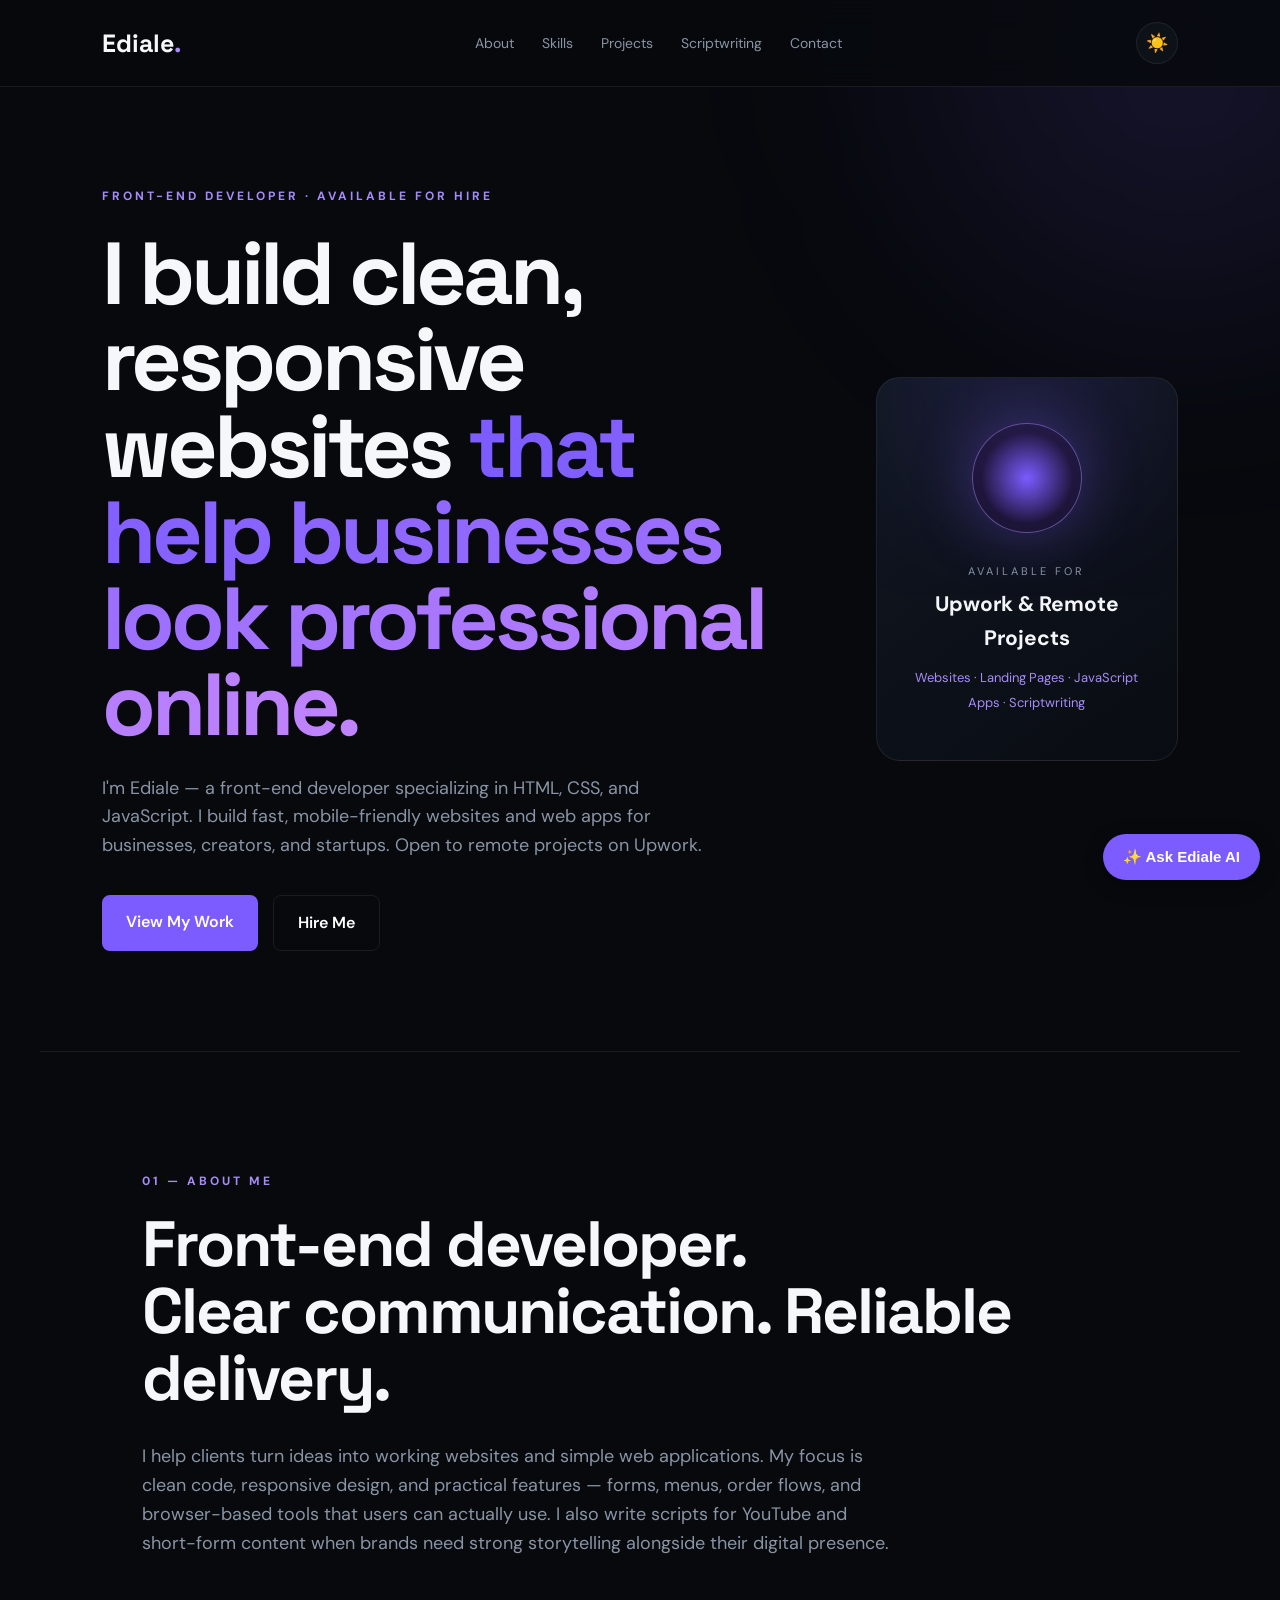
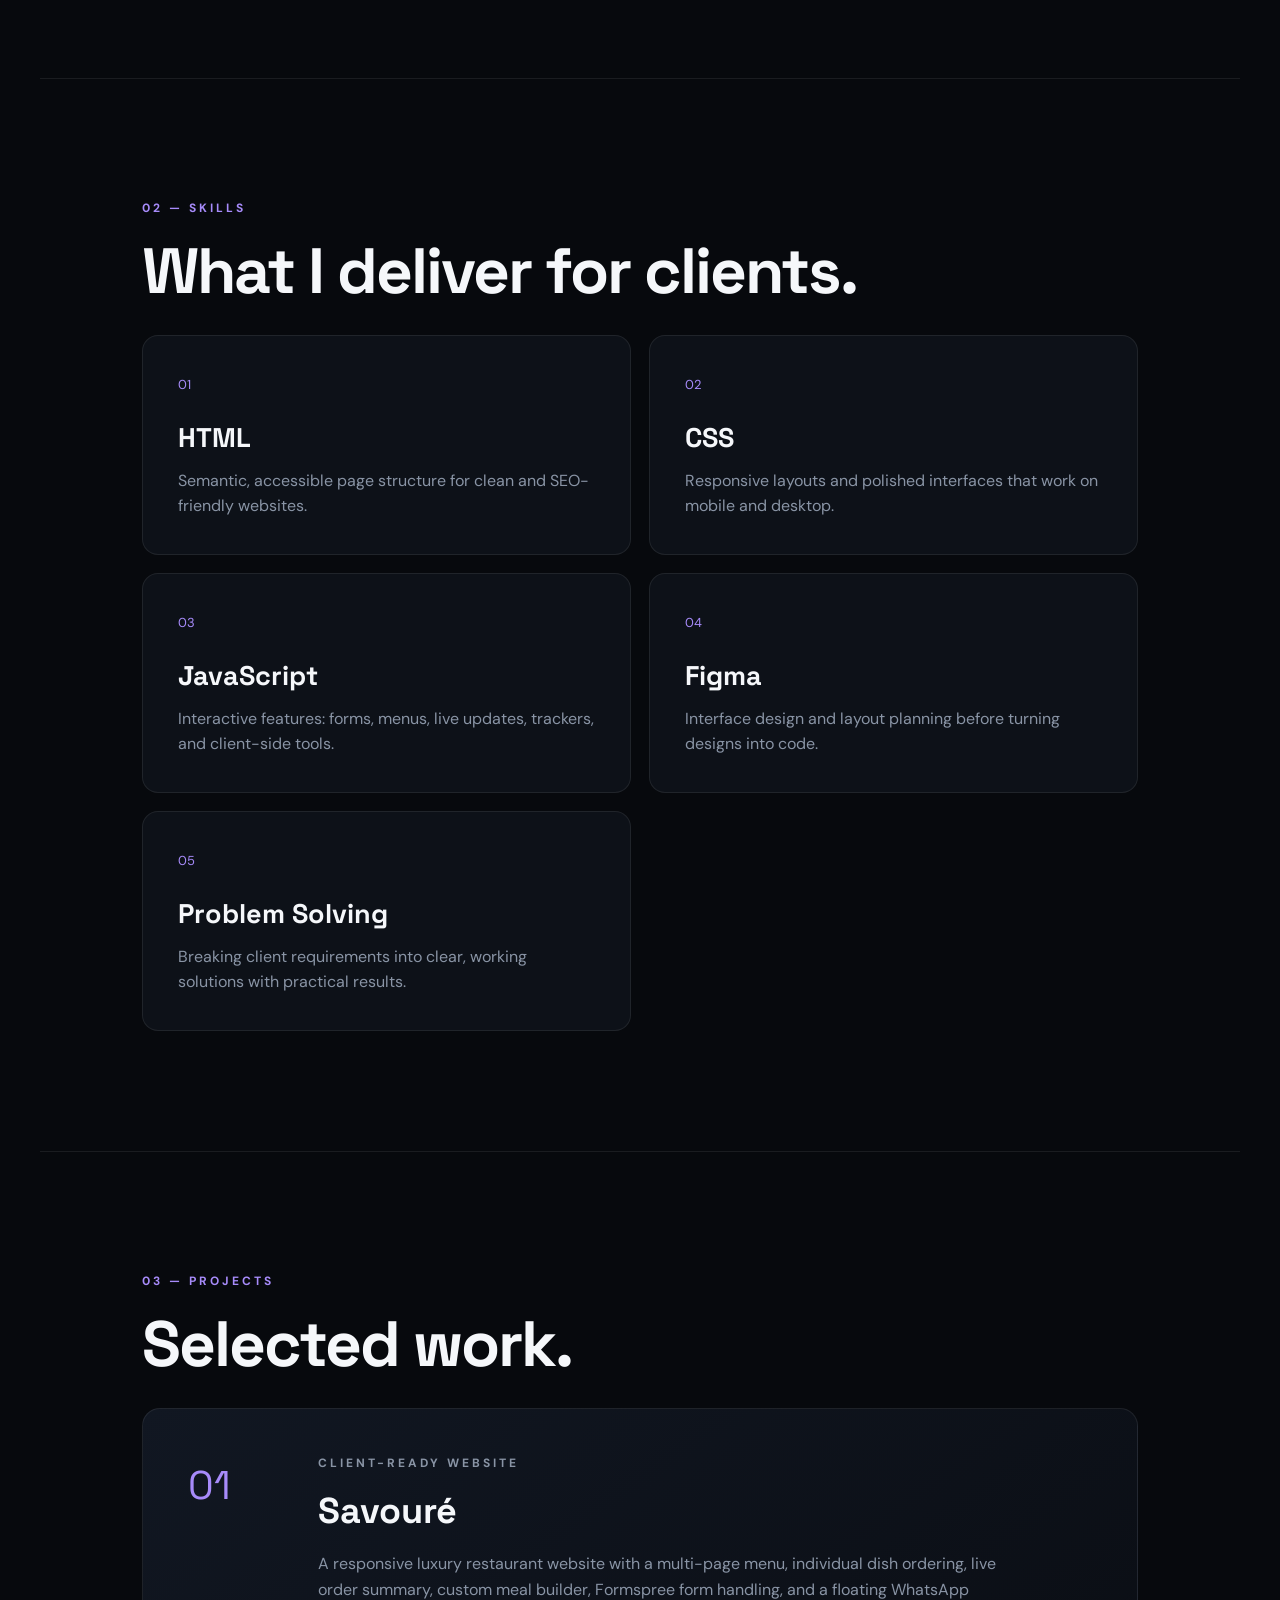
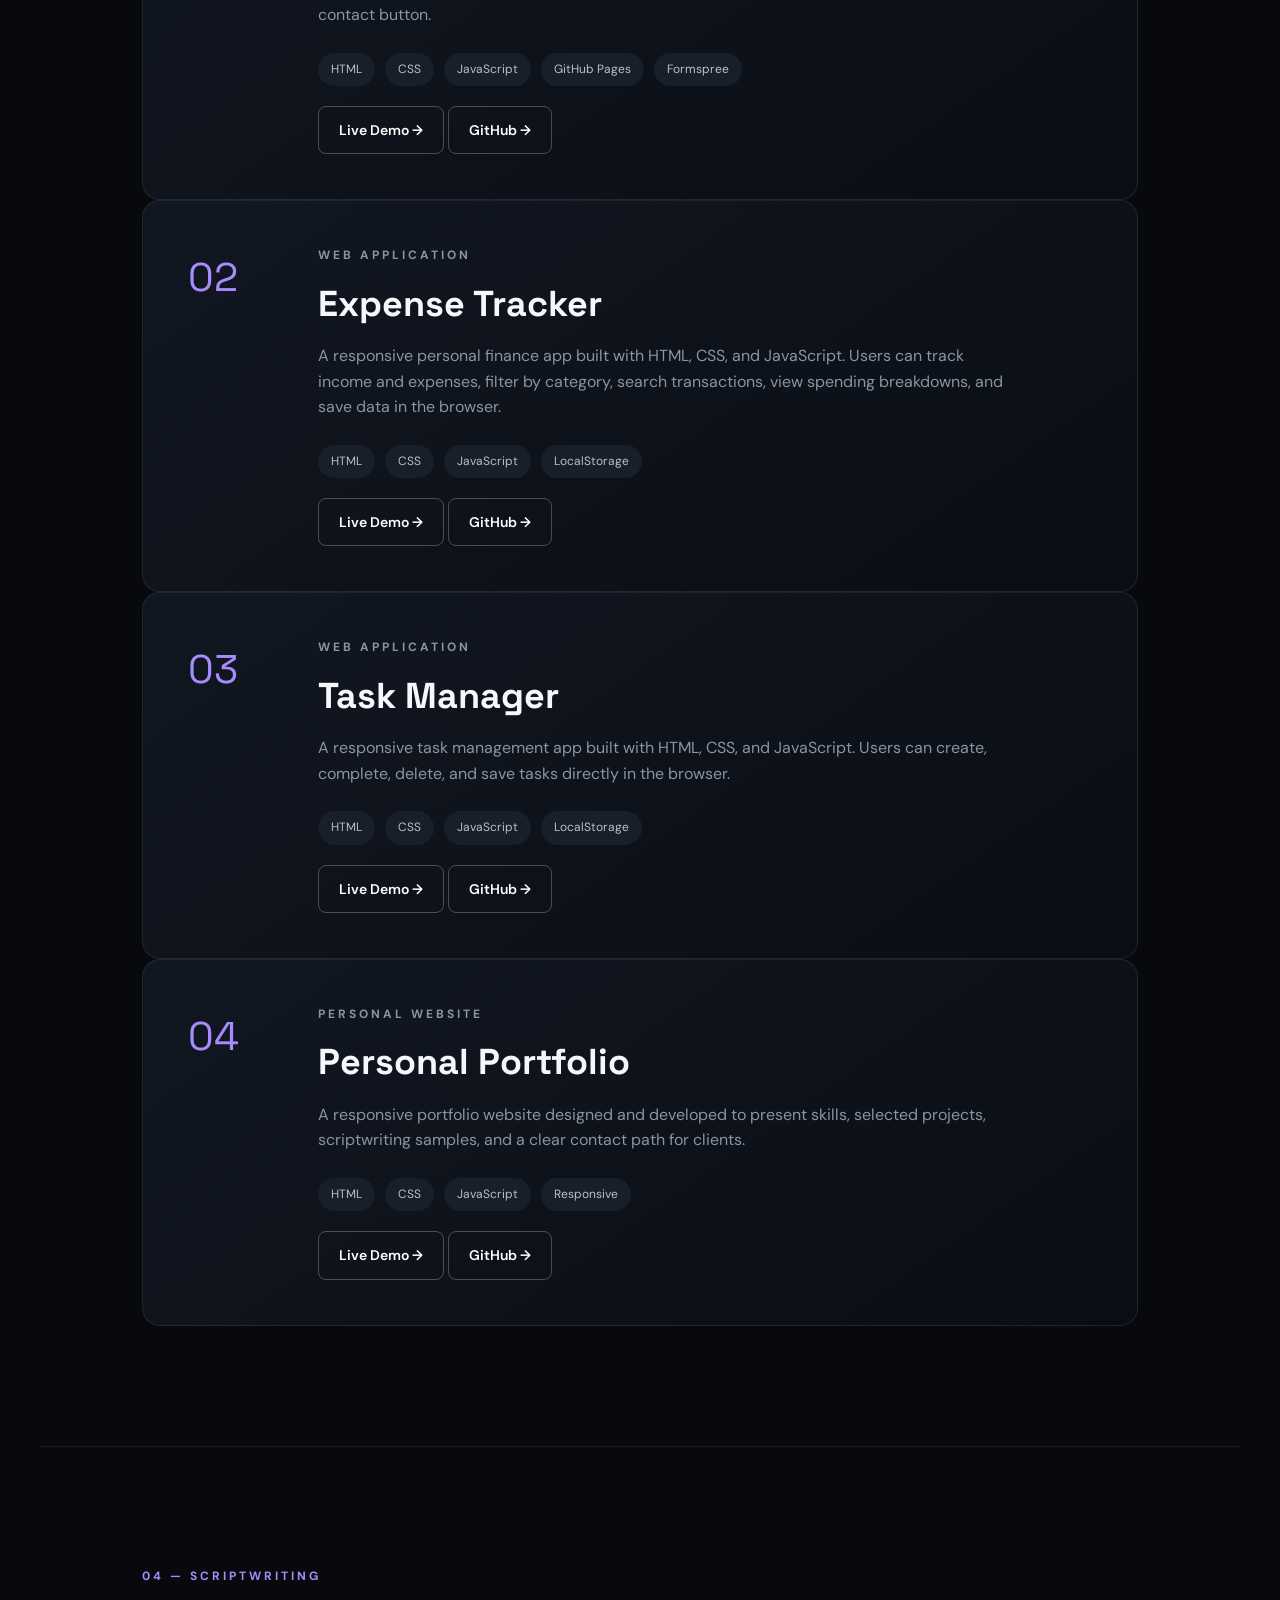
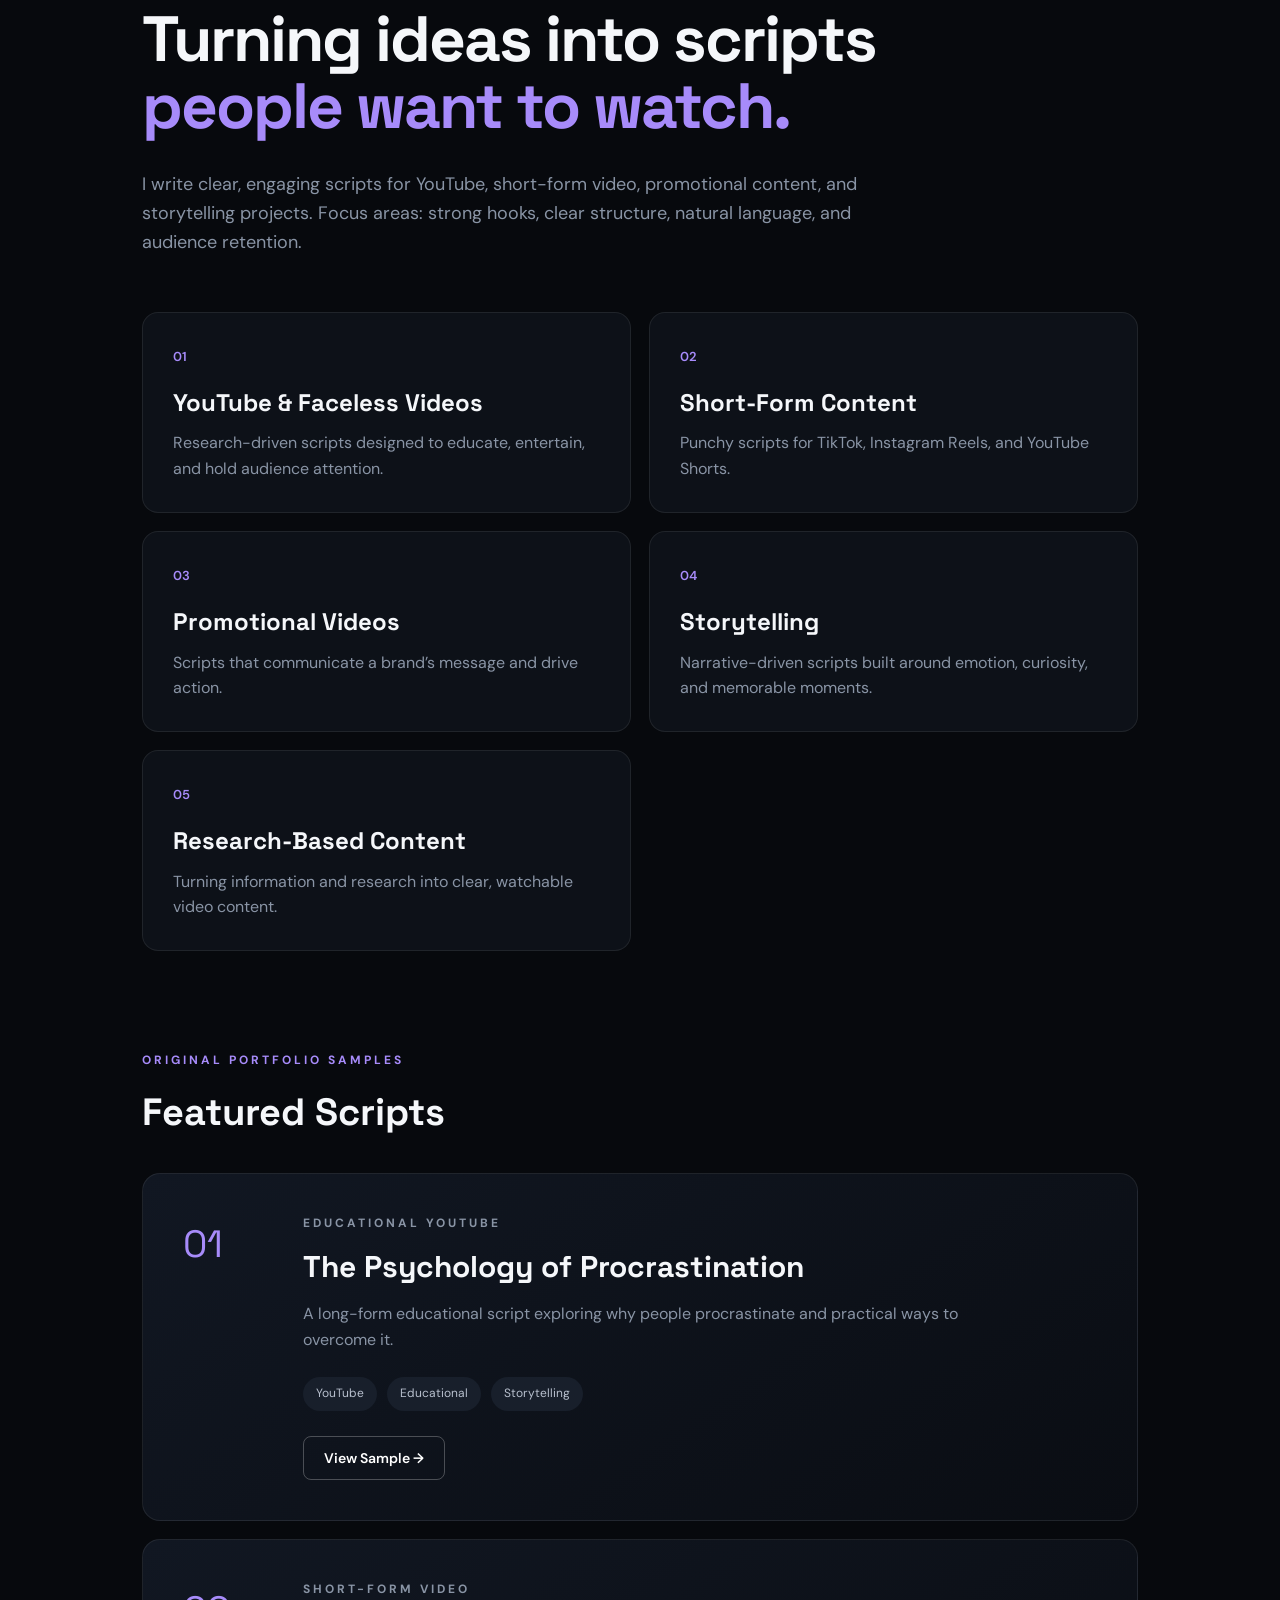
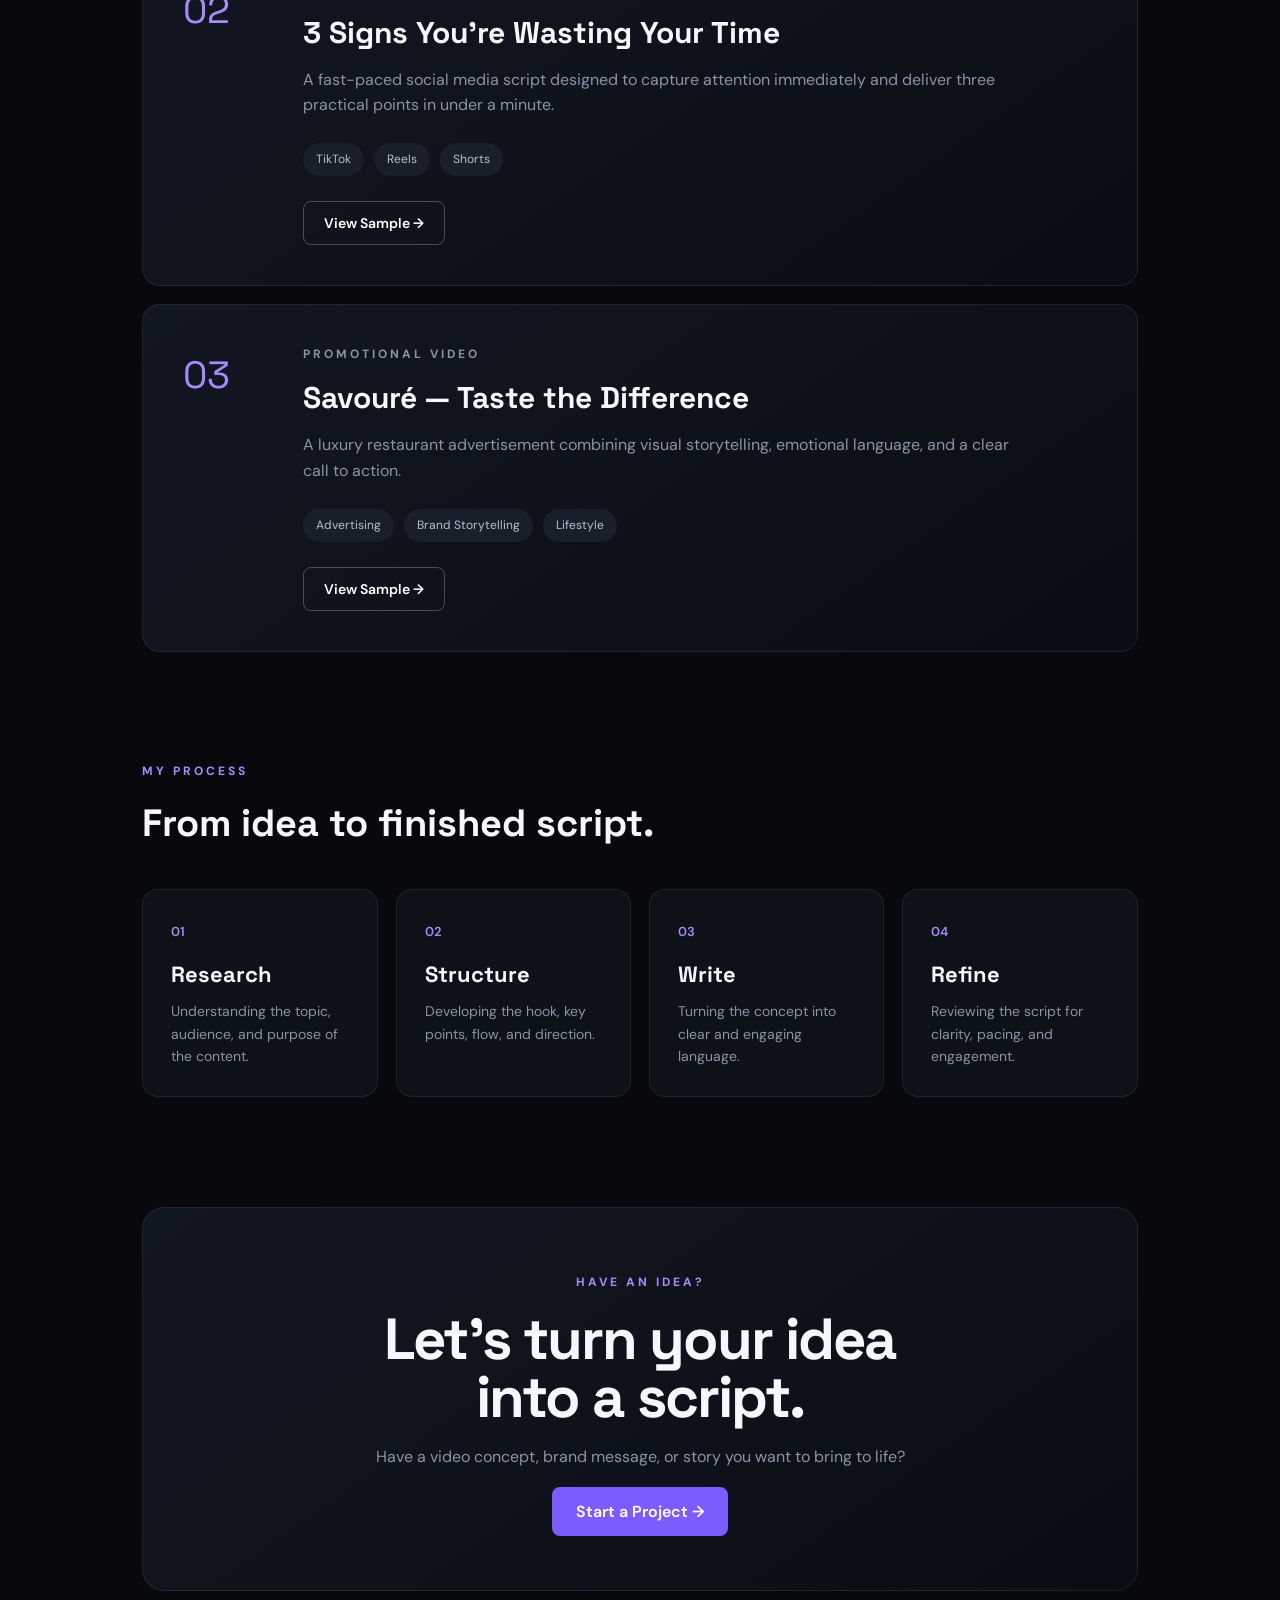
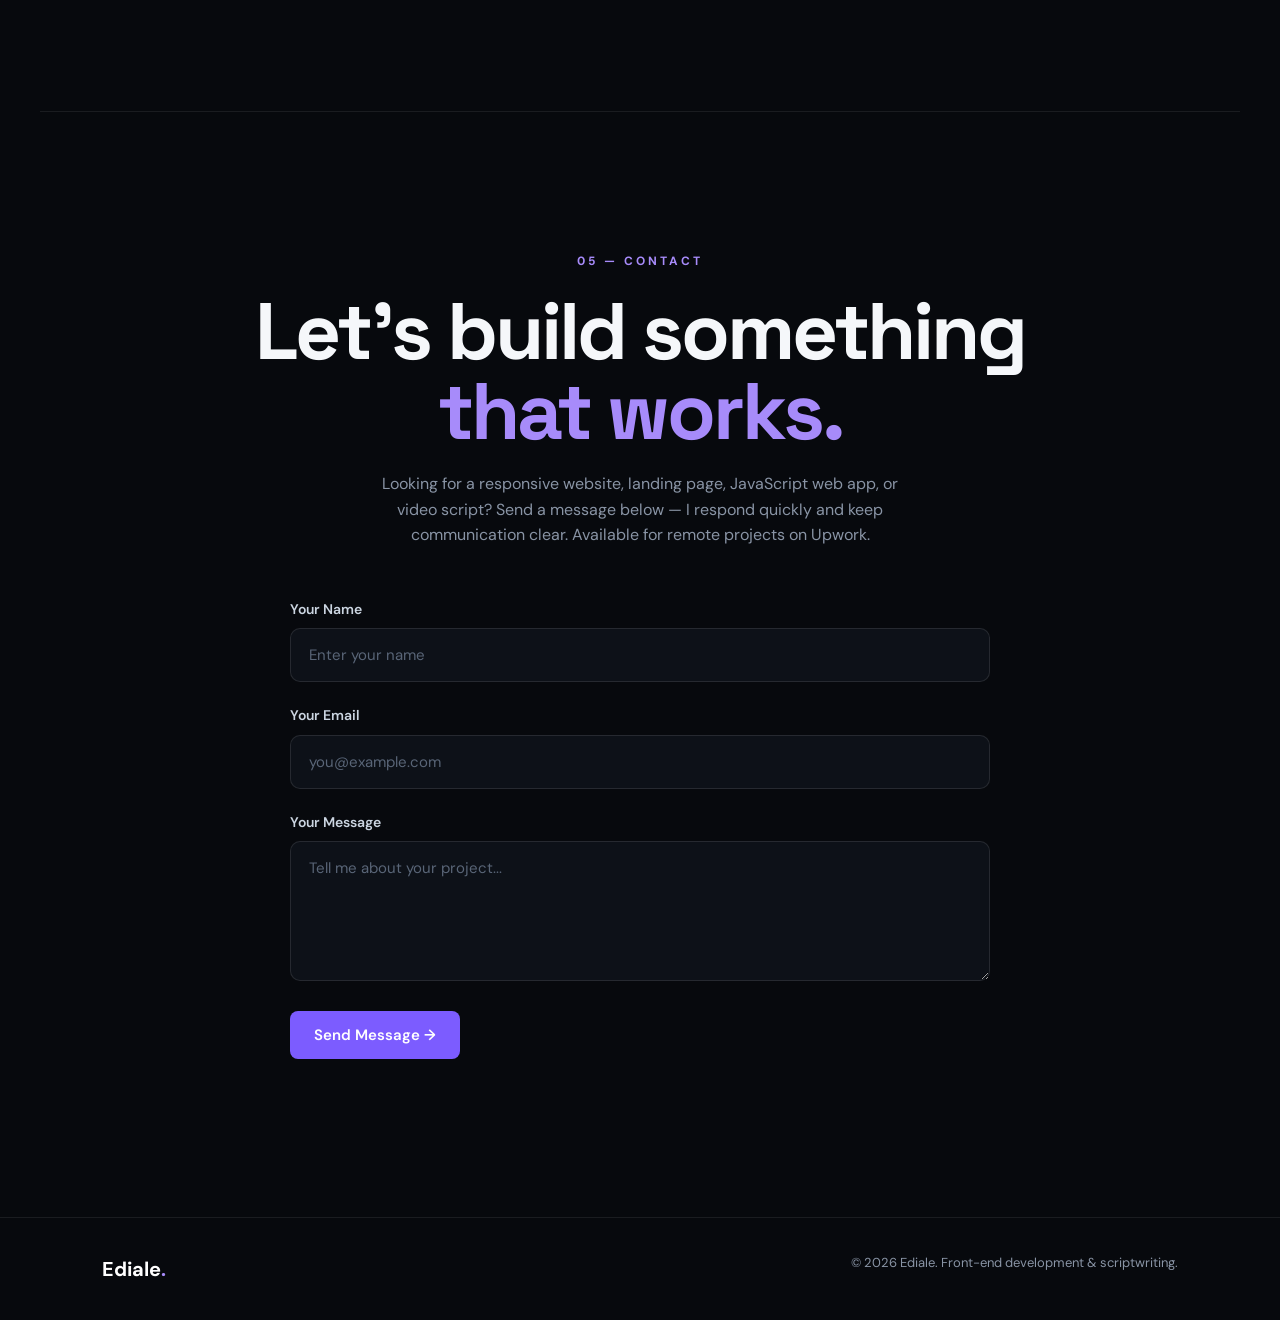
==== index.html @ 6a1cd7c6 "Update index.html" ====
<!DOCTYPE html>
<html lang="en">
<head>
  <meta charset="UTF-8">
  <meta name="viewport" content="width=device-width, initial-scale=1.0">
  <title>Ediale | Front-End Developer — Websites & JavaScript Apps</title>
  <meta name="description" content="Front-end developer building responsive websites and JavaScript web apps. Available for remote projects on Upwork. Also offers scriptwriting for YouTube and short-form content.">
  <link rel="stylesheet" href="style.css">
</head>
<body>

<nav class="navbar">
  <div class="logo">
    Ediale<span>.</span>
  </div>

  <div class="nav-links" id="nav-links">
    <a href="#about">About</a>
    <a href="#skills">Skills</a>
    <a href="#projects">Projects</a>
    <a href="#scriptwriting">Scriptwriting</a>
    <a href="#contact">Contact</a>
  </div>

  <div class="nav-actions">
    <button id="theme-toggle" aria-label="Toggle light and dark mode">
      ☀️
    </button>

    <button
      class="menu-toggle"
      id="menu-toggle"
      aria-label="Open navigation menu"
      aria-expanded="false"
    >
      ☰
    </button>
  </div>
</nav>

<!-- ================= HERO ================= -->
<header class="hero">
  <div class="hero-content">
    <p class="eyebrow">
      FRONT-END DEVELOPER · AVAILABLE FOR HIRE
    </p>

    <h1>
      I build clean, responsive websites
      <span>that help businesses look professional online.</span>
    </h1>

    <p class="hero-text">
      I'm Ediale — a front-end developer specializing in HTML, CSS, and JavaScript.
      I build fast, mobile-friendly websites and web apps for businesses, creators,
      and startups. Open to remote projects on Upwork.
    </p>

    <div class="buttons">
      <a href="#projects" class="primary-btn">
        View My Work
      </a>
      <a href="#contact" class="secondary-btn">
        Hire Me
      </a>
    </div>
  </div>

  <div class="hero-card">
    <div class="circle"></div>
    <p>AVAILABLE FOR</p>
    <h3>Upwork & Remote Projects</h3>
    <span>
      Websites · Landing Pages · JavaScript Apps · Scriptwriting
    </span>
  </div>
</header>

<!-- ================= ABOUT ================= -->
<section id="about" class="section">
  <p class="label">
    01 — ABOUT ME
  </p>

  <h2>
    Front-end developer.<br>
    Clear communication. Reliable delivery.
  </h2>

  <p class="description">
    I help clients turn ideas into working websites and simple web applications.
    My focus is clean code, responsive design, and practical features — forms,
    menus, order flows, and browser-based tools that users can actually use.
    I also write scripts for YouTube and short-form content when brands need
    strong storytelling alongside their digital presence.
  </p>
</section>

<!-- ================= SKILLS ================= -->
<section id="skills" class="section">
  <p class="label">
    02 — SKILLS
  </p>

  <h2>
    What I deliver for clients.
  </h2>

  <div class="skills">

    <div class="skill">
      <span>01</span>
      <h3>HTML</h3>
      <p>
        Semantic, accessible page structure for clean and SEO-friendly websites.
      </p>
    </div>

    <div class="skill">
      <span>02</span>
      <h3>CSS</h3>
      <p>
        Responsive layouts and polished interfaces that work on mobile and desktop.
      </p>
    </div>

    <div class="skill">
      <span>03</span>
      <h3>JavaScript</h3>
      <p>
        Interactive features: forms, menus, live updates, trackers, and client-side tools.
      </p>
    </div>

    <div class="skill">
      <span>04</span>
      <h3>Figma</h3>
      <p>
        Interface design and layout planning before turning designs into code.
      </p>
    </div>

    <div class="skill">
      <span>05</span>
      <h3>Problem Solving</h3>
      <p>
        Breaking client requirements into clear, working solutions with practical results.
      </p>
    </div>

  </div>
</section>

<!-- ================= PROJECTS ================= -->
<section id="projects" class="section">
  <p class="label">
    03 — PROJECTS
  </p>

  <h2>
    Selected work.
  </h2>

  <!-- PROJECT 01 — Savouré (strongest client-style project first) -->
  <div class="project">
    <div class="project-number">
      01
    </div>

    <div>
      <p class="project-label">
        CLIENT-READY WEBSITE
      </p>

      <h3>
        Savouré
      </h3>

      <p>
        A responsive luxury restaurant website with a multi-page menu,
        individual dish ordering, live order summary, custom meal builder,
        Formspree form handling, and a floating WhatsApp contact button.
      </p>

      <div class="tags">
        <span>HTML</span>
        <span>CSS</span>
        <span>JavaScript</span>
        <span>GitHub Pages</span>
        <span>Formspree</span>
      </div>

      <a
        href="https://eddysparkle.github.io/savoure-restaurant/"
        target="_blank"
        rel="noopener noreferrer"
        class="project-link"
      >
        Live Demo →
      </a>

      <a
        href="https://github.com/eddysparkle/savoure-restaurant"
        target="_blank"
        rel="noopener noreferrer"
        class="project-link"
      >
        GitHub →
      </a>
    </div>
  </div>

  <!-- PROJECT 02 -->
  <div class="project">
    <div class="project-number">
      02
    </div>

    <div>
      <p class="project-label">
        WEB APPLICATION
      </p>

      <h3>
        Expense Tracker
      </h3>

      <p>
        A responsive personal finance app built with HTML, CSS, and JavaScript.
        Users can track income and expenses, filter by category, search
        transactions, view spending breakdowns, and save data in the browser.
      </p>

      <div class="tags">
        <span>HTML</span>
        <span>CSS</span>
        <span>JavaScript</span>
        <span>LocalStorage</span>
      </div>

      <a
        href="https://eddysparkle.github.io/Expense--Tracker/"
        target="_blank"
        rel="noopener noreferrer"
        class="project-link"
      >
        Live Demo →
      </a>

      <a
        href="https://github.com/eddysparkle/Expense--Tracker"
        target="_blank"
        rel="noopener noreferrer"
        class="project-link"
      >
        GitHub →
      </a>
    </div>
  </div>

  <!-- PROJECT 03 -->
  <div class="project">
    <div class="project-number">
      03
    </div>

    <div>
      <p class="project-label">
        WEB APPLICATION
      </p>

      <h3>
        Task Manager
      </h3>

      <p>
        A responsive task management app built with HTML, CSS, and JavaScript.
        Users can create, complete, delete, and save tasks directly in the browser.
      </p>

      <div class="tags">
        <span>HTML</span>
        <span>CSS</span>
        <span>JavaScript</span>
        <span>LocalStorage</span>
      </div>

      <a
        href="https://eddysparkle.github.io/ediale-task-manager/"
        target="_blank"
        rel="noopener noreferrer"
        class="project-link"
      >
        Live Demo →
      </a>

      <a
        href="https://github.com/eddysparkle/ediale-task-manager"
        target="_blank"
        rel="noopener noreferrer"
        class="project-link"
      >
        GitHub →
      </a>
    </div>
  </div>

  <!-- PROJECT 04 -->
  <div class="project">
    <div class="project-number">
      04
    </div>

    <div>
      <p class="project-label">
        PERSONAL WEBSITE
      </p>

      <h3>
        Personal Portfolio
      </h3>

      <p>
        A responsive portfolio website designed and developed to present
        skills, selected projects, scriptwriting samples, and a clear
        contact path for clients.
      </p>

      <div class="tags">
        <span>HTML</span>
        <span>CSS</span>
        <span>JavaScript</span>
        <span>Responsive</span>
      </div>

      <a
        href="https://eddysparkle.github.io/Ediale-Portfolio/"
        target="_blank"
        rel="noopener noreferrer"
        class="project-link"
      >
        Live Demo →
      </a>

      <a
        href="https://github.com/eddysparkle/Ediale-Portfolio"
        target="_blank"
        rel="noopener noreferrer"
        class="project-link"
      >
        GitHub →
      </a>
    </div>
  </div>

</section>

<!-- ================= SCRIPTWRITING ================= -->
<section id="scriptwriting" class="section scriptwriting-section">
  <p class="label">
    04 — SCRIPTWRITING
  </p>

  <h2>
    Turning ideas into scripts<br>
    <span class="script-heading-accent">people want to watch.</span>
  </h2>

  <p class="description">
    I write clear, engaging scripts for YouTube, short-form video,
    promotional content, and storytelling projects. Focus areas:
    strong hooks, clear structure, natural language, and audience retention.
  </p>

  <div class="script-services">

    <div class="script-service">
      <span>01</span>
      <h3>YouTube & Faceless Videos</h3>
      <p>
        Research-driven scripts designed to educate, entertain,
        and hold audience attention.
      </p>
    </div>

    <div class="script-service">
      <span>02</span>
      <h3>Short-Form Content</h3>
      <p>
        Punchy scripts for TikTok, Instagram Reels, and YouTube Shorts.
      </p>
    </div>

    <div class="script-service">
      <span>03</span>
      <h3>Promotional Videos</h3>
      <p>
        Scripts that communicate a brand’s message and drive action.
      </p>
    </div>

    <div class="script-service">
      <span>04</span>
      <h3>Storytelling</h3>
      <p>
        Narrative-driven scripts built around emotion, curiosity,
        and memorable moments.
      </p>
    </div>

    <div class="script-service">
      <span>05</span>
      <h3>Research-Based Content</h3>
      <p>
        Turning information and research into clear, watchable video content.
      </p>
    </div>

  </div>

  <div class="script-samples">
    <p class="project-label">
      ORIGINAL PORTFOLIO SAMPLES
    </p>

    <h3 class="samples-heading">
      Featured Scripts
    </h3>

    <!-- SAMPLE 01 -->
    <article class="script-sample">
      <div class="script-sample-number">01</div>
      <div class="script-sample-content">
        <p class="project-label">EDUCATIONAL YOUTUBE</p>
        <h3>The Psychology of Procrastination</h3>
        <p>
          A long-form educational script exploring why people procrastinate
          and practical ways to overcome it.
        </p>
        <div class="tags">
          <span>YouTube</span>
          <span>Educational</span>
          <span>Storytelling</span>
        </div>
        <button
          class="script-view-btn"
          type="button"
          onclick="toggleScript('script-one')"
        >
          View Sample →
        </button>
      </div>
    </article>

    <div id="script-one" class="script-full">
      <div class="script-full-header">
        <div>
          <p class="project-label">ORIGINAL PORTFOLIO SAMPLE</p>
          <h3>The Psychology of Procrastination</h3>
        </div>
        <button
          type="button"
          class="script-close"
          onclick="toggleScript('script-one')"
          aria-label="Close script"
        >
          ×
        </button>
      </div>

      <div class="script-text">
        <p><strong>[HOOK — 0:00–0:30]</strong></p>
        <p>You sit down to work.</p>
        <p>You open your laptop.</p>
        <p>You tell yourself, "I'll start in five minutes."</p>
        <p>Five minutes becomes thirty.</p>
        <p>Then you check your phone.</p>
        <p>You watch one video.</p>
        <p>Then another.</p>
        <p>And suddenly, two hours have disappeared.</p>
        <p>The strange part?</p>
        <p>You actually wanted to get the work done.</p>
        <p>So why didn't you?</p>
        <p>
          The answer may have less to do with laziness—and much more
          to do with how your brain responds to discomfort.
        </p>

        <p><strong>[INTRODUCTION — 0:30–1:10]</strong></p>
        <p>
          Procrastination is something almost everyone experiences.
          We postpone an important task, even when we know delaying it
          will make things worse.
        </p>
        <p>
          We tell ourselves we'll start tomorrow. But tomorrow comes,
          and somehow, the task gets pushed back again.
        </p>
        <p>
          But procrastination isn't simply about poor time management.
          In many situations, it's about emotion.
        </p>

        <p><strong>[SECTION 1 — WHY WE PROCRASTINATE]</strong></p>
        <p>Imagine you have an important project to complete.</p>
        <p>The project isn't necessarily difficult. But it feels overwhelming.</p>
        <p>
          Maybe you don't know exactly where to begin.
          Maybe you're afraid the final result won't be good enough.
          Or maybe the task is simply boring.
        </p>
        <p>
          Your brain recognizes that discomfort and presents you with
          an easier alternative.
        </p>
        <p>
          Your phone. Social media. A television show.
          Anything that gives you an immediate feeling of comfort.
        </p>
        <p>
          The easier activity provides an immediate reward, while the
          important task offers a reward somewhere in the future.
        </p>
        <p>
          And the human brain often prefers the reward it can have right now.
        </p>

        <p><strong>[SECTION 2 — THE FIVE-MINUTE TRICK]</strong></p>
        <p>
          Instead of telling yourself, "I need to finish this entire
          project today," tell yourself, "I'll work on it for five minutes."
        </p>
        <p>
          The goal isn't necessarily to finish the task.
          The goal is to overcome the resistance to starting.
        </p>
        <p>
          Once you've started, continuing often becomes easier because
          the psychological barrier has already been broken.
        </p>
        <p>Small progress creates momentum.</p>

        <p><strong>[SECTION 3 — MAKE DISTRACTION HARDER]</strong></p>
        <p>
          If distractions are always within reach, you'll constantly
          have to rely on willpower to resist them.
        </p>
        <p>
          So instead of asking, "How can I become more disciplined?"
          ask, "How can I make distraction more difficult?"
        </p>
        <p>
          Put your phone somewhere you can't easily reach it.
          Close unnecessary browser tabs.
          Turn off notifications.
        </p>
        <p>
          Make the behavior you want easier—and the behavior you don't
          want harder.
        </p>

        <p><strong>[ENDING]</strong></p>
        <p>
          The next time you catch yourself procrastinating, don't
          immediately call yourself lazy.
        </p>
        <p>Instead, ask yourself: "What exactly am I avoiding?"</p>
        <p>
          You don't need to feel ready.
          You just need to begin.
        </p>
        <p>
          Because sometimes, the hardest part of getting something done...
          is simply beginning.
        </p>
      </div>
    </div>

    <!-- SAMPLE 02 -->
    <article class="script-sample">
      <div class="script-sample-number">02</div>
      <div class="script-sample-content">
        <p class="project-label">SHORT-FORM VIDEO</p>
        <h3>3 Signs You're Wasting Your Time</h3>
        <p>
          A fast-paced social media script designed to capture attention
          immediately and deliver three practical points in under a minute.
        </p>
        <div class="tags">
          <span>TikTok</span>
          <span>Reels</span>
          <span>Shorts</span>
        </div>
        <button
          class="script-view-btn"
          type="button"
          onclick="toggleScript('script-two')"
        >
          View Sample →
        </button>
      </div>
    </article>

    <div id="script-two" class="script-full">
      <div class="script-full-header">
        <div>
          <p class="project-label">ORIGINAL PORTFOLIO SAMPLE</p>
          <h3>3 Signs You're Wasting Your Time</h3>
        </div>
        <button
          type="button"
          class="script-close"
          onclick="toggleScript('script-two')"
          aria-label="Close script"
        >
          ×
        </button>
      </div>

      <div class="script-text">
        <p><strong>[HOOK — 0:00–0:05]</strong></p>
        <p>You might be wasting hours every day without realizing it.</p>
        <p>And the scary part?</p>
        <p>It doesn't always look like you're doing nothing.</p>

        <p><strong>[POINT 1 — 0:05–0:18]</strong></p>
        <p>Number one: You're constantly switching between tasks.</p>
        <p>
          You start working on something, check your phone,
          answer a message, open another tab, then return to
          the original task.
        </p>
        <p>
          Instead of trying to do five things at once,
          give one task your full attention.
        </p>

        <p><strong>[POINT 2 — 0:18–0:32]</strong></p>
        <p>Number two: You're consuming more than you're creating.</p>
        <p>
          You're watching tutorials. Saving posts. Reading advice.
          Planning.
        </p>
        <p>
          But you're not actually doing the thing you want
          to get better at.
        </p>
        <p>
          Learning is useful—but eventually, you have to put
          the information into practice.
        </p>

        <p><strong>[POINT 3 — 0:32–0:46]</strong></p>
        <p>Number three: You're waiting for motivation.</p>
        <p>
          You keep telling yourself you'll start when you feel ready.
          But motivation isn't guaranteed to show up.
        </p>
        <p>
          Sometimes, you have to start first.
          Action creates momentum.
        </p>

        <p><strong>[CTA — 0:46–0:55]</strong></p>
        <p>So here's your challenge:</p>
        <p>
          Put your phone away. Pick one important task.
          And work on it for just 20 minutes.
        </p>
        <p>
          You might be surprised by how much you can accomplish
          when you stop switching and start focusing.
        </p>
      </div>
    </div>

    <!-- SAMPLE 03 -->
    <article class="script-sample">
      <div class="script-sample-number">03</div>
      <div class="script-sample-content">
        <p class="project-label">PROMOTIONAL VIDEO</p>
        <h3>Savouré — Taste the Difference</h3>
        <p>
          A luxury restaurant advertisement combining visual storytelling,
          emotional language, and a clear call to action.
        </p>
        <div class="tags">
          <span>Advertising</span>
          <span>Brand Storytelling</span>
          <span>Lifestyle</span>
        </div>
        <button
          class="script-view-btn"
          type="button"
          onclick="toggleScript('script-three')"
        >
          View Sample →
        </button>
      </div>
    </article>

    <div id="script-three" class="script-full">
      <div class="script-full-header">
        <div>
          <p class="project-label">ORIGINAL PORTFOLIO SAMPLE</p>
          <h3>Savouré — Taste the Difference</h3>
        </div>
        <button
          type="button"
          class="script-close"
          onclick="toggleScript('script-three')"
          aria-label="Close script"
        >
          ×
        </button>
      </div>

      <div class="script-text">
        <p><strong>[OPENING — 0:00–0:08]</strong></p>
        <p>
          <strong>VISUAL:</strong> Dubai skyline at sunset.
          Slow transition into an elegant restaurant interior.
        </p>
        <p><strong>VOICEOVER:</strong></p>
        <p>Some evenings are meant to be remembered.</p>
        <p>
          Not simply because of where you went...
          but because of how the moment made you feel.
        </p>

        <p><strong>[SCENE 2 — 0:08–0:22]</strong></p>
        <p>
          <strong>VISUAL:</strong> Close-up shots of beautifully
          plated African-fusion dishes.
        </p>
        <p><strong>VOICEOVER:</strong></p>
        <p>
          At Savouré, familiar African flavors meet contemporary
          culinary artistry.
        </p>
        <p>
          Every plate is carefully created to bring together
          tradition, creativity and unforgettable taste.
        </p>

        <p><strong>[SCENE 3 — 0:22–0:38]</strong></p>
        <p>
          <strong>VISUAL:</strong> A couple entering the restaurant.
          Soft lighting. A waiter welcoming them to their table.
        </p>
        <p><strong>VOICEOVER:</strong></p>
        <p>
          Whether it's an intimate dinner for two...
          a celebration with friends...
          or simply an evening when you want to experience
          something extraordinary...
        </p>
        <p>
          Savouré gives you a reason to slow down and enjoy the moment.
        </p>

        <p><strong>[SCENE 4 — 0:38–0:55]</strong></p>
        <p>
          <strong>VISUAL:</strong> Chef preparing a dish.
          Cut to beautifully presented food arriving at the table.
        </p>
        <p><strong>VOICEOVER:</strong></p>
        <p>
          From the first aroma...
          to the first bite...
          every detail is designed to turn dinner into an experience.
        </p>
        <p>
          Because exceptional food shouldn't just satisfy your appetite.
          It should create a memory.
        </p>

        <p><strong>[CALL TO ACTION — 0:55–1:05]</strong></p>
        <p>
          <strong>VISUAL:</strong> Couple enjoying dinner.
          Camera slowly pulls back to reveal the restaurant.
        </p>
        <p><strong>VOICEOVER:</strong></p>
        <p>Savouré.</p>
        <p>Where African flavors meet modern luxury.</p>
        <p>
          Reserve your table and discover your next unforgettable evening.
        </p>
      </div>
    </div>
  </div>

  <div class="script-process">
    <p class="project-label">MY PROCESS</p>
    <h3 class="samples-heading">From idea to finished script.</h3>

    <div class="process-grid">
      <div class="process-step">
        <span>01</span>
        <h3>Research</h3>
        <p>Understanding the topic, audience, and purpose of the content.</p>
      </div>
      <div class="process-step">
        <span>02</span>
        <h3>Structure</h3>
        <p>Developing the hook, key points, flow, and direction.</p>
      </div>
      <div class="process-step">
        <span>03</span>
        <h3>Write</h3>
        <p>Turning the concept into clear and engaging language.</p>
      </div>
      <div class="process-step">
        <span>04</span>
        <h3>Refine</h3>
        <p>Reviewing the script for clarity, pacing, and engagement.</p>
      </div>
    </div>
  </div>

  <div class="script-cta">
    <p class="project-label">HAVE AN IDEA?</p>
    <h3>
      Let's turn your idea<br>
      into a script.
    </h3>
    <p>
      Have a video concept, brand message, or story you want to bring to life?
    </p>
    <a href="#contact" class="primary-btn">
      Start a Project →
    </a>
  </div>
</section>

<!-- ================= CONTACT ================= -->
<section id="contact" class="contact">
  <p class="label">
    05 — CONTACT
  </p>

  <h2>
    Let's build something<br>
    <span>that works.</span>
  </h2>

  <p>
    Looking for a responsive website, landing page, JavaScript web app,
    or video script? Send a message below — I respond quickly and keep
    communication clear. Available for remote projects on Upwork.
  </p>

  <form
    id="contact-form"
    action="https://formspree.io/f/xvzqappg"
    method="POST"
  >
    <div class="form-group">
      <label for="name">Your Name</label>
      <input
        type="text"
        id="name"
        name="name"
        placeholder="Enter your name"
        required
      >
    </div>

    <div class="form-group">
      <label for="email">Your Email</label>
      <input
        type="email"
        id="email"
        name="email"
        placeholder="you@example.com"
        required
      >
    </div>

    <div class="form-group">
      <label for="message">Your Message</label>
      <textarea
        id="message"
        name="message"
        rows="5"
        placeholder="Tell me about your project..."
        required
      ></textarea>
    </div>

    <button type="submit" class="primary-btn">
      Send Message →
    </button>

    <p id="form-message"></p>
  </form>
</section>

<!-- ================= FOOTER ================= -->
<footer>
  <strong>
    Ediale<span>.</span>
  </strong>
  <p>
    © 2026 Ediale. Front-end development & scriptwriting.
  </p>
</footer>

<script src="script.js"></script>
<script>
function toggleScript(id) {
  const script = document.getElementById(id);

  if (script.classList.contains("open")) {
    script.classList.remove("open");
  } else {
    document.querySelectorAll(".script-full.open").forEach(function (item) {
      item.classList.remove("open");
    });

    script.classList.add("open");

    setTimeout(function () {
      script.scrollIntoView({
        behavior: "smooth",
        block: "start"
      });
    }, 100);
  }
}
</script>




  

  <!-- Ediale AI Portfolio Chatbot -->
<style>
  #ediale-chat-button {
    position: fixed;
    right: 20px;
    bottom: 20px;
    z-index: 9999;
    border: none;
    border-radius: 50px;
    padding: 14px 20px;
    background: #7c5cff;
    color: white;
    font-size: 15px;
    font-weight: bold;
    cursor: pointer;
    box-shadow: 0 5px 20px #0005;
  }

  #ediale-chat-box {
    display: none;
    position: fixed;
    right: 20px;
    bottom: 85px;
    width: min(350px, calc(100vw - 40px));
    height: 440px;
    max-height: calc(100vh - 120px);
    z-index: 9999;
    background: #10131c;
    color: #f5f5f7;
    border: 1px solid #343044;
    border-radius: 16px;
    overflow: hidden;
    box-shadow: 0 10px 35px #0008;
    font-family: Arial, sans-serif;
  }

  #ediale-chat-header {
    background: #7c5cff;
    padding: 16px;
    font-weight: bold;
    display: flex;
    justify-content: space-between;
    align-items: center;
  }

  #ediale-chat-close {
    background: transparent;
    border: none;
    color: white;
    font-size: 22px;
    cursor: pointer;
  }

  #ediale-chat-messages {
    height: calc(100% - 125px);
    overflow-y: auto;
    padding: 14px;
  }

  .ediale-chat-message {
    padding: 10px 12px;
    margin-bottom: 10px;
    border-radius: 12px;
    line-height: 1.5;
    font-size: 14px;
    overflow-wrap: anywhere;
    white-space: pre-wrap;
  }

  .ediale-chat-bot {
    background: #202431;
    margin-right: 20px;
  }

  .ediale-chat-user {
    background: #4935a5;
    margin-left: 20px;
  }

  #ediale-chat-form {
    display: flex;
    gap: 8px;
    padding: 10px;
    border-top: 1px solid #343044;
  }

  #ediale-chat-input {
    min-width: 0;
    flex: 1;
    padding: 11px;
    border-radius: 8px;
    border: 1px solid #454052;
    background: #1b1e29;
    color: white;
    font-size: 14px;
  }

  #ediale-chat-form button {
    border: none;
    border-radius: 8px;
    background: #7c5cff;
    color: white;
    padding: 10px 13px;
    cursor: pointer;
  }
</style>

<button id="ediale-chat-button" type="button">
  ✨ Ask Ediale AI
</button>

<section id="ediale-chat-box" aria-label="Ediale AI Portfolio Assistant">
  <div id="ediale-chat-header">
    <span>Ediale AI Assistant</span>
    <button id="ediale-chat-close" type="button" aria-label="Close chat">×</button>
  </div>

  <div id="ediale-chat-messages" aria-live="polite">
    <div class="ediale-chat-message ediale-chat-bot">Hi! 👋 I'm Ediale's AI portfolio assistant. Ask me about his skills, projects, or website development services.</div>
  </div>

  <form id="ediale-chat-form">
    <input
      id="ediale-chat-input"
      type="text"
      placeholder="Ask me something..."
      maxlength="1000"
      aria-label="Your message"
      required
    >
    <button type="submit">Send</button>
  </form>
</section>

<script>
(() => {
  const WORKER_URL =
    "https://ediale-portfolio-ai.edialeeghonghon.workers.dev";

  const chatButton = document.getElementById("ediale-chat-button");
  const chatBox = document.getElementById("ediale-chat-box");
  const closeButton = document.getElementById("ediale-chat-close");
  const chatForm = document.getElementById("ediale-chat-form");
  const chatInput = document.getElementById("ediale-chat-input");
  const messages = document.getElementById("ediale-chat-messages");

  chatButton.addEventListener("click", () => {
    chatBox.style.display = "block";
    chatButton.style.display = "none";
    chatInput.focus();
  });

  closeButton.addEventListener("click", () => {
    chatBox.style.display = "none";
    chatButton.style.display = "block";
  });

  function addMessage(text, sender) {
    const message = document.createElement("div");
    message.className =
      "ediale-chat-message ediale-chat-" + sender;
    message.textContent = text;
    messages.appendChild(message);
    messages.scrollTop = messages.scrollHeight;
    return message;
  }

  chatForm.addEventListener





</body>
</html>
---- style.css ----
@import url('https://fonts.googleapis.com/css2?family=DM+Sans:wght@400;500;600;700&family=Space+Grotesk:wght@400;500;600;700&display=swap');

:root {
  --bg: #07090d;
  --surface: #0d1118;
  --surface-light: #131a24;
  --text: #f5f7fa;
  --muted: #8994a5;
  --accent: #7c5cff;
  --accent-light: #a78bfa;
  --border: rgba(255,255,255,0.08);
}

* {
  margin: 0;
  padding: 0;
  box-sizing: border-box;
}

html {
  scroll-behavior: smooth;
}

body {
  background: var(--bg);
  color: var(--text);
  font-family: 'DM Sans', sans-serif;
  line-height: 1.6;
  overflow-x: hidden;
}

body::before {
  content: "";
  position: fixed;
  width: 500px;
  height: 500px;
  background: rgba(124, 92, 255, 0.12);
  filter: blur(120px);
  border-radius: 50%;
  top: -200px;
  right: -150px;
  pointer-events: none;
}

/* NAVIGATION */

.navbar {
  width: 100%;
  padding: 22px 8%;
  display: flex;
  justify-content: space-between;
  align-items: center;
  border-bottom: 1px solid var(--border);
  background: rgba(7, 9, 13, 0.8);
  backdrop-filter: blur(15px);
  position: sticky;
  top: 0;
  z-index: 100;
}

.logo {
  font-family: 'Space Grotesk', sans-serif;
  font-size: 25px;
  font-weight: 700;
}

.logo span,
footer span {
  color: var(--accent-light);
}

.nav-links {
  display: flex;
  gap: 28px;
}

.nav-links a {
  color: var(--muted);
  text-decoration: none;
  font-size: 14px;
  transition: 0.3s;
}

.nav-links a:hover {
  color: white;
}

/* HERO */

.hero {
  min-height: 90vh;
  padding: 100px 8%;
  display: grid;
  grid-template-columns: 1.4fr 0.6fr;
  gap: 70px;
  align-items: center;
  position: relative;
}

.hero-content {
  max-width: 780px;
}

.eyebrow,
.label,
.project-label {
  color: var(--accent-light);
  font-size: 12px;
  font-weight: 700;
  letter-spacing: 3px;
}

.hero h1 {
  font-family: 'Space Grotesk', sans-serif;
  font-size: clamp(48px, 7vw, 88px);
  line-height: 0.98;
  letter-spacing: -4px;
  margin: 25px 0;
}

.hero h1 span {
  background: linear-gradient(90deg, #7c5cff, #c084fc);
  -webkit-background-clip: text;
  color: transparent;
}

.hero-text {
  max-width: 620px;
  color: var(--muted);
  font-size: 18px;
  margin-bottom: 35px;
}

.buttons {
  display: flex;
  gap: 15px;
  flex-wrap: wrap;
}

.primary-btn,
.secondary-btn {
  padding: 14px 24px;
  border-radius: 8px;
  text-decoration: none;
  font-weight: 600;
  transition: 0.3s;
}

.primary-btn {
  background: var(--accent);
  color: white;
}

.primary-btn:hover {
  transform: translateY(-3px);
  box-shadow: 0 15px 35px rgba(124,92,255,0.3);
}

.secondary-btn {
  border: 1px solid var(--border);
  color: white;
}

.secondary-btn:hover {
  background: var(--surface-light);
}

/* HERO CARD */

.hero-card {
  background: linear-gradient(145deg, #111722, #090c12);
  border: 1px solid var(--border);
  border-radius: 24px;
  padding: 45px 30px;
  text-align: center;
  position: relative;
  overflow: hidden;
}

.hero-card::before {
  content: "";
  position: absolute;
  width: 200px;
  height: 200px;
  background: var(--accent);
  opacity: 0.15;
  filter: blur(70px);
  top: -80px;
  left: 50%;
  transform: translateX(-50%);
}

.circle {
  width: 110px;
  height: 110px;
  margin: 0 auto 30px;
  border-radius: 50%;
  border: 1px solid rgba(167,139,250,0.5);
  background: radial-gradient(circle, #7c5cff, #19122f 60%);
  box-shadow: 0 0 60px rgba(124,92,255,0.35);
}

.hero-card p {
  color: var(--muted);
  font-size: 11px;
  letter-spacing: 3px;
}

.hero-card h3 {
  font-size: 21px;
  margin: 8px 0;
}

.hero-card span {
  color: var(--accent-light);
  font-size: 13px;
}

/* SECTIONS */

.section {
  max-width: 1200px;
  margin: auto;
  padding: 120px 8%;
  border-top: 1px solid var(--border);
}

.section h2 {
  font-family: 'Space Grotesk', sans-serif;
  font-size: clamp(38px, 5vw, 65px);
  line-height: 1.05;
  letter-spacing: -2px;
  margin: 20px 0 30px;
}

.description {
  max-width: 750px;
  color: var(--muted);
  font-size: 18px;
}

/* SKILLS */

.skills {
  display: grid;
  grid-template-columns: repeat(2, 1fr);
  gap: 18px;
}

.skill {
  padding: 35px;
  background: var(--surface);
  border: 1px solid var(--border);
  border-radius: 16px;
  transition: 0.3s;
}

.skill:hover {
  transform: translateY(-7px);
  border-color: rgba(124,92,255,0.5);
}

.skill span {
  color: var(--accent-light);
  font-size: 13px;
}

.skill h3 {
  font-family: 'Space Grotesk', sans-serif;
  font-size: 27px;
  margin: 20px 0 8px;
}

.skill p {
  color: var(--muted);
}

/* PROJECT */

.project {
  display: grid;
  grid-template-columns: 100px 1fr;
  gap: 30px;
  padding: 45px;
  background: linear-gradient(145deg, #111722, #0a0d13);
  border: 1px solid var(--border);
  border-radius: 18px;
}

.project-number {
  font-family: 'Space Grotesk', sans-serif;
  font-size: 40px;
  color: var(--accent-light);
}

.project h3 {
  font-family: 'Space Grotesk', sans-serif;
  font-size: 36px;
  margin: 10px 0;
}

.project p {
  color: var(--muted);
  max-width: 700px;
}

.tags {
  display: flex;
  gap: 10px;
  margin-top: 25px;
  flex-wrap: wrap;
}

.tags span {
  padding: 7px 13px;
  border-radius: 20px;
  background: #181f2b;
  color: #b8c0ce;
  font-size: 12px;
}

/* CONTACT */

.contact {
  max-width: 1200px;
  margin: auto;
  padding: 140px 8%;
  text-align: center;
  border-top: 1px solid var(--border);
}

.contact h2 {
  font-family: 'Space Grotesk', sans-serif;
  font-size: clamp(45px, 7vw, 80px);
  line-height: 1;
  letter-spacing: -3px;
  margin: 20px 0;
}

.contact h2 span {
  color: var(--accent-light);
}

.contact > p:not(.label) {
  color: var(--muted);
  max-width: 550px;
  margin: 0 auto 30px;
}

.email {
  color: white;
  font-size: 20px;
  text-decoration: none;
  border-bottom: 1px solid var(--accent);
  padding-bottom: 5px;
}

/* FOOTER */

footer {
  padding: 35px 8%;
  border-top: 1px solid var(--border);
  display: flex;
  justify-content: space-between;
  color: var(--muted);
  font-size: 13px;
}

footer strong {
  color: white;
  font-size: 20px;
}

/* MOBILE */

@media (max-width: 800px) {

  .navbar {
    padding: 18px 5%;
  }

  .nav-links {
    gap: 12px;
  }

  .nav-links a {
    font-size: 12px;
  }

  .hero {
    grid-template-columns: 1fr;
    padding: 80px 5%;
  }

  .hero h1 {
    font-size: 52px;
    letter-spacing: -2px;
  }

  .hero-card {
    max-width: 400px;
  }

  .section {
    padding: 90px 5%;
  }

  .skills {
    grid-template-columns: 1fr;
  }

  .project {
    grid-template-columns: 1fr;
    padding: 30px;
  }

  .project h3 {
    font-size: 30px;
  }

  .contact {
    padding: 100px 5%;
  }

  footer {
    padding: 30px 5%;
    flex-direction: column;
    gap: 10px;
  }
}/* SCROLL REVEAL */

.section,
.project,
.skill,
.contact {
  opacity: 0;
  transform: translateY(40px);
  transition: opacity 0.8s ease, transform 0.8s ease;
}

.section.show,
.project.show,
.skill.show,
.contact.show {
  opacity: 1;
  transform: translateY(0);
}
#theme-toggle {
  border: 1px solid var(--border);
  background: var(--surface);
  color: var(--text);
  width: 42px;
  height: 42px;
  border-radius: 50%;
  cursor: pointer;
  font-size: 18px;
  margin: 0;
  transition: 0.3s;
}

#theme-toggle:hover {
  transform: rotate(15deg);
}

body.light-mode {
  --bg: #f5f7fb;
  --surface: #ffffff;
  --surface-light: #eef1f7;
  --text: #111827;
  --muted: #5f6b7a;
  --border: rgba(0, 0, 0, 0.1);
}

body.light-mode .navbar {
  background: rgba(245, 247, 251, 0.85);
}

body.light-mode .hero-card,
body.light-mode .project {
  background: #ffffff;
}

body.light-mode .skill {
  background: #ffffff;
}
/* CONTACT FORM */

#contact-form {
  max-width: 700px;
  margin: 50px auto 0;
  text-align: left;
}

.form-group {
  margin-bottom: 22px;
}

.form-group label {
  display: block;
  margin-bottom: 8px;
  color: #cbd5e1;
  font-size: 14px;
  font-weight: 600;
}

.form-group input,
.form-group textarea {
  width: 100%;
  padding: 16px 18px;
  background: #0d1118;
  color: #f5f7fa;
  border: 1px solid rgba(255,255,255,0.1);
  border-radius: 10px;
  outline: none;
  font-family: inherit;
  font-size: 15px;
  transition: 0.3s;
}

.form-group input::placeholder,
.form-group textarea::placeholder {
  color: #596577;
}

.form-group input:focus,
.form-group textarea:focus {
  border-color: #7c5cff;
  box-shadow: 0 0 0 3px rgba(124,92,255,0.12);
}

.form-group textarea {
  resize: vertical;
  min-height: 140px;
}

#contact-form .primary-btn {
  border: none;
  cursor: pointer;
  font-family: inherit;
  font-size: 15px;
}

#form-message {
  margin-top: 18px;
  font-size: 14px;
  font-weight: 600;
}

#projects .project-link {
  display: inline-block;
  margin-top: 20px;
  padding: 12px 20px;
  border: 1px solid rgba(255, 255, 255, 0.25);
  border-radius: 8px;
  color: #ffffff !important;
  background: transparent;
  text-decoration: none !important;
  font-size: 14px;
  font-weight: 600;
  cursor: pointer;
  transition: all 0.3s ease;
}

#projects .project-link:visited {
  color: #ffffff !important;
}

#projects .project-link:hover {
  background: #ffffff;
  color: #000000 !important;
  border-color: #ffffff;
}


/* =========================================
SCRIPTWRITING SECTION
========================================= */

.scriptwriting-section {
position: relative;
}

.script-heading-accent {
color: var(--accent-light);
}

.script-services {
display: grid;
grid-template-columns: repeat(2, 1fr);
gap: 18px;
margin-top: 55px;
}

.script-service {
padding: 30px;
background: var(--surface);
border: 1px solid var(--border);
border-radius: 16px;
transition: 0.3s ease;
}

.script-service:hover {
transform: translateY(-6px);
border-color: rgba(124, 92, 255, 0.5);
}

.script-service span {
color: var(--accent-light);
font-size: 13px;
font-weight: 600;
}

.script-service h3 {
font-family: 'Space Grotesk', sans-serif;
font-size: 24px;
margin: 16px 0 8px;
}

.script-service p {
color: var(--muted);
}

/* FEATURED SAMPLES */

.script-samples {
margin-top: 100px;
}

.samples-heading {
font-family: 'Space Grotesk', sans-serif;
font-size: 38px;
margin: 12px 0 30px;
}

.script-sample {
display: grid;
grid-template-columns: 90px 1fr;
gap: 30px;
padding: 40px;
margin-top: 18px;
background: linear-gradient(145deg, #111722, #0a0d13);
border: 1px solid var(--border);
border-radius: 18px;
transition: 0.3s ease;
}

.script-sample:hover {
border-color: rgba(124, 92, 255, 0.45);
transform: translateY(-4px);
}

.script-sample-number {
font-family: 'Space Grotesk', sans-serif;
font-size: 38px;
color: var(--accent-light);
}

.script-sample-content h3 {
font-family: 'Space Grotesk', sans-serif;
font-size: 30px;
margin: 10px 0;
}

.script-sample-content p {
color: var(--muted);
max-width: 720px;
}

/* SCRIPT BUTTON */

.script-view-btn {
display: inline-block;
margin-top: 25px;
padding: 12px 20px;
border: 1px solid rgba(255, 255, 255, 0.25);
border-radius: 8px;
color: #ffffff;
background: transparent;
font-family: inherit;
font-size: 14px;
font-weight: 600;
cursor: pointer;
transition: all 0.3s ease;
}

.script-view-btn:hover {
background: #ffffff;
color: #000000;
border-color: #ffffff;
}

/* FULL SCRIPT PANEL */

.script-full {
display: none;
margin-top: 18px;
padding: 40px;
background: var(--surface);
border: 1px solid rgba(124, 92, 255, 0.35);
border-radius: 18px;
}

.script-full.open {
display: block;
animation: scriptReveal 0.45s ease;
}

@keyframes scriptReveal {

from {
opacity: 0;
transform: translateY(-12px);
}

to {
opacity: 1;
transform: translateY(0);
}

}

.script-full-header {
display: flex;
justify-content: space-between;
align-items: flex-start;
gap: 25px;
padding-bottom: 25px;
border-bottom: 1px solid var(--border);
}

.script-full-header h3 {
font-family: 'Space Grotesk', sans-serif;
font-size: 32px;
margin-top: 8px;
}

.script-close {
width: 42px;
height: 42px;
flex-shrink: 0;
border: 1px solid var(--border);
border-radius: 50%;
background: transparent;
color: var(--text);
font-size: 25px;
line-height: 1;
cursor: pointer;
transition: 0.3s ease;
}

.script-close:hover {
background: var(--surface-light);
transform: rotate(90deg);
}

.script-text {
max-width: 780px;
margin-top: 30px;
}

.script-text p {
color: var(--muted);
margin-bottom: 18px;
}

.script-text strong {
color: var(--accent-light);
}

/* WRITING PROCESS */

.script-process {
margin-top: 110px;
}

.process-grid {
display: grid;
grid-template-columns: repeat(4, 1fr);
gap: 18px;
margin-top: 35px;
}

.process-step {
padding: 28px;
background: var(--surface);
border: 1px solid var(--border);
border-radius: 16px;
}

.process-step > span {
color: var(--accent-light);
font-size: 13px;
font-weight: 600;
}

.process-step h3 {
font-family: 'Space Grotesk', sans-serif;
font-size: 22px;
margin: 14px 0 8px;
}

.process-step p {
color: var(--muted);
font-size: 14px;
}

/* SCRIPT CTA */

.script-cta {
margin-top: 110px;
padding: 65px 45px;
text-align: center;
background: linear-gradient(145deg, #111722, #0a0d13);
border: 1px solid var(--border);
border-radius: 22px;
}

.script-cta h3 {
font-family: 'Space Grotesk', sans-serif;
font-size: clamp(38px, 5vw, 58px);
line-height: 1;
letter-spacing: -2px;
margin: 18px 0;
}

.script-cta p:not(.project-label) {
color: var(--muted);
max-width: 550px;
margin: 0 auto 30px;
}

/* LIGHT MODE */

body.light-mode .script-sample,
body.light-mode .script-cta {
background: #ffffff;
}

body.light-mode .script-full {
background: #ffffff;
}

body.light-mode .script-view-btn {
color: #111827;
border-color: rgba(0, 0, 0, 0.2);
}

body.light-mode .script-view-btn:hover {
background: #111827;
color: #ffffff;
}

body.light-mode .form-group label {
color: #374151;
}

body.light-mode .form-group input,
body.light-mode .form-group textarea {
background: #ffffff;
color: #111827;
border-color: rgba(0, 0, 0, 0.15);
}

/* MOBILE SCRIPTWRITING */

@media (max-width: 800px) {

.script-services {
grid-template-columns: 1fr;
}

.script-sample {
grid-template-columns: 1fr;
padding: 30px;
}

.script-sample-number {
font-size: 32px;
}

.script-sample-content h3 {
font-size: 27px;
}

.script-full {
padding: 28px;
}

.script-full-header h3 {
font-size: 26px;
}

.process-grid {
grid-template-columns: 1fr;
}

.script-cta {
padding: 50px 25px;
}

}

/* CLEAN NAVIGATION */

.nav-actions {
  display: flex;
  align-items: center;
  gap: 10px;
}

.menu-toggle {
  display: none;
  border: 1px solid var(--border);
  background: var(--surface);
  color: var(--text);
  width: 42px;
  height: 42px;
  border-radius: 50%;
  cursor: pointer;
  font-size: 22px;
  line-height: 1;
}

/* MOBILE NAVIGATION */

@media (max-width: 800px) {

  .navbar {
    position: sticky;
    padding: 16px 5%;
  }

  .nav-actions {
    margin-left: auto;
  }

  .menu-toggle {
    display: flex;
    align-items: center;
    justify-content: center;
  }

  .nav-links {
    position: absolute;
    top: 100%;
    left: 5%;
    right: 5%;

    display: flex;
    flex-direction: column;
    gap: 0;

    background: var(--surface);
    border: 1px solid var(--border);
    border-radius: 14px;

    padding: 8px;

    opacity: 0;
    visibility: hidden;
    transform: translateY(-10px);

    transition: 0.25s ease;
  }

  .nav-links.active {
    opacity: 1;
    visibility: visible;
    transform: translateY(0);
  }

  .nav-links a {
    padding: 14px 16px;
    font-size: 14px;
    border-radius: 9px;
    color: var(--text);
  }

  .nav-links a:hover {
    background: var(--surface-light);
  }

}














/* Fix: make all sections visible */
.section,
.project,
.skill,
.contact,
.scriptwriting-section {
  opacity: 1 !important;
  transform: none !important;
  visibility: visible !important;
}
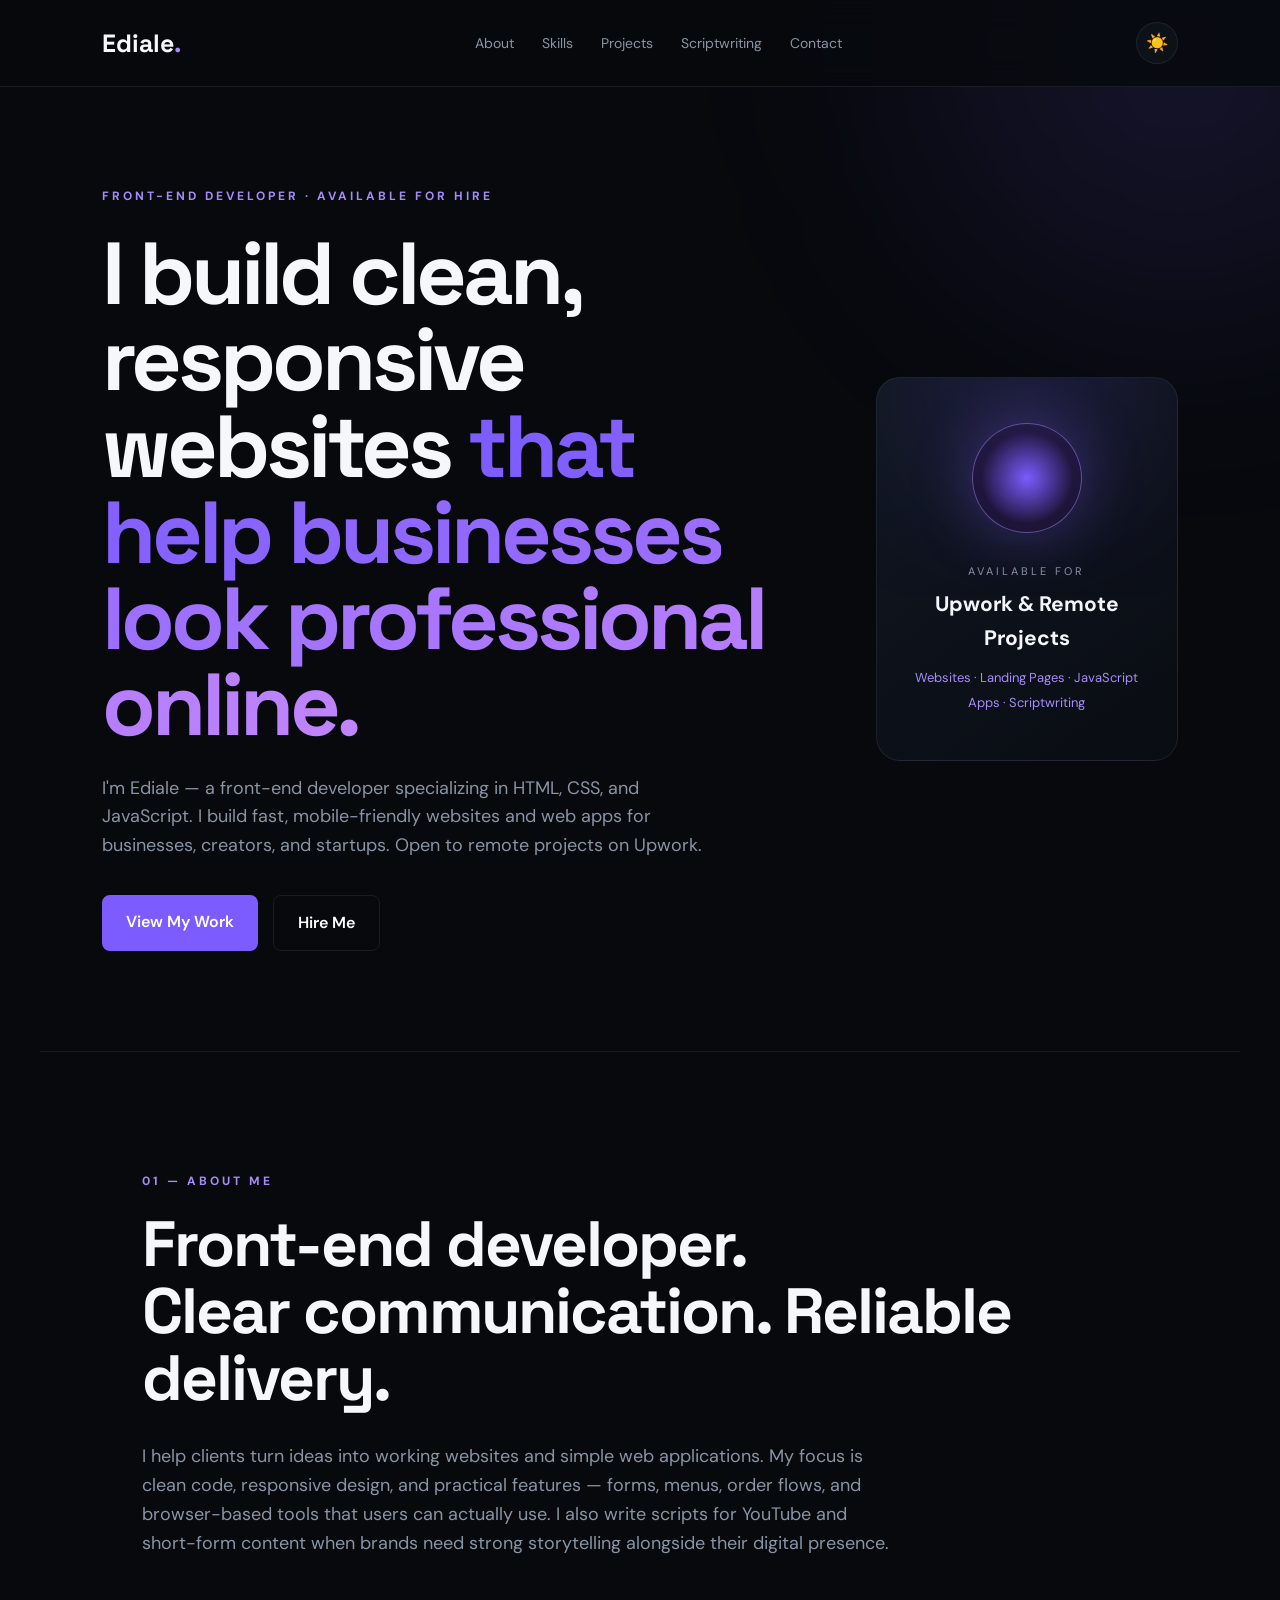
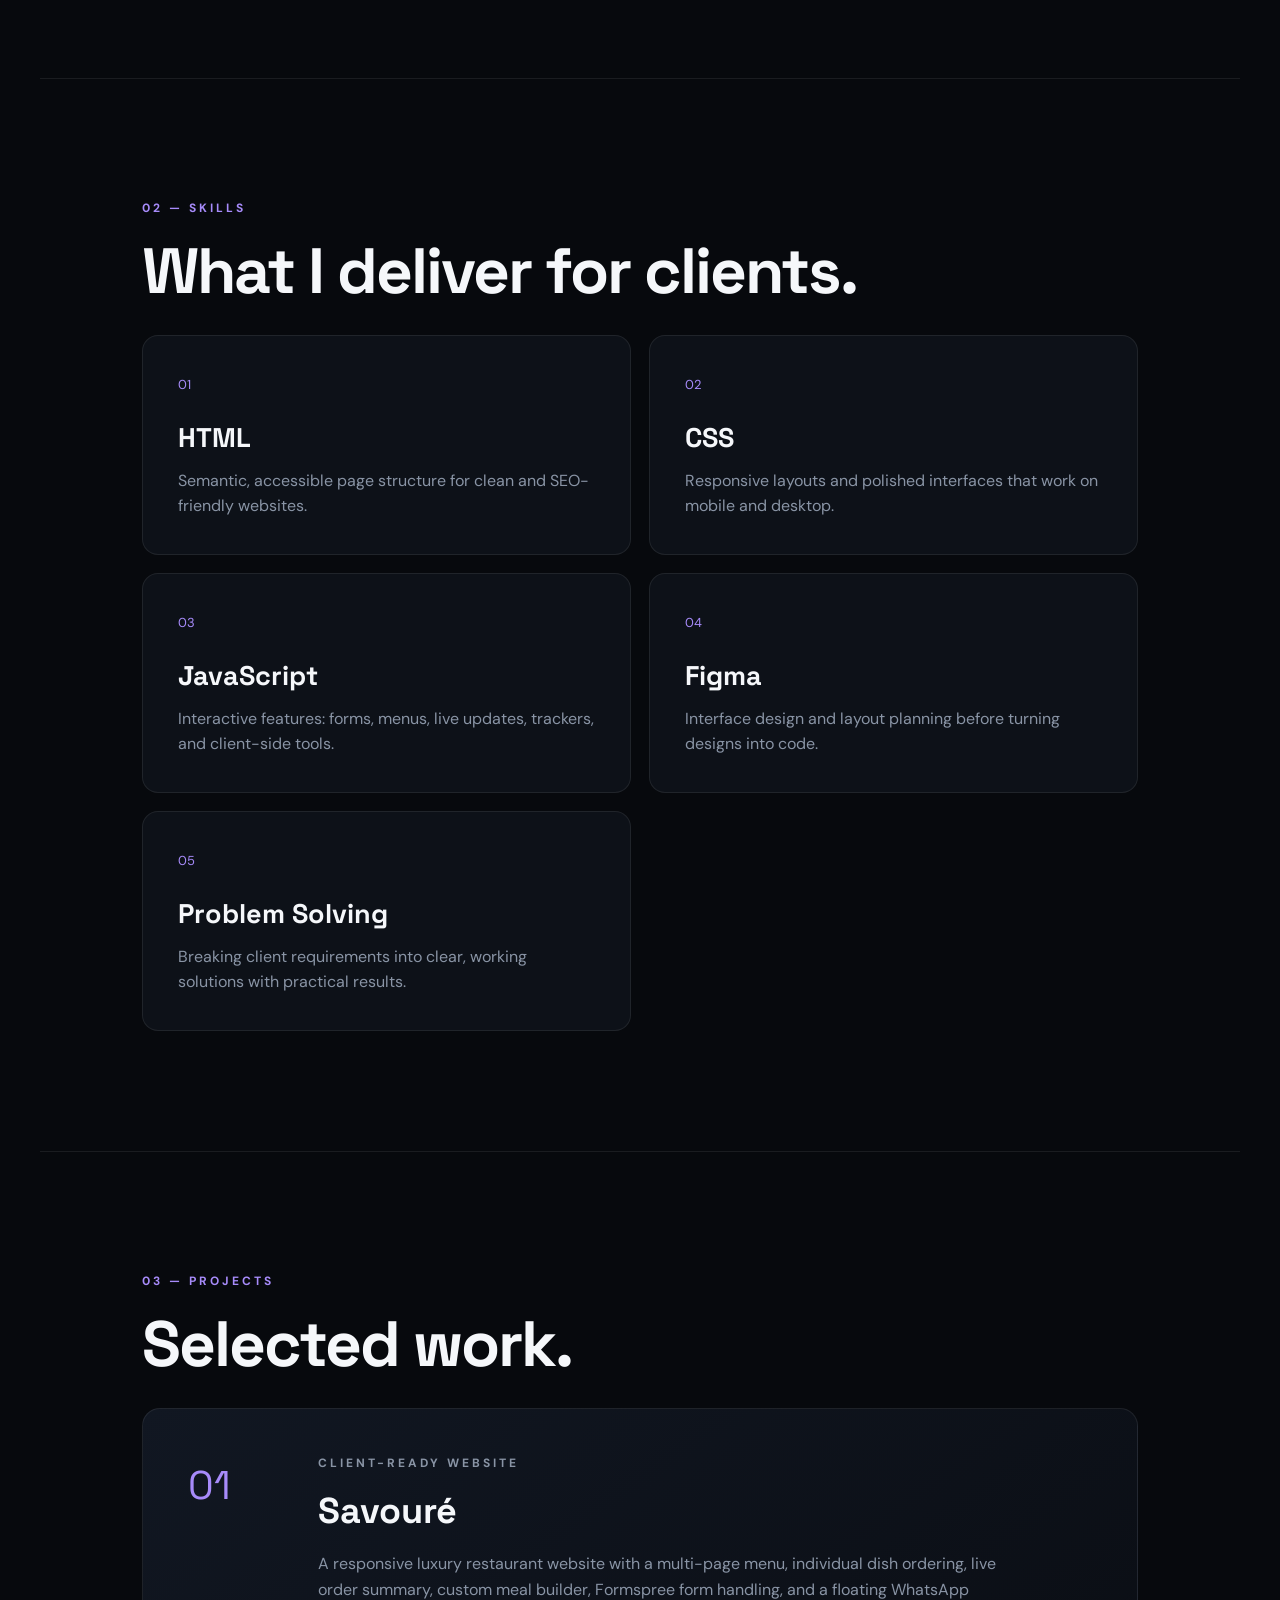
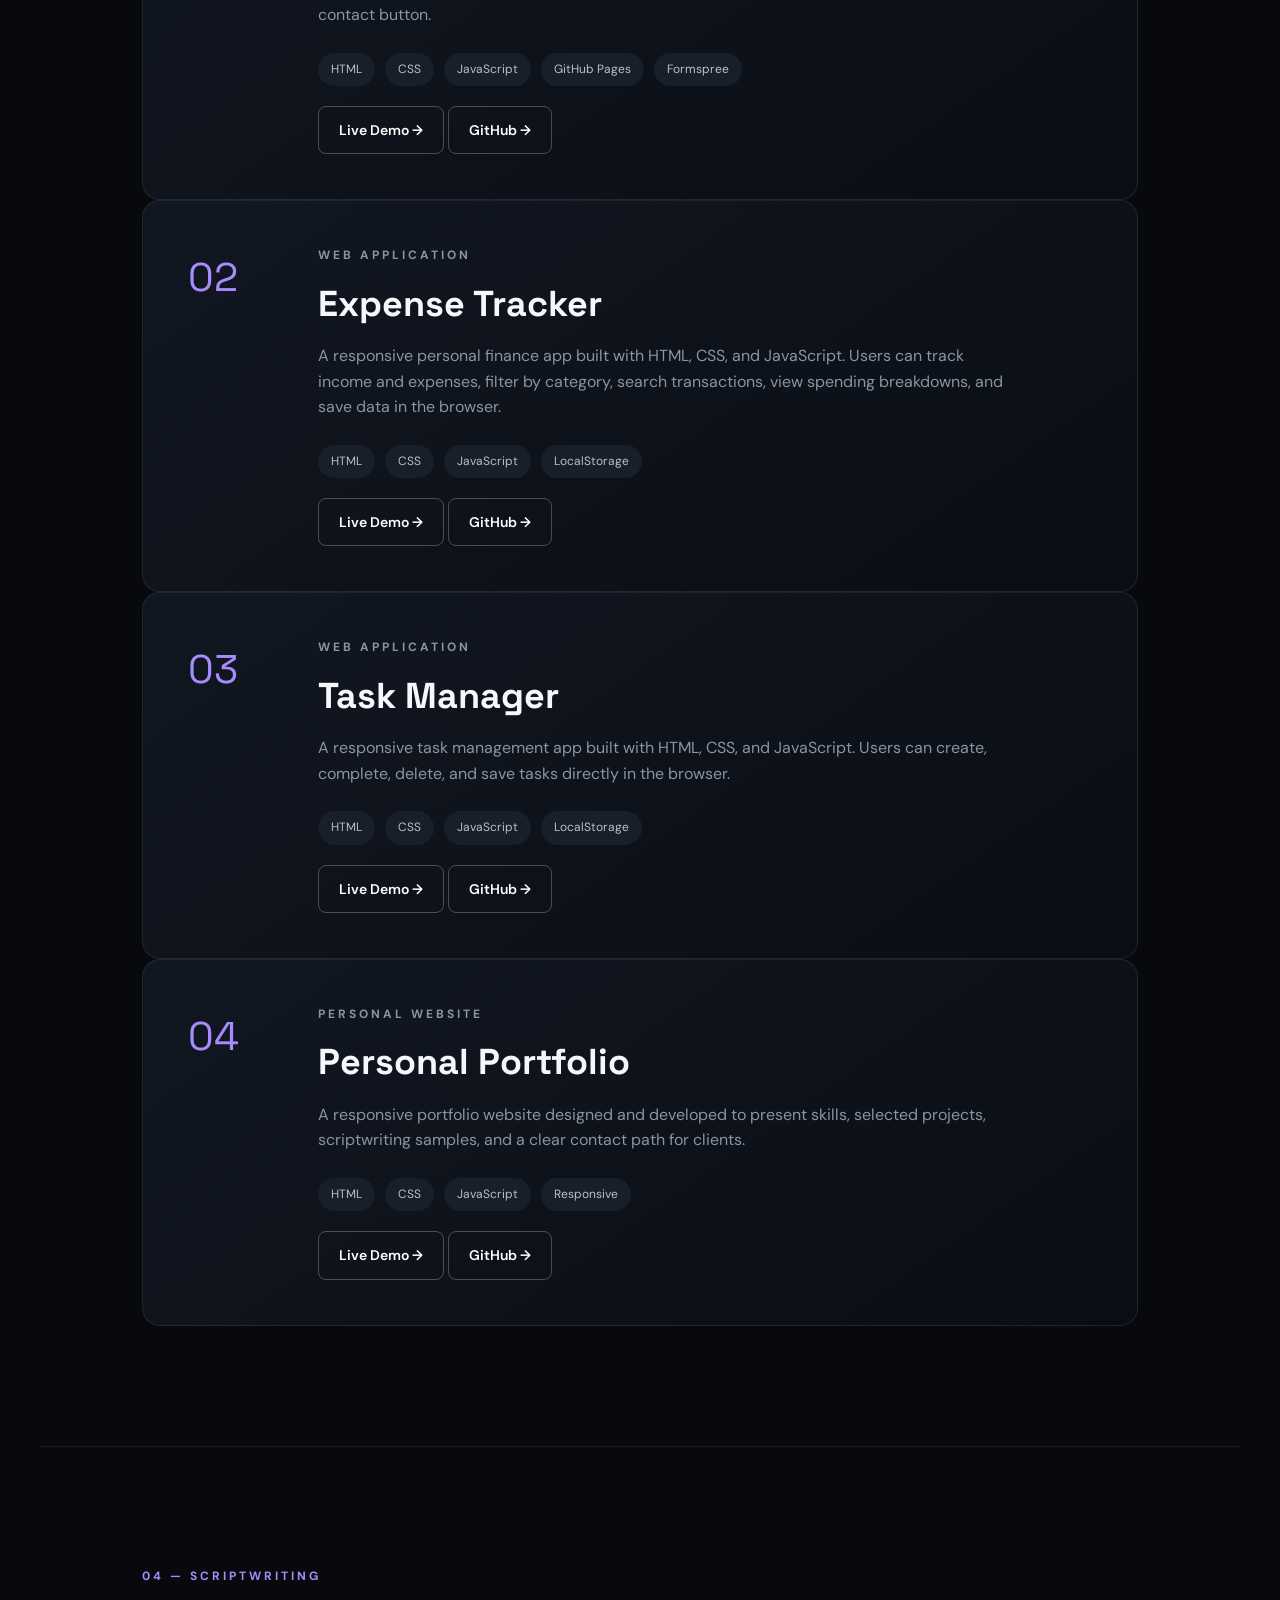
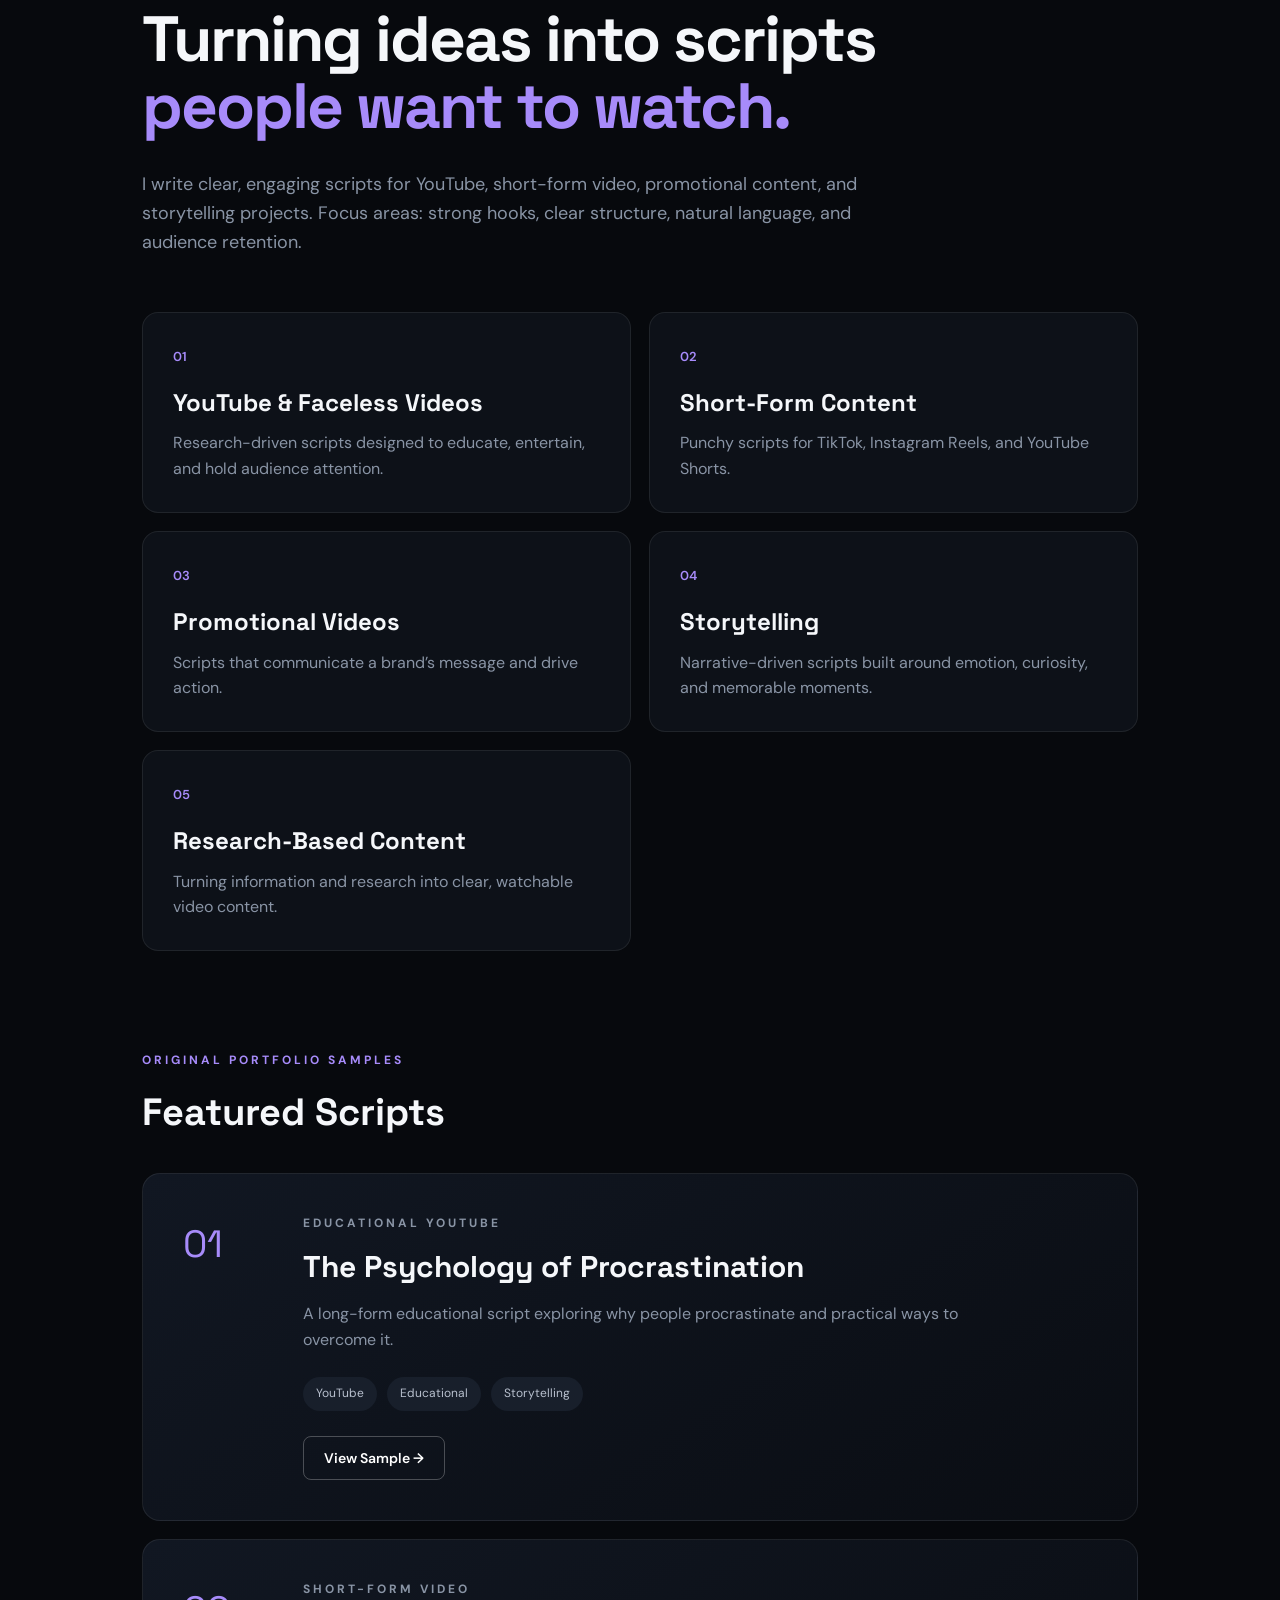
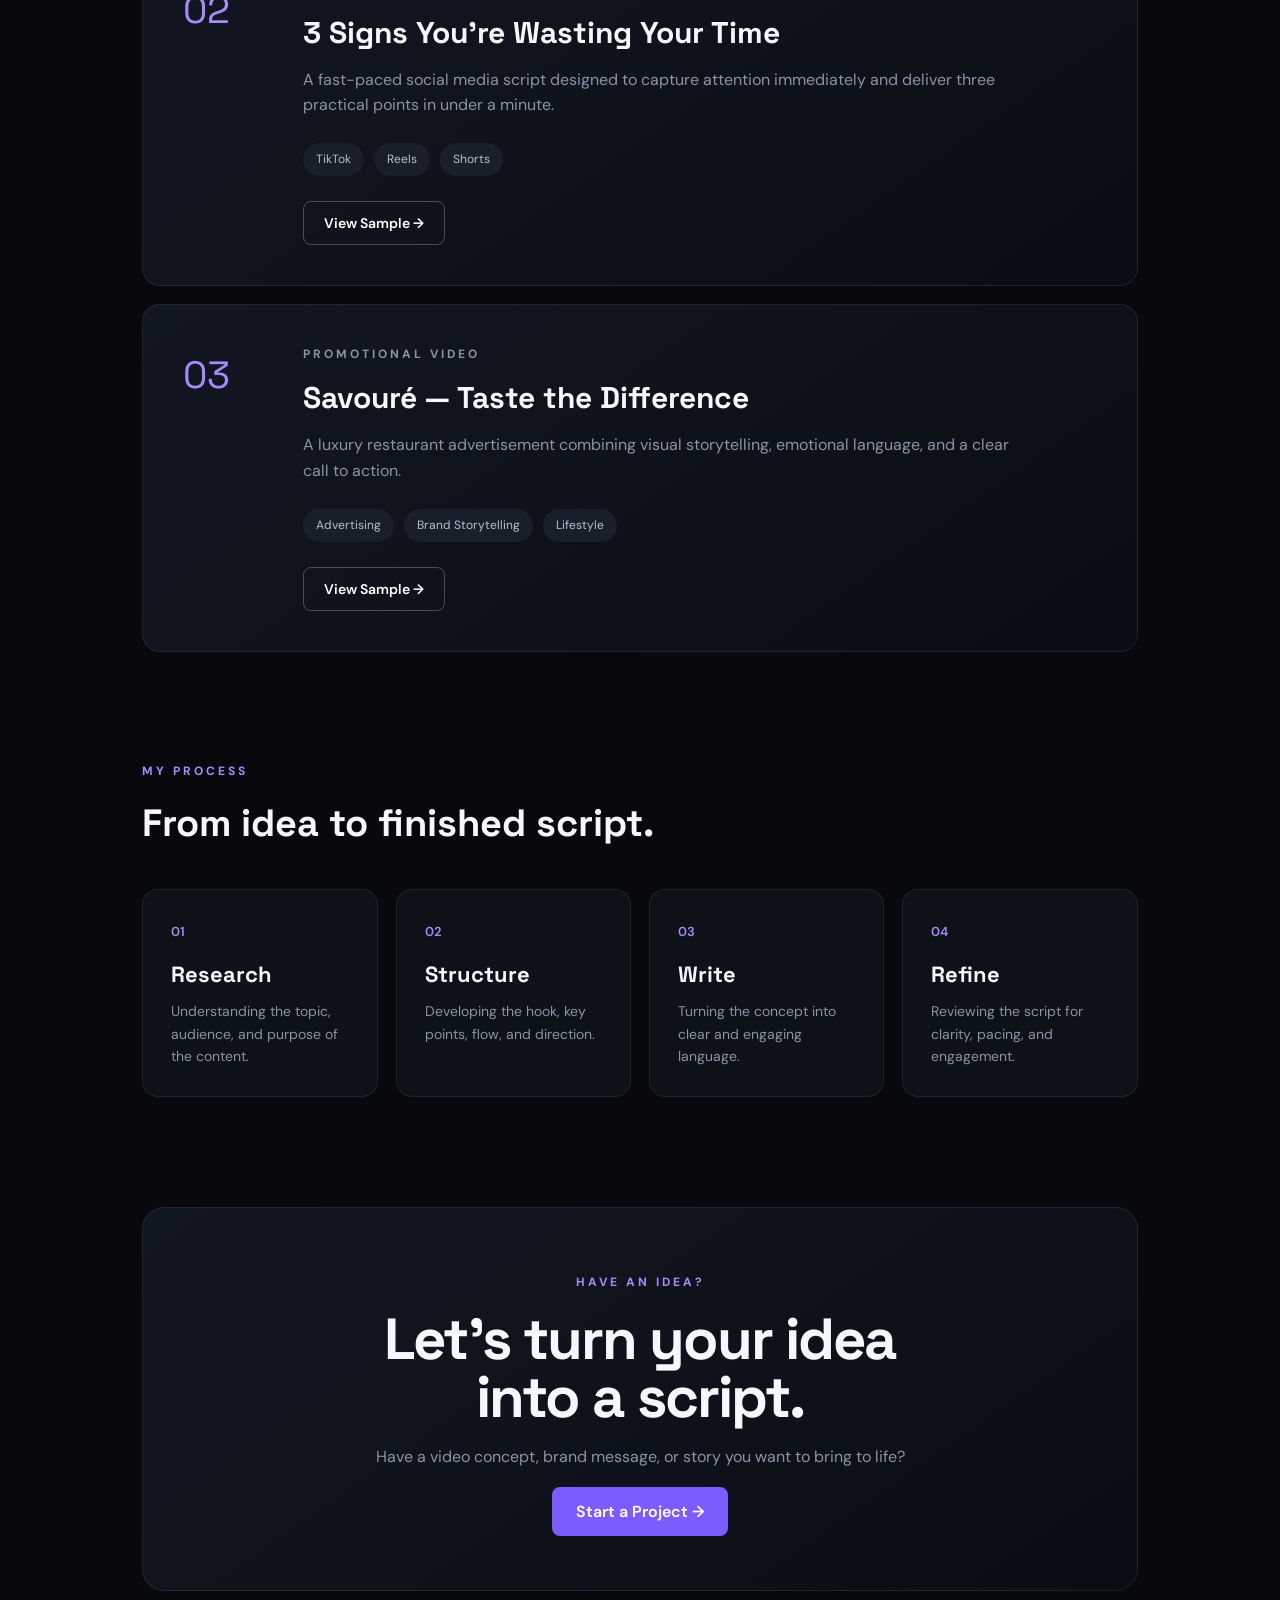
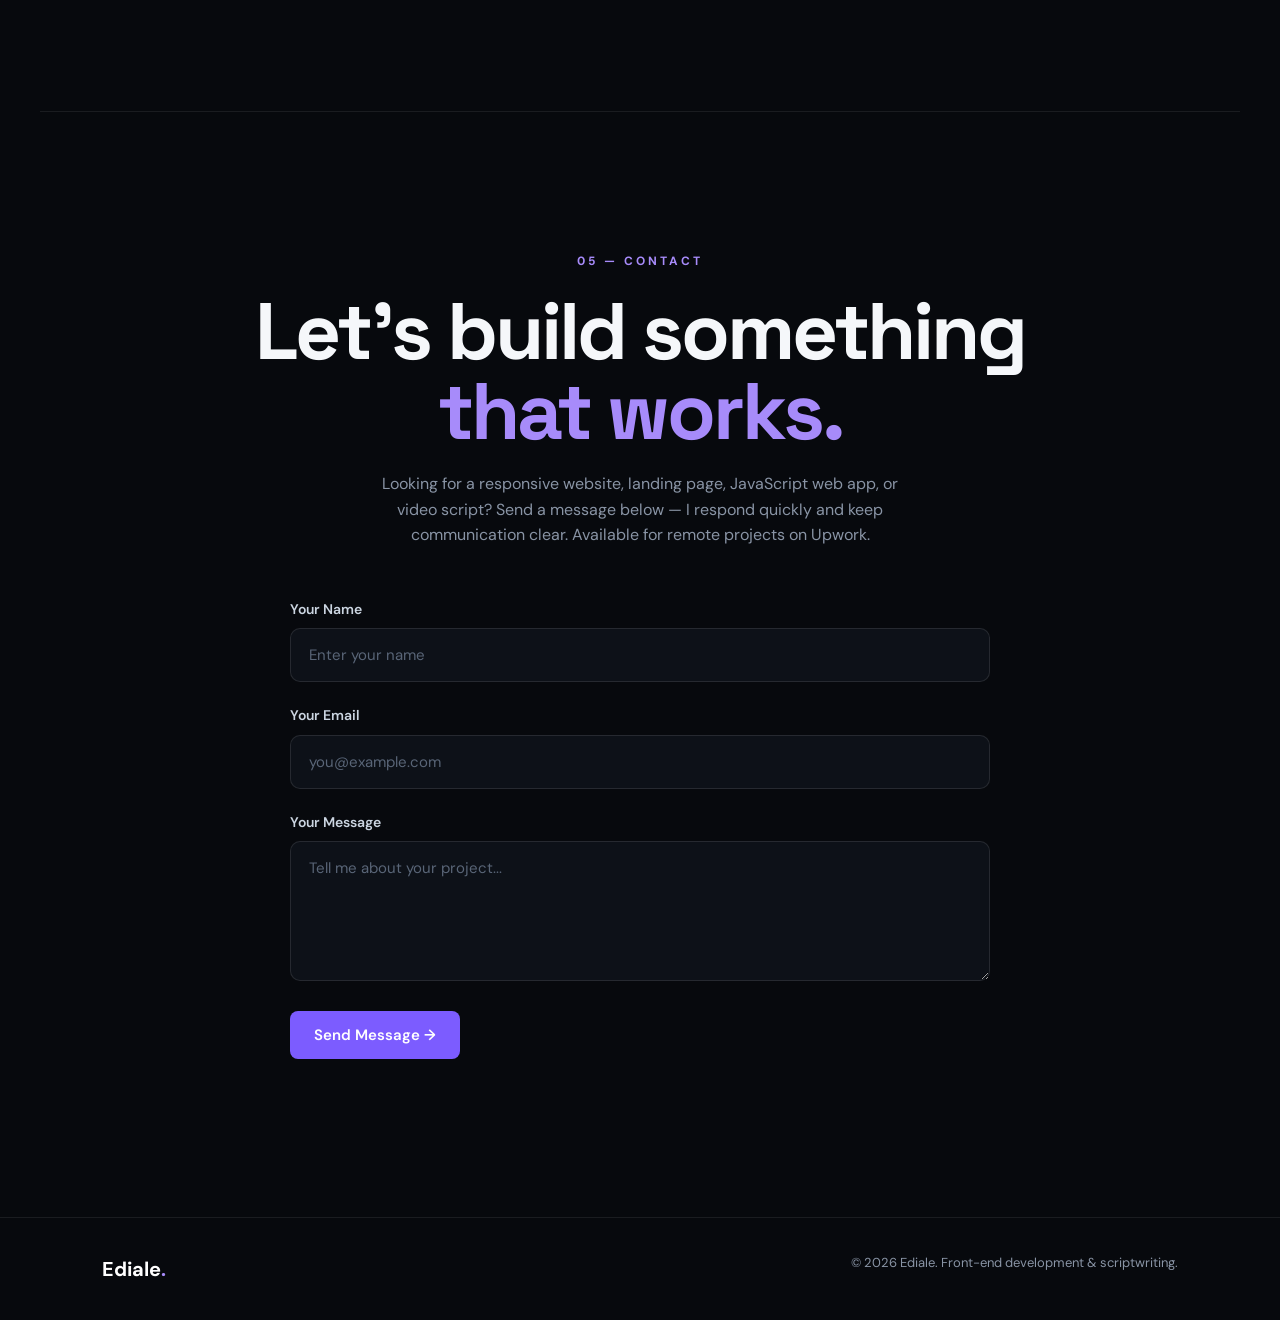
==== commit 9dafe957: "Update index.html" ====
--- a/index.html
+++ b/index.html
@@ -936,177 +936,8 @@
   
 
   <!-- Ediale AI Portfolio Chatbot -->
-<style>
-  #ediale-chat-button {
-    position: fixed;
-    right: 20px;
-    bottom: 20px;
-    z-index: 9999;
-    border: none;
-    border-radius: 50px;
-    padding: 14px 20px;
-    background: #7c5cff;
-    color: white;
-    font-size: 15px;
-    font-weight: bold;
-    cursor: pointer;
-    box-shadow: 0 5px 20px #0005;
-  }
-
-  #ediale-chat-box {
-    display: none;
-    position: fixed;
-    right: 20px;
-    bottom: 85px;
-    width: min(350px, calc(100vw - 40px));
-    height: 440px;
-    max-height: calc(100vh - 120px);
-    z-index: 9999;
-    background: #10131c;
-    color: #f5f5f7;
-    border: 1px solid #343044;
-    border-radius: 16px;
-    overflow: hidden;
-    box-shadow: 0 10px 35px #0008;
-    font-family: Arial, sans-serif;
-  }
-
-  #ediale-chat-header {
-    background: #7c5cff;
-    padding: 16px;
-    font-weight: bold;
-    display: flex;
-    justify-content: space-between;
-    align-items: center;
-  }
-
-  #ediale-chat-close {
-    background: transparent;
-    border: none;
-    color: white;
-    font-size: 22px;
-    cursor: pointer;
-  }
-
-  #ediale-chat-messages {
-    height: calc(100% - 125px);
-    overflow-y: auto;
-    padding: 14px;
-  }
-
-  .ediale-chat-message {
-    padding: 10px 12px;
-    margin-bottom: 10px;
-    border-radius: 12px;
-    line-height: 1.5;
-    font-size: 14px;
-    overflow-wrap: anywhere;
-    white-space: pre-wrap;
-  }
-
-  .ediale-chat-bot {
-    background: #202431;
-    margin-right: 20px;
-  }
-
-  .ediale-chat-user {
-    background: #4935a5;
-    margin-left: 20px;
-  }
-
-  #ediale-chat-form {
-    display: flex;
-    gap: 8px;
-    padding: 10px;
-    border-top: 1px solid #343044;
-  }
-
-  #ediale-chat-input {
-    min-width: 0;
-    flex: 1;
-    padding: 11px;
-    border-radius: 8px;
-    border: 1px solid #454052;
-    background: #1b1e29;
-    color: white;
-    font-size: 14px;
-  }
-
-  #ediale-chat-form button {
-    border: none;
-    border-radius: 8px;
-    background: #7c5cff;
-    color: white;
-    padding: 10px 13px;
-    cursor: pointer;
-  }
-</style>
-
-<button id="ediale-chat-button" type="button">
-  ✨ Ask Ediale AI
-</button>
-
-<section id="ediale-chat-box" aria-label="Ediale AI Portfolio Assistant">
-  <div id="ediale-chat-header">
-    <span>Ediale AI Assistant</span>
-    <button id="ediale-chat-close" type="button" aria-label="Close chat">×</button>
-  </div>
-
-  <div id="ediale-chat-messages" aria-live="polite">
-    <div class="ediale-chat-message ediale-chat-bot">Hi! 👋 I'm Ediale's AI portfolio assistant. Ask me about his skills, projects, or website development services.</div>
-  </div>
-
-  <form id="ediale-chat-form">
-    <input
-      id="ediale-chat-input"
-      type="text"
-      placeholder="Ask me something..."
-      maxlength="1000"
-      aria-label="Your message"
-      required
-    >
-    <button type="submit">Send</button>
-  </form>
-</section>
-
-<script>
-(() => {
-  const WORKER_URL =
-    "https://ediale-portfolio-ai.edialeeghonghon.workers.dev";
-
-  const chatButton = document.getElementById("ediale-chat-button");
-  const chatBox = document.getElementById("ediale-chat-box");
-  const closeButton = document.getElementById("ediale-chat-close");
-  const chatForm = document.getElementById("ediale-chat-form");
-  const chatInput = document.getElementById("ediale-chat-input");
-  const messages = document.getElementById("ediale-chat-messages");
-
-  chatButton.addEventListener("click", () => {
-    chatBox.style.display = "block";
-    chatButton.style.display = "none";
-    chatInput.focus();
-  });
-
-  closeButton.addEventListener("click", () => {
-    chatBox.style.display = "none";
-    chatButton.style.display = "block";
-  });
-
-  function addMessage(text, sender) {
-    const message = document.createElement("div");
-    message.className =
-      "ediale-chat-message ediale-chat-" + sender;
-    message.textContent = text;
-    messages.appendChild(message);
-    messages.scrollTop = messages.scrollHeight;
-    return message;
-  }
-
-  chatForm.addEventListener
-
-
-
-
-
-</body>
-</html>
+
+
+
+
+      
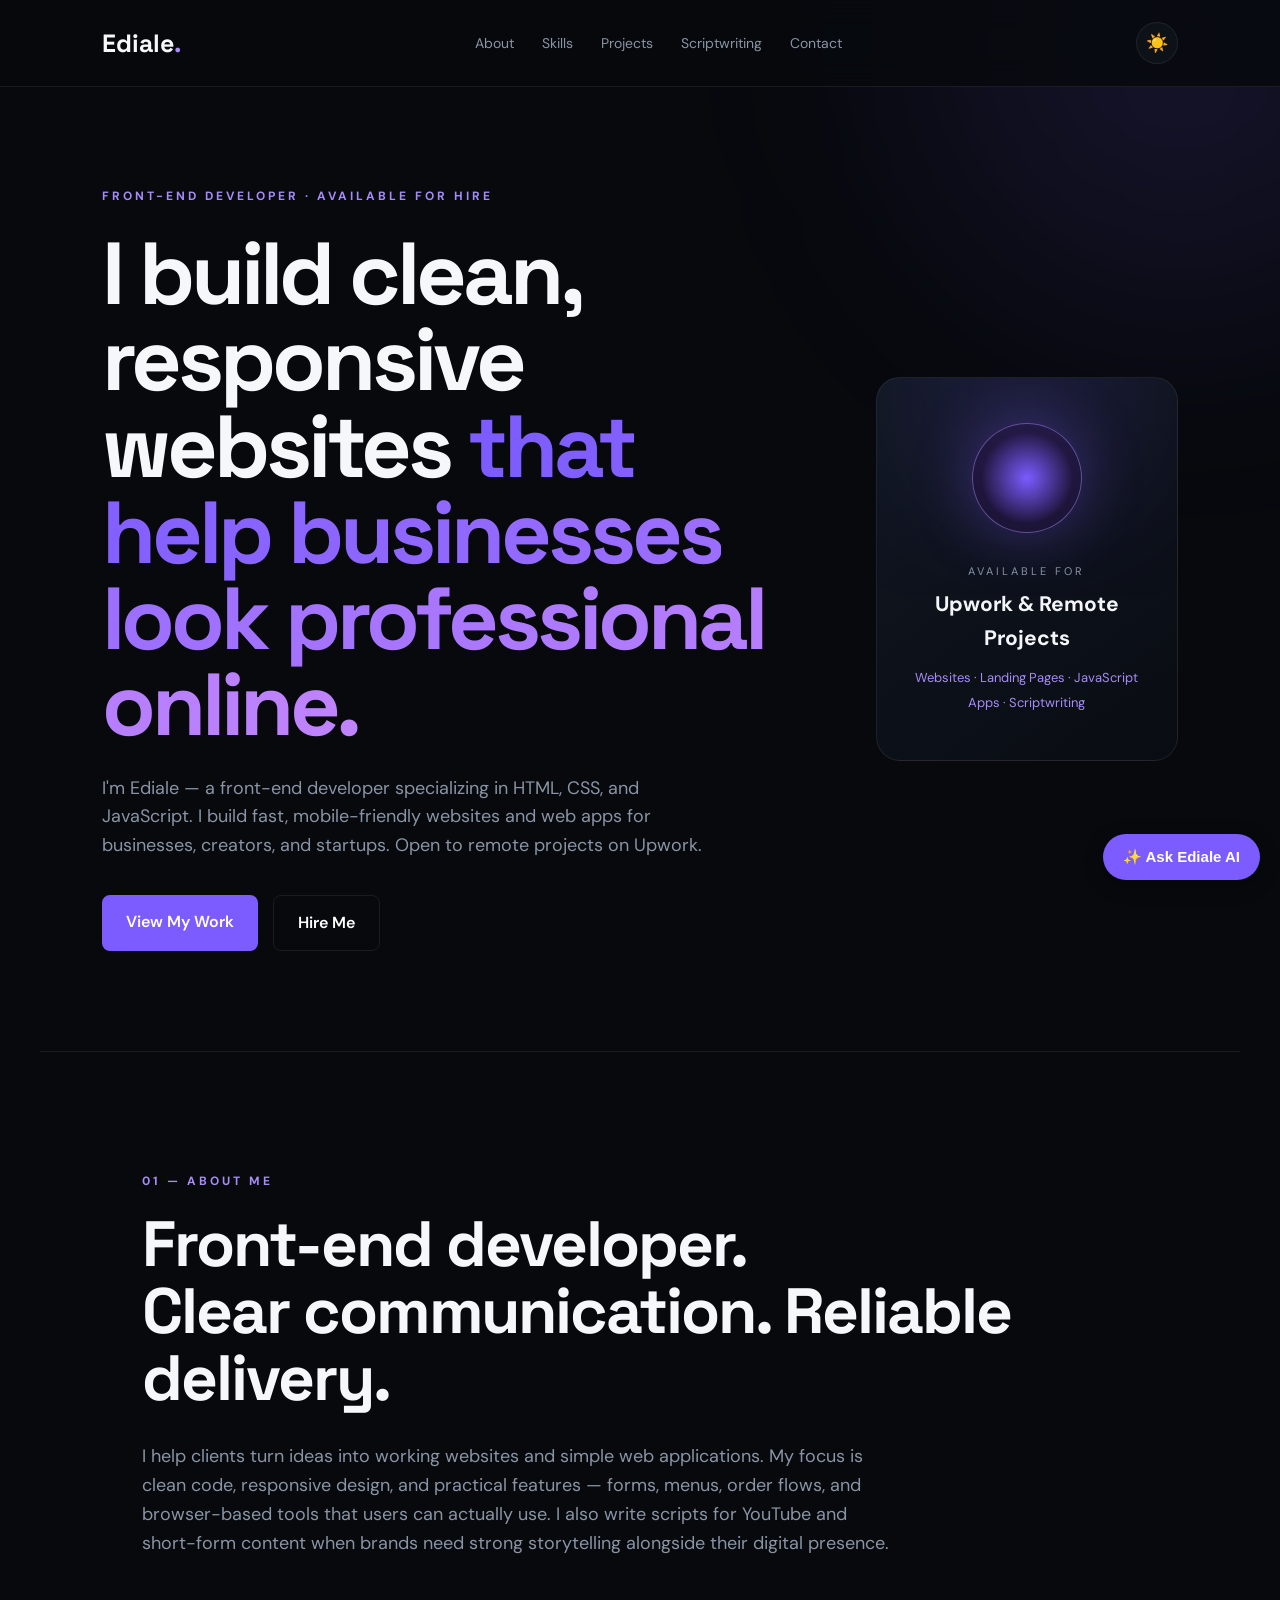
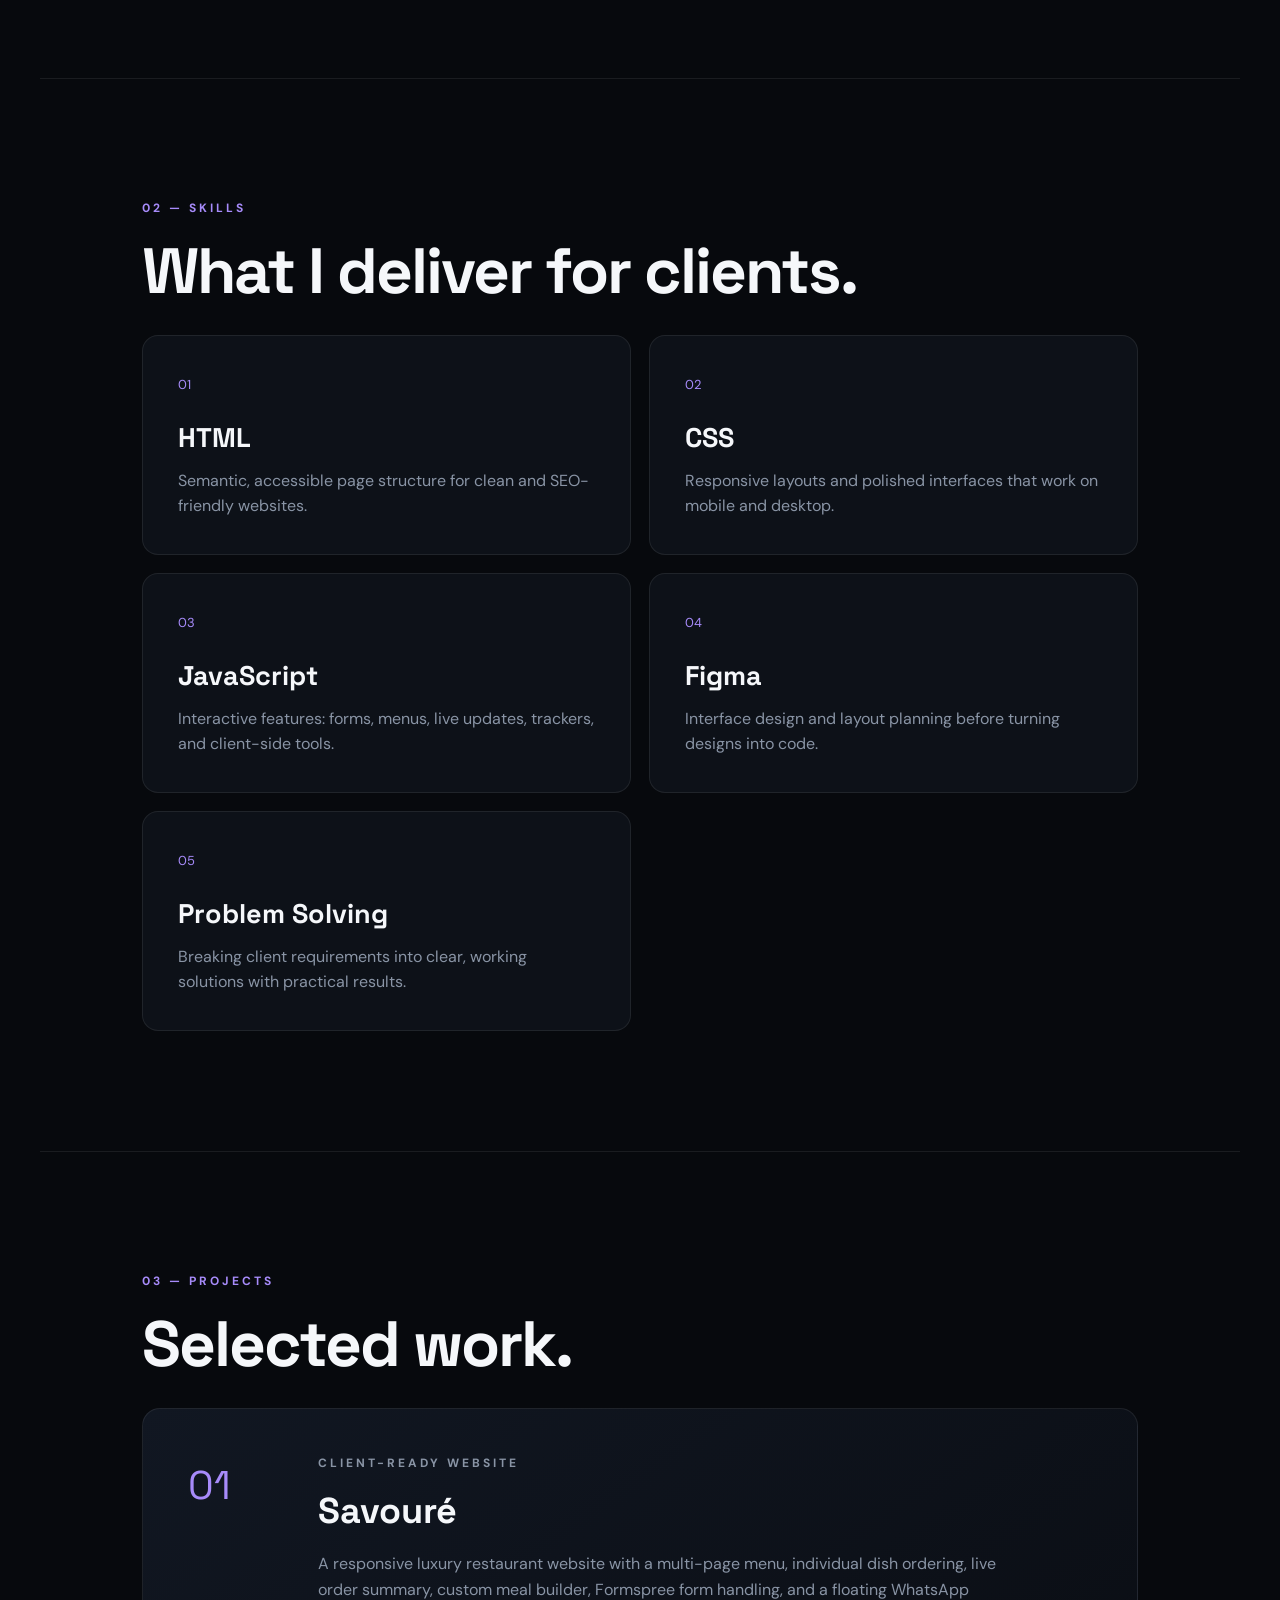
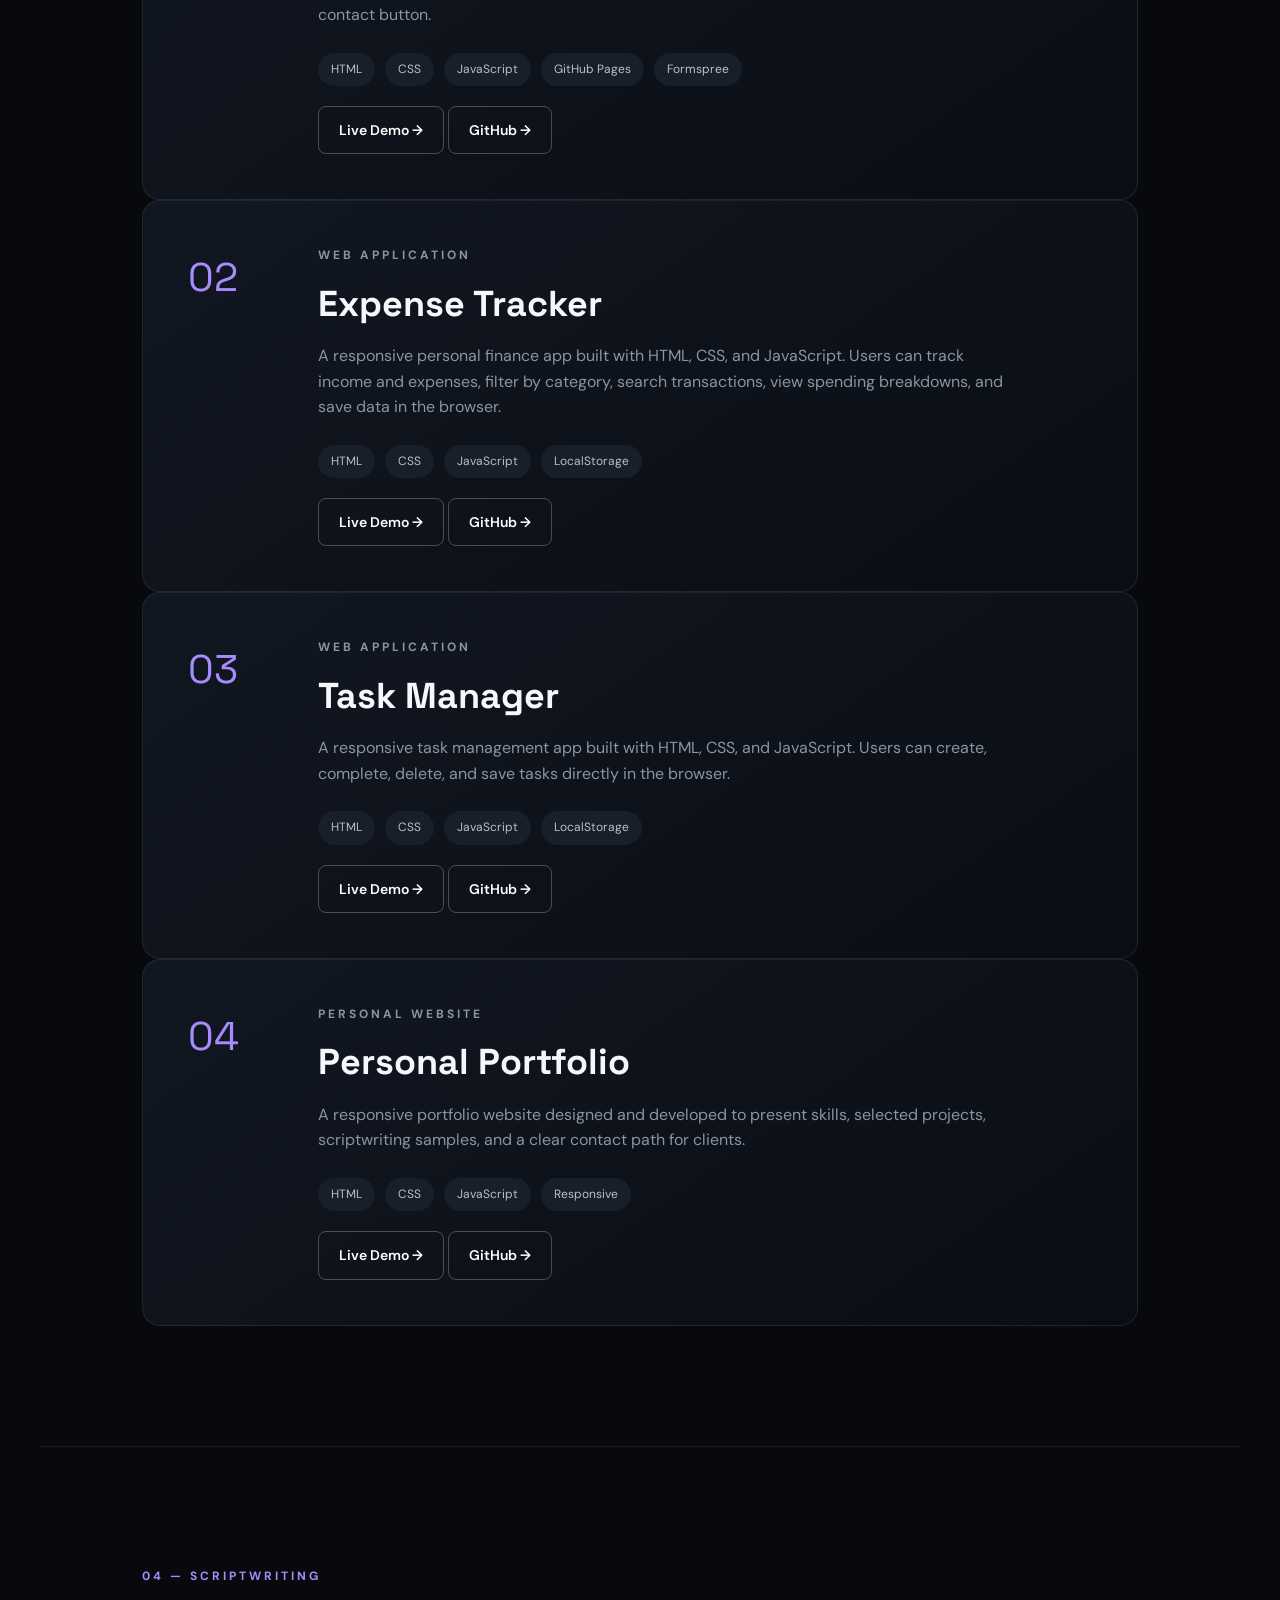
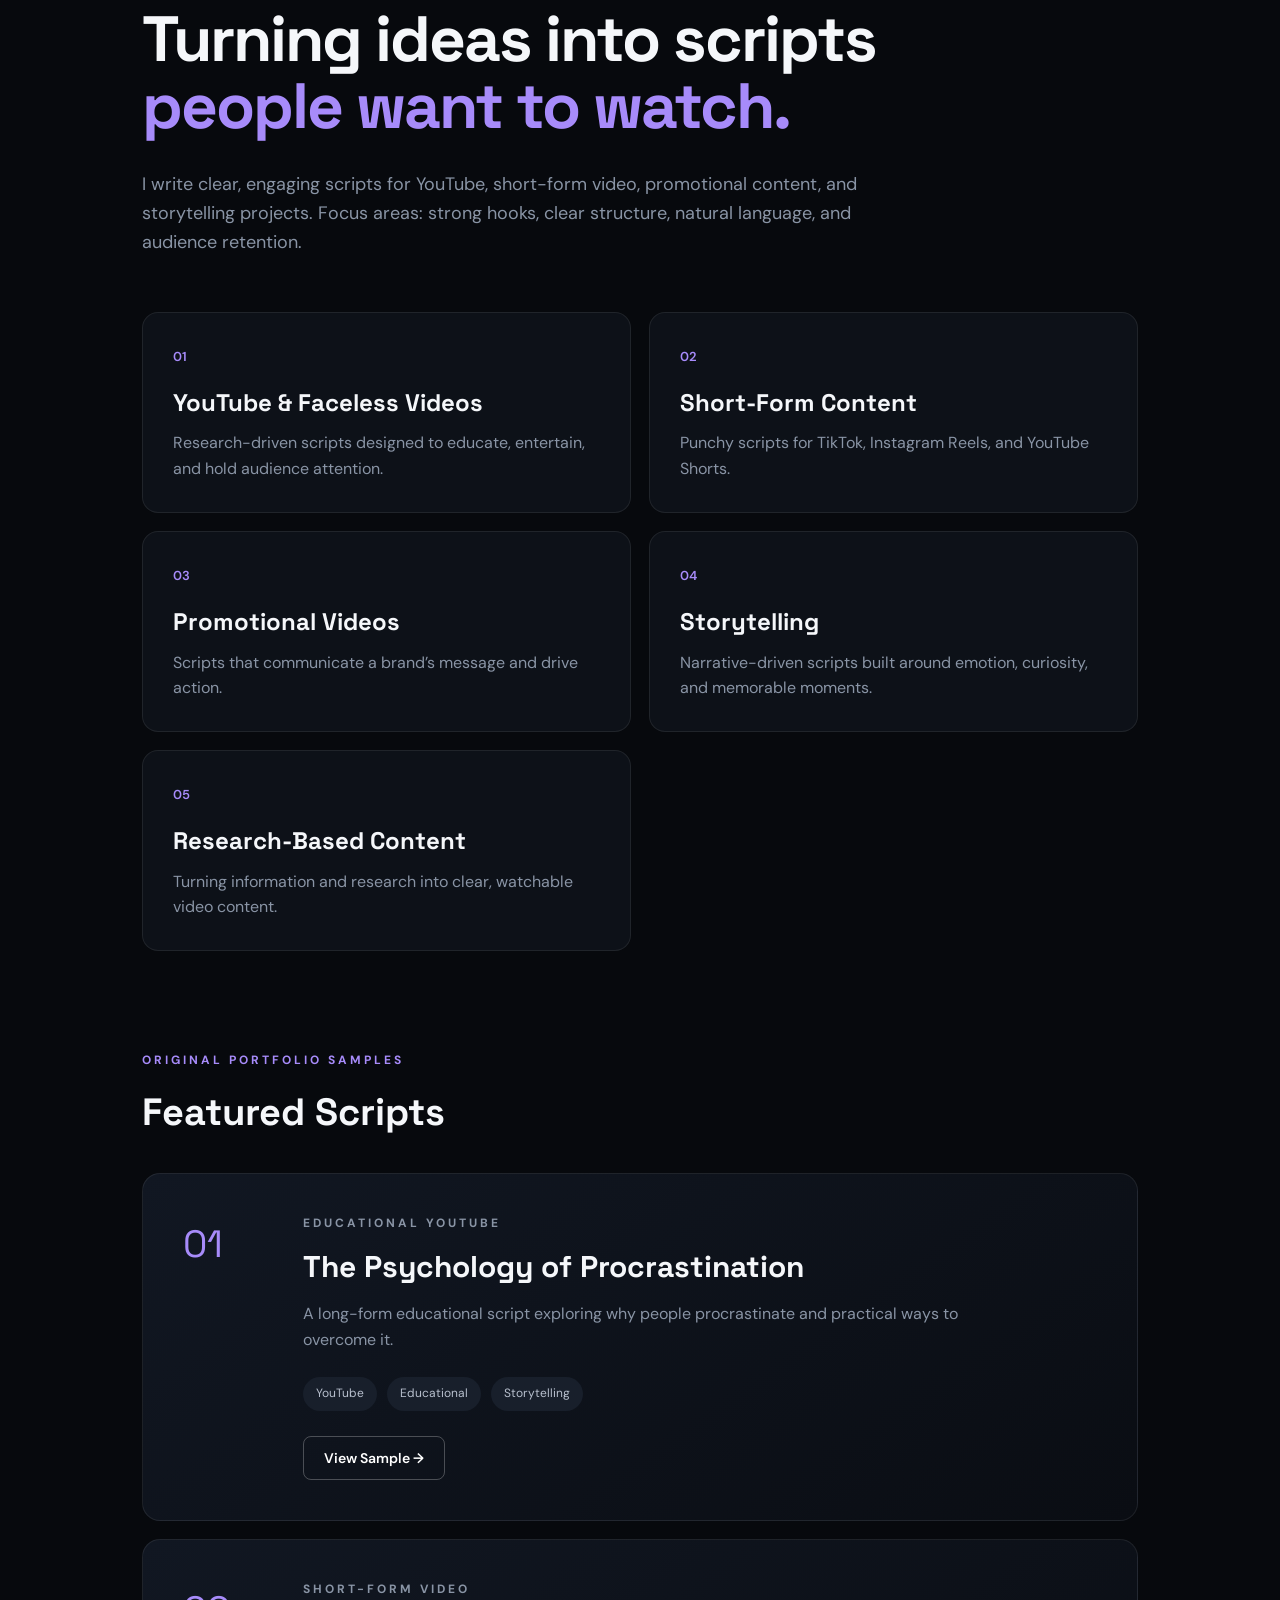
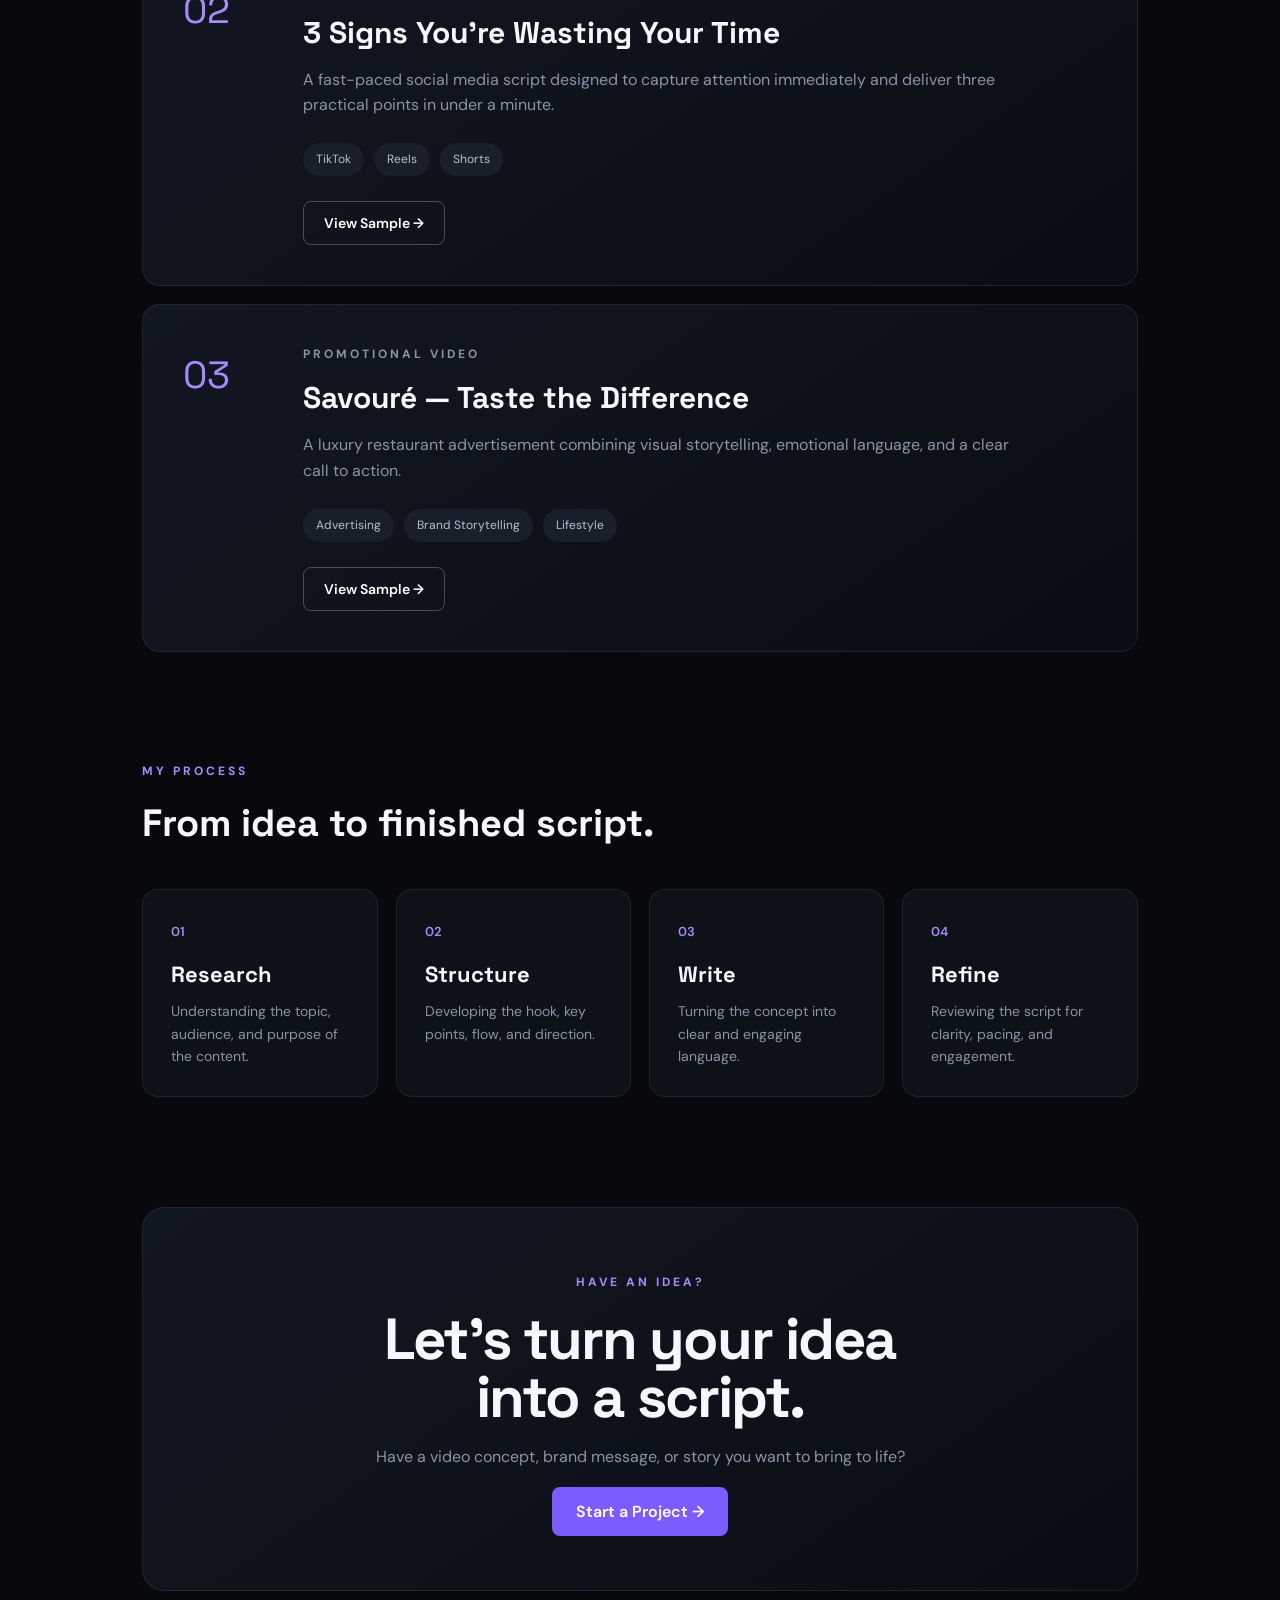
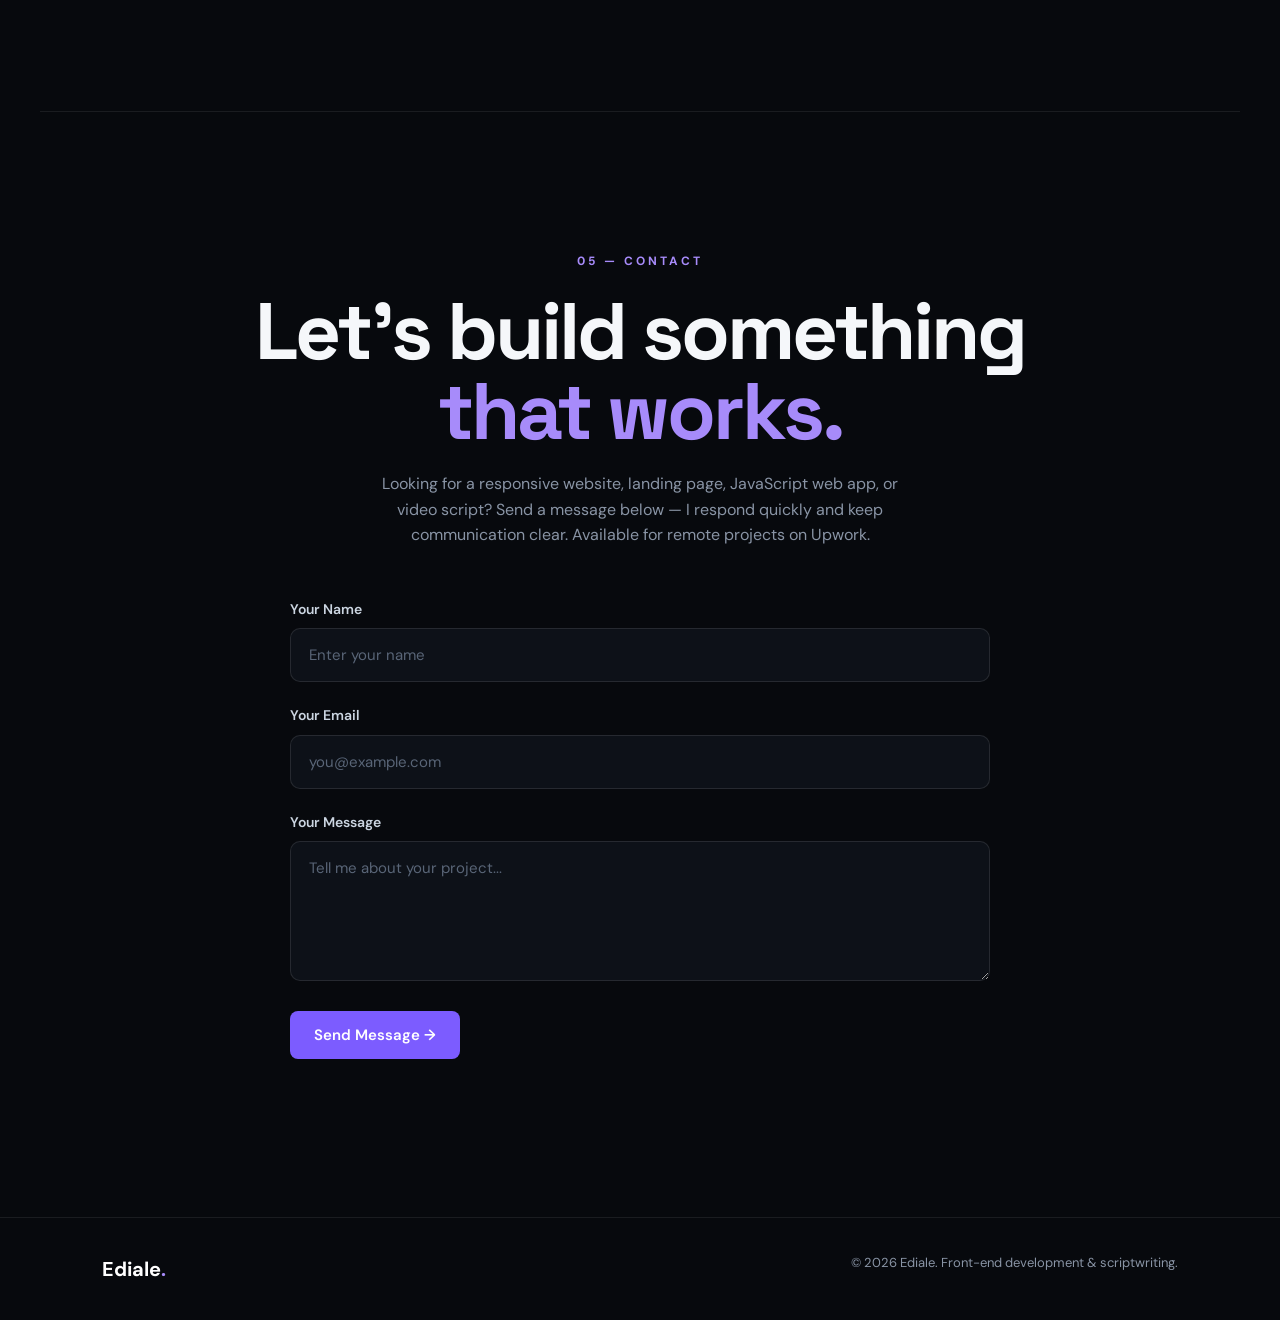
==== commit e14199d0: "Update index.html" ====
--- a/index.html
+++ b/index.html
@@ -935,7 +935,328 @@
 
   
 
-  <!-- Ediale AI Portfolio Chatbot -->
+<!-- ================= EDIALE AI CHATBOT ================= -->
+
+<style>
+  #ediale-chat-button {
+    position: fixed;
+    right: 20px;
+    bottom: 20px;
+    z-index: 99999;
+    border: none;
+    border-radius: 50px;
+    padding: 14px 20px;
+    background: #7c5cff;
+    color: white;
+    font-size: 15px;
+    font-weight: bold;
+    cursor: pointer;
+    box-shadow: 0 5px 20px #0005;
+    -webkit-tap-highlight-color: transparent;
+  }
+
+  #ediale-chat-button:active {
+    transform: scale(0.97);
+  }
+
+  #ediale-chat-box {
+    display: none;
+    position: fixed;
+    right: 20px;
+    bottom: 85px;
+    width: 350px;
+    max-width: calc(100vw - 40px);
+    height: 440px;
+    max-height: calc(100vh - 120px);
+    z-index: 99999;
+    background: #10131c;
+    color: #f5f5f7;
+    border: 1px solid #343044;
+    border-radius: 16px;
+    overflow: hidden;
+    box-shadow: 0 10px 35px #0008;
+    font-family: Arial, sans-serif;
+    box-sizing: border-box;
+  }
+
+  #ediale-chat-box * {
+    box-sizing: border-box;
+  }
+
+  #ediale-chat-header {
+    height: 58px;
+    background: #7c5cff;
+    padding: 14px;
+    font-weight: bold;
+    display: flex;
+    justify-content: space-between;
+    align-items: center;
+  }
+
+  #ediale-chat-close {
+    background: transparent;
+    border: none;
+    color: white;
+    font-size: 26px;
+    cursor: pointer;
+    padding: 0 5px;
+  }
+
+  #ediale-chat-messages {
+    height: calc(100% - 125px);
+    overflow-y: auto;
+    padding: 14px;
+  }
+
+  .ediale-chat-message {
+    padding: 10px 12px;
+    margin-bottom: 10px;
+    border-radius: 12px;
+    line-height: 1.5;
+    font-size: 14px;
+    overflow-wrap: anywhere;
+    white-space: pre-wrap;
+  }
+
+  .ediale-chat-bot {
+    background: #202431;
+    margin-right: 15px;
+  }
+
+  .ediale-chat-user {
+    background: #4935a5;
+    margin-left: 15px;
+  }
+
+  #ediale-chat-form {
+    height: 67px;
+    display: flex;
+    align-items: center;
+    gap: 8px;
+    padding: 10px;
+    border-top: 1px solid #343044;
+  }
+
+  #ediale-chat-input {
+    min-width: 0;
+    width: 100%;
+    flex: 1;
+    padding: 11px;
+    border-radius: 8px;
+    border: 1px solid #454052;
+    background: #1b1e29;
+    color: white;
+    font-size: 14px;
+  }
+
+  #ediale-chat-input:focus {
+    outline: 2px solid #7c5cff;
+  }
+
+  #ediale-chat-form button {
+    border: none;
+    border-radius: 8px;
+    background: #7c5cff;
+    color: white;
+    padding: 11px 13px;
+    cursor: pointer;
+    font-size: 14px;
+  }
+
+  #ediale-chat-form button:disabled {
+    opacity: 0.6;
+    cursor: not-allowed;
+  }
+
+  @media (max-width: 480px) {
+    #ediale-chat-button {
+      right: 14px;
+      bottom: 14px;
+    }
+
+    #ediale-chat-box {
+      right: 10px;
+      bottom: 75px;
+      width: calc(100vw - 20px);
+      max-width: 400px;
+      height: 440px;
+      max-height: calc(100dvh - 100px);
+    }
+  }
+</style>
+
+<button
+  id="ediale-chat-button"
+  type="button"
+  aria-label="Open Ediale AI assistant"
+  aria-expanded="false"
+>
+  ✨ Ask Ediale AI
+</button>
+
+<section
+  id="ediale-chat-box"
+  aria-label="Ediale AI Portfolio Assistant"
+>
+  <div id="ediale-chat-header">
+    <span>Ediale AI Assistant</span>
+
+    <button
+      id="ediale-chat-close"
+      type="button"
+      aria-label="Close chat"
+    >
+      ×
+    </button>
+  </div>
+
+  <div id="ediale-chat-messages" aria-live="polite">
+    <div class="ediale-chat-message ediale-chat-bot">
+      Hi! 👋 Welcome to Ediale's portfolio.
+
+      Ask me about his projects, frontend development skills, or website services.
+    </div>
+  </div>
+
+  <form id="ediale-chat-form">
+    <input
+      id="ediale-chat-input"
+      type="text"
+      placeholder="Ask me something..."
+      maxlength="1000"
+      aria-label="Your message"
+      autocomplete="off"
+      required
+    >
+
+    <button id="ediale-chat-send" type="submit">
+      Send
+    </button>
+  </form>
+</section>
+
+<script>
+(() => {
+  "use strict";
+
+  const WORKER_URL =
+    "https://ediale-portfolio-ai.edialeeghonghon.workers.dev";
+
+  const chatButton = document.getElementById("ediale-chat-button");
+  const chatBox = document.getElementById("ediale-chat-box");
+  const closeButton = document.getElementById("ediale-chat-close");
+  const chatForm = document.getElementById("ediale-chat-form");
+  const chatInput = document.getElementById("ediale-chat-input");
+  const sendButton = document.getElementById("ediale-chat-send");
+  const messages = document.getElementById("ediale-chat-messages");
+
+  if (
+    !chatButton ||
+    !chatBox ||
+    !closeButton ||
+    !chatForm ||
+    !chatInput ||
+    !sendButton ||
+    !messages
+  ) {
+    console.error("Ediale chatbot: Required HTML elements are missing.");
+    return;
+  }
+
+  // Open the chat window.
+  chatButton.addEventListener("click", () => {
+    chatBox.style.display = "block";
+    chatButton.style.display = "none";
+    chatButton.setAttribute("aria-expanded", "true");
+
+    setTimeout(() => chatInput.focus(), 100);
+  });
+
+  // Close the chat window.
+  closeButton.addEventListener("click", () => {
+    chatBox.style.display = "none";
+    chatButton.style.display = "block";
+    chatButton.setAttribute("aria-expanded", "false");
+  });
+
+  // Display a message safely.
+  function addMessage(text, sender) {
+    const message = document.createElement("div");
+
+    message.className =
+      "ediale-chat-message ediale-chat-" + sender;
+
+    message.textContent = text;
+
+    messages.appendChild(message);
+    messages.scrollTop = messages.scrollHeight;
+
+    return message;
+  }
+
+  // Send a question to the Cloudflare AI Worker.
+  chatForm.addEventListener("submit", async (event) => {
+    event.preventDefault();
+
+    const message = chatInput.value.trim();
+
+    if (!message) {
+      return;
+    }
+
+    addMessage(message, "user");
+
+    chatInput.value = "";
+    chatInput.disabled = true;
+    sendButton.disabled = true;
+
+    const loadingMessage = addMessage(
+      "Thinking...",
+      "bot"
+    );
+
+    try {
+      const response = await fetch(WORKER_URL, {
+        method: "POST",
+
+        headers: {
+          "Content-Type": "application/json"
+        },
+
+        body: JSON.stringify({
+          message: message
+        })
+      });
+
+      const data = await response.json();
+
+      if (!response.ok) {
+        throw new Error(
+          data.error || "The AI service returned an error."
+        );
+      }
+
+      loadingMessage.textContent =
+        data.reply ||
+        "Sorry, I couldn't generate a response. Please try again.";
+
+    } catch (error) {
+      console.error("Ediale chatbot error:", error);
+
+      loadingMessage.textContent =
+        "Sorry, I couldn't connect to the AI assistant. Please try again shortly.";
+    } finally {
+      chatInput.disabled = false;
+      sendButton.disabled = false;
+      chatInput.focus();
+    }
+  });
+
+})();
+</script>
+
+</body>
+</html>
 
 
 
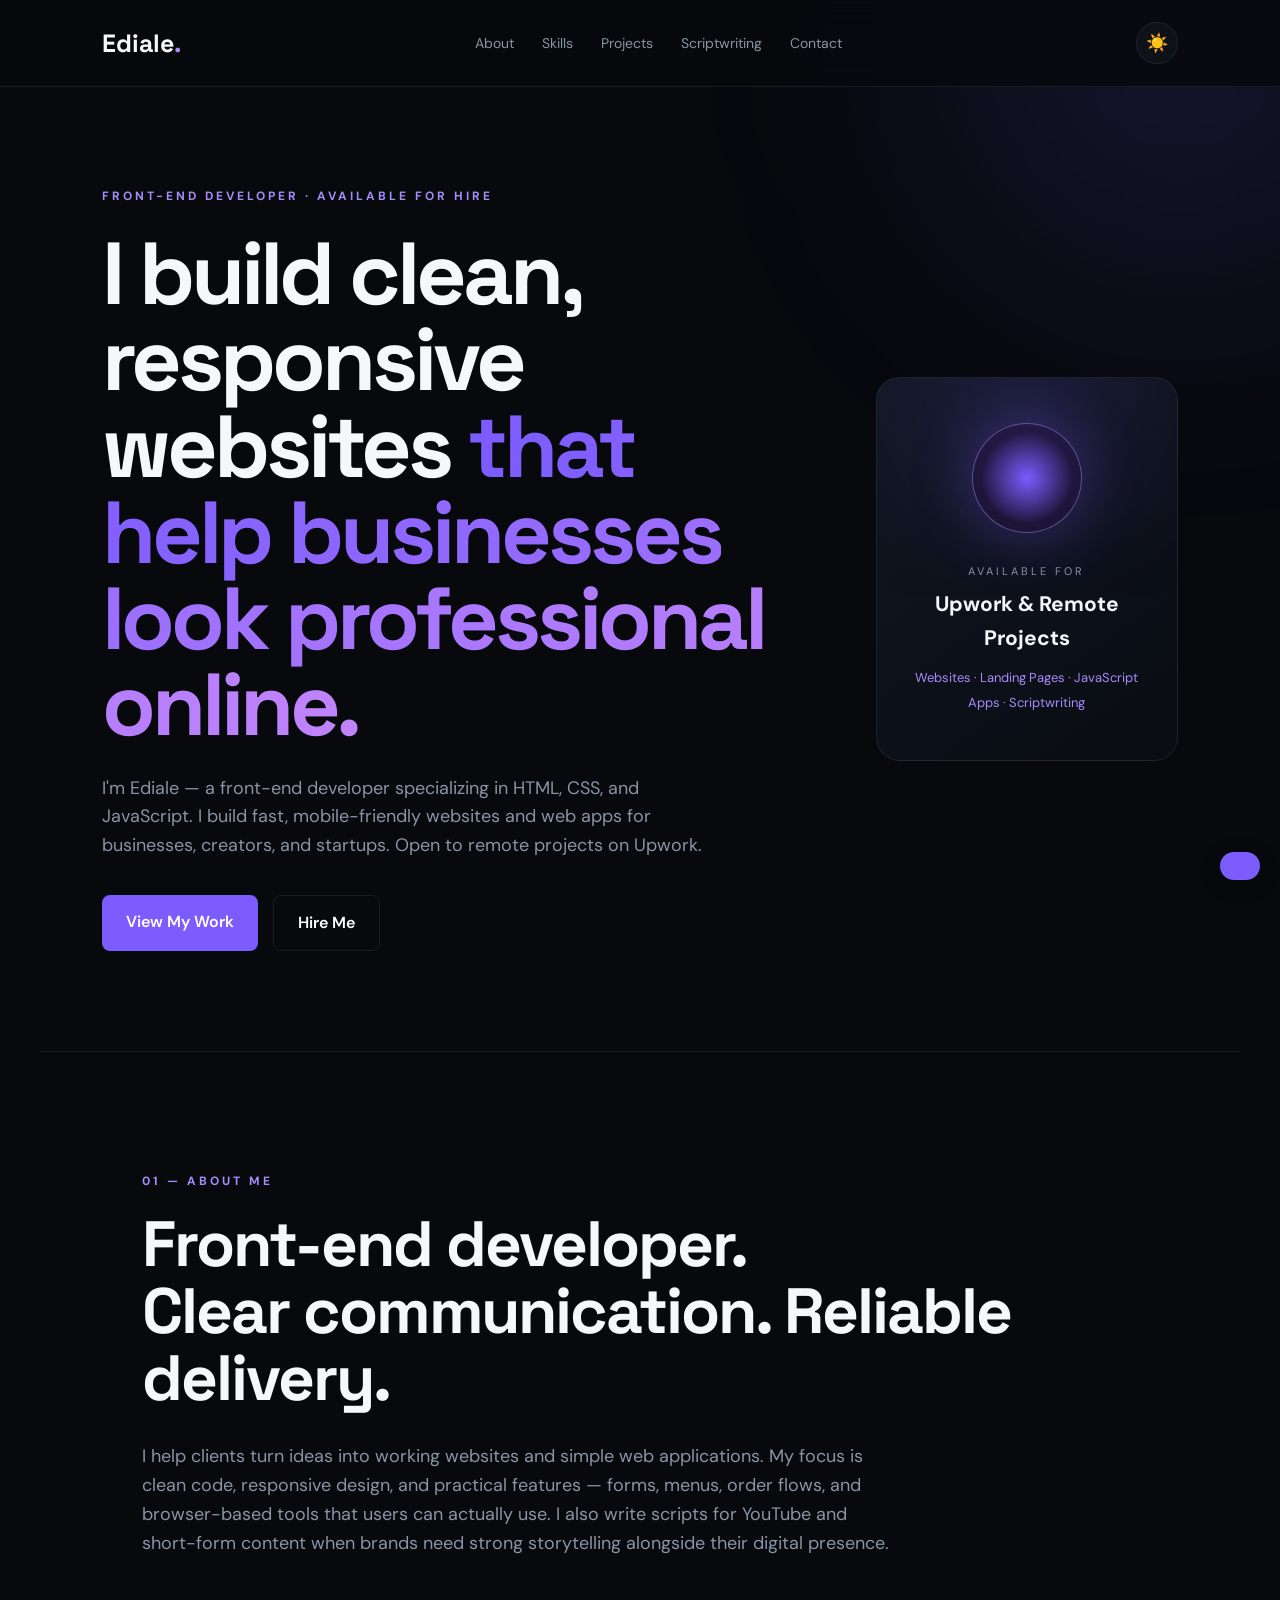
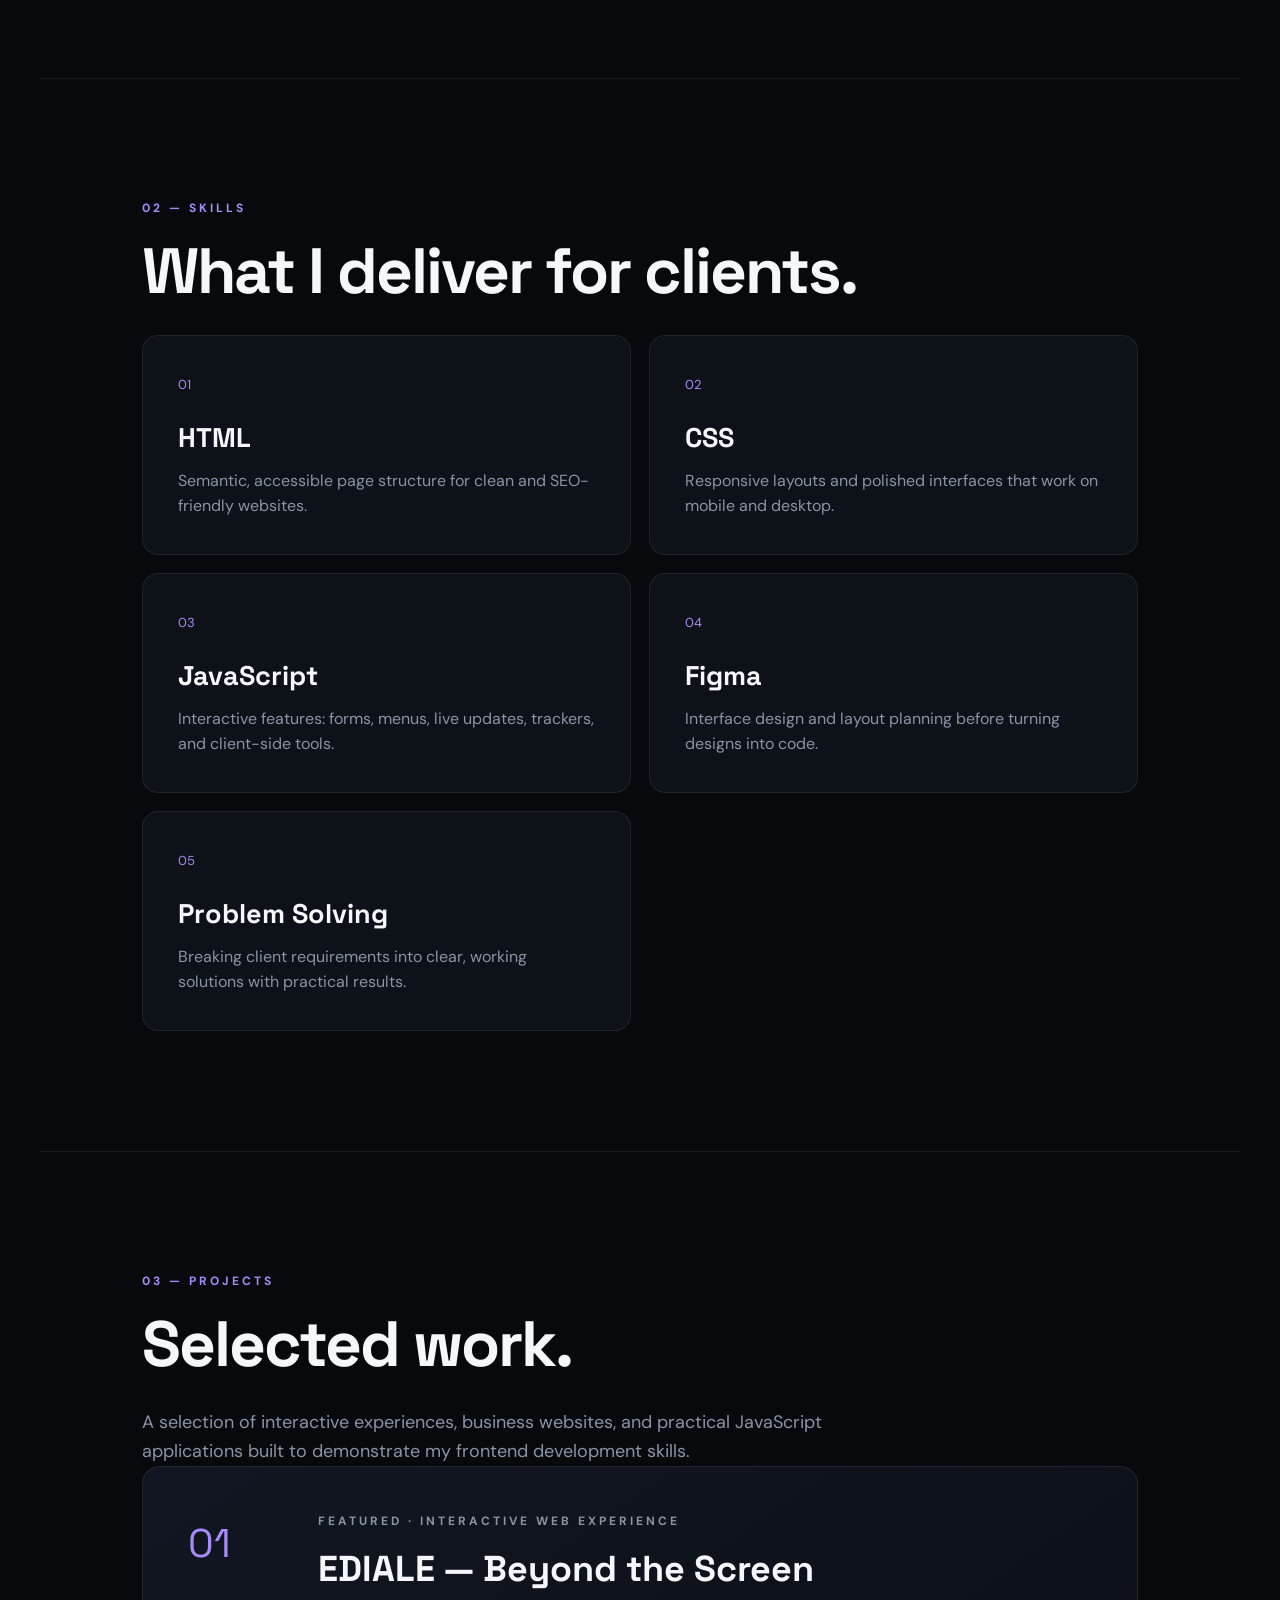
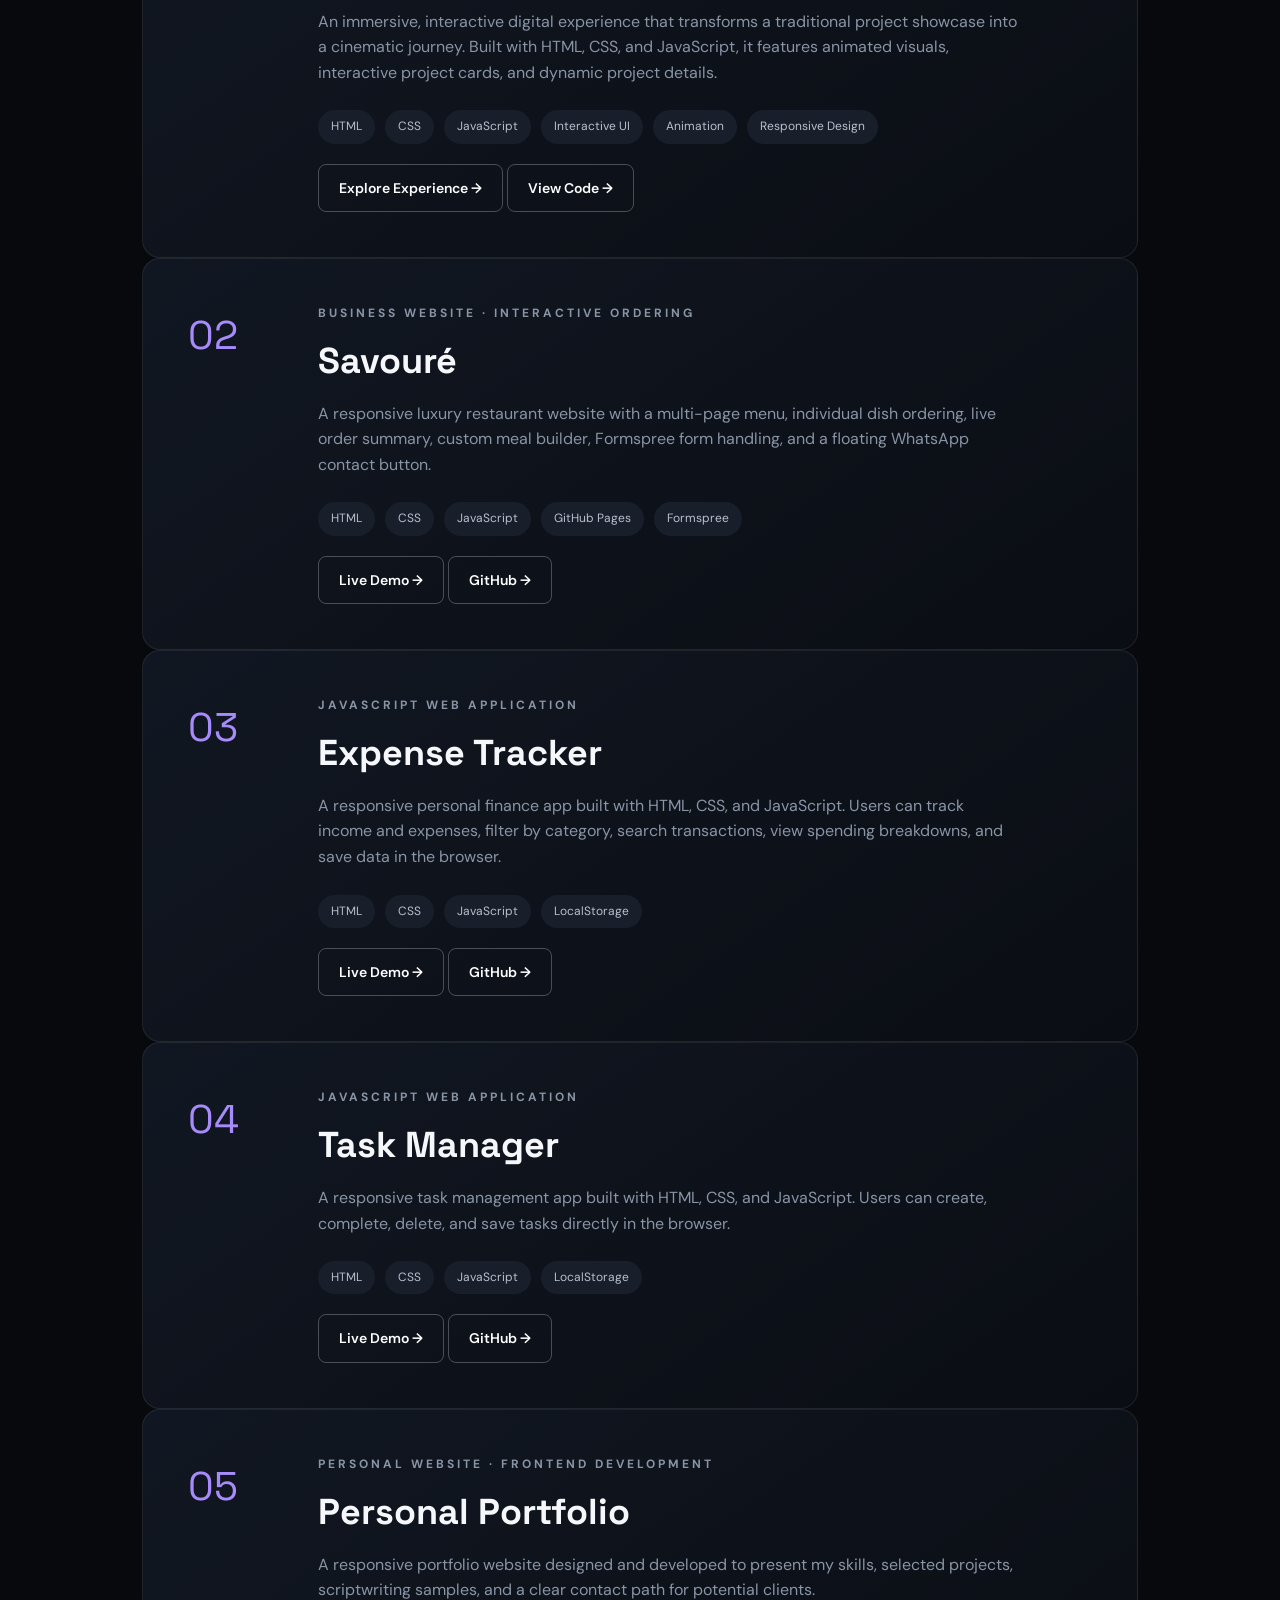
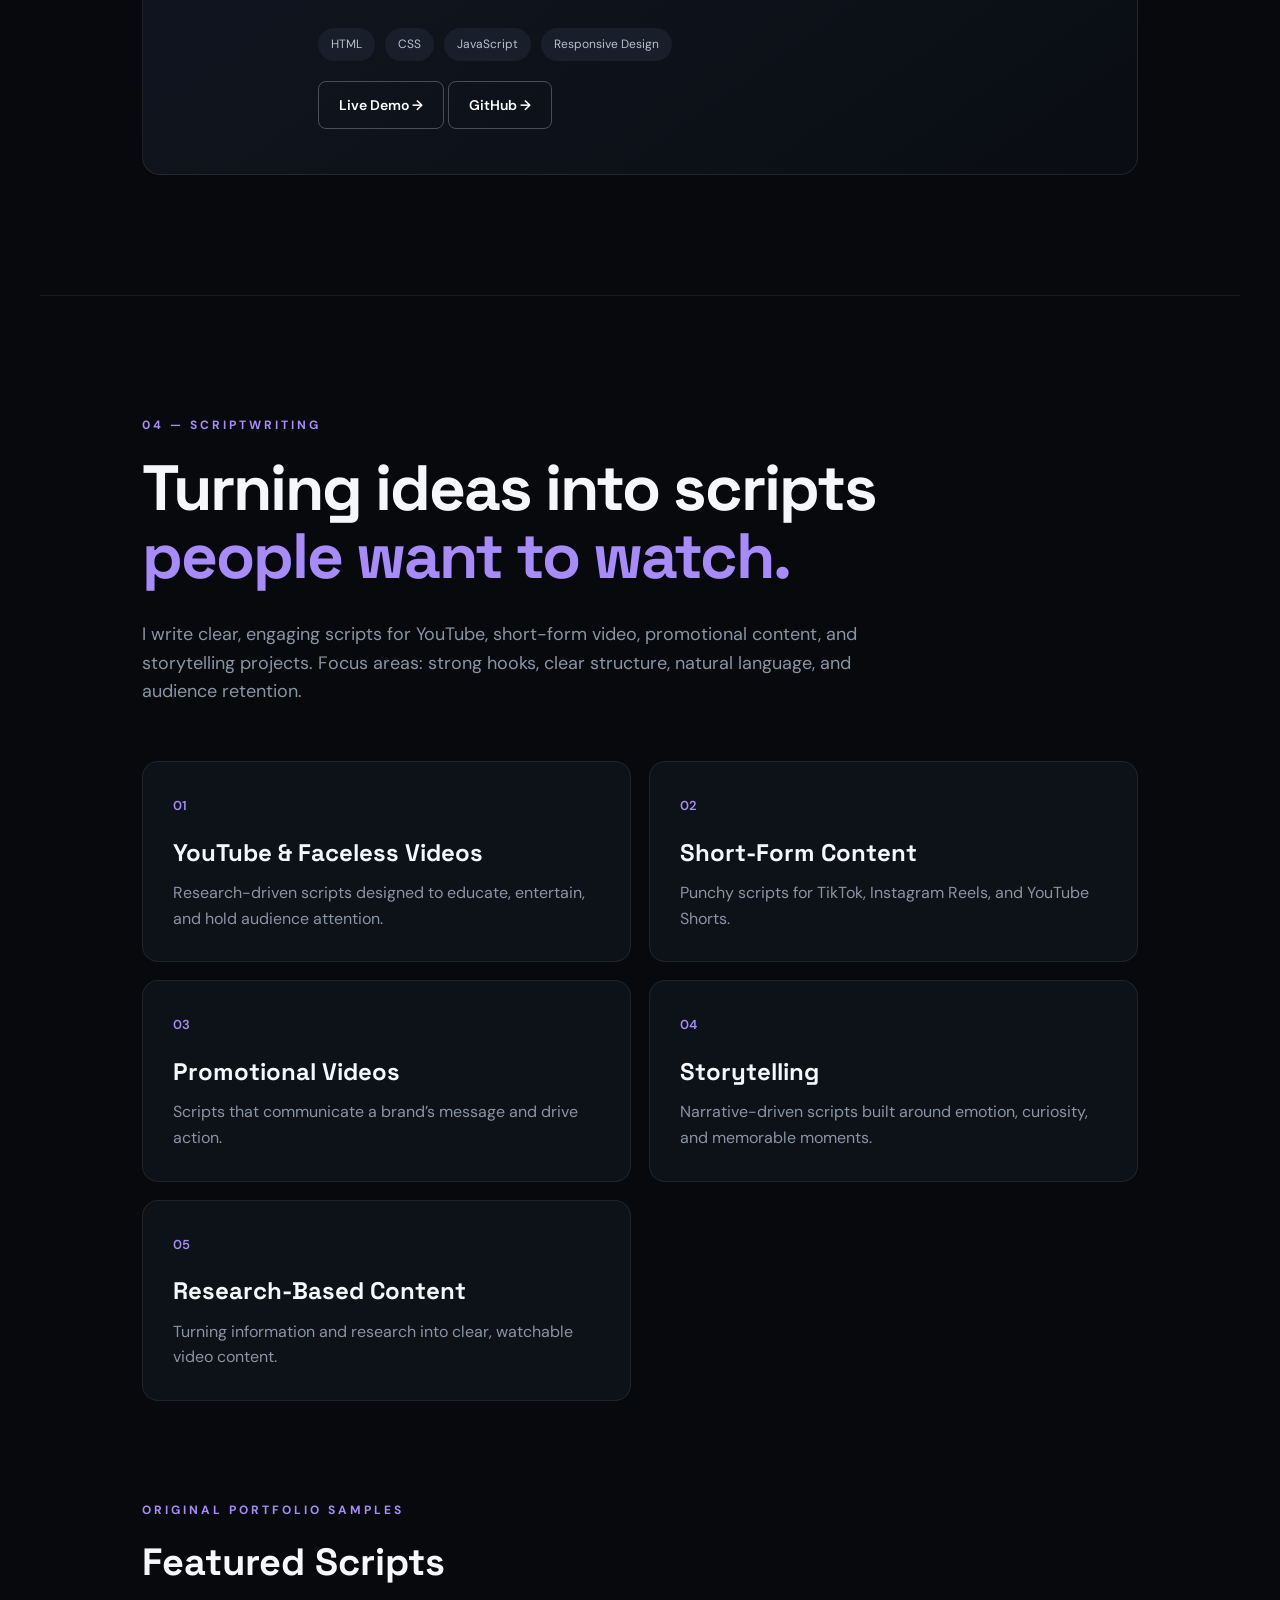
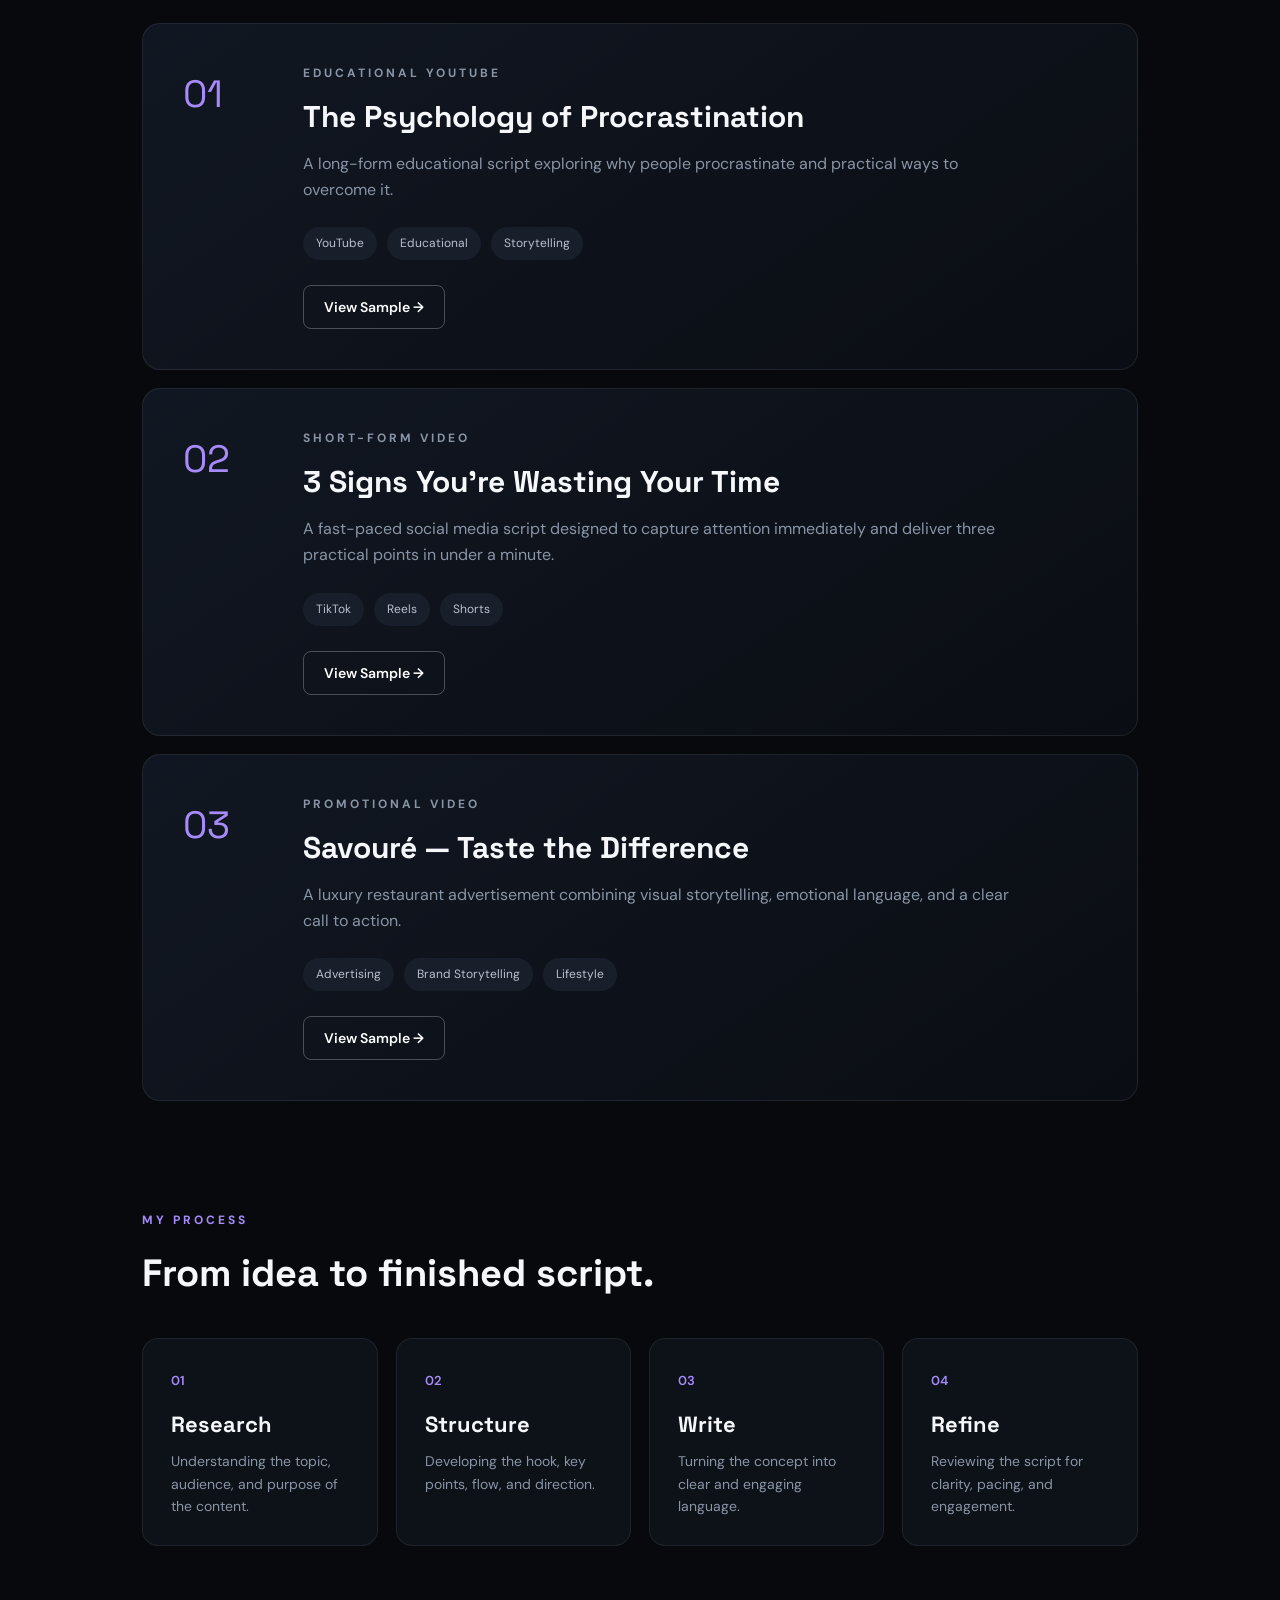
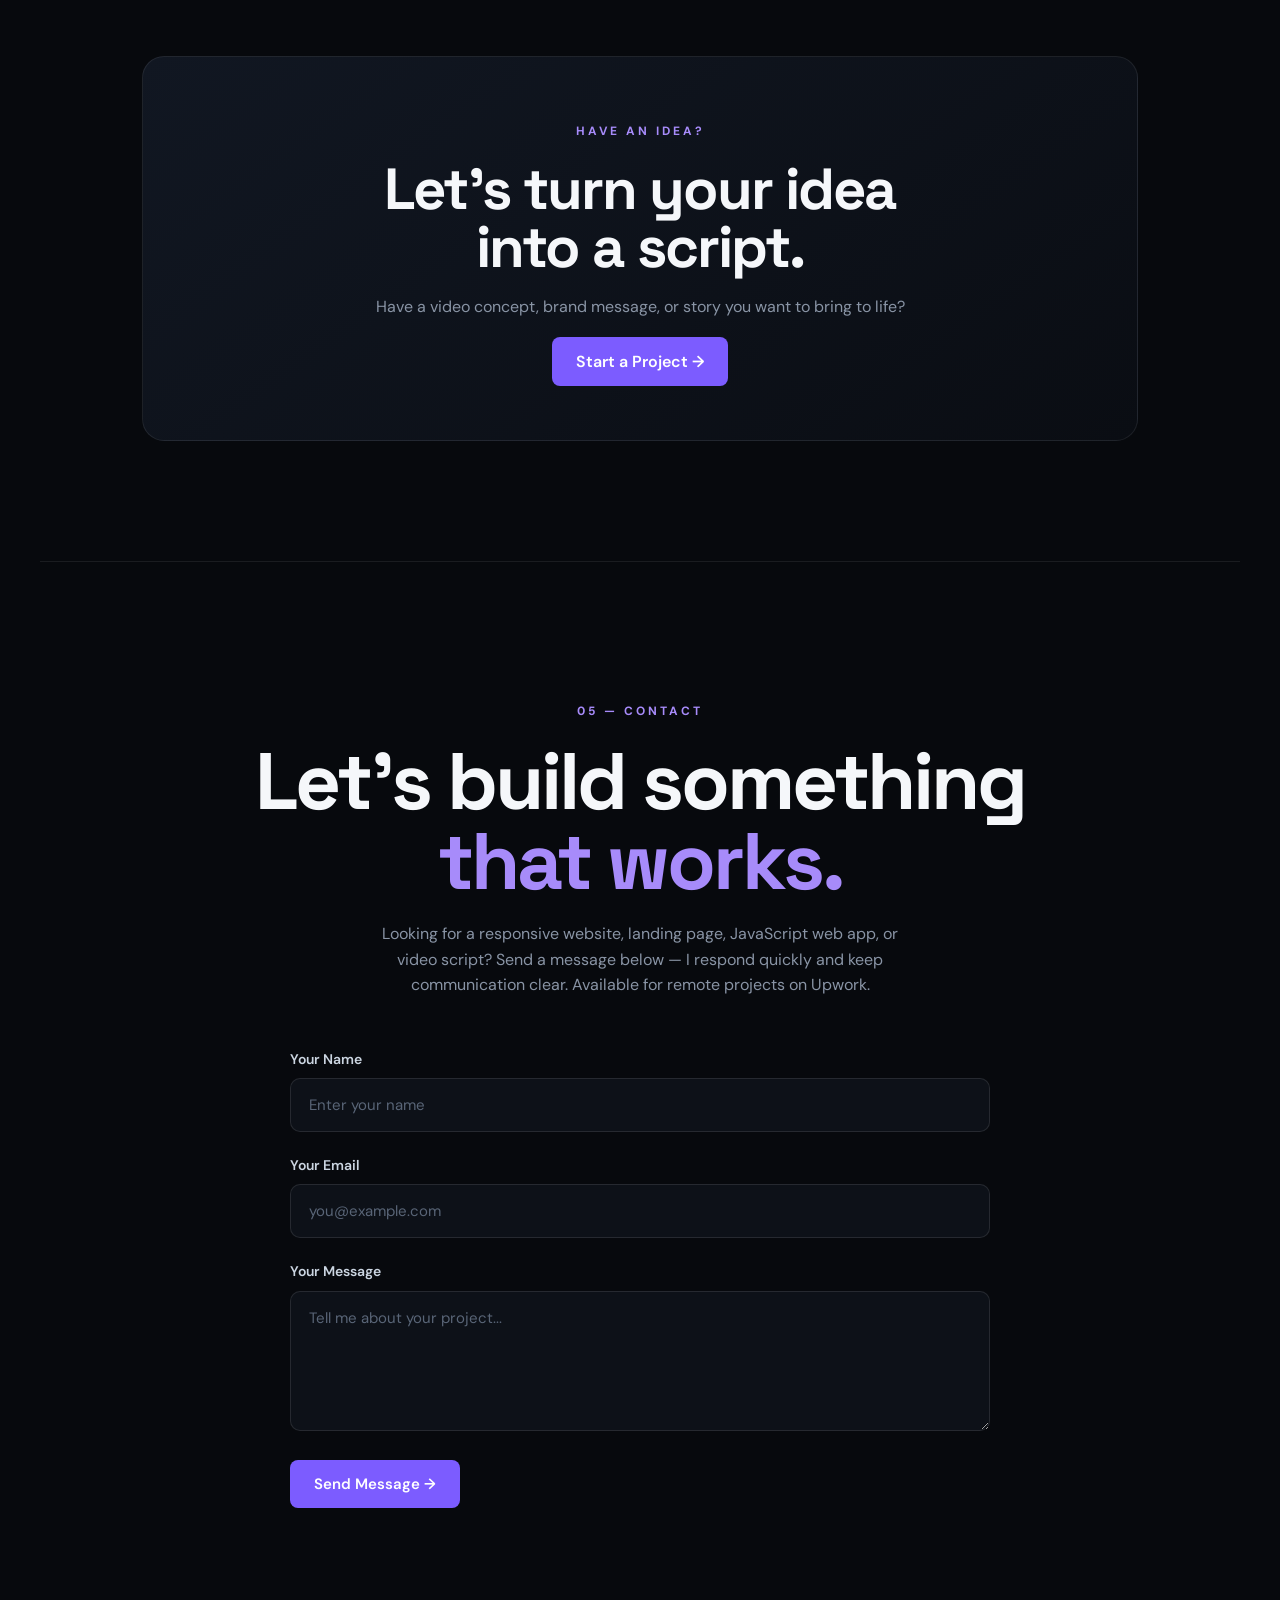
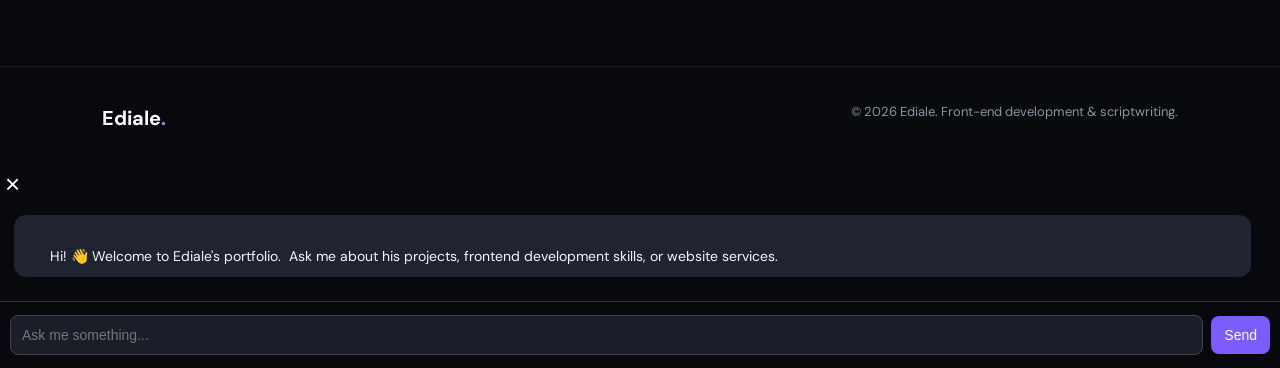
==== commit c4b7d5fe: "Update index.html" ====
--- a/index.html
+++ b/index.html
@@ -1,72 +1,58 @@
-<!DOCTYPE html>
-<html lang="en">
+<!DOCTYPE html><html lang="en">
 <head>
   <meta charset="UTF-8">
   <meta name="viewport" content="width=device-width, initial-scale=1.0">
   <title>Ediale | Front-End Developer — Websites & JavaScript Apps</title>
-  <meta name="description" content="Front-end developer building responsive websites and JavaScript web apps. Available for remote projects on Upwork. Also offers scriptwriting for YouTube and short-form content.">
+  <meta name="description" content="Front-end developer building responsive websites and JavaScript web apps. Explore EDIALE — Beyond the Screen, Savouré, and interactive web applications. Available for remote projects.">
   <link rel="stylesheet" href="style.css">
 </head>
-<body>
-
-<nav class="navbar">
+<body><nav class="navbar">
   <div class="logo">
     Ediale<span>.</span>
-  </div>
-
-  <div class="nav-links" id="nav-links">
+  </div>  <div class="nav-links" id="nav-links">
     <a href="#about">About</a>
     <a href="#skills">Skills</a>
     <a href="#projects">Projects</a>
     <a href="#scriptwriting">Scriptwriting</a>
     <a href="#contact">Contact</a>
-  </div>
-
-  <div class="nav-actions">
+  </div>  <div class="nav-actions">
     <button id="theme-toggle" aria-label="Toggle light and dark mode">
       ☀️
-    </button>
-
-    <button
-      class="menu-toggle"
-      id="menu-toggle"
-      aria-label="Open navigation menu"
-      aria-expanded="false"
-    >
-      ☰
-    </button>
-  </div>
-</nav>
-
-<!-- ================= HERO ================= -->
-<header class="hero">
+    </button><button
+  class="menu-toggle"
+  id="menu-toggle"
+  aria-label="Open navigation menu"
+  aria-expanded="false"
+>
+  ☰
+</button>
+
+  </div>
+</nav><!-- ================= HERO ================= --><header class="hero">
   <div class="hero-content">
     <p class="eyebrow">
       FRONT-END DEVELOPER · AVAILABLE FOR HIRE
-    </p>
-
-    <h1>
-      I build clean, responsive websites
-      <span>that help businesses look professional online.</span>
-    </h1>
-
-    <p class="hero-text">
-      I'm Ediale — a front-end developer specializing in HTML, CSS, and JavaScript.
-      I build fast, mobile-friendly websites and web apps for businesses, creators,
-      and startups. Open to remote projects on Upwork.
-    </p>
-
-    <div class="buttons">
-      <a href="#projects" class="primary-btn">
-        View My Work
-      </a>
-      <a href="#contact" class="secondary-btn">
-        Hire Me
-      </a>
-    </div>
-  </div>
-
-  <div class="hero-card">
+    </p><h1>
+  I build clean, responsive websites
+  <span>that help businesses look professional online.</span>
+</h1>
+
+<p class="hero-text">
+  I'm Ediale — a front-end developer specializing in HTML, CSS, and JavaScript.
+  I build fast, mobile-friendly websites and web apps for businesses, creators,
+  and startups. Open to remote projects on Upwork.
+</p>
+
+<div class="buttons">
+  <a href="#projects" class="primary-btn">
+    View My Work
+  </a>
+  <a href="#contact" class="secondary-btn">
+    Hire Me
+  </a>
+</div>
+
+  </div>  <div class="hero-card">
     <div class="circle"></div>
     <p>AVAILABLE FOR</p>
     <h3>Upwork & Remote Projects</h3>
@@ -74,751 +60,743 @@
       Websites · Landing Pages · JavaScript Apps · Scriptwriting
     </span>
   </div>
-</header>
-
-<!-- ================= ABOUT ================= -->
-<section id="about" class="section">
+</header><!-- ================= ABOUT ================= --><section id="about" class="section">
   <p class="label">
     01 — ABOUT ME
-  </p>
-
-  <h2>
+  </p>  <h2>
     Front-end developer.<br>
     Clear communication. Reliable delivery.
-  </h2>
-
-  <p class="description">
+  </h2>  <p class="description">
     I help clients turn ideas into working websites and simple web applications.
     My focus is clean code, responsive design, and practical features — forms,
     menus, order flows, and browser-based tools that users can actually use.
     I also write scripts for YouTube and short-form content when brands need
     strong storytelling alongside their digital presence.
   </p>
-</section>
-
-<!-- ================= SKILLS ================= -->
-<section id="skills" class="section">
+</section><!-- ================= SKILLS ================= --><section id="skills" class="section">
   <p class="label">
     02 — SKILLS
-  </p>
-
-  <h2>
+  </p>  <h2>
     What I deliver for clients.
-  </h2>
-
-  <div class="skills">
-
-    <div class="skill">
-      <span>01</span>
-      <h3>HTML</h3>
-      <p>
-        Semantic, accessible page structure for clean and SEO-friendly websites.
-      </p>
-    </div>
-
-    <div class="skill">
-      <span>02</span>
-      <h3>CSS</h3>
-      <p>
-        Responsive layouts and polished interfaces that work on mobile and desktop.
-      </p>
-    </div>
-
-    <div class="skill">
-      <span>03</span>
-      <h3>JavaScript</h3>
-      <p>
-        Interactive features: forms, menus, live updates, trackers, and client-side tools.
-      </p>
-    </div>
-
-    <div class="skill">
-      <span>04</span>
-      <h3>Figma</h3>
-      <p>
-        Interface design and layout planning before turning designs into code.
-      </p>
-    </div>
-
-    <div class="skill">
-      <span>05</span>
-      <h3>Problem Solving</h3>
-      <p>
-        Breaking client requirements into clear, working solutions with practical results.
-      </p>
-    </div>
-
-  </div>
-</section>
-
-<!-- ================= PROJECTS ================= -->
-<section id="projects" class="section">
+  </h2>  <div class="skills"><div class="skill">
+  <span>01</span>
+  <h3>HTML</h3>
+  <p>
+    Semantic, accessible page structure for clean and SEO-friendly websites.
+  </p>
+</div>
+
+<div class="skill">
+  <span>02</span>
+  <h3>CSS</h3>
+  <p>
+    Responsive layouts and polished interfaces that work on mobile and desktop.
+  </p>
+</div>
+
+<div class="skill">
+  <span>03</span>
+  <h3>JavaScript</h3>
+  <p>
+    Interactive features: forms, menus, live updates, trackers, and client-side tools.
+  </p>
+</div>
+
+<div class="skill">
+  <span>04</span>
+  <h3>Figma</h3>
+  <p>
+    Interface design and layout planning before turning designs into code.
+  </p>
+</div>
+
+<div class="skill">
+  <span>05</span>
+  <h3>Problem Solving</h3>
+  <p>
+    Breaking client requirements into clear, working solutions with practical results.
+  </p>
+</div>
+
+  </div>
+</section><!-- ================= PROJECTS ================= --><section id="projects" class="section">
   <p class="label">
     03 — PROJECTS
-  </p>
-
-  <h2>
+  </p>  <h2>
     Selected work.
-  </h2>
-
-  <!-- PROJECT 01 — Savouré (strongest client-style project first) -->
-  <div class="project">
+  </h2>  <p class="description">
+    A selection of interactive experiences, business websites, and practical
+    JavaScript applications built to demonstrate my frontend development skills.
+  </p>  <!-- PROJECT 01 — EDIALE: BEYOND THE SCREEN -->  <div class="project">
     <div class="project-number">
       01
-    </div>
-
-    <div>
-      <p class="project-label">
-        CLIENT-READY WEBSITE
-      </p>
-
-      <h3>
-        Savouré
-      </h3>
-
-      <p>
-        A responsive luxury restaurant website with a multi-page menu,
-        individual dish ordering, live order summary, custom meal builder,
-        Formspree form handling, and a floating WhatsApp contact button.
-      </p>
-
-      <div class="tags">
-        <span>HTML</span>
-        <span>CSS</span>
-        <span>JavaScript</span>
-        <span>GitHub Pages</span>
-        <span>Formspree</span>
-      </div>
-
-      <a
-        href="https://eddysparkle.github.io/savoure-restaurant/"
-        target="_blank"
-        rel="noopener noreferrer"
-        class="project-link"
-      >
-        Live Demo →
-      </a>
-
-      <a
-        href="https://github.com/eddysparkle/savoure-restaurant"
-        target="_blank"
-        rel="noopener noreferrer"
-        class="project-link"
-      >
-        GitHub →
-      </a>
-    </div>
-  </div>
-
-  <!-- PROJECT 02 -->
-  <div class="project">
+    </div><div>
+  <p class="project-label">
+    FEATURED · INTERACTIVE WEB EXPERIENCE
+  </p>
+
+  <h3>
+    EDIALE — Beyond the Screen
+  </h3>
+
+  <p>
+    An immersive, interactive digital experience that transforms a
+    traditional project showcase into a cinematic journey. Built with
+    HTML, CSS, and JavaScript, it features animated visuals, interactive
+    project cards, and dynamic project details.
+  </p>
+
+  <div class="tags">
+    <span>HTML</span>
+    <span>CSS</span>
+    <span>JavaScript</span>
+    <span>Interactive UI</span>
+    <span>Animation</span>
+    <span>Responsive Design</span>
+  </div>
+
+  <a
+    href="https://eddysparkle.github.io/ediale-beyond-the-screen/"
+    target="_blank"
+    rel="noopener noreferrer"
+    class="project-link"
+  >
+    Explore Experience →
+  </a>
+
+  <a
+    href="https://github.com/eddysparkle/ediale-beyond-the-screen"
+    target="_blank"
+    rel="noopener noreferrer"
+    class="project-link"
+  >
+    View Code →
+  </a>
+</div>
+
+  </div>  <!-- PROJECT 02 — SAVOURÉ -->  <div class="project">
     <div class="project-number">
       02
-    </div>
-
-    <div>
-      <p class="project-label">
-        WEB APPLICATION
-      </p>
-
-      <h3>
-        Expense Tracker
-      </h3>
-
-      <p>
-        A responsive personal finance app built with HTML, CSS, and JavaScript.
-        Users can track income and expenses, filter by category, search
-        transactions, view spending breakdowns, and save data in the browser.
-      </p>
-
-      <div class="tags">
-        <span>HTML</span>
-        <span>CSS</span>
-        <span>JavaScript</span>
-        <span>LocalStorage</span>
-      </div>
-
-      <a
-        href="https://eddysparkle.github.io/Expense--Tracker/"
-        target="_blank"
-        rel="noopener noreferrer"
-        class="project-link"
-      >
-        Live Demo →
-      </a>
-
-      <a
-        href="https://github.com/eddysparkle/Expense--Tracker"
-        target="_blank"
-        rel="noopener noreferrer"
-        class="project-link"
-      >
-        GitHub →
-      </a>
-    </div>
-  </div>
-
-  <!-- PROJECT 03 -->
-  <div class="project">
+    </div><div>
+  <p class="project-label">
+    BUSINESS WEBSITE · INTERACTIVE ORDERING
+  </p>
+
+  <h3>
+    Savouré
+  </h3>
+
+  <p>
+    A responsive luxury restaurant website with a multi-page menu,
+    individual dish ordering, live order summary, custom meal builder,
+    Formspree form handling, and a floating WhatsApp contact button.
+  </p>
+
+  <div class="tags">
+    <span>HTML</span>
+    <span>CSS</span>
+    <span>JavaScript</span>
+    <span>GitHub Pages</span>
+    <span>Formspree</span>
+  </div>
+
+  <a
+    href="https://eddysparkle.github.io/savoure-restaurant/"
+    target="_blank"
+    rel="noopener noreferrer"
+    class="project-link"
+  >
+    Live Demo →
+  </a>
+
+  <a
+    href="https://github.com/eddysparkle/savoure-restaurant"
+    target="_blank"
+    rel="noopener noreferrer"
+    class="project-link"
+  >
+    GitHub →
+  </a>
+</div>
+
+  </div>  <!-- PROJECT 03 — EXPENSE TRACKER -->  <div class="project">
     <div class="project-number">
       03
-    </div>
-
-    <div>
-      <p class="project-label">
-        WEB APPLICATION
-      </p>
-
-      <h3>
-        Task Manager
-      </h3>
-
-      <p>
-        A responsive task management app built with HTML, CSS, and JavaScript.
-        Users can create, complete, delete, and save tasks directly in the browser.
-      </p>
-
-      <div class="tags">
-        <span>HTML</span>
-        <span>CSS</span>
-        <span>JavaScript</span>
-        <span>LocalStorage</span>
-      </div>
-
-      <a
-        href="https://eddysparkle.github.io/ediale-task-manager/"
-        target="_blank"
-        rel="noopener noreferrer"
-        class="project-link"
-      >
-        Live Demo →
-      </a>
-
-      <a
-        href="https://github.com/eddysparkle/ediale-task-manager"
-        target="_blank"
-        rel="noopener noreferrer"
-        class="project-link"
-      >
-        GitHub →
-      </a>
-    </div>
-  </div>
-
-  <!-- PROJECT 04 -->
-  <div class="project">
+    </div><div>
+  <p class="project-label">
+    JAVASCRIPT WEB APPLICATION
+  </p>
+
+  <h3>
+    Expense Tracker
+  </h3>
+
+  <p>
+    A responsive personal finance app built with HTML, CSS, and JavaScript.
+    Users can track income and expenses, filter by category, search
+    transactions, view spending breakdowns, and save data in the browser.
+  </p>
+
+  <div class="tags">
+    <span>HTML</span>
+    <span>CSS</span>
+    <span>JavaScript</span>
+    <span>LocalStorage</span>
+  </div>
+
+  <a
+    href="https://eddysparkle.github.io/Expense--Tracker/"
+    target="_blank"
+    rel="noopener noreferrer"
+    class="project-link"
+  >
+    Live Demo →
+  </a>
+
+  <a
+    href="https://github.com/eddysparkle/Expense--Tracker"
+    target="_blank"
+    rel="noopener noreferrer"
+    class="project-link"
+  >
+    GitHub →
+  </a>
+</div>
+
+  </div>  <!-- PROJECT 04 — TASK MANAGER -->  <div class="project">
     <div class="project-number">
       04
-    </div>
-
-    <div>
-      <p class="project-label">
-        PERSONAL WEBSITE
-      </p>
-
-      <h3>
-        Personal Portfolio
-      </h3>
-
-      <p>
-        A responsive portfolio website designed and developed to present
-        skills, selected projects, scriptwriting samples, and a clear
-        contact path for clients.
-      </p>
-
-      <div class="tags">
-        <span>HTML</span>
-        <span>CSS</span>
-        <span>JavaScript</span>
-        <span>Responsive</span>
-      </div>
-
-      <a
-        href="https://eddysparkle.github.io/Ediale-Portfolio/"
-        target="_blank"
-        rel="noopener noreferrer"
-        class="project-link"
-      >
-        Live Demo →
-      </a>
-
-      <a
-        href="https://github.com/eddysparkle/Ediale-Portfolio"
-        target="_blank"
-        rel="noopener noreferrer"
-        class="project-link"
-      >
-        GitHub →
-      </a>
-    </div>
-  </div>
-
-</section>
-
-<!-- ================= SCRIPTWRITING ================= -->
-<section id="scriptwriting" class="section scriptwriting-section">
+    </div><div>
+  <p class="project-label">
+    JAVASCRIPT WEB APPLICATION
+  </p>
+
+  <h3>
+    Task Manager
+  </h3>
+
+  <p>
+    A responsive task management app built with HTML, CSS, and JavaScript.
+    Users can create, complete, delete, and save tasks directly in the browser.
+  </p>
+
+  <div class="tags">
+    <span>HTML</span>
+    <span>CSS</span>
+    <span>JavaScript</span>
+    <span>LocalStorage</span>
+  </div>
+
+  <a
+    href="https://eddysparkle.github.io/ediale-task-manager/"
+    target="_blank"
+    rel="noopener noreferrer"
+    class="project-link"
+  >
+    Live Demo →
+  </a>
+
+  <a
+    href="https://github.com/eddysparkle/ediale-task-manager"
+    target="_blank"
+    rel="noopener noreferrer"
+    class="project-link"
+  >
+    GitHub →
+  </a>
+</div>
+
+  </div>  <!-- PROJECT 05 — PERSONAL PORTFOLIO -->  <div class="project">
+    <div class="project-number">
+      05
+    </div><div>
+  <p class="project-label">
+    PERSONAL WEBSITE · FRONTEND DEVELOPMENT
+  </p>
+
+  <h3>
+    Personal Portfolio
+  </h3>
+
+  <p>
+    A responsive portfolio website designed and developed to present
+    my skills, selected projects, scriptwriting samples, and a clear
+    contact path for potential clients.
+  </p>
+
+  <div class="tags">
+    <span>HTML</span>
+    <span>CSS</span>
+    <span>JavaScript</span>
+    <span>Responsive Design</span>
+  </div>
+
+  <a
+    href="https://eddysparkle.github.io/Ediale-Portfolio/"
+    target="_blank"
+    rel="noopener noreferrer"
+    class="project-link"
+  >
+    Live Demo →
+  </a>
+
+  <a
+    href="https://github.com/eddysparkle/Ediale-Portfolio"
+    target="_blank"
+    rel="noopener noreferrer"
+    class="project-link"
+  >
+    GitHub →
+  </a>
+</div>
+
+  </div></section><!-- ================= SCRIPTWRITING ================= --><section id="scriptwriting" class="section scriptwriting-section">
   <p class="label">
     04 — SCRIPTWRITING
-  </p>
-
-  <h2>
+  </p>  <h2>
     Turning ideas into scripts<br>
     <span class="script-heading-accent">people want to watch.</span>
-  </h2>
-
-  <p class="description">
+  </h2>  <p class="description">
     I write clear, engaging scripts for YouTube, short-form video,
     promotional content, and storytelling projects. Focus areas:
     strong hooks, clear structure, natural language, and audience retention.
-  </p>
-
-  <div class="script-services">
-
-    <div class="script-service">
-      <span>01</span>
-      <h3>YouTube & Faceless Videos</h3>
-      <p>
-        Research-driven scripts designed to educate, entertain,
-        and hold audience attention.
-      </p>
-    </div>
-
-    <div class="script-service">
-      <span>02</span>
-      <h3>Short-Form Content</h3>
-      <p>
-        Punchy scripts for TikTok, Instagram Reels, and YouTube Shorts.
-      </p>
-    </div>
-
-    <div class="script-service">
-      <span>03</span>
-      <h3>Promotional Videos</h3>
-      <p>
-        Scripts that communicate a brand’s message and drive action.
-      </p>
-    </div>
-
-    <div class="script-service">
-      <span>04</span>
-      <h3>Storytelling</h3>
-      <p>
-        Narrative-driven scripts built around emotion, curiosity,
-        and memorable moments.
-      </p>
-    </div>
-
-    <div class="script-service">
-      <span>05</span>
-      <h3>Research-Based Content</h3>
-      <p>
-        Turning information and research into clear, watchable video content.
-      </p>
-    </div>
-
-  </div>
-
-  <div class="script-samples">
+  </p>  <div class="script-services"><div class="script-service">
+  <span>01</span>
+  <h3>YouTube & Faceless Videos</h3>
+  <p>
+    Research-driven scripts designed to educate, entertain,
+    and hold audience attention.
+  </p>
+</div>
+
+<div class="script-service">
+  <span>02</span>
+  <h3>Short-Form Content</h3>
+  <p>
+    Punchy scripts for TikTok, Instagram Reels, and YouTube Shorts.
+  </p>
+</div>
+
+<div class="script-service">
+  <span>03</span>
+  <h3>Promotional Videos</h3>
+  <p>
+    Scripts that communicate a brand’s message and drive action.
+  </p>
+</div>
+
+<div class="script-service">
+  <span>04</span>
+  <h3>Storytelling</h3>
+  <p>
+    Narrative-driven scripts built around emotion, curiosity,
+    and memorable moments.
+  </p>
+</div>
+
+<div class="script-service">
+  <span>05</span>
+  <h3>Research-Based Content</h3>
+  <p>
+    Turning information and research into clear, watchable video content.
+  </p>
+</div>
+
+  </div>  <div class="script-samples">
     <p class="project-label">
       ORIGINAL PORTFOLIO SAMPLES
-    </p>
-
-    <h3 class="samples-heading">
-      Featured Scripts
-    </h3>
-
-    <!-- SAMPLE 01 -->
-    <article class="script-sample">
-      <div class="script-sample-number">01</div>
-      <div class="script-sample-content">
-        <p class="project-label">EDUCATIONAL YOUTUBE</p>
-        <h3>The Psychology of Procrastination</h3>
-        <p>
-          A long-form educational script exploring why people procrastinate
-          and practical ways to overcome it.
-        </p>
-        <div class="tags">
-          <span>YouTube</span>
-          <span>Educational</span>
-          <span>Storytelling</span>
-        </div>
-        <button
-          class="script-view-btn"
-          type="button"
-          onclick="toggleScript('script-one')"
-        >
-          View Sample →
-        </button>
-      </div>
-    </article>
-
-    <div id="script-one" class="script-full">
-      <div class="script-full-header">
-        <div>
-          <p class="project-label">ORIGINAL PORTFOLIO SAMPLE</p>
-          <h3>The Psychology of Procrastination</h3>
-        </div>
-        <button
-          type="button"
-          class="script-close"
-          onclick="toggleScript('script-one')"
-          aria-label="Close script"
-        >
-          ×
-        </button>
-      </div>
-
-      <div class="script-text">
-        <p><strong>[HOOK — 0:00–0:30]</strong></p>
-        <p>You sit down to work.</p>
-        <p>You open your laptop.</p>
-        <p>You tell yourself, "I'll start in five minutes."</p>
-        <p>Five minutes becomes thirty.</p>
-        <p>Then you check your phone.</p>
-        <p>You watch one video.</p>
-        <p>Then another.</p>
-        <p>And suddenly, two hours have disappeared.</p>
-        <p>The strange part?</p>
-        <p>You actually wanted to get the work done.</p>
-        <p>So why didn't you?</p>
-        <p>
-          The answer may have less to do with laziness—and much more
-          to do with how your brain responds to discomfort.
-        </p>
-
-        <p><strong>[INTRODUCTION — 0:30–1:10]</strong></p>
-        <p>
-          Procrastination is something almost everyone experiences.
-          We postpone an important task, even when we know delaying it
-          will make things worse.
-        </p>
-        <p>
-          We tell ourselves we'll start tomorrow. But tomorrow comes,
-          and somehow, the task gets pushed back again.
-        </p>
-        <p>
-          But procrastination isn't simply about poor time management.
-          In many situations, it's about emotion.
-        </p>
-
-        <p><strong>[SECTION 1 — WHY WE PROCRASTINATE]</strong></p>
-        <p>Imagine you have an important project to complete.</p>
-        <p>The project isn't necessarily difficult. But it feels overwhelming.</p>
-        <p>
-          Maybe you don't know exactly where to begin.
-          Maybe you're afraid the final result won't be good enough.
-          Or maybe the task is simply boring.
-        </p>
-        <p>
-          Your brain recognizes that discomfort and presents you with
-          an easier alternative.
-        </p>
-        <p>
-          Your phone. Social media. A television show.
-          Anything that gives you an immediate feeling of comfort.
-        </p>
-        <p>
-          The easier activity provides an immediate reward, while the
-          important task offers a reward somewhere in the future.
-        </p>
-        <p>
-          And the human brain often prefers the reward it can have right now.
-        </p>
-
-        <p><strong>[SECTION 2 — THE FIVE-MINUTE TRICK]</strong></p>
-        <p>
-          Instead of telling yourself, "I need to finish this entire
-          project today," tell yourself, "I'll work on it for five minutes."
-        </p>
-        <p>
-          The goal isn't necessarily to finish the task.
-          The goal is to overcome the resistance to starting.
-        </p>
-        <p>
-          Once you've started, continuing often becomes easier because
-          the psychological barrier has already been broken.
-        </p>
-        <p>Small progress creates momentum.</p>
-
-        <p><strong>[SECTION 3 — MAKE DISTRACTION HARDER]</strong></p>
-        <p>
-          If distractions are always within reach, you'll constantly
-          have to rely on willpower to resist them.
-        </p>
-        <p>
-          So instead of asking, "How can I become more disciplined?"
-          ask, "How can I make distraction more difficult?"
-        </p>
-        <p>
-          Put your phone somewhere you can't easily reach it.
-          Close unnecessary browser tabs.
-          Turn off notifications.
-        </p>
-        <p>
-          Make the behavior you want easier—and the behavior you don't
-          want harder.
-        </p>
-
-        <p><strong>[ENDING]</strong></p>
-        <p>
-          The next time you catch yourself procrastinating, don't
-          immediately call yourself lazy.
-        </p>
-        <p>Instead, ask yourself: "What exactly am I avoiding?"</p>
-        <p>
-          You don't need to feel ready.
-          You just need to begin.
-        </p>
-        <p>
-          Because sometimes, the hardest part of getting something done...
-          is simply beginning.
-        </p>
-      </div>
+    </p><h3 class="samples-heading">
+  Featured Scripts
+</h3>
+
+<!-- SAMPLE 01 -->
+<article class="script-sample">
+  <div class="script-sample-number">01</div>
+  <div class="script-sample-content">
+    <p class="project-label">EDUCATIONAL YOUTUBE</p>
+    <h3>The Psychology of Procrastination</h3>
+    <p>
+      A long-form educational script exploring why people procrastinate
+      and practical ways to overcome it.
+    </p>
+    <div class="tags">
+      <span>YouTube</span>
+      <span>Educational</span>
+      <span>Storytelling</span>
     </div>
-
-    <!-- SAMPLE 02 -->
-    <article class="script-sample">
-      <div class="script-sample-number">02</div>
-      <div class="script-sample-content">
-        <p class="project-label">SHORT-FORM VIDEO</p>
-        <h3>3 Signs You're Wasting Your Time</h3>
-        <p>
-          A fast-paced social media script designed to capture attention
-          immediately and deliver three practical points in under a minute.
-        </p>
-        <div class="tags">
-          <span>TikTok</span>
-          <span>Reels</span>
-          <span>Shorts</span>
-        </div>
-        <button
-          class="script-view-btn"
-          type="button"
-          onclick="toggleScript('script-two')"
-        >
-          View Sample →
-        </button>
-      </div>
-    </article>
-
-    <div id="script-two" class="script-full">
-      <div class="script-full-header">
-        <div>
-          <p class="project-label">ORIGINAL PORTFOLIO SAMPLE</p>
-          <h3>3 Signs You're Wasting Your Time</h3>
-        </div>
-        <button
-          type="button"
-          class="script-close"
-          onclick="toggleScript('script-two')"
-          aria-label="Close script"
-        >
-          ×
-        </button>
-      </div>
-
-      <div class="script-text">
-        <p><strong>[HOOK — 0:00–0:05]</strong></p>
-        <p>You might be wasting hours every day without realizing it.</p>
-        <p>And the scary part?</p>
-        <p>It doesn't always look like you're doing nothing.</p>
-
-        <p><strong>[POINT 1 — 0:05–0:18]</strong></p>
-        <p>Number one: You're constantly switching between tasks.</p>
-        <p>
-          You start working on something, check your phone,
-          answer a message, open another tab, then return to
-          the original task.
-        </p>
-        <p>
-          Instead of trying to do five things at once,
-          give one task your full attention.
-        </p>
-
-        <p><strong>[POINT 2 — 0:18–0:32]</strong></p>
-        <p>Number two: You're consuming more than you're creating.</p>
-        <p>
-          You're watching tutorials. Saving posts. Reading advice.
-          Planning.
-        </p>
-        <p>
-          But you're not actually doing the thing you want
-          to get better at.
-        </p>
-        <p>
-          Learning is useful—but eventually, you have to put
-          the information into practice.
-        </p>
-
-        <p><strong>[POINT 3 — 0:32–0:46]</strong></p>
-        <p>Number three: You're waiting for motivation.</p>
-        <p>
-          You keep telling yourself you'll start when you feel ready.
-          But motivation isn't guaranteed to show up.
-        </p>
-        <p>
-          Sometimes, you have to start first.
-          Action creates momentum.
-        </p>
-
-        <p><strong>[CTA — 0:46–0:55]</strong></p>
-        <p>So here's your challenge:</p>
-        <p>
-          Put your phone away. Pick one important task.
-          And work on it for just 20 minutes.
-        </p>
-        <p>
-          You might be surprised by how much you can accomplish
-          when you stop switching and start focusing.
-        </p>
-      </div>
+    <button
+      class="script-view-btn"
+      type="button"
+      onclick="toggleScript('script-one')"
+    >
+      View Sample →
+    </button>
+  </div>
+</article>
+
+<div id="script-one" class="script-full">
+  <div class="script-full-header">
+    <div>
+      <p class="project-label">ORIGINAL PORTFOLIO SAMPLE</p>
+      <h3>The Psychology of Procrastination</h3>
     </div>
-
-    <!-- SAMPLE 03 -->
-    <article class="script-sample">
-      <div class="script-sample-number">03</div>
-      <div class="script-sample-content">
-        <p class="project-label">PROMOTIONAL VIDEO</p>
-        <h3>Savouré — Taste the Difference</h3>
-        <p>
-          A luxury restaurant advertisement combining visual storytelling,
-          emotional language, and a clear call to action.
-        </p>
-        <div class="tags">
-          <span>Advertising</span>
-          <span>Brand Storytelling</span>
-          <span>Lifestyle</span>
-        </div>
-        <button
-          class="script-view-btn"
-          type="button"
-          onclick="toggleScript('script-three')"
-        >
-          View Sample →
-        </button>
-      </div>
-    </article>
-
-    <div id="script-three" class="script-full">
-      <div class="script-full-header">
-        <div>
-          <p class="project-label">ORIGINAL PORTFOLIO SAMPLE</p>
-          <h3>Savouré — Taste the Difference</h3>
-        </div>
-        <button
-          type="button"
-          class="script-close"
-          onclick="toggleScript('script-three')"
-          aria-label="Close script"
-        >
-          ×
-        </button>
-      </div>
-
-      <div class="script-text">
-        <p><strong>[OPENING — 0:00–0:08]</strong></p>
-        <p>
-          <strong>VISUAL:</strong> Dubai skyline at sunset.
-          Slow transition into an elegant restaurant interior.
-        </p>
-        <p><strong>VOICEOVER:</strong></p>
-        <p>Some evenings are meant to be remembered.</p>
-        <p>
-          Not simply because of where you went...
-          but because of how the moment made you feel.
-        </p>
-
-        <p><strong>[SCENE 2 — 0:08–0:22]</strong></p>
-        <p>
-          <strong>VISUAL:</strong> Close-up shots of beautifully
-          plated African-fusion dishes.
-        </p>
-        <p><strong>VOICEOVER:</strong></p>
-        <p>
-          At Savouré, familiar African flavors meet contemporary
-          culinary artistry.
-        </p>
-        <p>
-          Every plate is carefully created to bring together
-          tradition, creativity and unforgettable taste.
-        </p>
-
-        <p><strong>[SCENE 3 — 0:22–0:38]</strong></p>
-        <p>
-          <strong>VISUAL:</strong> A couple entering the restaurant.
-          Soft lighting. A waiter welcoming them to their table.
-        </p>
-        <p><strong>VOICEOVER:</strong></p>
-        <p>
-          Whether it's an intimate dinner for two...
-          a celebration with friends...
-          or simply an evening when you want to experience
-          something extraordinary...
-        </p>
-        <p>
-          Savouré gives you a reason to slow down and enjoy the moment.
-        </p>
-
-        <p><strong>[SCENE 4 — 0:38–0:55]</strong></p>
-        <p>
-          <strong>VISUAL:</strong> Chef preparing a dish.
-          Cut to beautifully presented food arriving at the table.
-        </p>
-        <p><strong>VOICEOVER:</strong></p>
-        <p>
-          From the first aroma...
-          to the first bite...
-          every detail is designed to turn dinner into an experience.
-        </p>
-        <p>
-          Because exceptional food shouldn't just satisfy your appetite.
-          It should create a memory.
-        </p>
-
-        <p><strong>[CALL TO ACTION — 0:55–1:05]</strong></p>
-        <p>
-          <strong>VISUAL:</strong> Couple enjoying dinner.
-          Camera slowly pulls back to reveal the restaurant.
-        </p>
-        <p><strong>VOICEOVER:</strong></p>
-        <p>Savouré.</p>
-        <p>Where African flavors meet modern luxury.</p>
-        <p>
-          Reserve your table and discover your next unforgettable evening.
-        </p>
-      </div>
+    <button
+      type="button"
+      class="script-close"
+      onclick="toggleScript('script-one')"
+      aria-label="Close script"
+    >
+      ×
+    </button>
+  </div>
+
+  <div class="script-text">
+    <p><strong>[HOOK — 0:00–0:30]</strong></p>
+    <p>You sit down to work.</p>
+    <p>You open your laptop.</p>
+    <p>You tell yourself, "I'll start in five minutes."</p>
+    <p>Five minutes becomes thirty.</p>
+    <p>Then you check your phone.</p>
+    <p>You watch one video.</p>
+    <p>Then another.</p>
+    <p>And suddenly, two hours have disappeared.</p>
+    <p>The strange part?</p>
+    <p>You actually wanted to get the work done.</p>
+    <p>So why didn't you?</p>
+    <p>
+      The answer may have less to do with laziness—and much more
+      to do with how your brain responds to discomfort.
+    </p>
+
+    <p><strong>[INTRODUCTION — 0:30–1:10]</strong></p>
+    <p>
+      Procrastination is something almost everyone experiences.
+      We postpone an important task, even when we know delaying it
+      will make things worse.
+    </p>
+    <p>
+      We tell ourselves we'll start tomorrow. But tomorrow comes,
+      and somehow, the task gets pushed back again.
+    </p>
+    <p>
+      But procrastination isn't simply about poor time management.
+      In many situations, it's about emotion.
+    </p>
+
+    <p><strong>[SECTION 1 — WHY WE PROCRASTINATE]</strong></p>
+    <p>Imagine you have an important project to complete.</p>
+    <p>The project isn't necessarily difficult. But it feels overwhelming.</p>
+    <p>
+      Maybe you don't know exactly where to begin.
+      Maybe you're afraid the final result won't be good enough.
+      Or maybe the task is simply boring.
+    </p>
+    <p>
+      Your brain recognizes that discomfort and presents you with
+      an easier alternative.
+    </p>
+    <p>
+      Your phone. Social media. A television show.
+      Anything that gives you an immediate feeling of comfort.
+    </p>
+    <p>
+      The easier activity provides an immediate reward, while the
+      important task offers a reward somewhere in the future.
+    </p>
+    <p>
+      And the human brain often prefers the reward it can have right now.
+    </p>
+
+    <p><strong>[SECTION 2 — THE FIVE-MINUTE TRICK]</strong></p>
+    <p>
+      Instead of telling yourself, "I need to finish this entire
+      project today," tell yourself, "I'll work on it for five minutes."
+    </p>
+    <p>
+      The goal isn't necessarily to finish the task.
+      The goal is to overcome the resistance to starting.
+    </p>
+    <p>
+      Once you've started, continuing often becomes easier because
+      the psychological barrier has already been broken.
+    </p>
+    <p>Small progress creates momentum.</p>
+
+    <p><strong>[SECTION 3 — MAKE DISTRACTION HARDER]</strong></p>
+    <p>
+      If distractions are always within reach, you'll constantly
+      have to rely on willpower to resist them.
+    </p>
+    <p>
+      So instead of asking, "How can I become more disciplined?"
+      ask, "How can I make distraction more difficult?"
+    </p>
+    <p>
+      Put your phone somewhere you can't easily reach it.
+      Close unnecessary browser tabs.
+      Turn off notifications.
+    </p>
+    <p>
+      Make the behavior you want easier—and the behavior you don't
+      want harder.
+    </p>
+
+    <p><strong>[ENDING]</strong></p>
+    <p>
+      The next time you catch yourself procrastinating, don't
+      immediately call yourself lazy.
+    </p>
+    <p>Instead, ask yourself: "What exactly am I avoiding?"</p>
+    <p>
+      You don't need to feel ready.
+      You just need to begin.
+    </p>
+    <p>
+      Because sometimes, the hardest part of getting something done...
+      is simply beginning.
+    </p>
+  </div>
+</div>
+
+<!-- SAMPLE 02 -->
+<article class="script-sample">
+  <div class="script-sample-number">02</div>
+  <div class="script-sample-content">
+    <p class="project-label">SHORT-FORM VIDEO</p>
+    <h3>3 Signs You're Wasting Your Time</h3>
+    <p>
+      A fast-paced social media script designed to capture attention
+      immediately and deliver three practical points in under a minute.
+    </p>
+    <div class="tags">
+      <span>TikTok</span>
+      <span>Reels</span>
+      <span>Shorts</span>
     </div>
-  </div>
-
-  <div class="script-process">
+    <button
+      class="script-view-btn"
+      type="button"
+      onclick="toggleScript('script-two')"
+    >
+      View Sample →
+    </button>
+  </div>
+</article>
+
+<div id="script-two" class="script-full">
+  <div class="script-full-header">
+    <div>
+      <p class="project-label">ORIGINAL PORTFOLIO SAMPLE</p>
+      <h3>3 Signs You're Wasting Your Time</h3>
+    </div>
+    <button
+      type="button"
+      class="script-close"
+      onclick="toggleScript('script-two')"
+      aria-label="Close script"
+    >
+      ×
+    </button>
+  </div>
+
+  <div class="script-text">
+    <p><strong>[HOOK — 0:00–0:05]</strong></p>
+    <p>You might be wasting hours every day without realizing it.</p>
+    <p>And the scary part?</p>
+    <p>It doesn't always look like you're doing nothing.</p>
+
+    <p><strong>[POINT 1 — 0:05–0:18]</strong></p>
+    <p>Number one: You're constantly switching between tasks.</p>
+    <p>
+      You start working on something, check your phone,
+      answer a message, open another tab, then return to
+      the original task.
+    </p>
+    <p>
+      Instead of trying to do five things at once,
+      give one task your full attention.
+    </p>
+
+    <p><strong>[POINT 2 — 0:18–0:32]</strong></p>
+    <p>Number two: You're consuming more than you're creating.</p>
+    <p>
+      You're watching tutorials. Saving posts. Reading advice.
+      Planning.
+    </p>
+    <p>
+      But you're not actually doing the thing you want
+      to get better at.
+    </p>
+    <p>
+      Learning is useful—but eventually, you have to put
+      the information into practice.
+    </p>
+
+    <p><strong>[POINT 3 — 0:32–0:46]</strong></p>
+    <p>Number three: You're waiting for motivation.</p>
+    <p>
+      You keep telling yourself you'll start when you feel ready.
+      But motivation isn't guaranteed to show up.
+    </p>
+    <p>
+      Sometimes, you have to start first.
+      Action creates momentum.
+    </p>
+
+    <p><strong>[CTA — 0:46–0:55]</strong></p>
+    <p>So here's your challenge:</p>
+    <p>
+      Put your phone away. Pick one important task.
+      And work on it for just 20 minutes.
+    </p>
+    <p>
+      You might be surprised by how much you can accomplish
+      when you stop switching and start focusing.
+    </p>
+  </div>
+</div>
+
+<!-- SAMPLE 03 -->
+<article class="script-sample">
+  <div class="script-sample-number">03</div>
+  <div class="script-sample-content">
+    <p class="project-label">PROMOTIONAL VIDEO</p>
+    <h3>Savouré — Taste the Difference</h3>
+    <p>
+      A luxury restaurant advertisement combining visual storytelling,
+      emotional language, and a clear call to action.
+    </p>
+    <div class="tags">
+      <span>Advertising</span>
+      <span>Brand Storytelling</span>
+      <span>Lifestyle</span>
+    </div>
+    <button
+      class="script-view-btn"
+      type="button"
+      onclick="toggleScript('script-three')"
+    >
+      View Sample →
+    </button>
+  </div>
+</article>
+
+<div id="script-three" class="script-full">
+  <div class="script-full-header">
+    <div>
+      <p class="project-label">ORIGINAL PORTFOLIO SAMPLE</p>
+      <h3>Savouré — Taste the Difference</h3>
+    </div>
+    <button
+      type="button"
+      class="script-close"
+      onclick="toggleScript('script-three')"
+      aria-label="Close script"
+    >
+      ×
+    </button>
+  </div>
+
+  <div class="script-text">
+    <p><strong>[OPENING — 0:00–0:08]</strong></p>
+    <p>
+      <strong>VISUAL:</strong> Dubai skyline at sunset.
+      Slow transition into an elegant restaurant interior.
+    </p>
+    <p><strong>VOICEOVER:</strong></p>
+    <p>Some evenings are meant to be remembered.</p>
+    <p>
+      Not simply because of where you went...
+      but because of how the moment made you feel.
+    </p>
+
+    <p><strong>[SCENE 2 — 0:08–0:22]</strong></p>
+    <p>
+      <strong>VISUAL:</strong> Close-up shots of beautifully
+      plated African-fusion dishes.
+    </p>
+    <p><strong>VOICEOVER:</strong></p>
+    <p>
+      At Savouré, familiar African flavors meet contemporary
+      culinary artistry.
+    </p>
+    <p>
+      Every plate is carefully created to bring together
+      tradition, creativity and unforgettable taste.
+    </p>
+
+    <p><strong>[SCENE 3 — 0:22–0:38]</strong></p>
+    <p>
+      <strong>VISUAL:</strong> A couple entering the restaurant.
+      Soft lighting. A waiter welcoming them to their table.
+    </p>
+    <p><strong>VOICEOVER:</strong></p>
+    <p>
+      Whether it's an intimate dinner for two...
+      a celebration with friends...
+      or simply an evening when you want to experience
+      something extraordinary...
+    </p>
+    <p>
+      Savouré gives you a reason to slow down and enjoy the moment.
+    </p>
+
+    <p><strong>[SCENE 4 — 0:38–0:55]</strong></p>
+    <p>
+      <strong>VISUAL:</strong> Chef preparing a dish.
+      Cut to beautifully presented food arriving at the table.
+    </p>
+    <p><strong>VOICEOVER:</strong></p>
+    <p>
+      From the first aroma...
+      to the first bite...
+      every detail is designed to turn dinner into an experience.
+    </p>
+    <p>
+      Because exceptional food shouldn't just satisfy your appetite.
+      It should create a memory.
+    </p>
+
+    <p><strong>[CALL TO ACTION — 0:55–1:05]</strong></p>
+    <p>
+      <strong>VISUAL:</strong> Couple enjoying dinner.
+      Camera slowly pulls back to reveal the restaurant.
+    </p>
+    <p><strong>VOICEOVER:</strong></p>
+    <p>Savouré.</p>
+    <p>Where African flavors meet modern luxury.</p>
+    <p>
+      Reserve your table and discover your next unforgettable evening.
+    </p>
+  </div>
+</div>
+
+  </div>  <div class="script-process">
     <p class="project-label">MY PROCESS</p>
-    <h3 class="samples-heading">From idea to finished script.</h3>
-
-    <div class="process-grid">
-      <div class="process-step">
-        <span>01</span>
-        <h3>Research</h3>
-        <p>Understanding the topic, audience, and purpose of the content.</p>
-      </div>
-      <div class="process-step">
-        <span>02</span>
-        <h3>Structure</h3>
-        <p>Developing the hook, key points, flow, and direction.</p>
-      </div>
-      <div class="process-step">
-        <span>03</span>
-        <h3>Write</h3>
-        <p>Turning the concept into clear and engaging language.</p>
-      </div>
-      <div class="process-step">
-        <span>04</span>
-        <h3>Refine</h3>
-        <p>Reviewing the script for clarity, pacing, and engagement.</p>
-      </div>
-    </div>
-  </div>
-
-  <div class="script-cta">
+    <h3 class="samples-heading">From idea to finished script.</h3><div class="process-grid">
+  <div class="process-step">
+    <span>01</span>
+    <h3>Research</h3>
+    <p>Understanding the topic, audience, and purpose of the content.</p>
+  </div>
+  <div class="process-step">
+    <span>02</span>
+    <h3>Structure</h3>
+    <p>Developing the hook, key points, flow, and direction.</p>
+  </div>
+  <div class="process-step">
+    <span>03</span>
+    <h3>Write</h3>
+    <p>Turning the concept into clear and engaging language.</p>
+  </div>
+  <div class="process-step">
+    <span>04</span>
+    <h3>Refine</h3>
+    <p>Reviewing the script for clarity, pacing, and engagement.</p>
+  </div>
+</div>
+
+  </div>  <div class="script-cta">
     <p class="project-label">HAVE AN IDEA?</p>
     <h3>
       Let's turn your idea<br>
@@ -831,26 +809,17 @@
       Start a Project →
     </a>
   </div>
-</section>
-
-<!-- ================= CONTACT ================= -->
-<section id="contact" class="contact">
+</section><!-- ================= CONTACT ================= --><section id="contact" class="contact">
   <p class="label">
     05 — CONTACT
-  </p>
-
-  <h2>
+  </p>  <h2>
     Let's build something<br>
     <span>that works.</span>
-  </h2>
-
-  <p>
+  </h2>  <p>
     Looking for a responsive website, landing page, JavaScript web app,
     or video script? Send a message below — I respond quickly and keep
     communication clear. Available for remote projects on Upwork.
-  </p>
-
-  <form
+  </p>  <form
     id="contact-form"
     action="https://formspree.io/f/xvzqappg"
     method="POST"
@@ -864,52 +833,47 @@
         placeholder="Enter your name"
         required
       >
-    </div>
-
-    <div class="form-group">
-      <label for="email">Your Email</label>
-      <input
-        type="email"
-        id="email"
-        name="email"
-        placeholder="you@example.com"
-        required
-      >
-    </div>
-
-    <div class="form-group">
-      <label for="message">Your Message</label>
-      <textarea
-        id="message"
-        name="message"
-        rows="5"
-        placeholder="Tell me about your project..."
-        required
-      ></textarea>
-    </div>
-
-    <button type="submit" class="primary-btn">
-      Send Message →
-    </button>
-
-    <p id="form-message"></p>
+    </div><div class="form-group">
+  <label for="email">Your Email</label>
+  <input
+    type="email"
+    id="email"
+    name="email"
+    placeholder="you@example.com"
+    required
+  >
+</div>
+
+<div class="form-group">
+  <label for="message">Your Message</label>
+  <textarea
+    id="message"
+    name="message"
+    rows="5"
+    placeholder="Tell me about your project..."
+    required
+  ></textarea>
+</div>
+
+<button type="submit" class="primary-btn">
+  Send Message →
+</button>
+
+<p id="form-message"></p>
+
   </form>
-</section>
-
-<!-- ================= FOOTER ================= -->
-<footer>
+</section><!-- ================= FOOTER ================= --><footer>
   <strong>
     Ediale<span>.</span>
   </strong>
   <p>
     © 2026 Ediale. Front-end development & scriptwriting.
   </p>
-</footer>
-
-<script src="script.js"></script>
-<script>
+</footer><script src="script.js"></script><script>
 function toggleScript(id) {
   const script = document.getElementById(id);
+
+  if (!script) return;
 
   if (script.classList.contains("open")) {
     script.classList.remove("open");
@@ -928,16 +892,7 @@
     }, 100);
   }
 }
-</script>
-
-
-
-
-  
-
-<!-- ================= EDIALE AI CHATBOT ================= -->
-
-<style>
+</script><!-- ================= EDIALE AI CHATBOT ================= --><style>
   #ediale-chat-button {
     position: fixed;
     right: 20px;
@@ -1083,15 +1038,15 @@
       max-height: calc(100dvh - 100px);
     }
   }
-</style>
-
-<button
-  id="ediale-chat-button"
-  type="button"
-  aria-label="Open Ediale AI assistant"
-  aria-expanded="false"
->
-  ✨ Ask Ediale AI
+</style><button
+id="ediale-chat-button"
+type="button"
+aria-label="Open Ediale AI assistant"
+aria-expanded="false"
+
+«»
+
+✨ Ask Ediale AI
 </button>
 
 <section
@@ -1099,26 +1054,20 @@
   aria-label="Ediale AI Portfolio Assistant"
 >
   <div id="ediale-chat-header">
-    <span>Ediale AI Assistant</span>
-
-    <button
-      id="ediale-chat-close"
-      type="button"
-      aria-label="Close chat"
-    >
-      ×
-    </button>
-  </div>
-
-  <div id="ediale-chat-messages" aria-live="polite">
+    <span>Ediale AI Assistant</span><button
+  id="ediale-chat-close"
+  type="button"
+  aria-label="Close chat"
+>
+  ×
+</button>
+
+  </div>  <div id="ediale-chat-messages" aria-live="polite">
     <div class="ediale-chat-message ediale-chat-bot">
-      Hi! 👋 Welcome to Ediale's portfolio.
-
-      Ask me about his projects, frontend development skills, or website services.
-    </div>
-  </div>
-
-  <form id="ediale-chat-form">
+      Hi! 👋 Welcome to Ediale's portfolio.  Ask me about his projects, frontend development skills, or website services.
+</div>
+
+  </div>  <form id="ediale-chat-form">
     <input
       id="ediale-chat-input"
       type="text"
@@ -1127,15 +1076,12 @@
       aria-label="Your message"
       autocomplete="off"
       required
-    >
-
-    <button id="ediale-chat-send" type="submit">
-      Send
-    </button>
+    ><button id="ediale-chat-send" type="submit">
+  Send
+</button>
+
   </form>
-</section>
-
-<script>
+</section><script>
 (() => {
   "use strict";
 
@@ -1210,19 +1156,14 @@
     chatInput.disabled = true;
     sendButton.disabled = true;
 
-    const loadingMessage = addMessage(
-      "Thinking...",
-      "bot"
-    );
+    const loadingMessage = addMessage("Thinking...", "bot");
 
     try {
       const response = await fetch(WORKER_URL, {
         method: "POST",
-
         headers: {
           "Content-Type": "application/json"
         },
-
         body: JSON.stringify({
           message: message
         })
@@ -1253,12 +1194,5 @@
   });
 
 })();
-</script>
-
-</body>
+</script></body>
 </html>
-
-
-
-
-      
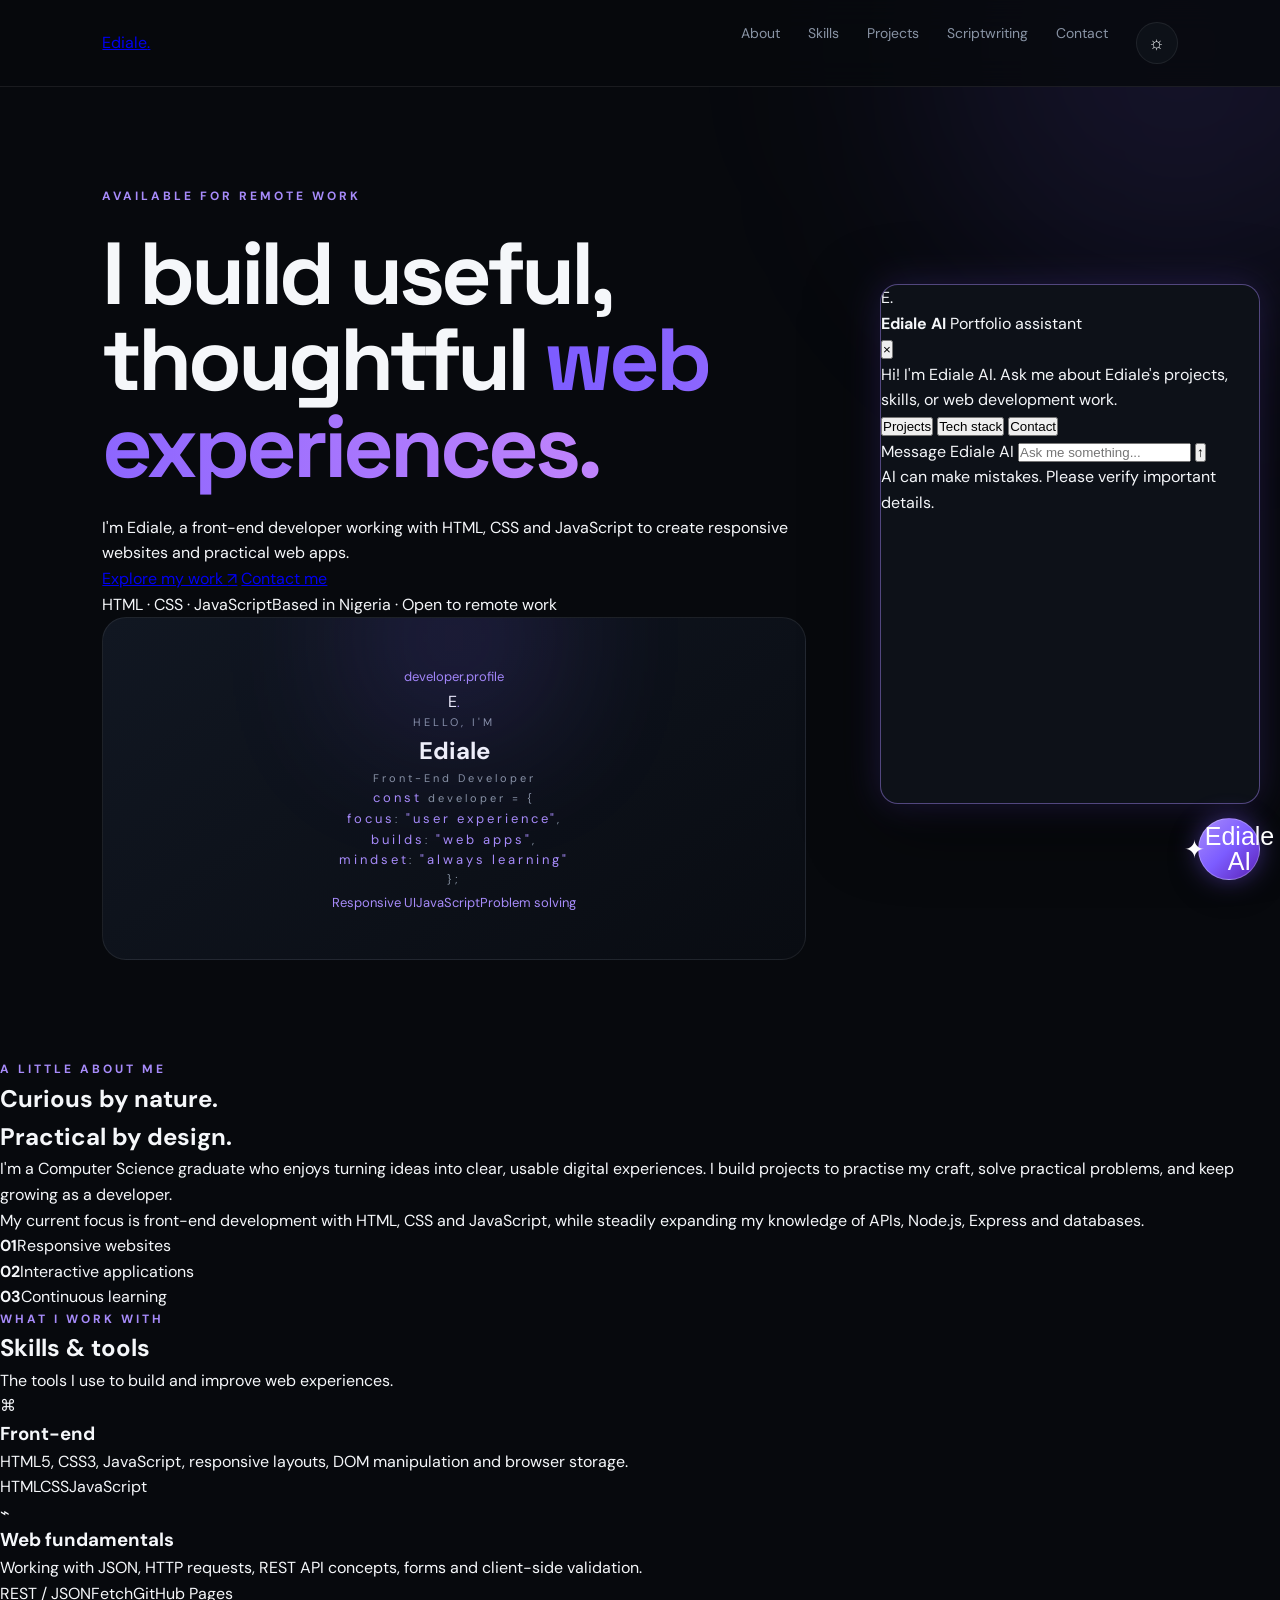
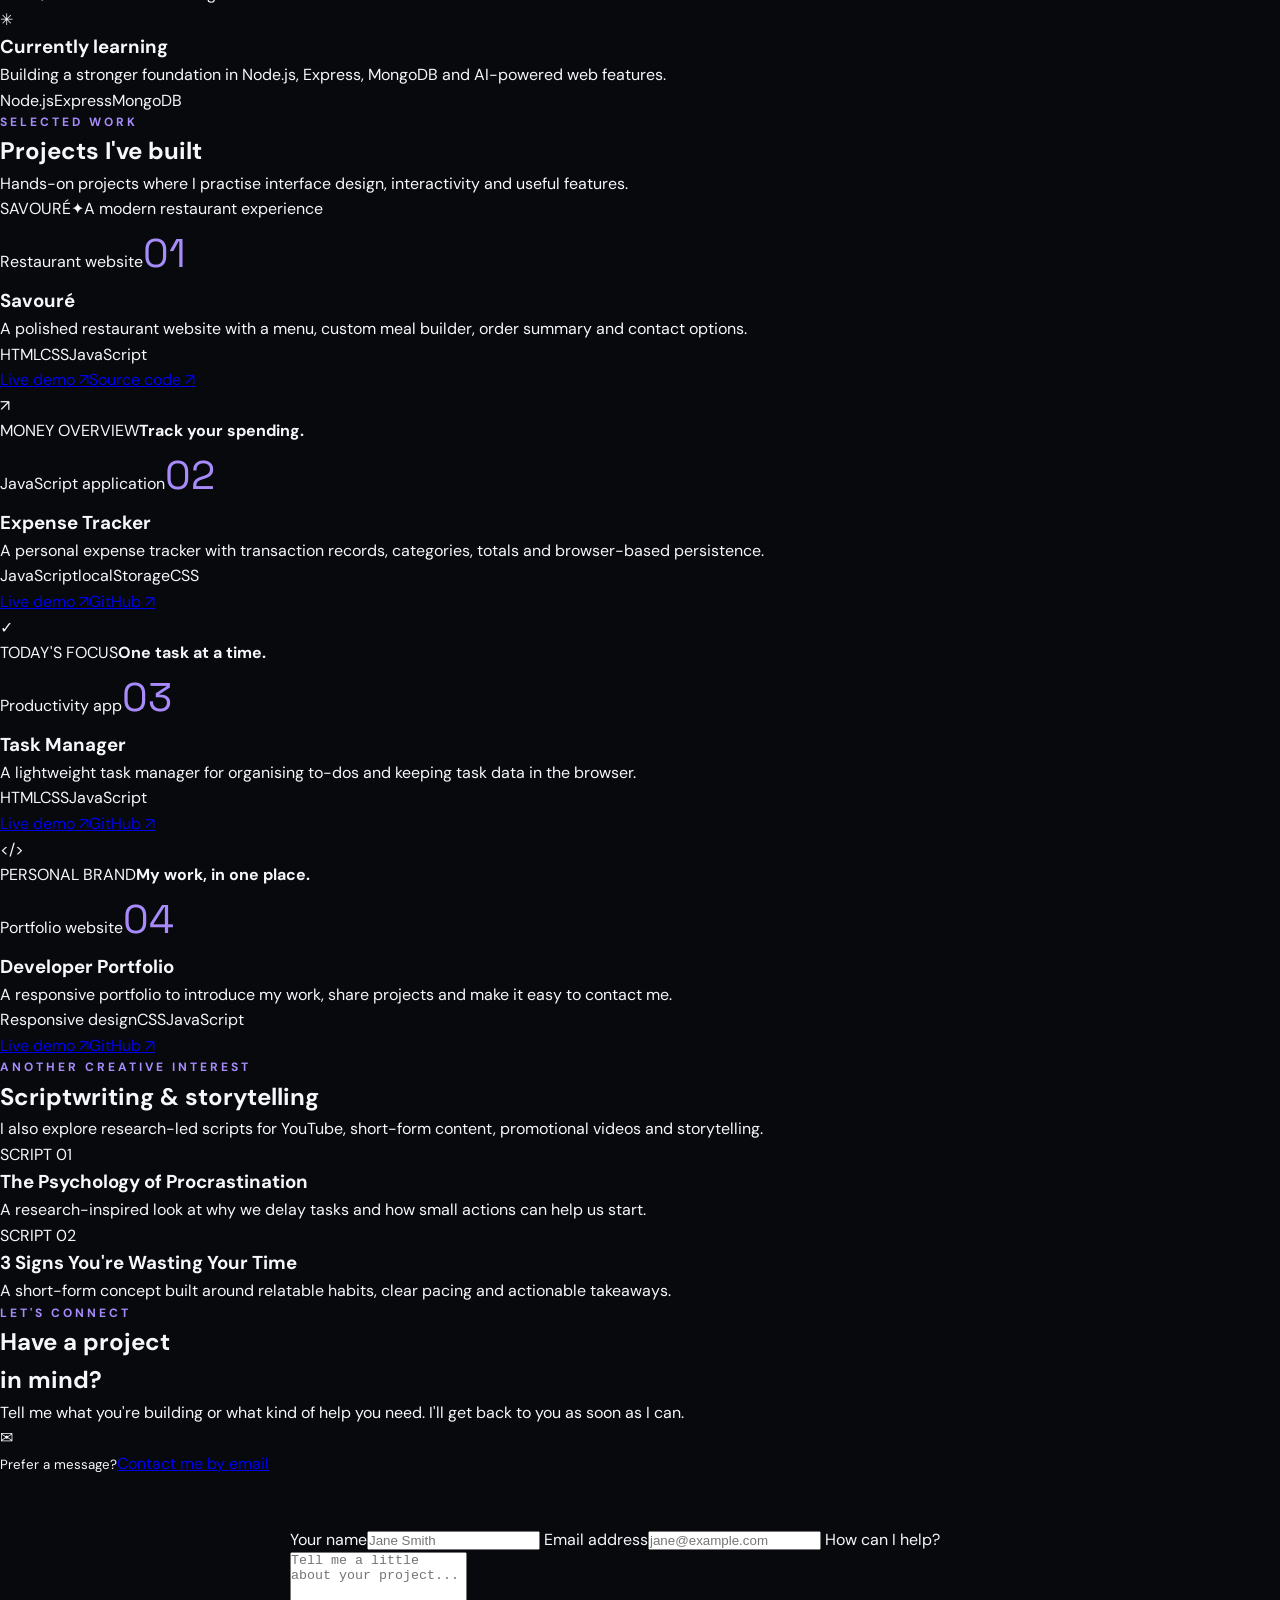
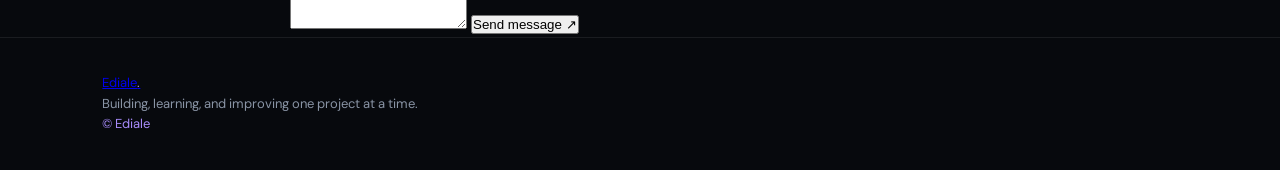
==== commit 0060f055: "Update index.html" ====
--- a/index.html
+++ b/index.html
@@ -1,1198 +1,166 @@
-<!DOCTYPE html><html lang="en">
+<!DOCTYPE html>
+<html lang="en">
 <head>
   <meta charset="UTF-8">
   <meta name="viewport" content="width=device-width, initial-scale=1.0">
-  <title>Ediale | Front-End Developer — Websites & JavaScript Apps</title>
-  <meta name="description" content="Front-end developer building responsive websites and JavaScript web apps. Explore EDIALE — Beyond the Screen, Savouré, and interactive web applications. Available for remote projects.">
+  <meta name="theme-color" content="#07090d">
+  <meta name="description" content="Ediale is a front-end developer building responsive websites and practical JavaScript applications.">
+  <title>Ediale | Front-End Developer</title>
+  <link rel="preconnect" href="https://fonts.googleapis.com">
+  <link rel="preconnect" href="https://fonts.gstatic.com" crossorigin>
+  <link href="https://fonts.googleapis.com/css2?family=DM+Sans:wght@400;500;600;700&family=Space+Grotesk:wght@400;500;600;700&display=swap" rel="stylesheet">
   <link rel="stylesheet" href="style.css">
+  <script src="script.js" defer></script>
 </head>
-<body><nav class="navbar">
-  <div class="logo">
-    Ediale<span>.</span>
-  </div>  <div class="nav-links" id="nav-links">
-    <a href="#about">About</a>
-    <a href="#skills">Skills</a>
-    <a href="#projects">Projects</a>
-    <a href="#scriptwriting">Scriptwriting</a>
-    <a href="#contact">Contact</a>
-  </div>  <div class="nav-actions">
-    <button id="theme-toggle" aria-label="Toggle light and dark mode">
-      ☀️
-    </button><button
-  class="menu-toggle"
-  id="menu-toggle"
-  aria-label="Open navigation menu"
-  aria-expanded="false"
->
-  ☰
-</button>
+<body>
+  <div class="ambient ambient-one" aria-hidden="true"></div>
+  <div class="ambient ambient-two" aria-hidden="true"></div>
 
-  </div>
-</nav><!-- ================= HERO ================= --><header class="hero">
-  <div class="hero-content">
-    <p class="eyebrow">
-      FRONT-END DEVELOPER · AVAILABLE FOR HIRE
-    </p><h1>
-  I build clean, responsive websites
-  <span>that help businesses look professional online.</span>
-</h1>
+  <header class="site-header">
+    <nav class="navbar container" aria-label="Main navigation">
+      <a class="brand" href="#home" aria-label="Ediale home">Ediale<span>.</span></a>
+      <button class="menu-toggle" id="menu-toggle" type="button" aria-label="Open navigation menu" aria-expanded="false" aria-controls="nav-links">
+        <span></span><span></span><span></span>
+      </button>
+      <div class="nav-links" id="nav-links">
+        <a href="#about">About</a>
+        <a href="#skills">Skills</a>
+        <a href="#projects">Projects</a>
+        <a href="#writing">Scriptwriting</a>
+        <a href="#contact">Contact</a>
+        <button class="theme-toggle" id="theme-toggle" type="button" aria-label="Switch to light theme">☼</button>
+      </div>
+    </nav>
+  </header>
 
-<p class="hero-text">
-  I'm Ediale — a front-end developer specializing in HTML, CSS, and JavaScript.
-  I build fast, mobile-friendly websites and web apps for businesses, creators,
-  and startups. Open to remote projects on Upwork.
-</p>
+  <main>
+    <section class="hero section-shell" id="home">
+      <div class="container hero-grid">
+        <div class="hero-copy">
+          <p class="eyebrow"><span class="status-dot"></span> AVAILABLE FOR REMOTE WORK</p>
+          <h1>I build useful, thoughtful <span class="gradient-text">web experiences.</span></h1>
+          <p class="hero-description">I'm Ediale, a front-end developer working with HTML, CSS and JavaScript to create responsive websites and practical web apps.</p>
+          <div class="hero-actions">
+            <a class="button button-primary" href="#projects">Explore my work <span aria-hidden="true">↗</span></a>
+            <a class="button button-secondary" href="#contact">Contact me</a>
+          </div>
+          <div class="hero-meta"><span>HTML · CSS · JavaScript</span><span>Based in Nigeria · Open to remote work</span></div>
+        </div>
+        <div class="hero-card" aria-label="Developer profile summary">
+          <div class="card-topline"><span class="window-dots"><i></i><i></i><i></i></span><span>developer.profile</span></div>
+          <div class="avatar-mark">E<span>.</span></div>
+          <p class="card-kicker">HELLO, I'M</p>
+          <h2>Ediale</h2>
+          <p class="muted">Front-End Developer</p>
+          <div class="code-lines" aria-hidden="true">
+            <p><span class="code-purple">const</span> developer = {</p>
+            <p class="indent"><span class="code-blue">focus</span>: <span class="code-green">"user experience"</span>,</p>
+            <p class="indent"><span class="code-blue">builds</span>: <span class="code-green">"web apps"</span>,</p>
+            <p class="indent"><span class="code-blue">mindset</span>: <span class="code-green">"always learning"</span></p>
+            <p>};</p>
+          </div>
+          <div class="card-tags"><span>Responsive UI</span><span>JavaScript</span><span>Problem solving</span></div>
+        </div>
+      </div>
+    </section>
 
-<div class="buttons">
-  <a href="#projects" class="primary-btn">
-    View My Work
-  </a>
-  <a href="#contact" class="secondary-btn">
-    Hire Me
-  </a>
-</div>
+    <section class="section-shell" id="about">
+      <div class="container section-inner">
+        <div class="section-heading"><p class="eyebrow">A LITTLE ABOUT ME</p><h2>Curious by nature.<br><span class="gradient-text">Practical by design.</span></h2></div>
+        <div class="about-content">
+          <p>I'm a Computer Science graduate who enjoys turning ideas into clear, usable digital experiences. I build projects to practise my craft, solve practical problems, and keep growing as a developer.</p>
+          <p>My current focus is front-end development with HTML, CSS and JavaScript, while steadily expanding my knowledge of APIs, Node.js, Express and databases.</p>
+          <div class="about-facts"><div><strong>01</strong><span>Responsive websites</span></div><div><strong>02</strong><span>Interactive applications</span></div><div><strong>03</strong><span>Continuous learning</span></div></div>
+        </div>
+      </div>
+    </section>
 
-  </div>  <div class="hero-card">
-    <div class="circle"></div>
-    <p>AVAILABLE FOR</p>
-    <h3>Upwork & Remote Projects</h3>
-    <span>
-      Websites · Landing Pages · JavaScript Apps · Scriptwriting
-    </span>
-  </div>
-</header><!-- ================= ABOUT ================= --><section id="about" class="section">
-  <p class="label">
-    01 — ABOUT ME
-  </p>  <h2>
-    Front-end developer.<br>
-    Clear communication. Reliable delivery.
-  </h2>  <p class="description">
-    I help clients turn ideas into working websites and simple web applications.
-    My focus is clean code, responsive design, and practical features — forms,
-    menus, order flows, and browser-based tools that users can actually use.
-    I also write scripts for YouTube and short-form content when brands need
-    strong storytelling alongside their digital presence.
-  </p>
-</section><!-- ================= SKILLS ================= --><section id="skills" class="section">
-  <p class="label">
-    02 — SKILLS
-  </p>  <h2>
-    What I deliver for clients.
-  </h2>  <div class="skills"><div class="skill">
-  <span>01</span>
-  <h3>HTML</h3>
-  <p>
-    Semantic, accessible page structure for clean and SEO-friendly websites.
-  </p>
-</div>
+    <section class="section-shell" id="skills">
+      <div class="container section-inner">
+        <div class="section-heading"><p class="eyebrow">WHAT I WORK WITH</p><h2>Skills &amp; tools</h2><p class="section-description">The tools I use to build and improve web experiences.</p></div>
+        <div class="skills-grid">
+          <article class="skill-card"><span class="skill-icon">⌘</span><h3>Front-end</h3><p>HTML5, CSS3, JavaScript, responsive layouts, DOM manipulation and browser storage.</p><div class="tag-list"><span>HTML</span><span>CSS</span><span>JavaScript</span></div></article>
+          <article class="skill-card"><span class="skill-icon">⌁</span><h3>Web fundamentals</h3><p>Working with JSON, HTTP requests, REST API concepts, forms and client-side validation.</p><div class="tag-list"><span>REST / JSON</span><span>Fetch</span><span>GitHub Pages</span></div></article>
+          <article class="skill-card"><span class="skill-icon">✳</span><h3>Currently learning</h3><p>Building a stronger foundation in Node.js, Express, MongoDB and AI-powered web features.</p><div class="tag-list"><span>Node.js</span><span>Express</span><span>MongoDB</span></div></article>
+        </div>
+      </div>
+    </section>
 
-<div class="skill">
-  <span>02</span>
-  <h3>CSS</h3>
-  <p>
-    Responsive layouts and polished interfaces that work on mobile and desktop.
-  </p>
-</div>
+    <section class="section-shell" id="projects">
+      <div class="container section-inner">
+        <div class="section-heading section-heading-row"><div><p class="eyebrow">SELECTED WORK</p><h2>Projects I've built</h2></div><p class="section-description">Hands-on projects where I practise interface design, interactivity and useful features.</p></div>
+        <div class="projects-grid">
+          <article class="project-card project-featured">
+            <div class="project-art savouré-art"><span class="art-label">SAVOURÉ</span><span class="plate" aria-hidden="true">✦</span><span class="art-caption">A modern restaurant experience</span></div>
+            <div class="project-body"><div class="project-top"><span class="project-type">Restaurant website</span><span class="project-number">01</span></div><h3>Savouré</h3><p>A polished restaurant website with a menu, custom meal builder, order summary and contact options.</p><div class="tag-list"><span>HTML</span><span>CSS</span><span>JavaScript</span></div><div class="project-links"><a href="https://eddysparkle.github.io/savoure-restaurant/" target="_blank" rel="noopener noreferrer">Live demo ↗</a><a href="https://github.com/eddysparkle/savoure-restaurant" target="_blank" rel="noopener noreferrer">Source code ↗</a></div></div>
+          </article>
+          <article class="project-card">
+            <div class="project-art expense-art"><span class="art-symbol" aria-hidden="true">↗</span><div><span class="art-label">MONEY OVERVIEW</span><strong>Track your spending.</strong></div></div>
+            <div class="project-body"><div class="project-top"><span class="project-type">JavaScript application</span><span class="project-number">02</span></div><h3>Expense Tracker</h3><p>A personal expense tracker with transaction records, categories, totals and browser-based persistence.</p><div class="tag-list"><span>JavaScript</span><span>localStorage</span><span>CSS</span></div><div class="project-links"><a href="https://eddysparkle.github.io/Expense--Tracker/" target="_blank" rel="noopener noreferrer">Live demo ↗</a><a href="https://github.com/eddysparkle" target="_blank" rel="noopener noreferrer">GitHub ↗</a></div></div>
+          </article>
+          <article class="project-card">
+            <div class="project-art task-art"><span class="task-check" aria-hidden="true">✓</span><div><span class="art-label">TODAY'S FOCUS</span><strong>One task at a time.</strong></div></div>
+            <div class="project-body"><div class="project-top"><span class="project-type">Productivity app</span><span class="project-number">03</span></div><h3>Task Manager</h3><p>A lightweight task manager for organising to-dos and keeping task data in the browser.</p><div class="tag-list"><span>HTML</span><span>CSS</span><span>JavaScript</span></div><div class="project-links"><a href="https://eddysparkle.github.io/ediale-task-manager/" target="_blank" rel="noopener noreferrer">Live demo ↗</a><a href="https://github.com/eddysparkle" target="_blank" rel="noopener noreferrer">GitHub ↗</a></div></div>
+          </article>
+          <article class="project-card">
+            <div class="project-art portfolio-art"><span class="portfolio-brackets" aria-hidden="true">&lt;/&gt;</span><div><span class="art-label">PERSONAL BRAND</span><strong>My work, in one place.</strong></div></div>
+            <div class="project-body"><div class="project-top"><span class="project-type">Portfolio website</span><span class="project-number">04</span></div><h3>Developer Portfolio</h3><p>A responsive portfolio to introduce my work, share projects and make it easy to contact me.</p><div class="tag-list"><span>Responsive design</span><span>CSS</span><span>JavaScript</span></div><div class="project-links"><a href="https://eddysparkle.github.io/Ediale-Portfolio/" target="_blank" rel="noopener noreferrer">Live demo ↗</a><a href="https://github.com/eddysparkle" target="_blank" rel="noopener noreferrer">GitHub ↗</a></div></div>
+          </article>
+        </div>
+      </div>
+    </section>
 
-<div class="skill">
-  <span>03</span>
-  <h3>JavaScript</h3>
-  <p>
-    Interactive features: forms, menus, live updates, trackers, and client-side tools.
-  </p>
-</div>
+    <section class="section-shell" id="writing">
+      <div class="container section-inner writing-layout">
+        <div class="section-heading"><p class="eyebrow">ANOTHER CREATIVE INTEREST</p><h2>Scriptwriting &amp; storytelling</h2><p class="section-description">I also explore research-led scripts for YouTube, short-form content, promotional videos and storytelling.</p></div>
+        <div class="writing-cards">
+          <article class="writing-card"><span class="writing-number">SCRIPT 01</span><h3>The Psychology of Procrastination</h3><p>A research-inspired look at why we delay tasks and how small actions can help us start.</p></article>
+          <article class="writing-card"><span class="writing-number">SCRIPT 02</span><h3>3 Signs You're Wasting Your Time</h3><p>A short-form concept built around relatable habits, clear pacing and actionable takeaways.</p></article>
+        </div>
+      </div>
+    </section>
 
-<div class="skill">
-  <span>04</span>
-  <h3>Figma</h3>
-  <p>
-    Interface design and layout planning before turning designs into code.
-  </p>
-</div>
+    <section class="section-shell" id="contact">
+      <div class="container section-inner contact-layout">
+        <div class="section-heading"><p class="eyebrow">LET'S CONNECT</p><h2>Have a project<br><span class="gradient-text">in mind?</span></h2><p class="section-description">Tell me what you're building or what kind of help you need. I'll get back to you as soon as I can.</p><div class="contact-direct"><span class="contact-icon">✉</span><div><small>Prefer a message?</small><a href="mailto:hello@ediale.dev">Contact me by email</a></div></div></div>
+        <form class="contact-form" id="contact-form" action="https://formspree.io/f/xvzqappg" method="POST">
+          <label for="name">Your name</label><input id="name" name="name" type="text" placeholder="Jane Smith" autocomplete="name" required>
+          <label for="email">Email address</label><input id="email" name="email" type="email" placeholder="jane@example.com" autocomplete="email" required>
+          <label for="message">How can I help?</label><textarea id="message" name="message" rows="5" placeholder="Tell me a little about your project..." required></textarea>
+          <button class="button button-primary form-submit" type="submit">Send message <span aria-hidden="true">↗</span></button>
+          <p class="form-status" id="form-status" role="status" aria-live="polite"></p>
+        </form>
+      </div>
+    </section>
+  </main>
 
-<div class="skill">
-  <span>05</span>
-  <h3>Problem Solving</h3>
-  <p>
-    Breaking client requirements into clear, working solutions with practical results.
-  </p>
-</div>
+  <footer class="site-footer"><div class="container footer-inner"><a class="brand" href="#home">Ediale<span>.</span></a><p>Building, learning, and improving one project at a time.</p><span>© <span id="current-year"></span> Ediale</span></div></footer>
 
-  </div>
-</section><!-- ================= PROJECTS ================= --><section id="projects" class="section">
-  <p class="label">
-    03 — PROJECTS
-  </p>  <h2>
-    Selected work.
-  </h2>  <p class="description">
-    A selection of interactive experiences, business websites, and practical
-    JavaScript applications built to demonstrate my frontend development skills.
-  </p>  <!-- PROJECT 01 — EDIALE: BEYOND THE SCREEN -->  <div class="project">
-    <div class="project-number">
-      01
-    </div><div>
-  <p class="project-label">
-    FEATURED · INTERACTIVE WEB EXPERIENCE
-  </p>
+  <!-- Chat widget: kept as a direct child of body so fixed positioning works reliably. -->
+  <button id="ediale-chat-button" type="button" aria-controls="ediale-chat-box" aria-expanded="false">
+    <span class="chat-button-sparkle" aria-hidden="true">✦</span><span>Ediale AI</span>
+  </button>
 
-  <h3>
-    EDIALE — Beyond the Screen
-  </h3>
-
-  <p>
-    An immersive, interactive digital experience that transforms a
-    traditional project showcase into a cinematic journey. Built with
-    HTML, CSS, and JavaScript, it features animated visuals, interactive
-    project cards, and dynamic project details.
-  </p>
-
-  <div class="tags">
-    <span>HTML</span>
-    <span>CSS</span>
-    <span>JavaScript</span>
-    <span>Interactive UI</span>
-    <span>Animation</span>
-    <span>Responsive Design</span>
-  </div>
-
-  <a
-    href="https://eddysparkle.github.io/ediale-beyond-the-screen/"
-    target="_blank"
-    rel="noopener noreferrer"
-    class="project-link"
-  >
-    Explore Experience →
-  </a>
-
-  <a
-    href="https://github.com/eddysparkle/ediale-beyond-the-screen"
-    target="_blank"
-    rel="noopener noreferrer"
-    class="project-link"
-  >
-    View Code →
-  </a>
-</div>
-
-  </div>  <!-- PROJECT 02 — SAVOURÉ -->  <div class="project">
-    <div class="project-number">
-      02
-    </div><div>
-  <p class="project-label">
-    BUSINESS WEBSITE · INTERACTIVE ORDERING
-  </p>
-
-  <h3>
-    Savouré
-  </h3>
-
-  <p>
-    A responsive luxury restaurant website with a multi-page menu,
-    individual dish ordering, live order summary, custom meal builder,
-    Formspree form handling, and a floating WhatsApp contact button.
-  </p>
-
-  <div class="tags">
-    <span>HTML</span>
-    <span>CSS</span>
-    <span>JavaScript</span>
-    <span>GitHub Pages</span>
-    <span>Formspree</span>
-  </div>
-
-  <a
-    href="https://eddysparkle.github.io/savoure-restaurant/"
-    target="_blank"
-    rel="noopener noreferrer"
-    class="project-link"
-  >
-    Live Demo →
-  </a>
-
-  <a
-    href="https://github.com/eddysparkle/savoure-restaurant"
-    target="_blank"
-    rel="noopener noreferrer"
-    class="project-link"
-  >
-    GitHub →
-  </a>
-</div>
-
-  </div>  <!-- PROJECT 03 — EXPENSE TRACKER -->  <div class="project">
-    <div class="project-number">
-      03
-    </div><div>
-  <p class="project-label">
-    JAVASCRIPT WEB APPLICATION
-  </p>
-
-  <h3>
-    Expense Tracker
-  </h3>
-
-  <p>
-    A responsive personal finance app built with HTML, CSS, and JavaScript.
-    Users can track income and expenses, filter by category, search
-    transactions, view spending breakdowns, and save data in the browser.
-  </p>
-
-  <div class="tags">
-    <span>HTML</span>
-    <span>CSS</span>
-    <span>JavaScript</span>
-    <span>LocalStorage</span>
-  </div>
-
-  <a
-    href="https://eddysparkle.github.io/Expense--Tracker/"
-    target="_blank"
-    rel="noopener noreferrer"
-    class="project-link"
-  >
-    Live Demo →
-  </a>
-
-  <a
-    href="https://github.com/eddysparkle/Expense--Tracker"
-    target="_blank"
-    rel="noopener noreferrer"
-    class="project-link"
-  >
-    GitHub →
-  </a>
-</div>
-
-  </div>  <!-- PROJECT 04 — TASK MANAGER -->  <div class="project">
-    <div class="project-number">
-      04
-    </div><div>
-  <p class="project-label">
-    JAVASCRIPT WEB APPLICATION
-  </p>
-
-  <h3>
-    Task Manager
-  </h3>
-
-  <p>
-    A responsive task management app built with HTML, CSS, and JavaScript.
-    Users can create, complete, delete, and save tasks directly in the browser.
-  </p>
-
-  <div class="tags">
-    <span>HTML</span>
-    <span>CSS</span>
-    <span>JavaScript</span>
-    <span>LocalStorage</span>
-  </div>
-
-  <a
-    href="https://eddysparkle.github.io/ediale-task-manager/"
-    target="_blank"
-    rel="noopener noreferrer"
-    class="project-link"
-  >
-    Live Demo →
-  </a>
-
-  <a
-    href="https://github.com/eddysparkle/ediale-task-manager"
-    target="_blank"
-    rel="noopener noreferrer"
-    class="project-link"
-  >
-    GitHub →
-  </a>
-</div>
-
-  </div>  <!-- PROJECT 05 — PERSONAL PORTFOLIO -->  <div class="project">
-    <div class="project-number">
-      05
-    </div><div>
-  <p class="project-label">
-    PERSONAL WEBSITE · FRONTEND DEVELOPMENT
-  </p>
-
-  <h3>
-    Personal Portfolio
-  </h3>
-
-  <p>
-    A responsive portfolio website designed and developed to present
-    my skills, selected projects, scriptwriting samples, and a clear
-    contact path for potential clients.
-  </p>
-
-  <div class="tags">
-    <span>HTML</span>
-    <span>CSS</span>
-    <span>JavaScript</span>
-    <span>Responsive Design</span>
-  </div>
-
-  <a
-    href="https://eddysparkle.github.io/Ediale-Portfolio/"
-    target="_blank"
-    rel="noopener noreferrer"
-    class="project-link"
-  >
-    Live Demo →
-  </a>
-
-  <a
-    href="https://github.com/eddysparkle/Ediale-Portfolio"
-    target="_blank"
-    rel="noopener noreferrer"
-    class="project-link"
-  >
-    GitHub →
-  </a>
-</div>
-
-  </div></section><!-- ================= SCRIPTWRITING ================= --><section id="scriptwriting" class="section scriptwriting-section">
-  <p class="label">
-    04 — SCRIPTWRITING
-  </p>  <h2>
-    Turning ideas into scripts<br>
-    <span class="script-heading-accent">people want to watch.</span>
-  </h2>  <p class="description">
-    I write clear, engaging scripts for YouTube, short-form video,
-    promotional content, and storytelling projects. Focus areas:
-    strong hooks, clear structure, natural language, and audience retention.
-  </p>  <div class="script-services"><div class="script-service">
-  <span>01</span>
-  <h3>YouTube & Faceless Videos</h3>
-  <p>
-    Research-driven scripts designed to educate, entertain,
-    and hold audience attention.
-  </p>
-</div>
-
-<div class="script-service">
-  <span>02</span>
-  <h3>Short-Form Content</h3>
-  <p>
-    Punchy scripts for TikTok, Instagram Reels, and YouTube Shorts.
-  </p>
-</div>
-
-<div class="script-service">
-  <span>03</span>
-  <h3>Promotional Videos</h3>
-  <p>
-    Scripts that communicate a brand’s message and drive action.
-  </p>
-</div>
-
-<div class="script-service">
-  <span>04</span>
-  <h3>Storytelling</h3>
-  <p>
-    Narrative-driven scripts built around emotion, curiosity,
-    and memorable moments.
-  </p>
-</div>
-
-<div class="script-service">
-  <span>05</span>
-  <h3>Research-Based Content</h3>
-  <p>
-    Turning information and research into clear, watchable video content.
-  </p>
-</div>
-
-  </div>  <div class="script-samples">
-    <p class="project-label">
-      ORIGINAL PORTFOLIO SAMPLES
-    </p><h3 class="samples-heading">
-  Featured Scripts
-</h3>
-
-<!-- SAMPLE 01 -->
-<article class="script-sample">
-  <div class="script-sample-number">01</div>
-  <div class="script-sample-content">
-    <p class="project-label">EDUCATIONAL YOUTUBE</p>
-    <h3>The Psychology of Procrastination</h3>
-    <p>
-      A long-form educational script exploring why people procrastinate
-      and practical ways to overcome it.
-    </p>
-    <div class="tags">
-      <span>YouTube</span>
-      <span>Educational</span>
-      <span>Storytelling</span>
+  <section id="ediale-chat-box" role="dialog" aria-modal="false" aria-labelledby="ediale-chat-title" aria-hidden="true">
+    <header class="chat-header">
+      <div class="chat-avatar" aria-hidden="true">E<span>.</span></div>
+      <div class="chat-heading"><strong id="ediale-chat-title">Ediale AI</strong><span><i class="chat-online-dot"></i> Portfolio assistant</span></div>
+      <button id="ediale-chat-close" class="chat-close" type="button" aria-label="Close chat">×</button>
+    </header>
+    <div id="ediale-chat-messages" class="chat-messages" aria-live="polite" aria-label="Chat messages">
+      <div class="chat-message assistant-message"><p>Hi! I'm Ediale AI. Ask me about Ediale's projects, skills, or web development work.</p></div>
     </div>
-    <button
-      class="script-view-btn"
-      type="button"
-      onclick="toggleScript('script-one')"
-    >
-      View Sample →
-    </button>
-  </div>
-</article>
-
-<div id="script-one" class="script-full">
-  <div class="script-full-header">
-    <div>
-      <p class="project-label">ORIGINAL PORTFOLIO SAMPLE</p>
-      <h3>The Psychology of Procrastination</h3>
+    <div class="chat-suggestions" id="chat-suggestions">
+      <button type="button" data-prompt="Tell me about your projects">Projects</button>
+      <button type="button" data-prompt="What technologies do you use?">Tech stack</button>
+      <button type="button" data-prompt="How can I contact Ediale?">Contact</button>
     </div>
-    <button
-      type="button"
-      class="script-close"
-      onclick="toggleScript('script-one')"
-      aria-label="Close script"
-    >
-      ×
-    </button>
-  </div>
-
-  <div class="script-text">
-    <p><strong>[HOOK — 0:00–0:30]</strong></p>
-    <p>You sit down to work.</p>
-    <p>You open your laptop.</p>
-    <p>You tell yourself, "I'll start in five minutes."</p>
-    <p>Five minutes becomes thirty.</p>
-    <p>Then you check your phone.</p>
-    <p>You watch one video.</p>
-    <p>Then another.</p>
-    <p>And suddenly, two hours have disappeared.</p>
-    <p>The strange part?</p>
-    <p>You actually wanted to get the work done.</p>
-    <p>So why didn't you?</p>
-    <p>
-      The answer may have less to do with laziness—and much more
-      to do with how your brain responds to discomfort.
-    </p>
-
-    <p><strong>[INTRODUCTION — 0:30–1:10]</strong></p>
-    <p>
-      Procrastination is something almost everyone experiences.
-      We postpone an important task, even when we know delaying it
-      will make things worse.
-    </p>
-    <p>
-      We tell ourselves we'll start tomorrow. But tomorrow comes,
-      and somehow, the task gets pushed back again.
-    </p>
-    <p>
-      But procrastination isn't simply about poor time management.
-      In many situations, it's about emotion.
-    </p>
-
-    <p><strong>[SECTION 1 — WHY WE PROCRASTINATE]</strong></p>
-    <p>Imagine you have an important project to complete.</p>
-    <p>The project isn't necessarily difficult. But it feels overwhelming.</p>
-    <p>
-      Maybe you don't know exactly where to begin.
-      Maybe you're afraid the final result won't be good enough.
-      Or maybe the task is simply boring.
-    </p>
-    <p>
-      Your brain recognizes that discomfort and presents you with
-      an easier alternative.
-    </p>
-    <p>
-      Your phone. Social media. A television show.
-      Anything that gives you an immediate feeling of comfort.
-    </p>
-    <p>
-      The easier activity provides an immediate reward, while the
-      important task offers a reward somewhere in the future.
-    </p>
-    <p>
-      And the human brain often prefers the reward it can have right now.
-    </p>
-
-    <p><strong>[SECTION 2 — THE FIVE-MINUTE TRICK]</strong></p>
-    <p>
-      Instead of telling yourself, "I need to finish this entire
-      project today," tell yourself, "I'll work on it for five minutes."
-    </p>
-    <p>
-      The goal isn't necessarily to finish the task.
-      The goal is to overcome the resistance to starting.
-    </p>
-    <p>
-      Once you've started, continuing often becomes easier because
-      the psychological barrier has already been broken.
-    </p>
-    <p>Small progress creates momentum.</p>
-
-    <p><strong>[SECTION 3 — MAKE DISTRACTION HARDER]</strong></p>
-    <p>
-      If distractions are always within reach, you'll constantly
-      have to rely on willpower to resist them.
-    </p>
-    <p>
-      So instead of asking, "How can I become more disciplined?"
-      ask, "How can I make distraction more difficult?"
-    </p>
-    <p>
-      Put your phone somewhere you can't easily reach it.
-      Close unnecessary browser tabs.
-      Turn off notifications.
-    </p>
-    <p>
-      Make the behavior you want easier—and the behavior you don't
-      want harder.
-    </p>
-
-    <p><strong>[ENDING]</strong></p>
-    <p>
-      The next time you catch yourself procrastinating, don't
-      immediately call yourself lazy.
-    </p>
-    <p>Instead, ask yourself: "What exactly am I avoiding?"</p>
-    <p>
-      You don't need to feel ready.
-      You just need to begin.
-    </p>
-    <p>
-      Because sometimes, the hardest part of getting something done...
-      is simply beginning.
-    </p>
-  </div>
-</div>
-
-<!-- SAMPLE 02 -->
-<article class="script-sample">
-  <div class="script-sample-number">02</div>
-  <div class="script-sample-content">
-    <p class="project-label">SHORT-FORM VIDEO</p>
-    <h3>3 Signs You're Wasting Your Time</h3>
-    <p>
-      A fast-paced social media script designed to capture attention
-      immediately and deliver three practical points in under a minute.
-    </p>
-    <div class="tags">
-      <span>TikTok</span>
-      <span>Reels</span>
-      <span>Shorts</span>
-    </div>
-    <button
-      class="script-view-btn"
-      type="button"
-      onclick="toggleScript('script-two')"
-    >
-      View Sample →
-    </button>
-  </div>
-</article>
-
-<div id="script-two" class="script-full">
-  <div class="script-full-header">
-    <div>
-      <p class="project-label">ORIGINAL PORTFOLIO SAMPLE</p>
-      <h3>3 Signs You're Wasting Your Time</h3>
-    </div>
-    <button
-      type="button"
-      class="script-close"
-      onclick="toggleScript('script-two')"
-      aria-label="Close script"
-    >
-      ×
-    </button>
-  </div>
-
-  <div class="script-text">
-    <p><strong>[HOOK — 0:00–0:05]</strong></p>
-    <p>You might be wasting hours every day without realizing it.</p>
-    <p>And the scary part?</p>
-    <p>It doesn't always look like you're doing nothing.</p>
-
-    <p><strong>[POINT 1 — 0:05–0:18]</strong></p>
-    <p>Number one: You're constantly switching between tasks.</p>
-    <p>
-      You start working on something, check your phone,
-      answer a message, open another tab, then return to
-      the original task.
-    </p>
-    <p>
-      Instead of trying to do five things at once,
-      give one task your full attention.
-    </p>
-
-    <p><strong>[POINT 2 — 0:18–0:32]</strong></p>
-    <p>Number two: You're consuming more than you're creating.</p>
-    <p>
-      You're watching tutorials. Saving posts. Reading advice.
-      Planning.
-    </p>
-    <p>
-      But you're not actually doing the thing you want
-      to get better at.
-    </p>
-    <p>
-      Learning is useful—but eventually, you have to put
-      the information into practice.
-    </p>
-
-    <p><strong>[POINT 3 — 0:32–0:46]</strong></p>
-    <p>Number three: You're waiting for motivation.</p>
-    <p>
-      You keep telling yourself you'll start when you feel ready.
-      But motivation isn't guaranteed to show up.
-    </p>
-    <p>
-      Sometimes, you have to start first.
-      Action creates momentum.
-    </p>
-
-    <p><strong>[CTA — 0:46–0:55]</strong></p>
-    <p>So here's your challenge:</p>
-    <p>
-      Put your phone away. Pick one important task.
-      And work on it for just 20 minutes.
-    </p>
-    <p>
-      You might be surprised by how much you can accomplish
-      when you stop switching and start focusing.
-    </p>
-  </div>
-</div>
-
-<!-- SAMPLE 03 -->
-<article class="script-sample">
-  <div class="script-sample-number">03</div>
-  <div class="script-sample-content">
-    <p class="project-label">PROMOTIONAL VIDEO</p>
-    <h3>Savouré — Taste the Difference</h3>
-    <p>
-      A luxury restaurant advertisement combining visual storytelling,
-      emotional language, and a clear call to action.
-    </p>
-    <div class="tags">
-      <span>Advertising</span>
-      <span>Brand Storytelling</span>
-      <span>Lifestyle</span>
-    </div>
-    <button
-      class="script-view-btn"
-      type="button"
-      onclick="toggleScript('script-three')"
-    >
-      View Sample →
-    </button>
-  </div>
-</article>
-
-<div id="script-three" class="script-full">
-  <div class="script-full-header">
-    <div>
-      <p class="project-label">ORIGINAL PORTFOLIO SAMPLE</p>
-      <h3>Savouré — Taste the Difference</h3>
-    </div>
-    <button
-      type="button"
-      class="script-close"
-      onclick="toggleScript('script-three')"
-      aria-label="Close script"
-    >
-      ×
-    </button>
-  </div>
-
-  <div class="script-text">
-    <p><strong>[OPENING — 0:00–0:08]</strong></p>
-    <p>
-      <strong>VISUAL:</strong> Dubai skyline at sunset.
-      Slow transition into an elegant restaurant interior.
-    </p>
-    <p><strong>VOICEOVER:</strong></p>
-    <p>Some evenings are meant to be remembered.</p>
-    <p>
-      Not simply because of where you went...
-      but because of how the moment made you feel.
-    </p>
-
-    <p><strong>[SCENE 2 — 0:08–0:22]</strong></p>
-    <p>
-      <strong>VISUAL:</strong> Close-up shots of beautifully
-      plated African-fusion dishes.
-    </p>
-    <p><strong>VOICEOVER:</strong></p>
-    <p>
-      At Savouré, familiar African flavors meet contemporary
-      culinary artistry.
-    </p>
-    <p>
-      Every plate is carefully created to bring together
-      tradition, creativity and unforgettable taste.
-    </p>
-
-    <p><strong>[SCENE 3 — 0:22–0:38]</strong></p>
-    <p>
-      <strong>VISUAL:</strong> A couple entering the restaurant.
-      Soft lighting. A waiter welcoming them to their table.
-    </p>
-    <p><strong>VOICEOVER:</strong></p>
-    <p>
-      Whether it's an intimate dinner for two...
-      a celebration with friends...
-      or simply an evening when you want to experience
-      something extraordinary...
-    </p>
-    <p>
-      Savouré gives you a reason to slow down and enjoy the moment.
-    </p>
-
-    <p><strong>[SCENE 4 — 0:38–0:55]</strong></p>
-    <p>
-      <strong>VISUAL:</strong> Chef preparing a dish.
-      Cut to beautifully presented food arriving at the table.
-    </p>
-    <p><strong>VOICEOVER:</strong></p>
-    <p>
-      From the first aroma...
-      to the first bite...
-      every detail is designed to turn dinner into an experience.
-    </p>
-    <p>
-      Because exceptional food shouldn't just satisfy your appetite.
-      It should create a memory.
-    </p>
-
-    <p><strong>[CALL TO ACTION — 0:55–1:05]</strong></p>
-    <p>
-      <strong>VISUAL:</strong> Couple enjoying dinner.
-      Camera slowly pulls back to reveal the restaurant.
-    </p>
-    <p><strong>VOICEOVER:</strong></p>
-    <p>Savouré.</p>
-    <p>Where African flavors meet modern luxury.</p>
-    <p>
-      Reserve your table and discover your next unforgettable evening.
-    </p>
-  </div>
-</div>
-
-  </div>  <div class="script-process">
-    <p class="project-label">MY PROCESS</p>
-    <h3 class="samples-heading">From idea to finished script.</h3><div class="process-grid">
-  <div class="process-step">
-    <span>01</span>
-    <h3>Research</h3>
-    <p>Understanding the topic, audience, and purpose of the content.</p>
-  </div>
-  <div class="process-step">
-    <span>02</span>
-    <h3>Structure</h3>
-    <p>Developing the hook, key points, flow, and direction.</p>
-  </div>
-  <div class="process-step">
-    <span>03</span>
-    <h3>Write</h3>
-    <p>Turning the concept into clear and engaging language.</p>
-  </div>
-  <div class="process-step">
-    <span>04</span>
-    <h3>Refine</h3>
-    <p>Reviewing the script for clarity, pacing, and engagement.</p>
-  </div>
-</div>
-
-  </div>  <div class="script-cta">
-    <p class="project-label">HAVE AN IDEA?</p>
-    <h3>
-      Let's turn your idea<br>
-      into a script.
-    </h3>
-    <p>
-      Have a video concept, brand message, or story you want to bring to life?
-    </p>
-    <a href="#contact" class="primary-btn">
-      Start a Project →
-    </a>
-  </div>
-</section><!-- ================= CONTACT ================= --><section id="contact" class="contact">
-  <p class="label">
-    05 — CONTACT
-  </p>  <h2>
-    Let's build something<br>
-    <span>that works.</span>
-  </h2>  <p>
-    Looking for a responsive website, landing page, JavaScript web app,
-    or video script? Send a message below — I respond quickly and keep
-    communication clear. Available for remote projects on Upwork.
-  </p>  <form
-    id="contact-form"
-    action="https://formspree.io/f/xvzqappg"
-    method="POST"
-  >
-    <div class="form-group">
-      <label for="name">Your Name</label>
-      <input
-        type="text"
-        id="name"
-        name="name"
-        placeholder="Enter your name"
-        required
-      >
-    </div><div class="form-group">
-  <label for="email">Your Email</label>
-  <input
-    type="email"
-    id="email"
-    name="email"
-    placeholder="you@example.com"
-    required
-  >
-</div>
-
-<div class="form-group">
-  <label for="message">Your Message</label>
-  <textarea
-    id="message"
-    name="message"
-    rows="5"
-    placeholder="Tell me about your project..."
-    required
-  ></textarea>
-</div>
-
-<button type="submit" class="primary-btn">
-  Send Message →
-</button>
-
-<p id="form-message"></p>
-
-  </form>
-</section><!-- ================= FOOTER ================= --><footer>
-  <strong>
-    Ediale<span>.</span>
-  </strong>
-  <p>
-    © 2026 Ediale. Front-end development & scriptwriting.
-  </p>
-</footer><script src="script.js"></script><script>
-function toggleScript(id) {
-  const script = document.getElementById(id);
-
-  if (!script) return;
-
-  if (script.classList.contains("open")) {
-    script.classList.remove("open");
-  } else {
-    document.querySelectorAll(".script-full.open").forEach(function (item) {
-      item.classList.remove("open");
-    });
-
-    script.classList.add("open");
-
-    setTimeout(function () {
-      script.scrollIntoView({
-        behavior: "smooth",
-        block: "start"
-      });
-    }, 100);
-  }
-}
-</script><!-- ================= EDIALE AI CHATBOT ================= --><style>
-  #ediale-chat-button {
-    position: fixed;
-    right: 20px;
-    bottom: 20px;
-    z-index: 99999;
-    border: none;
-    border-radius: 50px;
-    padding: 14px 20px;
-    background: #7c5cff;
-    color: white;
-    font-size: 15px;
-    font-weight: bold;
-    cursor: pointer;
-    box-shadow: 0 5px 20px #0005;
-    -webkit-tap-highlight-color: transparent;
-  }
-
-  #ediale-chat-button:active {
-    transform: scale(0.97);
-  }
-
-  #ediale-chat-box {
-    display: none;
-    position: fixed;
-    right: 20px;
-    bottom: 85px;
-    width: 350px;
-    max-width: calc(100vw - 40px);
-    height: 440px;
-    max-height: calc(100vh - 120px);
-    z-index: 99999;
-    background: #10131c;
-    color: #f5f5f7;
-    border: 1px solid #343044;
-    border-radius: 16px;
-    overflow: hidden;
-    box-shadow: 0 10px 35px #0008;
-    font-family: Arial, sans-serif;
-    box-sizing: border-box;
-  }
-
-  #ediale-chat-box * {
-    box-sizing: border-box;
-  }
-
-  #ediale-chat-header {
-    height: 58px;
-    background: #7c5cff;
-    padding: 14px;
-    font-weight: bold;
-    display: flex;
-    justify-content: space-between;
-    align-items: center;
-  }
-
-  #ediale-chat-close {
-    background: transparent;
-    border: none;
-    color: white;
-    font-size: 26px;
-    cursor: pointer;
-    padding: 0 5px;
-  }
-
-  #ediale-chat-messages {
-    height: calc(100% - 125px);
-    overflow-y: auto;
-    padding: 14px;
-  }
-
-  .ediale-chat-message {
-    padding: 10px 12px;
-    margin-bottom: 10px;
-    border-radius: 12px;
-    line-height: 1.5;
-    font-size: 14px;
-    overflow-wrap: anywhere;
-    white-space: pre-wrap;
-  }
-
-  .ediale-chat-bot {
-    background: #202431;
-    margin-right: 15px;
-  }
-
-  .ediale-chat-user {
-    background: #4935a5;
-    margin-left: 15px;
-  }
-
-  #ediale-chat-form {
-    height: 67px;
-    display: flex;
-    align-items: center;
-    gap: 8px;
-    padding: 10px;
-    border-top: 1px solid #343044;
-  }
-
-  #ediale-chat-input {
-    min-width: 0;
-    width: 100%;
-    flex: 1;
-    padding: 11px;
-    border-radius: 8px;
-    border: 1px solid #454052;
-    background: #1b1e29;
-    color: white;
-    font-size: 14px;
-  }
-
-  #ediale-chat-input:focus {
-    outline: 2px solid #7c5cff;
-  }
-
-  #ediale-chat-form button {
-    border: none;
-    border-radius: 8px;
-    background: #7c5cff;
-    color: white;
-    padding: 11px 13px;
-    cursor: pointer;
-    font-size: 14px;
-  }
-
-  #ediale-chat-form button:disabled {
-    opacity: 0.6;
-    cursor: not-allowed;
-  }
-
-  @media (max-width: 480px) {
-    #ediale-chat-button {
-      right: 14px;
-      bottom: 14px;
-    }
-
-    #ediale-chat-box {
-      right: 10px;
-      bottom: 75px;
-      width: calc(100vw - 20px);
-      max-width: 400px;
-      height: 440px;
-      max-height: calc(100dvh - 100px);
-    }
-  }
-</style><button
-id="ediale-chat-button"
-type="button"
-aria-label="Open Ediale AI assistant"
-aria-expanded="false"
-
-«»
-
-✨ Ask Ediale AI
-</button>
-
-<section
-  id="ediale-chat-box"
-  aria-label="Ediale AI Portfolio Assistant"
->
-  <div id="ediale-chat-header">
-    <span>Ediale AI Assistant</span><button
-  id="ediale-chat-close"
-  type="button"
-  aria-label="Close chat"
->
-  ×
-</button>
-
-  </div>  <div id="ediale-chat-messages" aria-live="polite">
-    <div class="ediale-chat-message ediale-chat-bot">
-      Hi! 👋 Welcome to Ediale's portfolio.  Ask me about his projects, frontend development skills, or website services.
-</div>
-
-  </div>  <form id="ediale-chat-form">
-    <input
-      id="ediale-chat-input"
-      type="text"
-      placeholder="Ask me something..."
-      maxlength="1000"
-      aria-label="Your message"
-      autocomplete="off"
-      required
-    ><button id="ediale-chat-send" type="submit">
-  Send
-</button>
-
-  </form>
-</section><script>
-(() => {
-  "use strict";
-
-  const WORKER_URL =
-    "https://ediale-portfolio-ai.edialeeghonghon.workers.dev";
-
-  const chatButton = document.getElementById("ediale-chat-button");
-  const chatBox = document.getElementById("ediale-chat-box");
-  const closeButton = document.getElementById("ediale-chat-close");
-  const chatForm = document.getElementById("ediale-chat-form");
-  const chatInput = document.getElementById("ediale-chat-input");
-  const sendButton = document.getElementById("ediale-chat-send");
-  const messages = document.getElementById("ediale-chat-messages");
-
-  if (
-    !chatButton ||
-    !chatBox ||
-    !closeButton ||
-    !chatForm ||
-    !chatInput ||
-    !sendButton ||
-    !messages
-  ) {
-    console.error("Ediale chatbot: Required HTML elements are missing.");
-    return;
-  }
-
-  // Open the chat window.
-  chatButton.addEventListener("click", () => {
-    chatBox.style.display = "block";
-    chatButton.style.display = "none";
-    chatButton.setAttribute("aria-expanded", "true");
-
-    setTimeout(() => chatInput.focus(), 100);
-  });
-
-  // Close the chat window.
-  closeButton.addEventListener("click", () => {
-    chatBox.style.display = "none";
-    chatButton.style.display = "block";
-    chatButton.setAttribute("aria-expanded", "false");
-  });
-
-  // Display a message safely.
-  function addMessage(text, sender) {
-    const message = document.createElement("div");
-
-    message.className =
-      "ediale-chat-message ediale-chat-" + sender;
-
-    message.textContent = text;
-
-    messages.appendChild(message);
-    messages.scrollTop = messages.scrollHeight;
-
-    return message;
-  }
-
-  // Send a question to the Cloudflare AI Worker.
-  chatForm.addEventListener("submit", async (event) => {
-    event.preventDefault();
-
-    const message = chatInput.value.trim();
-
-    if (!message) {
-      return;
-    }
-
-    addMessage(message, "user");
-
-    chatInput.value = "";
-    chatInput.disabled = true;
-    sendButton.disabled = true;
-
-    const loadingMessage = addMessage("Thinking...", "bot");
-
-    try {
-      const response = await fetch(WORKER_URL, {
-        method: "POST",
-        headers: {
-          "Content-Type": "application/json"
-        },
-        body: JSON.stringify({
-          message: message
-        })
-      });
-
-      const data = await response.json();
-
-      if (!response.ok) {
-        throw new Error(
-          data.error || "The AI service returned an error."
-        );
-      }
-
-      loadingMessage.textContent =
-        data.reply ||
-        "Sorry, I couldn't generate a response. Please try again.";
-
-    } catch (error) {
-      console.error("Ediale chatbot error:", error);
-
-      loadingMessage.textContent =
-        "Sorry, I couldn't connect to the AI assistant. Please try again shortly.";
-    } finally {
-      chatInput.disabled = false;
-      sendButton.disabled = false;
-      chatInput.focus();
-    }
-  });
-
-})();
-</script></body>
+    <form id="ediale-chat-form" class="chat-form">
+      <label class="visually-hidden" for="ediale-chat-input">Message Ediale AI</label>
+      <input id="ediale-chat-input" name="message" type="text" placeholder="Ask me something..." autocomplete="off" maxlength="1000" required>
+      <button id="ediale-chat-send" type="submit" aria-label="Send message">↑</button>
+    </form>
+    <p class="chat-disclaimer">AI can make mistakes. Please verify important details.</p>
+  </section>
+</body>
 </html>
--- a/style.css
+++ b/style.css
@@ -1007,4 +1007,345 @@
 }
 
 
+
+
+
+
+/* ==========================================
+   EDIALE PORTFOLIO — RESPONSIVE FIXES
+   AND FLOATING AI CHATBOT
+========================================== */
+
+/* Prevent unwanted horizontal scrolling */
+html {
+  width: 100%;
+  overflow-x: clip;
+  scroll-behavior: smooth;
+}
+
+body {
+  width: 100%;
+  min-width: 0;
+  overflow-x: clip;
+}
+
+img,
+video,
+iframe {
+  max-width: 100%;
+}
+
+/* Keep interactive elements above decorative effects */
+button,
+a {
+  -webkit-tap-highlight-color: transparent;
+}
+
+/* ==========================================
+   NAVIGATION FIXES
+========================================== */
+
+.navbar {
+  z-index: 1000;
+}
+
+.nav-actions {
+  display: flex;
+  align-items: center;
+  gap: 10px;
+  flex-shrink: 0;
+}
+
+.nav-links a {
+  transition: color 0.25s ease,
+              background 0.25s ease;
+}
+
+/* ==========================================
+   HERO AND PROJECT RESPONSIVENESS
+========================================== */
+
+.hero,
+.hero-content,
+.hero-card,
+.section,
+.project,
+.skill,
+.contact,
+.scriptwriting-section {
+  min-width: 0;
+}
+
+.hero h1,
+.section h2,
+.contact h2,
+.project h3,
+.script-sample-content h3 {
+  overflow-wrap: anywhere;
+}
+
+.project p,
+.description,
+.script-sample-content p {
+  overflow-wrap: break-word;
+}
+
+.tags {
+  flex-wrap: wrap;
+}
+
+.primary-btn,
+.secondary-btn,
+.project-link,
+.script-view-btn {
+  max-width: 100%;
+}
+
+/* ==========================================
+   SCROLL REVEAL SAFETY
+   Keep content visible if JavaScript fails.
+========================================== */
+
+.section,
+.project,
+.skill,
+.contact,
+.scriptwriting-section {
+  opacity: 1;
+  transform: none;
+  visibility: visible;
+}
+
+/* ==========================================
+   EDIALE AI — FLOATING CHAT BUTTON
+========================================== */
+
+#ediale-chat-button {
+  position: fixed !important;
+  right: 20px !important;
+  bottom: 20px !important;
+  top: auto !important;
+  left: auto !important;
+
+  display: flex;
+  align-items: center;
+  justify-content: center;
+
+  width: 62px;
+  height: 62px;
+  min-width: 62px;
+
+  padding: 0;
+  margin: 0;
+
+  border: 1px solid rgba(255, 255, 255, 0.25);
+  border-radius: 50%;
+
+  background: linear-gradient(
+    135deg,
+    #a78bfa,
+    #7c5cff,
+    #5b21b6
+  );
+
+  color: #ffffff;
+  font-size: 25px;
+  line-height: 1;
+
+  box-shadow:
+    0 0 25px rgba(124, 92, 255, 0.45),
+    0 8px 30px rgba(0, 0, 0, 0.4);
+
+  cursor: pointer;
+
+  z-index: 2147483647 !important;
+
+  visibility: visible;
+  opacity: 1;
+
+  transition:
+    transform 0.25s ease,
+    box-shadow 0.25s ease;
+}
+
+#ediale-chat-button:hover {
+  transform: translateY(-4px);
+
+  box-shadow:
+    0 0 35px rgba(124, 92, 255, 0.65),
+    0 10px 35px rgba(0, 0, 0, 0.45);
+}
+
+/* ==========================================
+   EDIALE AI — FLOATING CHAT WINDOW
+========================================== */
+
+#ediale-chat-box {
+  position: fixed !important;
+
+  right: 20px !important;
+  bottom: 96px !important;
+
+  top: auto !important;
+  left: auto !important;
+
+  width: min(380px, calc(100vw - 32px)) !important;
+  height: min(520px, calc(100dvh - 125px)) !important;
+
+  min-width: 0;
+  min-height: 300px;
+  max-height: calc(100dvh - 110px);
+
+  margin: 0 !important;
+
+  overflow: hidden;
+
+  border: 1px solid rgba(167, 139, 250, 0.45);
+  border-radius: 18px;
+
+  background: #0d1118;
+  color: #f5f7fa;
+
+  box-shadow:
+    0 0 35px rgba(124, 92, 255, 0.2),
+    0 20px 70px rgba(0, 0, 0, 0.55);
+
+  z-index: 2147483646 !important;
+}
+
+/* Keep chat contents within the window */
+#ediale-chat-box * {
+  box-sizing: border-box;
+}
+
+#ediale-chat-box input,
+#ediale-chat-box textarea {
+  max-width: 100%;
+}
+
+/* ==========================================
+   MOBILE CHATBOT
+========================================== */
+
+@media (max-width: 600px) {
+
+  #ediale-chat-button {
+    right: 16px !important;
+    bottom: 16px !important;
+
+    width: 56px;
+    height: 56px;
+    min-width: 56px;
+  }
+
+  #ediale-chat-box {
+    right: 12px !important;
+    bottom: 82px !important;
+
+    width: calc(100vw - 24px) !important;
+    height: min(500px, calc(100dvh - 105px)) !important;
+
+    min-height: 280px;
+    max-height: calc(100dvh - 95px);
+
+    border-radius: 16px;
+  }
+
+  .navbar {
+    padding: 16px 5%;
+  }
+
+  .logo {
+    font-size: 21px;
+  }
+
+  .nav-links {
+    z-index: 1001;
+  }
+
+  .hero {
+    padding: 70px 5%;
+    gap: 35px;
+  }
+
+  .hero h1 {
+    font-size: clamp(42px, 11vw, 58px);
+    letter-spacing: -2px;
+  }
+
+  .hero-text {
+    font-size: 16px;
+  }
+
+  .section {
+    padding: 80px 5%;
+  }
+
+  .project {
+    padding: 25px;
+    gap: 15px;
+  }
+
+  .script-sample {
+    padding: 25px;
+  }
+
+  .script-cta {
+    padding: 40px 20px;
+  }
+
+  .contact {
+    padding: 85px 5%;
+  }
+}
+
+/* Smaller phones */
+@media (max-width: 360px) {
+
+  .logo {
+    font-size: 18px;
+    letter-spacing: 0;
+  }
+
+  .nav-actions {
+    gap: 6px;
+  }
+
+  .menu-toggle,
+  #theme-toggle {
+    width: 38px;
+    height: 38px;
+  }
+
+  .hero h1 {
+    font-size: 40px;
+  }
+
+  .buttons {
+    flex-direction: column;
+    align-items: stretch;
+  }
+
+  .primary-btn,
+  .secondary-btn {
+    text-align: center;
+  }
+}
+
+/* Respect reduced-motion settings */
+@media (prefers-reduced-motion: reduce) {
+
+  html {
+    scroll-behavior: auto;
+  }
+
+  *,
+  *::before,
+  *::after {
+    animation-duration: 0.01ms !important;
+    animation-iteration-count: 1 !important;
+    transition-duration: 0.01ms !important;
+  }
+}
+
   
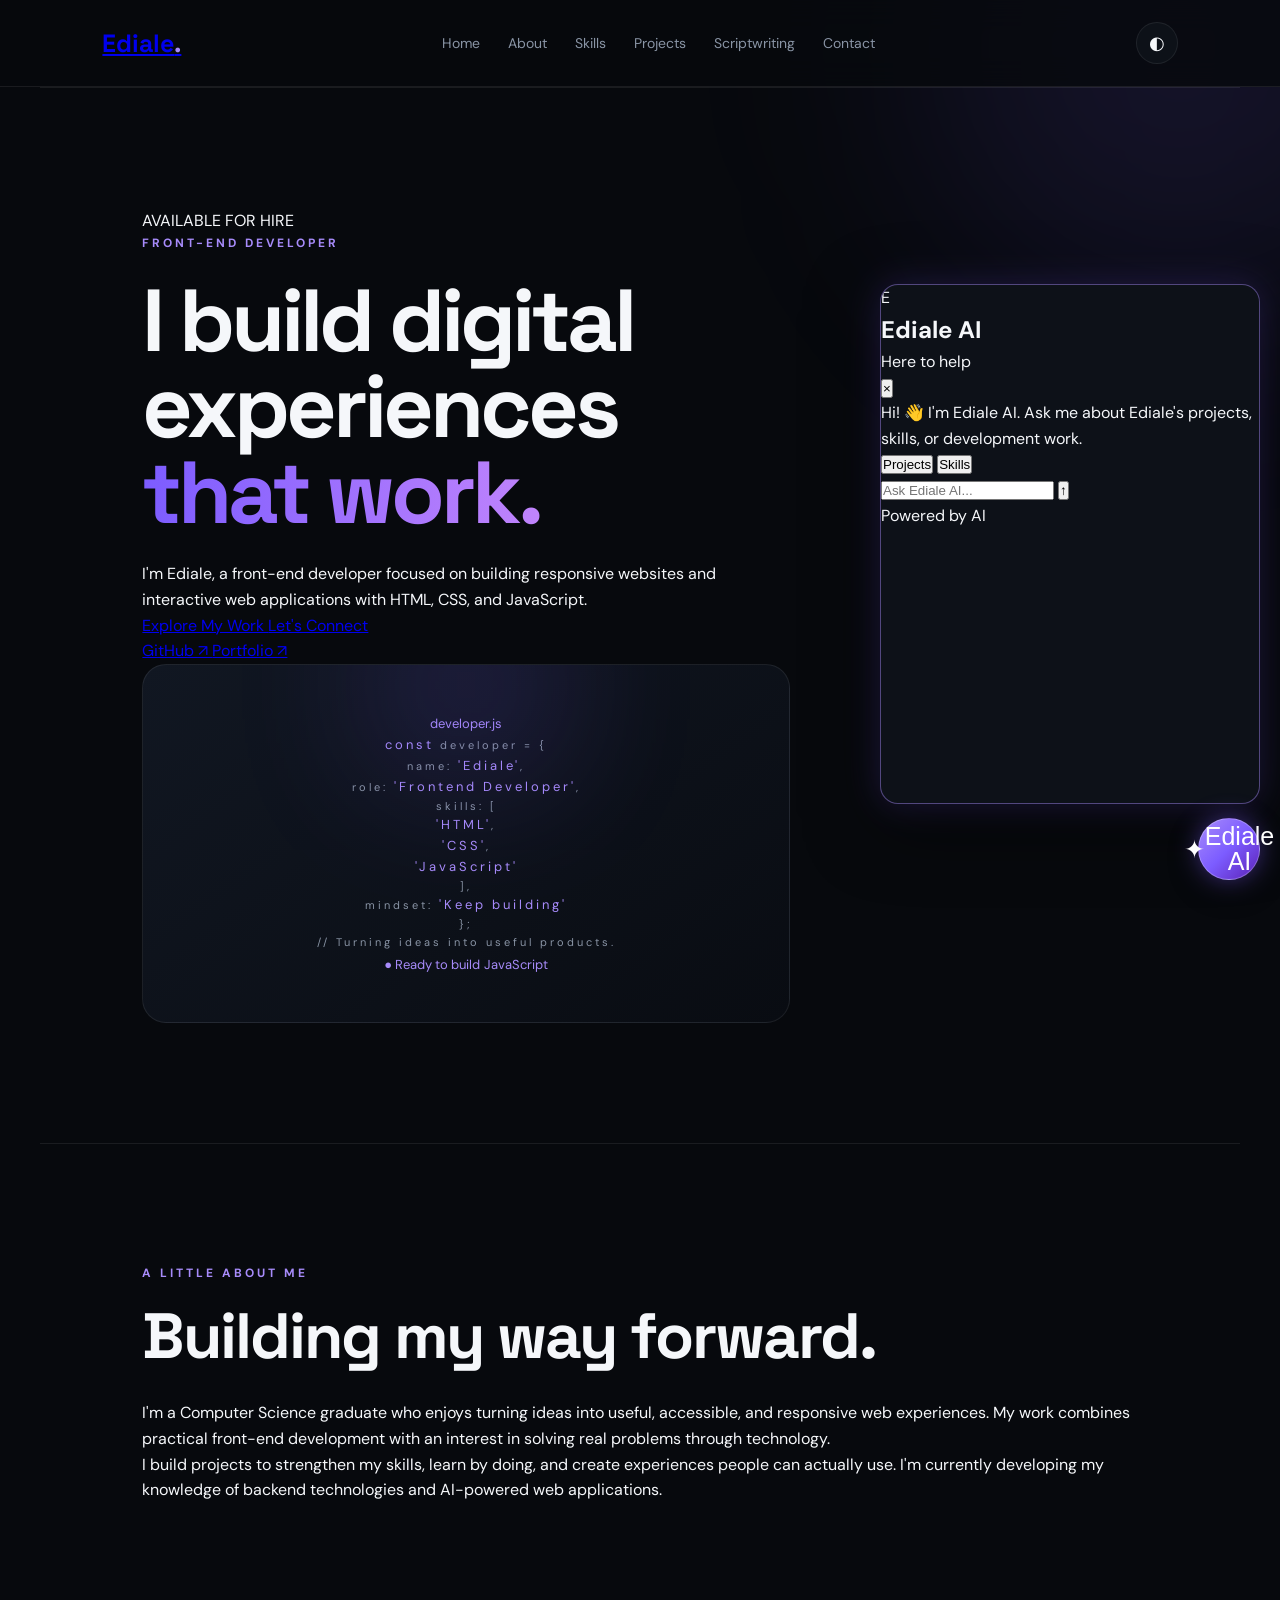
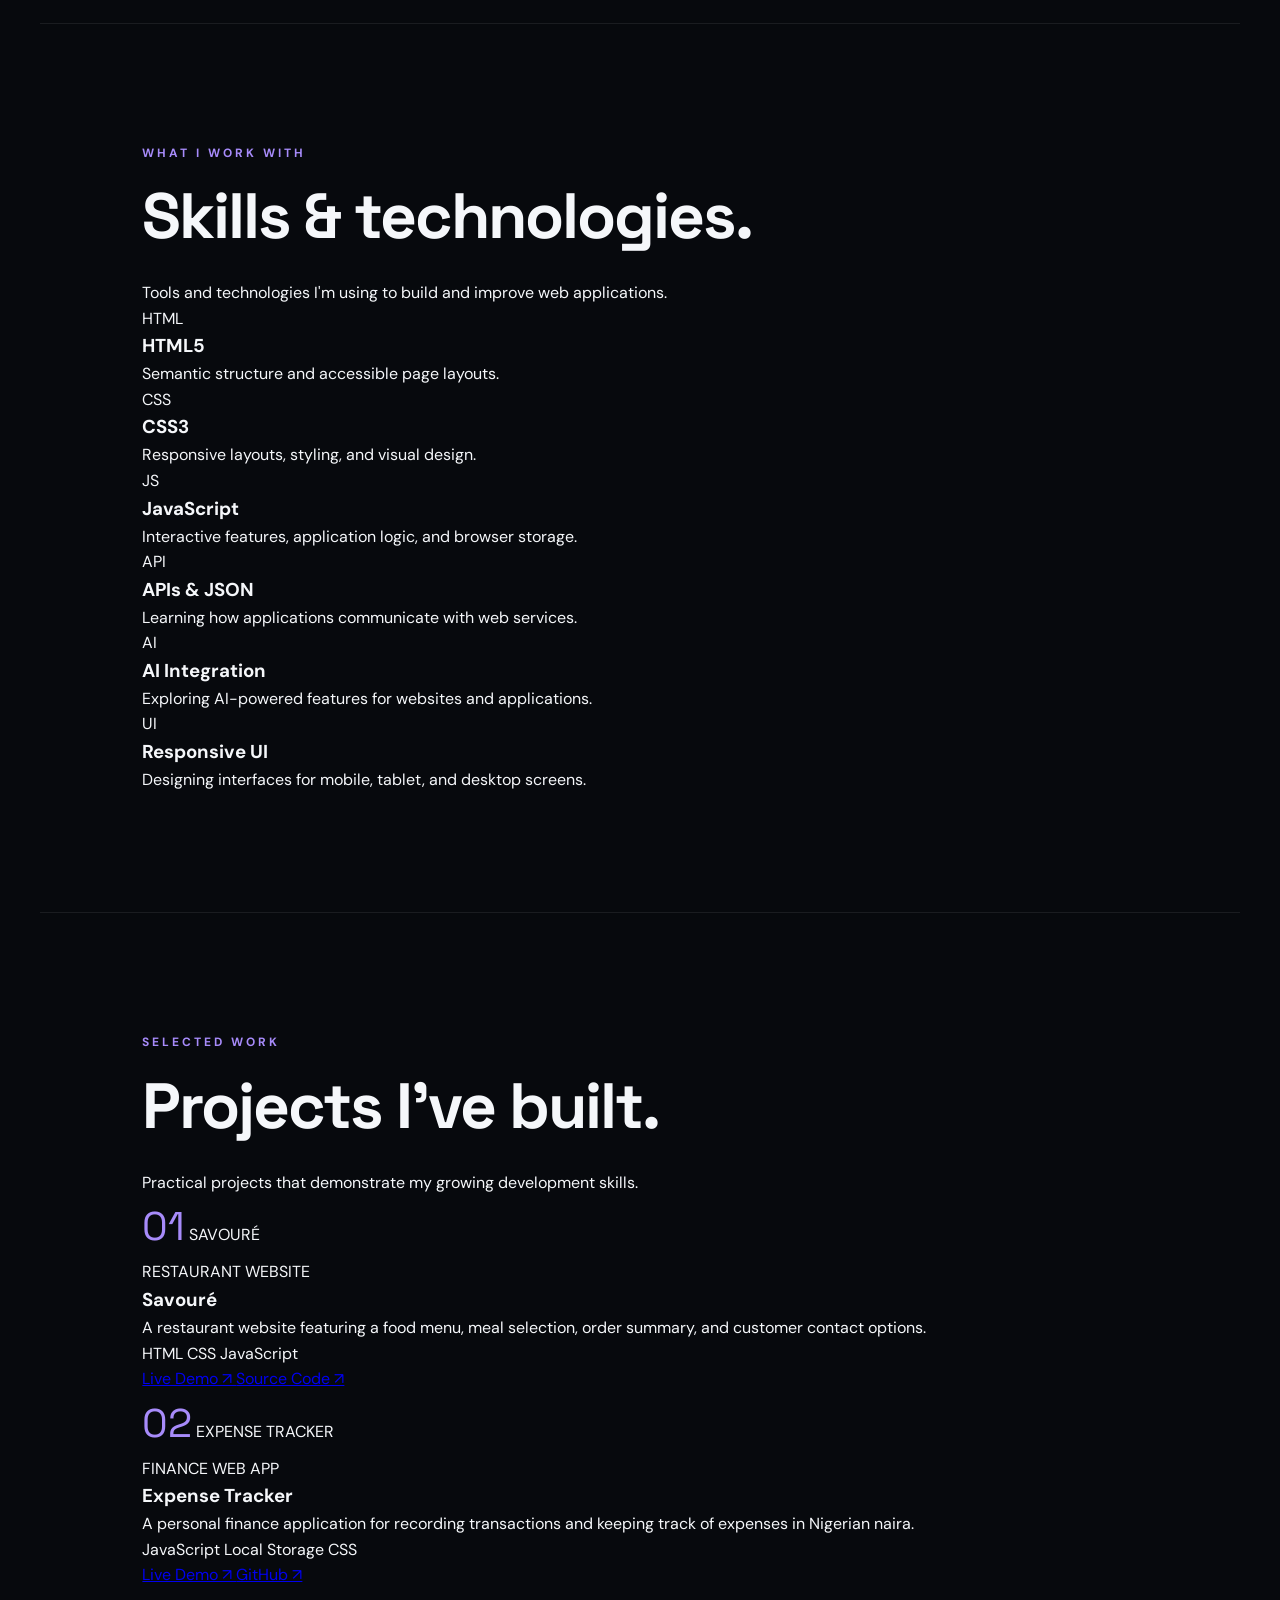
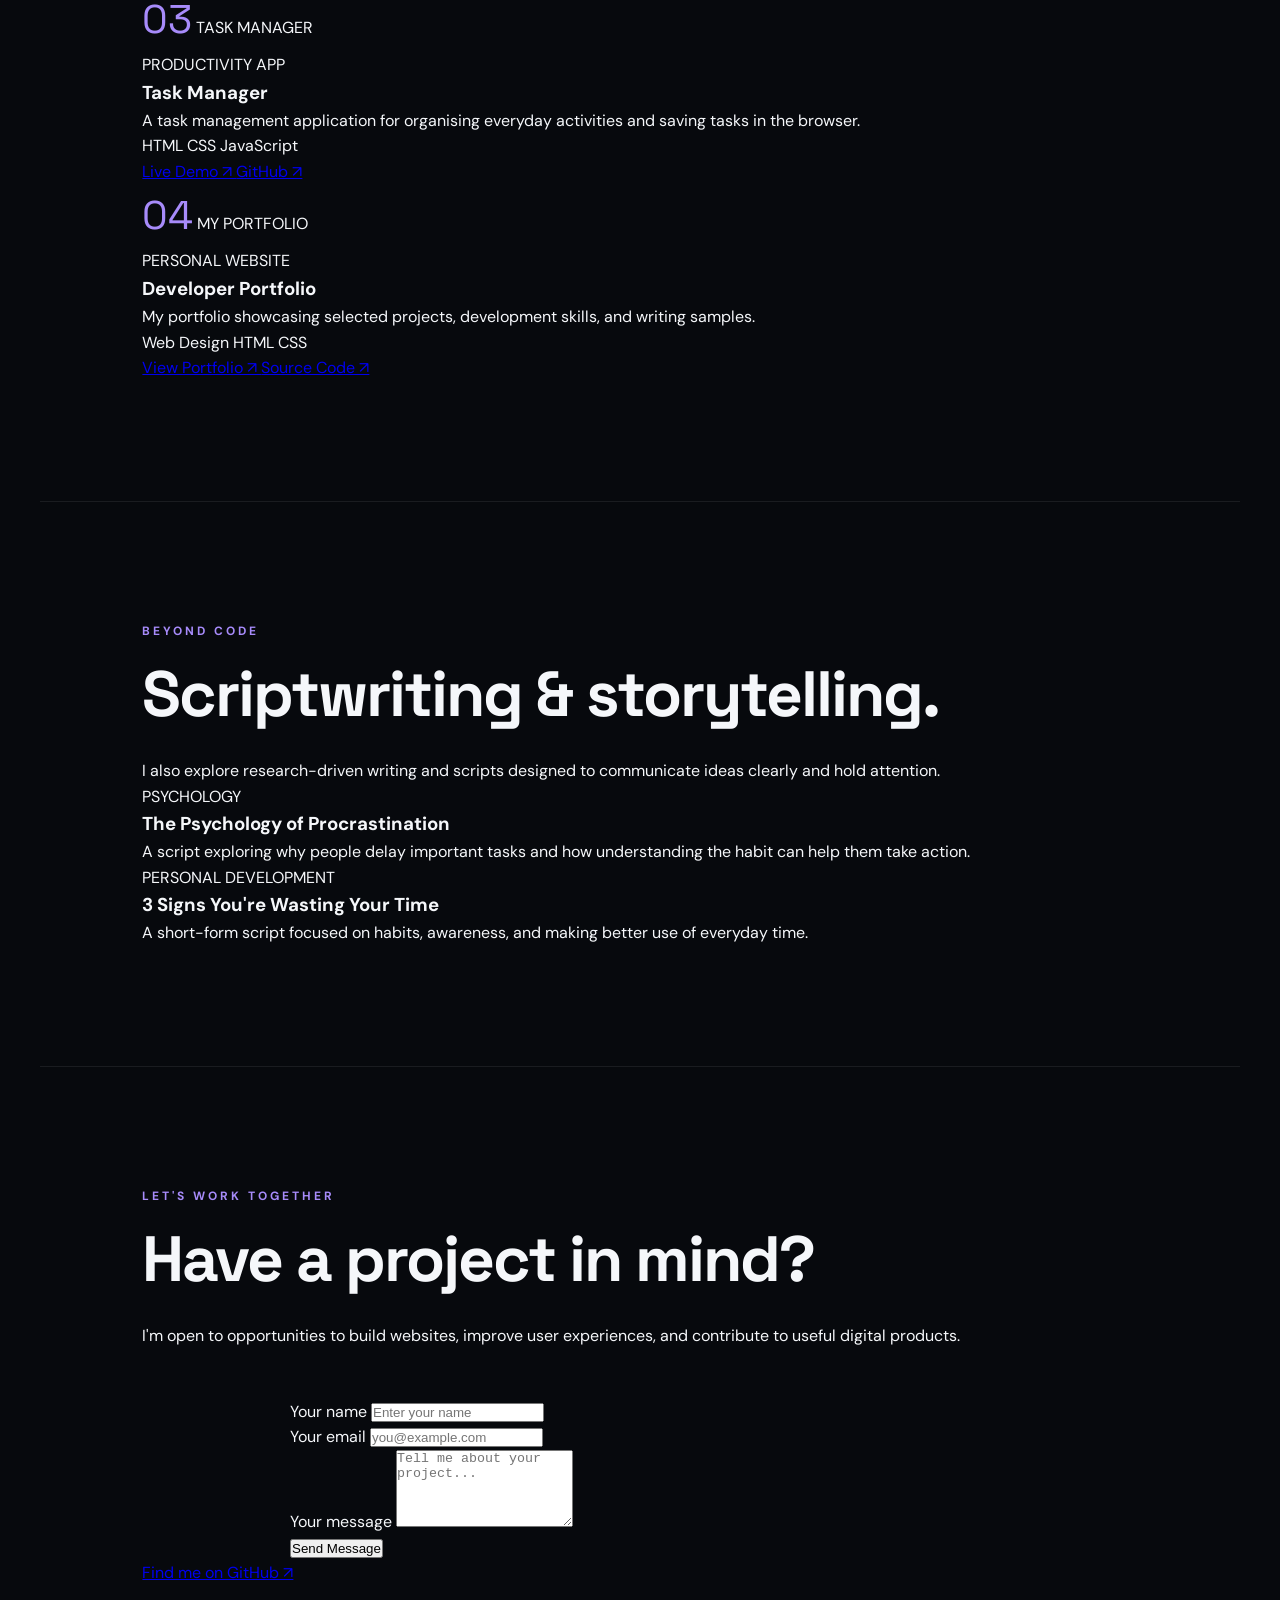
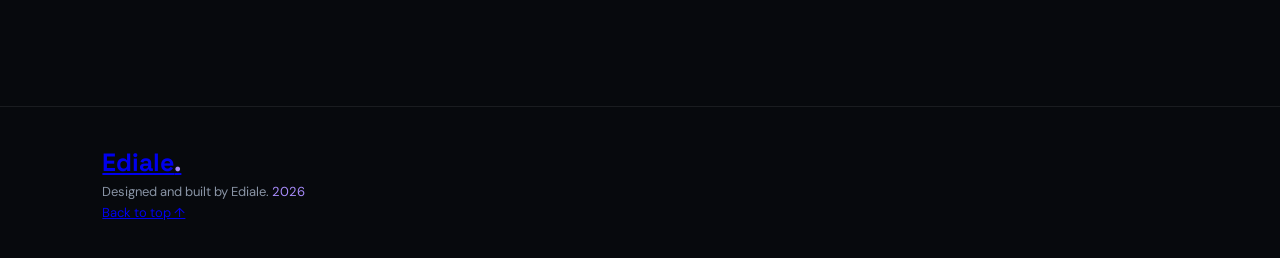
==== commit 53775fa6: "Update index.html" ====
--- a/index.html
+++ b/index.html
@@ -3,164 +3,693 @@
 <head>
   <meta charset="UTF-8">
   <meta name="viewport" content="width=device-width, initial-scale=1.0">
-  <meta name="theme-color" content="#07090d">
-  <meta name="description" content="Ediale is a front-end developer building responsive websites and practical JavaScript applications.">
+
+  <meta
+    name="description"
+    content="Ediale is a front-end developer building responsive websites and interactive JavaScript applications."
+  >
+
+  <meta name="theme-color" content="#080b12">
+
   <title>Ediale | Front-End Developer</title>
+
   <link rel="preconnect" href="https://fonts.googleapis.com">
   <link rel="preconnect" href="https://fonts.gstatic.com" crossorigin>
-  <link href="https://fonts.googleapis.com/css2?family=DM+Sans:wght@400;500;600;700&family=Space+Grotesk:wght@400;500;600;700&display=swap" rel="stylesheet">
+
+  <link
+    href="https://fonts.googleapis.com/css2?family=DM+Sans:wght@400;500;600;700&family=Space+Grotesk:wght@400;500;600;700&display=swap"
+    rel="stylesheet"
+  >
+
   <link rel="stylesheet" href="style.css">
+
   <script src="script.js" defer></script>
 </head>
+
 <body>
-  <div class="ambient ambient-one" aria-hidden="true"></div>
-  <div class="ambient ambient-two" aria-hidden="true"></div>
-
+
+  <!-- Background decoration -->
+  <div class="background-glow" aria-hidden="true"></div>
+
+  <!-- Navigation -->
   <header class="site-header">
     <nav class="navbar container" aria-label="Main navigation">
-      <a class="brand" href="#home" aria-label="Ediale home">Ediale<span>.</span></a>
-      <button class="menu-toggle" id="menu-toggle" type="button" aria-label="Open navigation menu" aria-expanded="false" aria-controls="nav-links">
-        <span></span><span></span><span></span>
+
+      <a href="#home" class="logo" aria-label="Ediale home">
+        Ediale<span>.</span>
+      </a>
+
+      <button
+        class="menu-toggle"
+        id="menu-toggle"
+        type="button"
+        aria-label="Open navigation menu"
+        aria-expanded="false"
+      >
+        <span></span>
+        <span></span>
+        <span></span>
       </button>
+
       <div class="nav-links" id="nav-links">
+        <a href="#home">Home</a>
         <a href="#about">About</a>
         <a href="#skills">Skills</a>
         <a href="#projects">Projects</a>
         <a href="#writing">Scriptwriting</a>
         <a href="#contact">Contact</a>
-        <button class="theme-toggle" id="theme-toggle" type="button" aria-label="Switch to light theme">☼</button>
-      </div>
+      </div>
+
+      <button
+        class="theme-toggle"
+        id="theme-toggle"
+        type="button"
+        aria-label="Toggle light and dark theme"
+      >
+        ◐
+      </button>
+
     </nav>
   </header>
 
   <main>
-    <section class="hero section-shell" id="home">
+
+    <!-- Hero section -->
+    <section class="hero section" id="home">
       <div class="container hero-grid">
-        <div class="hero-copy">
-          <p class="eyebrow"><span class="status-dot"></span> AVAILABLE FOR REMOTE WORK</p>
-          <h1>I build useful, thoughtful <span class="gradient-text">web experiences.</span></h1>
-          <p class="hero-description">I'm Ediale, a front-end developer working with HTML, CSS and JavaScript to create responsive websites and practical web apps.</p>
+
+        <div class="hero-content">
+
+          <p class="availability">
+            <span class="availability-dot"></span>
+            AVAILABLE FOR HIRE
+          </p>
+
+          <p class="eyebrow">FRONT-END DEVELOPER</p>
+
+          <h1>
+            I build digital experiences
+            <span>that work.</span>
+          </h1>
+
+          <p class="hero-description">
+            I'm Ediale, a front-end developer focused on building responsive
+            websites and interactive web applications with HTML, CSS, and
+            JavaScript.
+          </p>
+
           <div class="hero-actions">
-            <a class="button button-primary" href="#projects">Explore my work <span aria-hidden="true">↗</span></a>
-            <a class="button button-secondary" href="#contact">Contact me</a>
+            <a href="#projects" class="button button-primary">
+              Explore My Work
+            </a>
+
+            <a href="#contact" class="button button-secondary">
+              Let's Connect
+            </a>
           </div>
-          <div class="hero-meta"><span>HTML · CSS · JavaScript</span><span>Based in Nigeria · Open to remote work</span></div>
-        </div>
-        <div class="hero-card" aria-label="Developer profile summary">
-          <div class="card-topline"><span class="window-dots"><i></i><i></i><i></i></span><span>developer.profile</span></div>
-          <div class="avatar-mark">E<span>.</span></div>
-          <p class="card-kicker">HELLO, I'M</p>
-          <h2>Ediale</h2>
-          <p class="muted">Front-End Developer</p>
-          <div class="code-lines" aria-hidden="true">
-            <p><span class="code-purple">const</span> developer = {</p>
-            <p class="indent"><span class="code-blue">focus</span>: <span class="code-green">"user experience"</span>,</p>
-            <p class="indent"><span class="code-blue">builds</span>: <span class="code-green">"web apps"</span>,</p>
-            <p class="indent"><span class="code-blue">mindset</span>: <span class="code-green">"always learning"</span></p>
-            <p>};</p>
+
+          <div class="hero-socials">
+            <a
+              href="https://github.com/eddysparkle"
+              target="_blank"
+              rel="noopener noreferrer"
+            >
+              GitHub ↗
+            </a>
+
+            <a
+              href="https://eddysparkle.github.io/Ediale-Portfolio/"
+              target="_blank"
+              rel="noopener noreferrer"
+            >
+              Portfolio ↗
+            </a>
           </div>
-          <div class="card-tags"><span>Responsive UI</span><span>JavaScript</span><span>Problem solving</span></div>
-        </div>
+
+        </div>
+
+        <div class="hero-card">
+          <div class="code-window">
+
+            <div class="code-window-header">
+              <div class="window-dots">
+                <span></span>
+                <span></span>
+                <span></span>
+              </div>
+
+              <span>developer.js</span>
+            </div>
+
+            <div class="code-content">
+              <p><span class="code-purple">const</span> developer = {</p>
+              <p class="code-indent">
+                name: <span class="code-green">'Ediale'</span>,
+              </p>
+              <p class="code-indent">
+                role: <span class="code-green">'Frontend Developer'</span>,
+              </p>
+              <p class="code-indent">
+                skills: [
+              </p>
+              <p class="code-indent code-indent-2">
+                <span class="code-green">'HTML'</span>,
+              </p>
+              <p class="code-indent code-indent-2">
+                <span class="code-green">'CSS'</span>,
+              </p>
+              <p class="code-indent code-indent-2">
+                <span class="code-green">'JavaScript'</span>
+              </p>
+              <p class="code-indent">],</p>
+              <p class="code-indent">
+                mindset: <span class="code-green">'Keep building'</span>
+              </p>
+              <p>};</p>
+
+              <p class="code-comment">
+                // Turning ideas into useful products.
+              </p>
+            </div>
+
+            <div class="code-window-footer">
+              <span>● Ready to build</span>
+              <span>JavaScript</span>
+            </div>
+
+          </div>
+        </div>
+
       </div>
     </section>
 
-    <section class="section-shell" id="about">
-      <div class="container section-inner">
-        <div class="section-heading"><p class="eyebrow">A LITTLE ABOUT ME</p><h2>Curious by nature.<br><span class="gradient-text">Practical by design.</span></h2></div>
+    <!-- About section -->
+    <section class="section" id="about">
+      <div class="container">
+
+        <div class="section-heading">
+          <p class="eyebrow">A LITTLE ABOUT ME</p>
+          <h2>Building my way forward.</h2>
+        </div>
+
         <div class="about-content">
-          <p>I'm a Computer Science graduate who enjoys turning ideas into clear, usable digital experiences. I build projects to practise my craft, solve practical problems, and keep growing as a developer.</p>
-          <p>My current focus is front-end development with HTML, CSS and JavaScript, while steadily expanding my knowledge of APIs, Node.js, Express and databases.</p>
-          <div class="about-facts"><div><strong>01</strong><span>Responsive websites</span></div><div><strong>02</strong><span>Interactive applications</span></div><div><strong>03</strong><span>Continuous learning</span></div></div>
-        </div>
+          <p>
+            I'm a Computer Science graduate who enjoys turning ideas into
+            useful, accessible, and responsive web experiences. My work
+            combines practical front-end development with an interest in
+            solving real problems through technology.
+          </p>
+
+          <p>
+            I build projects to strengthen my skills, learn by doing, and
+            create experiences people can actually use. I'm currently
+            developing my knowledge of backend technologies and AI-powered
+            web applications.
+          </p>
+        </div>
+
       </div>
     </section>
 
-    <section class="section-shell" id="skills">
-      <div class="container section-inner">
-        <div class="section-heading"><p class="eyebrow">WHAT I WORK WITH</p><h2>Skills &amp; tools</h2><p class="section-description">The tools I use to build and improve web experiences.</p></div>
+    <!-- Skills section -->
+    <section class="section section-alt" id="skills">
+      <div class="container">
+
+        <div class="section-heading">
+          <p class="eyebrow">WHAT I WORK WITH</p>
+          <h2>Skills & technologies.</h2>
+          <p>
+            Tools and technologies I'm using to build and improve web
+            applications.
+          </p>
+        </div>
+
         <div class="skills-grid">
-          <article class="skill-card"><span class="skill-icon">⌘</span><h3>Front-end</h3><p>HTML5, CSS3, JavaScript, responsive layouts, DOM manipulation and browser storage.</p><div class="tag-list"><span>HTML</span><span>CSS</span><span>JavaScript</span></div></article>
-          <article class="skill-card"><span class="skill-icon">⌁</span><h3>Web fundamentals</h3><p>Working with JSON, HTTP requests, REST API concepts, forms and client-side validation.</p><div class="tag-list"><span>REST / JSON</span><span>Fetch</span><span>GitHub Pages</span></div></article>
-          <article class="skill-card"><span class="skill-icon">✳</span><h3>Currently learning</h3><p>Building a stronger foundation in Node.js, Express, MongoDB and AI-powered web features.</p><div class="tag-list"><span>Node.js</span><span>Express</span><span>MongoDB</span></div></article>
-        </div>
+
+          <article class="skill-card">
+            <div class="skill-icon">HTML</div>
+            <h3>HTML5</h3>
+            <p>Semantic structure and accessible page layouts.</p>
+          </article>
+
+          <article class="skill-card">
+            <div class="skill-icon">CSS</div>
+            <h3>CSS3</h3>
+            <p>Responsive layouts, styling, and visual design.</p>
+          </article>
+
+          <article class="skill-card">
+            <div class="skill-icon">JS</div>
+            <h3>JavaScript</h3>
+            <p>Interactive features, application logic, and browser storage.</p>
+          </article>
+
+          <article class="skill-card">
+            <div class="skill-icon">API</div>
+            <h3>APIs & JSON</h3>
+            <p>Learning how applications communicate with web services.</p>
+          </article>
+
+          <article class="skill-card">
+            <div class="skill-icon">AI</div>
+            <h3>AI Integration</h3>
+            <p>Exploring AI-powered features for websites and applications.</p>
+          </article>
+
+          <article class="skill-card">
+            <div class="skill-icon">UI</div>
+            <h3>Responsive UI</h3>
+            <p>Designing interfaces for mobile, tablet, and desktop screens.</p>
+          </article>
+
+        </div>
+
       </div>
     </section>
 
-    <section class="section-shell" id="projects">
-      <div class="container section-inner">
-        <div class="section-heading section-heading-row"><div><p class="eyebrow">SELECTED WORK</p><h2>Projects I've built</h2></div><p class="section-description">Hands-on projects where I practise interface design, interactivity and useful features.</p></div>
+    <!-- Projects section -->
+    <section class="section" id="projects">
+      <div class="container">
+
+        <div class="section-heading">
+          <p class="eyebrow">SELECTED WORK</p>
+          <h2>Projects I've built.</h2>
+          <p>
+            Practical projects that demonstrate my growing development
+            skills.
+          </p>
+        </div>
+
         <div class="projects-grid">
-          <article class="project-card project-featured">
-            <div class="project-art savouré-art"><span class="art-label">SAVOURÉ</span><span class="plate" aria-hidden="true">✦</span><span class="art-caption">A modern restaurant experience</span></div>
-            <div class="project-body"><div class="project-top"><span class="project-type">Restaurant website</span><span class="project-number">01</span></div><h3>Savouré</h3><p>A polished restaurant website with a menu, custom meal builder, order summary and contact options.</p><div class="tag-list"><span>HTML</span><span>CSS</span><span>JavaScript</span></div><div class="project-links"><a href="https://eddysparkle.github.io/savoure-restaurant/" target="_blank" rel="noopener noreferrer">Live demo ↗</a><a href="https://github.com/eddysparkle/savoure-restaurant" target="_blank" rel="noopener noreferrer">Source code ↗</a></div></div>
-          </article>
+
+          <!-- Savouré -->
           <article class="project-card">
-            <div class="project-art expense-art"><span class="art-symbol" aria-hidden="true">↗</span><div><span class="art-label">MONEY OVERVIEW</span><strong>Track your spending.</strong></div></div>
-            <div class="project-body"><div class="project-top"><span class="project-type">JavaScript application</span><span class="project-number">02</span></div><h3>Expense Tracker</h3><p>A personal expense tracker with transaction records, categories, totals and browser-based persistence.</p><div class="tag-list"><span>JavaScript</span><span>localStorage</span><span>CSS</span></div><div class="project-links"><a href="https://eddysparkle.github.io/Expense--Tracker/" target="_blank" rel="noopener noreferrer">Live demo ↗</a><a href="https://github.com/eddysparkle" target="_blank" rel="noopener noreferrer">GitHub ↗</a></div></div>
-          </article>
+            <div class="project-visual project-restaurant">
+              <span class="project-number">01</span>
+              <span class="project-visual-label">SAVOURÉ</span>
+            </div>
+
+            <div class="project-body">
+              <p class="project-category">RESTAURANT WEBSITE</p>
+              <h3>Savouré</h3>
+
+              <p>
+                A restaurant website featuring a food menu, meal selection,
+                order summary, and customer contact options.
+              </p>
+
+              <div class="project-tags">
+                <span>HTML</span>
+                <span>CSS</span>
+                <span>JavaScript</span>
+              </div>
+
+              <div class="project-links">
+                <a
+                  href="https://eddysparkle.github.io/savoure-restaurant/"
+                  target="_blank"
+                  rel="noopener noreferrer"
+                >
+                  Live Demo ↗
+                </a>
+
+                <a
+                  href="https://github.com/eddysparkle/savoure-restaurant"
+                  target="_blank"
+                  rel="noopener noreferrer"
+                >
+                  Source Code ↗
+                </a>
+              </div>
+            </div>
+          </article>
+
+          <!-- Expense Tracker -->
           <article class="project-card">
-            <div class="project-art task-art"><span class="task-check" aria-hidden="true">✓</span><div><span class="art-label">TODAY'S FOCUS</span><strong>One task at a time.</strong></div></div>
-            <div class="project-body"><div class="project-top"><span class="project-type">Productivity app</span><span class="project-number">03</span></div><h3>Task Manager</h3><p>A lightweight task manager for organising to-dos and keeping task data in the browser.</p><div class="tag-list"><span>HTML</span><span>CSS</span><span>JavaScript</span></div><div class="project-links"><a href="https://eddysparkle.github.io/ediale-task-manager/" target="_blank" rel="noopener noreferrer">Live demo ↗</a><a href="https://github.com/eddysparkle" target="_blank" rel="noopener noreferrer">GitHub ↗</a></div></div>
-          </article>
+            <div class="project-visual project-expense">
+              <span class="project-number">02</span>
+              <span class="project-visual-label">EXPENSE TRACKER</span>
+            </div>
+
+            <div class="project-body">
+              <p class="project-category">FINANCE WEB APP</p>
+              <h3>Expense Tracker</h3>
+
+              <p>
+                A personal finance application for recording transactions
+                and keeping track of expenses in Nigerian naira.
+              </p>
+
+              <div class="project-tags">
+                <span>JavaScript</span>
+                <span>Local Storage</span>
+                <span>CSS</span>
+              </div>
+
+              <div class="project-links">
+                <a
+                  href="https://eddysparkle.github.io/Expense--Tracker/"
+                  target="_blank"
+                  rel="noopener noreferrer"
+                >
+                  Live Demo ↗
+                </a>
+
+                <a
+                  href="https://github.com/eddysparkle"
+                  target="_blank"
+                  rel="noopener noreferrer"
+                >
+                  GitHub ↗
+                </a>
+              </div>
+            </div>
+          </article>
+
+          <!-- Task Manager -->
           <article class="project-card">
-            <div class="project-art portfolio-art"><span class="portfolio-brackets" aria-hidden="true">&lt;/&gt;</span><div><span class="art-label">PERSONAL BRAND</span><strong>My work, in one place.</strong></div></div>
-            <div class="project-body"><div class="project-top"><span class="project-type">Portfolio website</span><span class="project-number">04</span></div><h3>Developer Portfolio</h3><p>A responsive portfolio to introduce my work, share projects and make it easy to contact me.</p><div class="tag-list"><span>Responsive design</span><span>CSS</span><span>JavaScript</span></div><div class="project-links"><a href="https://eddysparkle.github.io/Ediale-Portfolio/" target="_blank" rel="noopener noreferrer">Live demo ↗</a><a href="https://github.com/eddysparkle" target="_blank" rel="noopener noreferrer">GitHub ↗</a></div></div>
-          </article>
-        </div>
+            <div class="project-visual project-task">
+              <span class="project-number">03</span>
+              <span class="project-visual-label">TASK MANAGER</span>
+            </div>
+
+            <div class="project-body">
+              <p class="project-category">PRODUCTIVITY APP</p>
+              <h3>Task Manager</h3>
+
+              <p>
+                A task management application for organising everyday
+                activities and saving tasks in the browser.
+              </p>
+
+              <div class="project-tags">
+                <span>HTML</span>
+                <span>CSS</span>
+                <span>JavaScript</span>
+              </div>
+
+              <div class="project-links">
+                <a
+                  href="https://eddysparkle.github.io/ediale-task-manager/"
+                  target="_blank"
+                  rel="noopener noreferrer"
+                >
+                  Live Demo ↗
+                </a>
+
+                <a
+                  href="https://github.com/eddysparkle"
+                  target="_blank"
+                  rel="noopener noreferrer"
+                >
+                  GitHub ↗
+                </a>
+              </div>
+            </div>
+          </article>
+
+          <!-- Portfolio -->
+          <article class="project-card">
+            <div class="project-visual project-portfolio">
+              <span class="project-number">04</span>
+              <span class="project-visual-label">MY PORTFOLIO</span>
+            </div>
+
+            <div class="project-body">
+              <p class="project-category">PERSONAL WEBSITE</p>
+              <h3>Developer Portfolio</h3>
+
+              <p>
+                My portfolio showcasing selected projects, development
+                skills, and writing samples.
+              </p>
+
+              <div class="project-tags">
+                <span>Web Design</span>
+                <span>HTML</span>
+                <span>CSS</span>
+              </div>
+
+              <div class="project-links">
+                <a
+                  href="https://eddysparkle.github.io/Ediale-Portfolio/"
+                  target="_blank"
+                  rel="noopener noreferrer"
+                >
+                  View Portfolio ↗
+                </a>
+
+                <a
+                  href="https://github.com/eddysparkle/Ediale-Portfolio"
+                  target="_blank"
+                  rel="noopener noreferrer"
+                >
+                  Source Code ↗
+                </a>
+              </div>
+            </div>
+          </article>
+
+        </div>
+
       </div>
     </section>
 
-    <section class="section-shell" id="writing">
-      <div class="container section-inner writing-layout">
-        <div class="section-heading"><p class="eyebrow">ANOTHER CREATIVE INTEREST</p><h2>Scriptwriting &amp; storytelling</h2><p class="section-description">I also explore research-led scripts for YouTube, short-form content, promotional videos and storytelling.</p></div>
-        <div class="writing-cards">
-          <article class="writing-card"><span class="writing-number">SCRIPT 01</span><h3>The Psychology of Procrastination</h3><p>A research-inspired look at why we delay tasks and how small actions can help us start.</p></article>
-          <article class="writing-card"><span class="writing-number">SCRIPT 02</span><h3>3 Signs You're Wasting Your Time</h3><p>A short-form concept built around relatable habits, clear pacing and actionable takeaways.</p></article>
-        </div>
+    <!-- Scriptwriting section -->
+    <section class="section section-alt" id="writing">
+      <div class="container">
+
+        <div class="section-heading">
+          <p class="eyebrow">BEYOND CODE</p>
+          <h2>Scriptwriting & storytelling.</h2>
+          <p>
+            I also explore research-driven writing and scripts designed
+            to communicate ideas clearly and hold attention.
+          </p>
+        </div>
+
+        <div class="writing-grid">
+
+          <article class="writing-card">
+            <span class="writing-label">PSYCHOLOGY</span>
+            <h3>The Psychology of Procrastination</h3>
+            <p>
+              A script exploring why people delay important tasks and
+              how understanding the habit can help them take action.
+            </p>
+          </article>
+
+          <article class="writing-card">
+            <span class="writing-label">PERSONAL DEVELOPMENT</span>
+            <h3>3 Signs You're Wasting Your Time</h3>
+            <p>
+              A short-form script focused on habits, awareness, and
+              making better use of everyday time.
+            </p>
+          </article>
+
+        </div>
+
       </div>
     </section>
 
-    <section class="section-shell" id="contact">
-      <div class="container section-inner contact-layout">
-        <div class="section-heading"><p class="eyebrow">LET'S CONNECT</p><h2>Have a project<br><span class="gradient-text">in mind?</span></h2><p class="section-description">Tell me what you're building or what kind of help you need. I'll get back to you as soon as I can.</p><div class="contact-direct"><span class="contact-icon">✉</span><div><small>Prefer a message?</small><a href="mailto:hello@ediale.dev">Contact me by email</a></div></div></div>
-        <form class="contact-form" id="contact-form" action="https://formspree.io/f/xvzqappg" method="POST">
-          <label for="name">Your name</label><input id="name" name="name" type="text" placeholder="Jane Smith" autocomplete="name" required>
-          <label for="email">Email address</label><input id="email" name="email" type="email" placeholder="jane@example.com" autocomplete="email" required>
-          <label for="message">How can I help?</label><textarea id="message" name="message" rows="5" placeholder="Tell me a little about your project..." required></textarea>
-          <button class="button button-primary form-submit" type="submit">Send message <span aria-hidden="true">↗</span></button>
-          <p class="form-status" id="form-status" role="status" aria-live="polite"></p>
-        </form>
+    <!-- Contact section -->
+    <section class="section" id="contact">
+      <div class="container">
+
+        <div class="contact-panel">
+
+          <p class="eyebrow">LET'S WORK TOGETHER</p>
+
+          <h2>Have a project in mind?</h2>
+
+          <p>
+            I'm open to opportunities to build websites, improve user
+            experiences, and contribute to useful digital products.
+          </p>
+
+          <form
+            id="contact-form"
+            action="https://formspree.io/f/xvzqappg"
+            method="POST"
+          >
+
+            <div class="form-row">
+              <label for="contact-name">Your name</label>
+              <input
+                type="text"
+                id="contact-name"
+                name="name"
+                placeholder="Enter your name"
+                required
+              >
+            </div>
+
+            <div class="form-row">
+              <label for="contact-email">Your email</label>
+              <input
+                type="email"
+                id="contact-email"
+                name="email"
+                placeholder="you@example.com"
+                required
+              >
+            </div>
+
+            <div class="form-row">
+              <label for="contact-message">Your message</label>
+              <textarea
+                id="contact-message"
+                name="message"
+                rows="5"
+                placeholder="Tell me about your project..."
+                required
+              ></textarea>
+            </div>
+
+            <button
+              class="button button-primary"
+              id="contact-submit"
+              type="submit"
+            >
+              Send Message
+            </button>
+
+            <p
+              class="form-status"
+              id="contact-status"
+              role="status"
+              aria-live="polite"
+            ></p>
+
+          </form>
+
+          <a
+            class="github-contact"
+            href="https://github.com/eddysparkle"
+            target="_blank"
+            rel="noopener noreferrer"
+          >
+            Find me on GitHub ↗
+          </a>
+
+        </div>
+
       </div>
     </section>
+
   </main>
 
-  <footer class="site-footer"><div class="container footer-inner"><a class="brand" href="#home">Ediale<span>.</span></a><p>Building, learning, and improving one project at a time.</p><span>© <span id="current-year"></span> Ediale</span></div></footer>
-
-  <!-- Chat widget: kept as a direct child of body so fixed positioning works reliably. -->
-  <button id="ediale-chat-button" type="button" aria-controls="ediale-chat-box" aria-expanded="false">
-    <span class="chat-button-sparkle" aria-hidden="true">✦</span><span>Ediale AI</span>
-  </button>
-
-  <section id="ediale-chat-box" role="dialog" aria-modal="false" aria-labelledby="ediale-chat-title" aria-hidden="true">
-    <header class="chat-header">
-      <div class="chat-avatar" aria-hidden="true">E<span>.</span></div>
-      <div class="chat-heading"><strong id="ediale-chat-title">Ediale AI</strong><span><i class="chat-online-dot"></i> Portfolio assistant</span></div>
-      <button id="ediale-chat-close" class="chat-close" type="button" aria-label="Close chat">×</button>
-    </header>
-    <div id="ediale-chat-messages" class="chat-messages" aria-live="polite" aria-label="Chat messages">
-      <div class="chat-message assistant-message"><p>Hi! I'm Ediale AI. Ask me about Ediale's projects, skills, or web development work.</p></div>
+  <!-- Footer -->
+  <footer class="site-footer">
+    <div class="container footer-content">
+      <a href="#home" class="logo">Ediale<span>.</span></a>
+
+      <p>
+        Designed and built by Ediale.
+        <span id="current-year">2026</span>
+      </p>
+
+      <a href="#home">Back to top ↑</a>
     </div>
-    <div class="chat-suggestions" id="chat-suggestions">
-      <button type="button" data-prompt="Tell me about your projects">Projects</button>
-      <button type="button" data-prompt="What technologies do you use?">Tech stack</button>
-      <button type="button" data-prompt="How can I contact Ediale?">Contact</button>
-    </div>
-    <form id="ediale-chat-form" class="chat-form">
-      <label class="visually-hidden" for="ediale-chat-input">Message Ediale AI</label>
-      <input id="ediale-chat-input" name="message" type="text" placeholder="Ask me something..." autocomplete="off" maxlength="1000" required>
-      <button id="ediale-chat-send" type="submit" aria-label="Send message">↑</button>
-    </form>
-    <p class="chat-disclaimer">AI can make mistakes. Please verify important details.</p>
-  </section>
+  </footer>
+
+  <!-- Ediale AI Chat Widget -->
+  <!-- Keep this directly inside body, outside main and section elements. -->
+  <div id="ediale-ai-widget">
+
+    <button
+      id="ediale-chat-button"
+      type="button"
+      aria-label="Chat with Ediale AI"
+      aria-controls="ediale-chat-box"
+      aria-expanded="false"
+    >
+      <span class="chat-button-icon" aria-hidden="true">✦</span>
+      <span>Ediale AI</span>
+    </button>
+
+    <section
+      id="ediale-chat-box"
+      role="dialog"
+      aria-label="Chat with Ediale AI"
+      aria-modal="false"
+    >
+
+      <div class="chat-header">
+
+        <div class="chat-header-info">
+          <div class="chat-avatar" aria-hidden="true">E</div>
+
+          <div>
+            <h2>Ediale AI</h2>
+            <p>
+              <span class="chat-online-dot"></span>
+              Here to help
+            </p>
+          </div>
+        </div>
+
+        <button
+          id="ediale-chat-close"
+          class="chat-close"
+          type="button"
+          aria-label="Close chat"
+        >
+          &times;
+        </button>
+
+      </div>
+
+      <div
+        id="ediale-chat-messages"
+        class="chat-messages"
+        aria-live="polite"
+        aria-relevant="additions"
+      >
+        <div class="chat-message bot-message">
+          Hi! 👋 I'm Ediale AI. Ask me about Ediale's projects, skills,
+          or development work.
+        </div>
+      </div>
+
+      <div id="chat-suggestions" class="chat-suggestions">
+        <button type="button" data-message="Tell me about Ediale's projects">
+          Projects
+        </button>
+
+        <button type="button" data-message="What technologies does Ediale use?">
+          Skills
+        </button>
+      </div>
+
+      <form id="ediale-chat-form" class="chat-input-form">
+
+        <input
+          id="ediale-chat-input"
+          type="text"
+          name="message"
+          placeholder="Ask Ediale AI..."
+          aria-label="Your message"
+          autocomplete="off"
+          required
+        >
+
+        <button
+          id="ediale-chat-send"
+          type="submit"
+          aria-label="Send message"
+        >
+          ↑
+        </button>
+
+      </form>
+
+      <p class="chat-footer-note">Powered by AI</p>
+
+    </section>
+
+  </div>
+
 </body>
 </html>
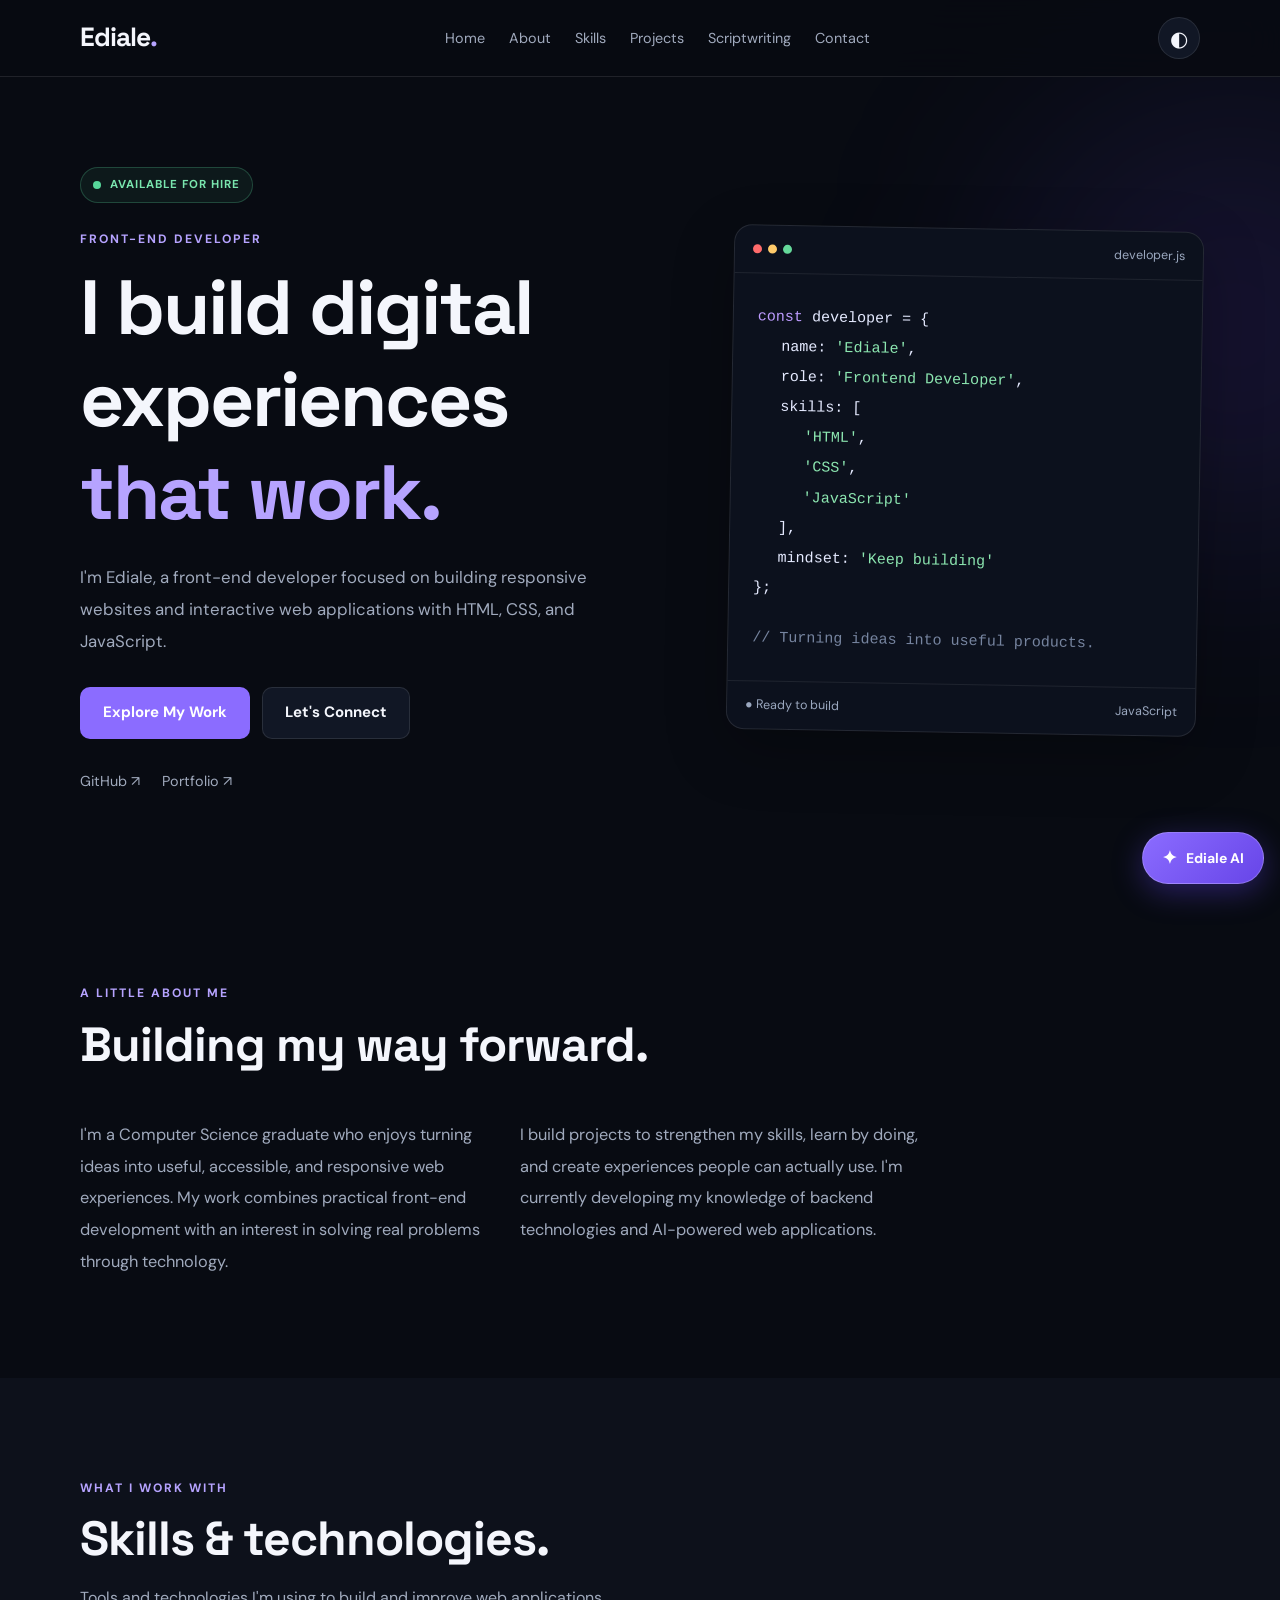
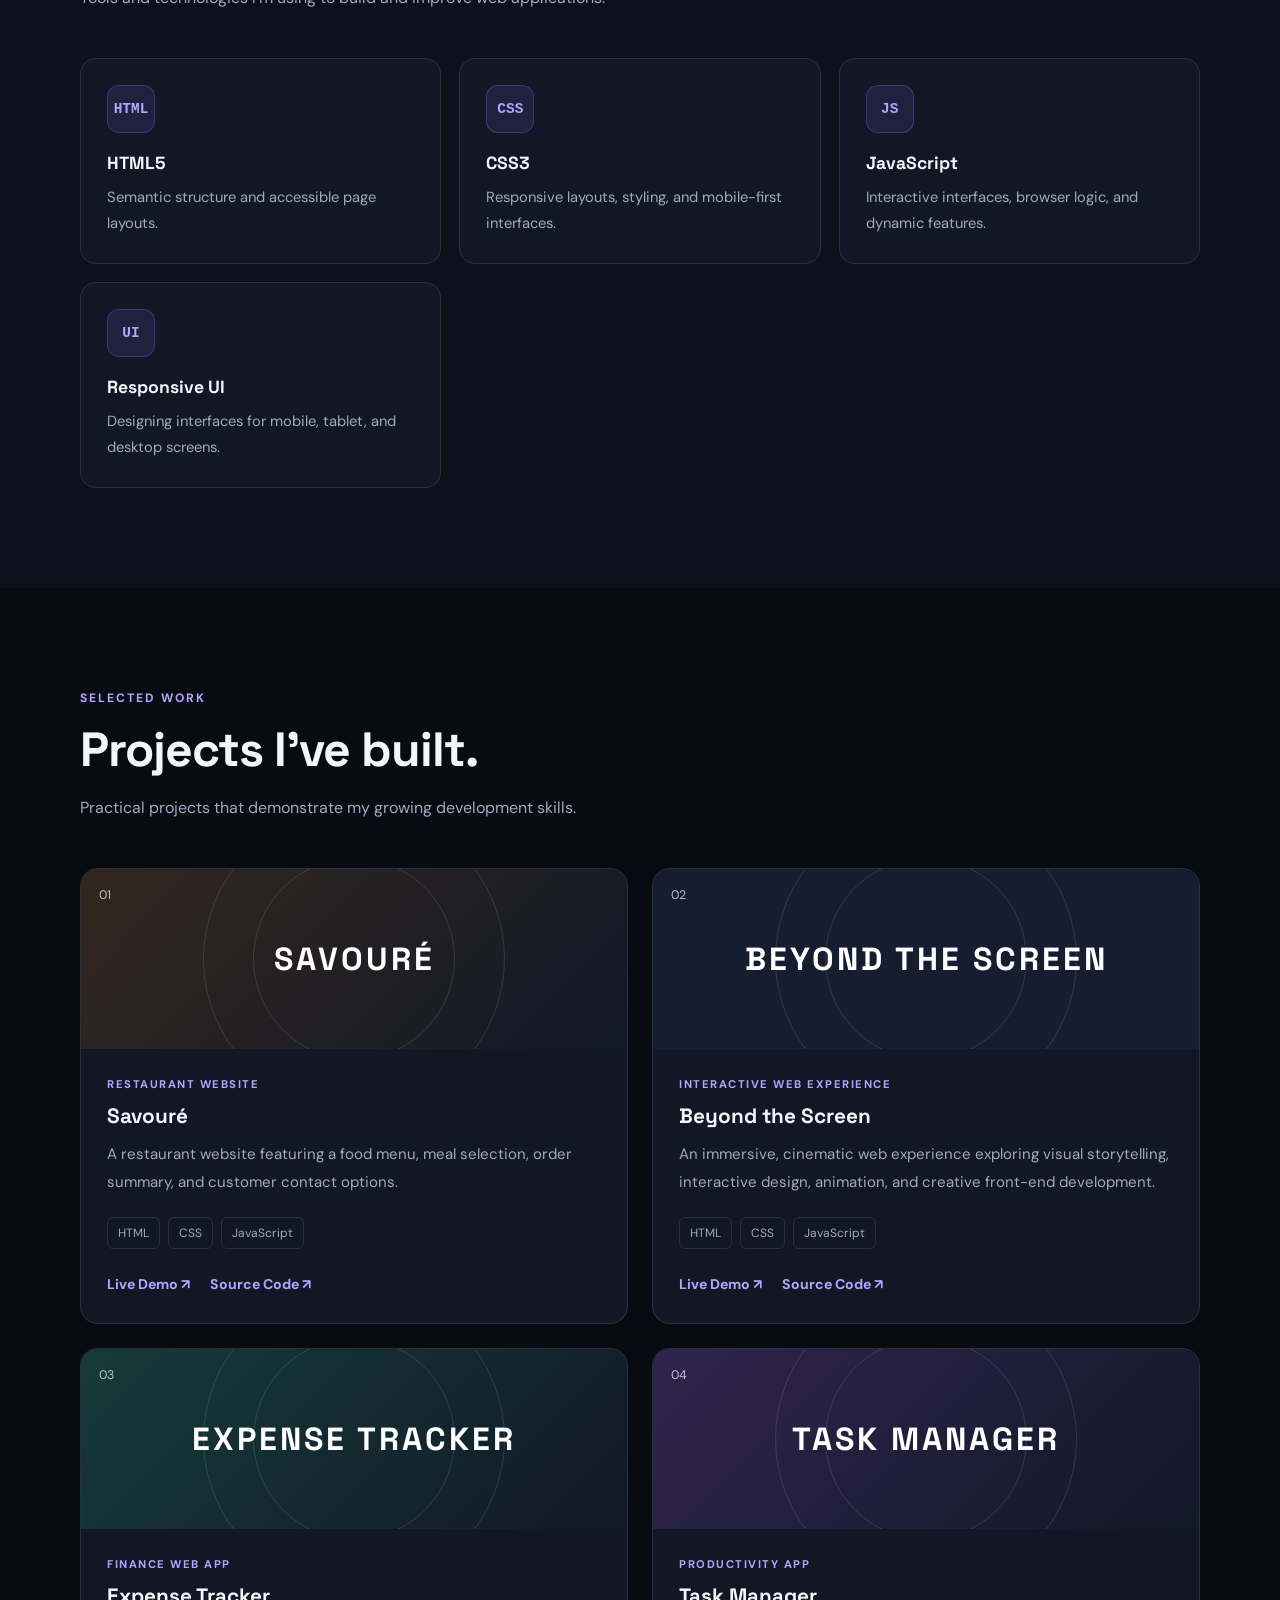
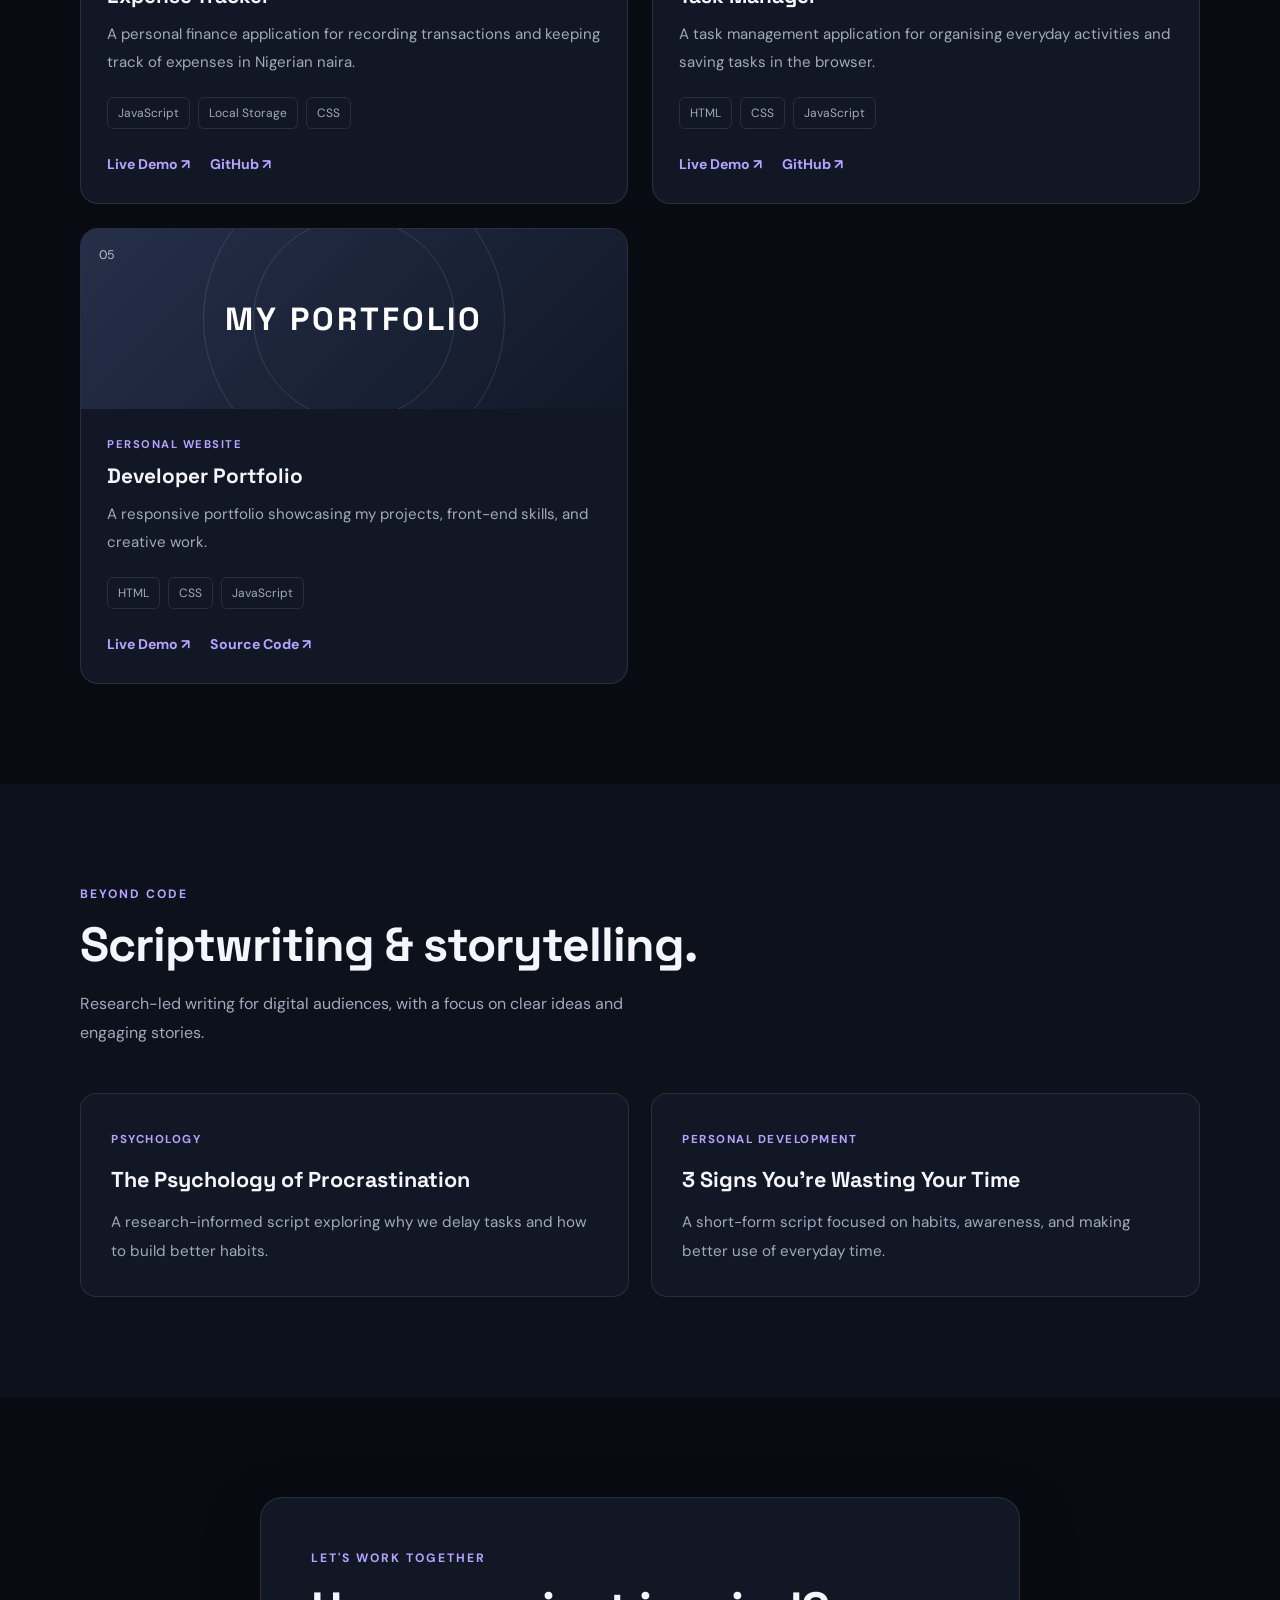
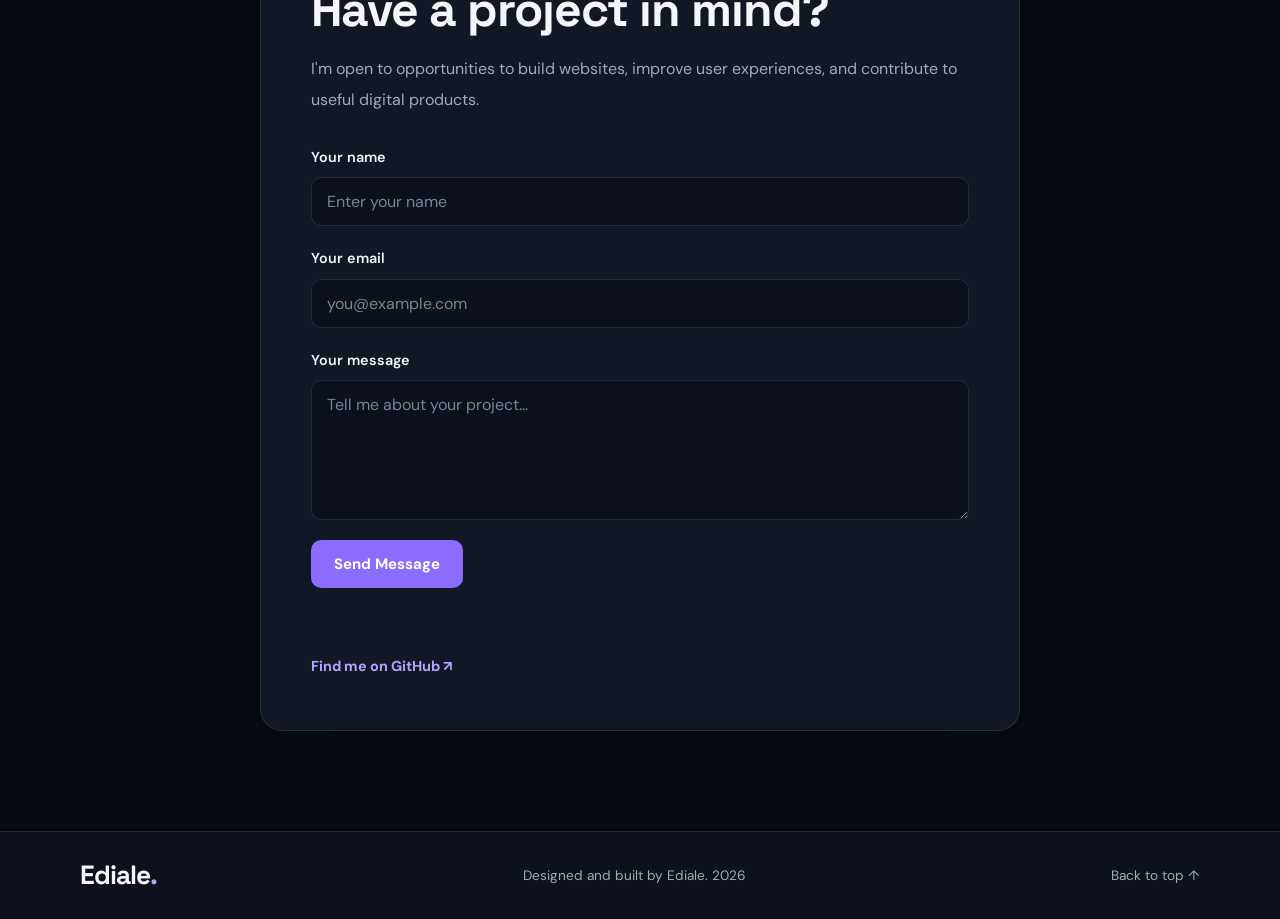
==== commit 809d98a3: "Update index.html" ====
--- a/index.html
+++ b/index.html
@@ -2,53 +2,28 @@
 <html lang="en">
 <head>
   <meta charset="UTF-8">
-  <meta name="viewport" content="width=device-width, initial-scale=1.0">
-
-  <meta
-    name="description"
-    content="Ediale is a front-end developer building responsive websites and interactive JavaScript applications."
-  >
-
+  <meta name="viewport" content="width=device-width, initial-scale=1, viewport-fit=cover">
+  <meta name="description" content="Ediale is a front-end developer building responsive websites and interactive JavaScript applications.">
   <meta name="theme-color" content="#080b12">
-
   <title>Ediale | Front-End Developer</title>
 
   <link rel="preconnect" href="https://fonts.googleapis.com">
   <link rel="preconnect" href="https://fonts.gstatic.com" crossorigin>
-
-  <link
-    href="https://fonts.googleapis.com/css2?family=DM+Sans:wght@400;500;600;700&family=Space+Grotesk:wght@400;500;600;700&display=swap"
-    rel="stylesheet"
-  >
+  <link href="https://fonts.googleapis.com/css2?family=DM+Sans:wght@400;500;600;700&family=Space+Grotesk:wght@400;500;600;700&display=swap" rel="stylesheet">
 
   <link rel="stylesheet" href="style.css">
-
   <script src="script.js" defer></script>
 </head>
 
 <body>
-
-  <!-- Background decoration -->
   <div class="background-glow" aria-hidden="true"></div>
 
-  <!-- Navigation -->
   <header class="site-header">
     <nav class="navbar container" aria-label="Main navigation">
-
-      <a href="#home" class="logo" aria-label="Ediale home">
-        Ediale<span>.</span>
-      </a>
-
-      <button
-        class="menu-toggle"
-        id="menu-toggle"
-        type="button"
-        aria-label="Open navigation menu"
-        aria-expanded="false"
-      >
-        <span></span>
-        <span></span>
-        <span></span>
+      <a href="#home" class="logo">Ediale<span>.</span></a>
+
+      <button class="menu-toggle" id="menu-toggle" type="button" aria-label="Open navigation menu" aria-expanded="false">
+        <span></span><span></span><span></span>
       </button>
 
       <div class="nav-links" id="nav-links">
@@ -60,172 +35,91 @@
         <a href="#contact">Contact</a>
       </div>
 
-      <button
-        class="theme-toggle"
-        id="theme-toggle"
-        type="button"
-        aria-label="Toggle light and dark theme"
-      >
-        ◐
-      </button>
-
+      <button class="theme-toggle" id="theme-toggle" type="button" aria-label="Switch to light theme" aria-pressed="false">◐</button>
     </nav>
   </header>
 
   <main>
-
-    <!-- Hero section -->
+    <!-- HERO -->
     <section class="hero section" id="home">
       <div class="container hero-grid">
-
         <div class="hero-content">
-
-          <p class="availability">
-            <span class="availability-dot"></span>
-            AVAILABLE FOR HIRE
+          <p class="availability"><span class="availability-dot"></span> AVAILABLE FOR HIRE</p>
+          <p class="eyebrow">FRONT-END DEVELOPER</p>
+
+          <h1>I build digital experiences <span>that work.</span></h1>
+
+          <p class="hero-description">
+            I'm Ediale, a front-end developer focused on building responsive websites and interactive web applications with HTML, CSS, and JavaScript.
           </p>
 
-          <p class="eyebrow">FRONT-END DEVELOPER</p>
-
-          <h1>
-            I build digital experiences
-            <span>that work.</span>
-          </h1>
-
-          <p class="hero-description">
-            I'm Ediale, a front-end developer focused on building responsive
-            websites and interactive web applications with HTML, CSS, and
-            JavaScript.
-          </p>
-
           <div class="hero-actions">
-            <a href="#projects" class="button button-primary">
-              Explore My Work
-            </a>
-
-            <a href="#contact" class="button button-secondary">
-              Let's Connect
-            </a>
+            <a href="#projects" class="button button-primary">Explore My Work</a>
+            <a href="#contact" class="button button-secondary">Let's Connect</a>
           </div>
 
           <div class="hero-socials">
-            <a
-              href="https://github.com/eddysparkle"
-              target="_blank"
-              rel="noopener noreferrer"
-            >
-              GitHub ↗
-            </a>
-
-            <a
-              href="https://eddysparkle.github.io/Ediale-Portfolio/"
-              target="_blank"
-              rel="noopener noreferrer"
-            >
-              Portfolio ↗
-            </a>
+            <a href="https://github.com/eddysparkle" target="_blank" rel="noopener noreferrer">GitHub ↗</a>
+            <a href="https://eddysparkle.github.io/Ediale-Portfolio/" target="_blank" rel="noopener noreferrer">Portfolio ↗</a>
           </div>
-
         </div>
 
         <div class="hero-card">
           <div class="code-window">
-
             <div class="code-window-header">
-              <div class="window-dots">
-                <span></span>
-                <span></span>
-                <span></span>
-              </div>
-
+              <div class="window-dots"><span></span><span></span><span></span></div>
               <span>developer.js</span>
             </div>
 
             <div class="code-content">
               <p><span class="code-purple">const</span> developer = {</p>
-              <p class="code-indent">
-                name: <span class="code-green">'Ediale'</span>,
-              </p>
-              <p class="code-indent">
-                role: <span class="code-green">'Frontend Developer'</span>,
-              </p>
-              <p class="code-indent">
-                skills: [
-              </p>
-              <p class="code-indent code-indent-2">
-                <span class="code-green">'HTML'</span>,
-              </p>
-              <p class="code-indent code-indent-2">
-                <span class="code-green">'CSS'</span>,
-              </p>
-              <p class="code-indent code-indent-2">
-                <span class="code-green">'JavaScript'</span>
-              </p>
+              <p class="code-indent">name: <span class="code-green">'Ediale'</span>,</p>
+              <p class="code-indent">role: <span class="code-green">'Frontend Developer'</span>,</p>
+              <p class="code-indent">skills: [</p>
+              <p class="code-indent code-indent-2"><span class="code-green">'HTML'</span>,</p>
+              <p class="code-indent code-indent-2"><span class="code-green">'CSS'</span>,</p>
+              <p class="code-indent code-indent-2"><span class="code-green">'JavaScript'</span></p>
               <p class="code-indent">],</p>
-              <p class="code-indent">
-                mindset: <span class="code-green">'Keep building'</span>
-              </p>
+              <p class="code-indent">mindset: <span class="code-green">'Keep building'</span></p>
               <p>};</p>
-
-              <p class="code-comment">
-                // Turning ideas into useful products.
-              </p>
+              <p class="code-comment">// Turning ideas into useful products.</p>
             </div>
 
             <div class="code-window-footer">
               <span>● Ready to build</span>
               <span>JavaScript</span>
             </div>
-
           </div>
         </div>
-
-      </div>
-    </section>
-
-    <!-- About section -->
+      </div>
+    </section>
+
+    <!-- ABOUT -->
     <section class="section" id="about">
       <div class="container">
-
         <div class="section-heading">
           <p class="eyebrow">A LITTLE ABOUT ME</p>
           <h2>Building my way forward.</h2>
         </div>
 
         <div class="about-content">
-          <p>
-            I'm a Computer Science graduate who enjoys turning ideas into
-            useful, accessible, and responsive web experiences. My work
-            combines practical front-end development with an interest in
-            solving real problems through technology.
-          </p>
-
-          <p>
-            I build projects to strengthen my skills, learn by doing, and
-            create experiences people can actually use. I'm currently
-            developing my knowledge of backend technologies and AI-powered
-            web applications.
-          </p>
-        </div>
-
-      </div>
-    </section>
-
-    <!-- Skills section -->
+          <p>I'm a Computer Science graduate who enjoys turning ideas into useful, accessible, and responsive web experiences. My work combines practical front-end development with an interest in solving real problems through technology.</p>
+
+          <p>I build projects to strengthen my skills, learn by doing, and create experiences people can actually use. I'm currently developing my knowledge of backend technologies and AI-powered web applications.</p>
+        </div>
+      </div>
+    </section>
+
+    <!-- SKILLS -->
     <section class="section section-alt" id="skills">
       <div class="container">
-
         <div class="section-heading">
           <p class="eyebrow">WHAT I WORK WITH</p>
-          <h2>Skills & technologies.</h2>
-          <p>
-            Tools and technologies I'm using to build and improve web
-            applications.
-          </p>
+          <h2>Skills &amp; technologies.</h2>
+          <p>Tools and technologies I'm using to build and improve web applications.</p>
         </div>
 
         <div class="skills-grid">
-
           <article class="skill-card">
             <div class="skill-icon">HTML</div>
             <h3>HTML5</h3>
@@ -235,25 +129,13 @@
           <article class="skill-card">
             <div class="skill-icon">CSS</div>
             <h3>CSS3</h3>
-            <p>Responsive layouts, styling, and visual design.</p>
+            <p>Responsive layouts, styling, and mobile-first interfaces.</p>
           </article>
 
           <article class="skill-card">
             <div class="skill-icon">JS</div>
             <h3>JavaScript</h3>
-            <p>Interactive features, application logic, and browser storage.</p>
-          </article>
-
-          <article class="skill-card">
-            <div class="skill-icon">API</div>
-            <h3>APIs & JSON</h3>
-            <p>Learning how applications communicate with web services.</p>
-          </article>
-
-          <article class="skill-card">
-            <div class="skill-icon">AI</div>
-            <h3>AI Integration</h3>
-            <p>Exploring AI-powered features for websites and applications.</p>
+            <p>Interactive interfaces, browser logic, and dynamic features.</p>
           </article>
 
           <article class="skill-card">
@@ -261,435 +143,210 @@
             <h3>Responsive UI</h3>
             <p>Designing interfaces for mobile, tablet, and desktop screens.</p>
           </article>
-
-        </div>
-
-      </div>
-    </section>
-
-    <!-- Projects section -->
+        </div>
+      </div>
+    </section>
+
+    <!-- PROJECTS -->
     <section class="section" id="projects">
       <div class="container">
-
         <div class="section-heading">
           <p class="eyebrow">SELECTED WORK</p>
           <h2>Projects I've built.</h2>
-          <p>
-            Practical projects that demonstrate my growing development
-            skills.
-          </p>
+          <p>Practical projects that demonstrate my growing development skills.</p>
         </div>
 
         <div class="projects-grid">
-
-          <!-- Savouré -->
           <article class="project-card">
             <div class="project-visual project-restaurant">
               <span class="project-number">01</span>
               <span class="project-visual-label">SAVOURÉ</span>
             </div>
-
             <div class="project-body">
               <p class="project-category">RESTAURANT WEBSITE</p>
               <h3>Savouré</h3>
-
-              <p>
-                A restaurant website featuring a food menu, meal selection,
-                order summary, and customer contact options.
-              </p>
-
-              <div class="project-tags">
-                <span>HTML</span>
-                <span>CSS</span>
-                <span>JavaScript</span>
-              </div>
-
-              <div class="project-links">
-                <a
-                  href="https://eddysparkle.github.io/savoure-restaurant/"
-                  target="_blank"
-                  rel="noopener noreferrer"
-                >
-                  Live Demo ↗
-                </a>
-
-                <a
-                  href="https://github.com/eddysparkle/savoure-restaurant"
-                  target="_blank"
-                  rel="noopener noreferrer"
-                >
-                  Source Code ↗
-                </a>
-              </div>
-            </div>
-          </article>
-
-          <!-- Expense Tracker -->
+              <p>A restaurant website featuring a food menu, meal selection, order summary, and customer contact options.</p>
+              <div class="project-tags"><span>HTML</span><span>CSS</span><span>JavaScript</span></div>
+              <div class="project-links">
+                <a href="https://eddysparkle.github.io/savoure-restaurant/" target="_blank" rel="noopener noreferrer">Live Demo ↗</a>
+                <a href="https://github.com/eddysparkle/savoure-restaurant" target="_blank" rel="noopener noreferrer">Source Code ↗</a>
+              </div>
+            </div>
+          </article>
+
+          <article class="project-card">
+            <div class="project-visual project-beyond">
+              <span class="project-number">02</span>
+              <span class="project-visual-label">BEYOND THE SCREEN</span>
+            </div>
+            <div class="project-body">
+              <p class="project-category">INTERACTIVE WEB EXPERIENCE</p>
+              <h3>Beyond the Screen</h3>
+              <p>An immersive, cinematic web experience exploring visual storytelling, interactive design, animation, and creative front-end development.</p>
+              <div class="project-tags"><span>HTML</span><span>CSS</span><span>JavaScript</span></div>
+              <div class="project-links">
+                <a href="https://eddysparkle.github.io/ediale-beyond-the-screen/" target="_blank" rel="noopener noreferrer">Live Demo ↗</a>
+                <a href="https://github.com/eddysparkle/ediale-beyond-the-screen" target="_blank" rel="noopener noreferrer">Source Code ↗</a>
+              </div>
+            </div>
+          </article>
+
           <article class="project-card">
             <div class="project-visual project-expense">
-              <span class="project-number">02</span>
+              <span class="project-number">03</span>
               <span class="project-visual-label">EXPENSE TRACKER</span>
             </div>
-
             <div class="project-body">
               <p class="project-category">FINANCE WEB APP</p>
               <h3>Expense Tracker</h3>
-
-              <p>
-                A personal finance application for recording transactions
-                and keeping track of expenses in Nigerian naira.
-              </p>
-
-              <div class="project-tags">
-                <span>JavaScript</span>
-                <span>Local Storage</span>
-                <span>CSS</span>
-              </div>
-
-              <div class="project-links">
-                <a
-                  href="https://eddysparkle.github.io/Expense--Tracker/"
-                  target="_blank"
-                  rel="noopener noreferrer"
-                >
-                  Live Demo ↗
-                </a>
-
-                <a
-                  href="https://github.com/eddysparkle"
-                  target="_blank"
-                  rel="noopener noreferrer"
-                >
-                  GitHub ↗
-                </a>
-              </div>
-            </div>
-          </article>
-
-          <!-- Task Manager -->
+              <p>A personal finance application for recording transactions and keeping track of expenses in Nigerian naira.</p>
+              <div class="project-tags"><span>JavaScript</span><span>Local Storage</span><span>CSS</span></div>
+              <div class="project-links">
+                <a href="https://eddysparkle.github.io/Expense--Tracker/" target="_blank" rel="noopener noreferrer">Live Demo ↗</a>
+                <a href="https://github.com/eddysparkle" target="_blank" rel="noopener noreferrer">GitHub ↗</a>
+              </div>
+            </div>
+          </article>
+
           <article class="project-card">
             <div class="project-visual project-task">
-              <span class="project-number">03</span>
+              <span class="project-number">04</span>
               <span class="project-visual-label">TASK MANAGER</span>
             </div>
-
             <div class="project-body">
               <p class="project-category">PRODUCTIVITY APP</p>
               <h3>Task Manager</h3>
-
-              <p>
-                A task management application for organising everyday
-                activities and saving tasks in the browser.
-              </p>
-
-              <div class="project-tags">
-                <span>HTML</span>
-                <span>CSS</span>
-                <span>JavaScript</span>
-              </div>
-
-              <div class="project-links">
-                <a
-                  href="https://eddysparkle.github.io/ediale-task-manager/"
-                  target="_blank"
-                  rel="noopener noreferrer"
-                >
-                  Live Demo ↗
-                </a>
-
-                <a
-                  href="https://github.com/eddysparkle"
-                  target="_blank"
-                  rel="noopener noreferrer"
-                >
-                  GitHub ↗
-                </a>
-              </div>
-            </div>
-          </article>
-
-          <!-- Portfolio -->
+              <p>A task management application for organising everyday activities and saving tasks in the browser.</p>
+              <div class="project-tags"><span>HTML</span><span>CSS</span><span>JavaScript</span></div>
+              <div class="project-links">
+                <a href="https://eddysparkle.github.io/ediale-task-manager/" target="_blank" rel="noopener noreferrer">Live Demo ↗</a>
+                <a href="https://github.com/eddysparkle" target="_blank" rel="noopener noreferrer">GitHub ↗</a>
+              </div>
+            </div>
+          </article>
+
           <article class="project-card">
             <div class="project-visual project-portfolio">
-              <span class="project-number">04</span>
+              <span class="project-number">05</span>
               <span class="project-visual-label">MY PORTFOLIO</span>
             </div>
-
             <div class="project-body">
               <p class="project-category">PERSONAL WEBSITE</p>
               <h3>Developer Portfolio</h3>
-
-              <p>
-                My portfolio showcasing selected projects, development
-                skills, and writing samples.
-              </p>
-
-              <div class="project-tags">
-                <span>Web Design</span>
-                <span>HTML</span>
-                <span>CSS</span>
-              </div>
-
-              <div class="project-links">
-                <a
-                  href="https://eddysparkle.github.io/Ediale-Portfolio/"
-                  target="_blank"
-                  rel="noopener noreferrer"
-                >
-                  View Portfolio ↗
-                </a>
-
-                <a
-                  href="https://github.com/eddysparkle/Ediale-Portfolio"
-                  target="_blank"
-                  rel="noopener noreferrer"
-                >
-                  Source Code ↗
-                </a>
-              </div>
-            </div>
-          </article>
-
-        </div>
-
-      </div>
-    </section>
-
-    <!-- Scriptwriting section -->
+              <p>A responsive portfolio showcasing my projects, front-end skills, and creative work.</p>
+              <div class="project-tags"><span>HTML</span><span>CSS</span><span>JavaScript</span></div>
+              <div class="project-links">
+                <a href="https://eddysparkle.github.io/Ediale-Portfolio/" target="_blank" rel="noopener noreferrer">Live Demo ↗</a>
+                <a href="https://github.com/eddysparkle/Ediale-Portfolio" target="_blank" rel="noopener noreferrer">Source Code ↗</a>
+              </div>
+            </div>
+          </article>
+        </div>
+      </div>
+    </section>
+
+    <!-- SCRIPTWRITING -->
     <section class="section section-alt" id="writing">
       <div class="container">
-
         <div class="section-heading">
           <p class="eyebrow">BEYOND CODE</p>
-          <h2>Scriptwriting & storytelling.</h2>
-          <p>
-            I also explore research-driven writing and scripts designed
-            to communicate ideas clearly and hold attention.
-          </p>
+          <h2>Scriptwriting &amp; storytelling.</h2>
+          <p>Research-led writing for digital audiences, with a focus on clear ideas and engaging stories.</p>
         </div>
 
         <div class="writing-grid">
-
           <article class="writing-card">
             <span class="writing-label">PSYCHOLOGY</span>
             <h3>The Psychology of Procrastination</h3>
-            <p>
-              A script exploring why people delay important tasks and
-              how understanding the habit can help them take action.
-            </p>
+            <p>A research-informed script exploring why we delay tasks and how to build better habits.</p>
           </article>
 
           <article class="writing-card">
             <span class="writing-label">PERSONAL DEVELOPMENT</span>
             <h3>3 Signs You're Wasting Your Time</h3>
-            <p>
-              A short-form script focused on habits, awareness, and
-              making better use of everyday time.
-            </p>
-          </article>
-
-        </div>
-
-      </div>
-    </section>
-
-    <!-- Contact section -->
+            <p>A short-form script focused on habits, awareness, and making better use of everyday time.</p>
+          </article>
+        </div>
+      </div>
+    </section>
+
+    <!-- CONTACT -->
     <section class="section" id="contact">
       <div class="container">
-
         <div class="contact-panel">
-
           <p class="eyebrow">LET'S WORK TOGETHER</p>
-
           <h2>Have a project in mind?</h2>
-
-          <p>
-            I'm open to opportunities to build websites, improve user
-            experiences, and contribute to useful digital products.
-          </p>
-
-          <form
-            id="contact-form"
-            action="https://formspree.io/f/xvzqappg"
-            method="POST"
-          >
-
+          <p>I'm open to opportunities to build websites, improve user experiences, and contribute to useful digital products.</p>
+
+          <form id="contact-form" action="https://formspree.io/f/xvzqappg" method="POST">
             <div class="form-row">
               <label for="contact-name">Your name</label>
-              <input
-                type="text"
-                id="contact-name"
-                name="name"
-                placeholder="Enter your name"
-                required
-              >
+              <input type="text" id="contact-name" name="name" placeholder="Enter your name" required>
             </div>
 
             <div class="form-row">
               <label for="contact-email">Your email</label>
-              <input
-                type="email"
-                id="contact-email"
-                name="email"
-                placeholder="you@example.com"
-                required
-              >
+              <input type="email" id="contact-email" name="email" placeholder="you@example.com" required>
             </div>
 
             <div class="form-row">
               <label for="contact-message">Your message</label>
-              <textarea
-                id="contact-message"
-                name="message"
-                rows="5"
-                placeholder="Tell me about your project..."
-                required
-              ></textarea>
-            </div>
-
-            <button
-              class="button button-primary"
-              id="contact-submit"
-              type="submit"
-            >
-              Send Message
-            </button>
-
-            <p
-              class="form-status"
-              id="contact-status"
-              role="status"
-              aria-live="polite"
-            ></p>
-
+              <textarea id="contact-message" name="message" rows="5" placeholder="Tell me about your project..." required></textarea>
+            </div>
+
+            <button class="button button-primary" id="contact-submit" type="submit">Send Message</button>
+            <p class="form-status" id="contact-status" role="status" aria-live="polite"></p>
           </form>
 
-          <a
-            class="github-contact"
-            href="https://github.com/eddysparkle"
-            target="_blank"
-            rel="noopener noreferrer"
-          >
-            Find me on GitHub ↗
-          </a>
-
-        </div>
-
-      </div>
-    </section>
-
+          <a class="github-contact" href="https://github.com/eddysparkle" target="_blank" rel="noopener noreferrer">Find me on GitHub ↗</a>
+        </div>
+      </div>
+    </section>
   </main>
 
-  <!-- Footer -->
   <footer class="site-footer">
     <div class="container footer-content">
       <a href="#home" class="logo">Ediale<span>.</span></a>
-
-      <p>
-        Designed and built by Ediale.
-        <span id="current-year">2026</span>
-      </p>
-
+      <p>Designed and built by Ediale. <span id="current-year">2026</span></p>
       <a href="#home">Back to top ↑</a>
     </div>
   </footer>
 
-  <!-- Ediale AI Chat Widget -->
-  <!-- Keep this directly inside body, outside main and section elements. -->
+  <!-- Keep this chatbot directly inside body, outside main sections. -->
   <div id="ediale-ai-widget">
-
-    <button
-      id="ediale-chat-button"
-      type="button"
-      aria-label="Chat with Ediale AI"
-      aria-controls="ediale-chat-box"
-      aria-expanded="false"
-    >
+    <button id="ediale-chat-button" type="button" aria-label="Chat with Ediale AI" aria-controls="ediale-chat-box" aria-expanded="false">
       <span class="chat-button-icon" aria-hidden="true">✦</span>
       <span>Ediale AI</span>
     </button>
 
-    <section
-      id="ediale-chat-box"
-      role="dialog"
-      aria-label="Chat with Ediale AI"
-      aria-modal="false"
-    >
-
+    <section id="ediale-chat-box" role="dialog" aria-label="Chat with Ediale AI" aria-modal="false" aria-hidden="true">
       <div class="chat-header">
-
         <div class="chat-header-info">
           <div class="chat-avatar" aria-hidden="true">E</div>
-
           <div>
             <h2>Ediale AI</h2>
-            <p>
-              <span class="chat-online-dot"></span>
-              Here to help
-            </p>
+            <p><span class="chat-online-dot"></span> Here to help</p>
           </div>
         </div>
-
-        <button
-          id="ediale-chat-close"
-          class="chat-close"
-          type="button"
-          aria-label="Close chat"
-        >
-          &times;
-        </button>
-
-      </div>
-
-      <div
-        id="ediale-chat-messages"
-        class="chat-messages"
-        aria-live="polite"
-        aria-relevant="additions"
-      >
-        <div class="chat-message bot-message">
-          Hi! 👋 I'm Ediale AI. Ask me about Ediale's projects, skills,
-          or development work.
-        </div>
+        <button id="ediale-chat-close" class="chat-close" type="button" aria-label="Close chat">&times;</button>
+      </div>
+
+      <div id="ediale-chat-messages" class="chat-messages" aria-live="polite" aria-relevant="additions">
+        <div class="chat-message bot-message">Hi! 👋 I'm Ediale AI. Ask me about Ediale's projects, skills, or development work.</div>
       </div>
 
       <div id="chat-suggestions" class="chat-suggestions">
-        <button type="button" data-message="Tell me about Ediale's projects">
-          Projects
-        </button>
-
-        <button type="button" data-message="What technologies does Ediale use?">
-          Skills
-        </button>
+        <button type="button" data-message="Tell me about Ediale's projects">Projects</button>
+        <button type="button" data-message="What technologies does Ediale use?">Skills</button>
       </div>
 
       <form id="ediale-chat-form" class="chat-input-form">
-
-        <input
-          id="ediale-chat-input"
-          type="text"
-          name="message"
-          placeholder="Ask Ediale AI..."
-          aria-label="Your message"
-          autocomplete="off"
-          required
-        >
-
-        <button
-          id="ediale-chat-send"
-          type="submit"
-          aria-label="Send message"
-        >
-          ↑
-        </button>
-
+        <input id="ediale-chat-input" type="text" name="message" placeholder="Ask Ediale AI..." aria-label="Your message" autocomplete="off" required>
+        <button id="ediale-chat-send" type="submit" aria-label="Send message">↑</button>
       </form>
 
       <p class="chat-footer-note">Powered by AI</p>
-
-    </section>
-
+    </section>
   </div>
-
 </body>
 </html>
--- a/style.css
+++ b/style.css
@@ -1,1351 +1,1397 @@
-@import url('https://fonts.googleapis.com/css2?family=DM+Sans:wght@400;500;600;700&family=Space+Grotesk:wght@400;500;600;700&display=swap');
+/* =========================================
+   EDIALE PORTFOLIO — COMPLETE STYLESHEET
+   ========================================= */
+
+/* 1. RESET AND VARIABLES */
 
 :root {
-  --bg: #07090d;
-  --surface: #0d1118;
-  --surface-light: #131a24;
-  --text: #f5f7fa;
-  --muted: #8994a5;
-  --accent: #7c5cff;
-  --accent-light: #a78bfa;
-  --border: rgba(255,255,255,0.08);
+  --bg: #080b12;
+  --bg-alt: #0d111b;
+  --card: #111725;
+  --card-hover: #161f30;
+  --text: #f4f6fc;
+  --muted: #a0aabd;
+  --accent: #8b6cff;
+  --accent-light: #b6a3ff;
+  --border: rgba(255, 255, 255, 0.1);
+  --shadow: 0 20px 60px rgba(0, 0, 0, 0.25);
+  --header-bg: rgba(8, 11, 18, 0.9);
+  --input-bg: #0b101b;
 }
 
 * {
+  box-sizing: border-box;
   margin: 0;
   padding: 0;
-  box-sizing: border-box;
 }
 
 html {
   scroll-behavior: smooth;
+  scroll-padding-top: 90px;
+  width: 100%;
 }
 
 body {
+  min-height: 100vh;
+  width: 100%;
   background: var(--bg);
   color: var(--text);
-  font-family: 'DM Sans', sans-serif;
-  line-height: 1.6;
+  font-family: "DM Sans", sans-serif;
+  line-height: 1.7;
   overflow-x: hidden;
-}
-
-body::before {
-  content: "";
-  position: fixed;
-  width: 500px;
-  height: 500px;
-  background: rgba(124, 92, 255, 0.12);
-  filter: blur(120px);
-  border-radius: 50%;
-  top: -200px;
-  right: -150px;
-  pointer-events: none;
-}
-
-/* NAVIGATION */
-
-.navbar {
-  width: 100%;
-  padding: 22px 8%;
-  display: flex;
-  justify-content: space-between;
-  align-items: center;
-  border-bottom: 1px solid var(--border);
-  background: rgba(7, 9, 13, 0.8);
-  backdrop-filter: blur(15px);
-  position: sticky;
-  top: 0;
-  z-index: 100;
-}
-
-.logo {
-  font-family: 'Space Grotesk', sans-serif;
-  font-size: 25px;
-  font-weight: 700;
-}
-
-.logo span,
-footer span {
-  color: var(--accent-light);
-}
-
-.nav-links {
-  display: flex;
-  gap: 28px;
-}
-
-.nav-links a {
-  color: var(--muted);
-  text-decoration: none;
-  font-size: 14px;
-  transition: 0.3s;
-}
-
-.nav-links a:hover {
-  color: white;
-}
-
-/* HERO */
-
-.hero {
-  min-height: 90vh;
-  padding: 100px 8%;
-  display: grid;
-  grid-template-columns: 1.4fr 0.6fr;
-  gap: 70px;
-  align-items: center;
-  position: relative;
-}
-
-.hero-content {
-  max-width: 780px;
-}
-
-.eyebrow,
-.label,
-.project-label {
-  color: var(--accent-light);
-  font-size: 12px;
-  font-weight: 700;
-  letter-spacing: 3px;
-}
-
-.hero h1 {
-  font-family: 'Space Grotesk', sans-serif;
-  font-size: clamp(48px, 7vw, 88px);
-  line-height: 0.98;
-  letter-spacing: -4px;
-  margin: 25px 0;
-}
-
-.hero h1 span {
-  background: linear-gradient(90deg, #7c5cff, #c084fc);
-  -webkit-background-clip: text;
-  color: transparent;
-}
-
-.hero-text {
-  max-width: 620px;
-  color: var(--muted);
-  font-size: 18px;
-  margin-bottom: 35px;
-}
-
-.buttons {
-  display: flex;
-  gap: 15px;
-  flex-wrap: wrap;
-}
-
-.primary-btn,
-.secondary-btn {
-  padding: 14px 24px;
-  border-radius: 8px;
-  text-decoration: none;
-  font-weight: 600;
-  transition: 0.3s;
-}
-
-.primary-btn {
-  background: var(--accent);
-  color: white;
-}
-
-.primary-btn:hover {
-  transform: translateY(-3px);
-  box-shadow: 0 15px 35px rgba(124,92,255,0.3);
-}
-
-.secondary-btn {
-  border: 1px solid var(--border);
-  color: white;
-}
-
-.secondary-btn:hover {
-  background: var(--surface-light);
-}
-
-/* HERO CARD */
-
-.hero-card {
-  background: linear-gradient(145deg, #111722, #090c12);
-  border: 1px solid var(--border);
-  border-radius: 24px;
-  padding: 45px 30px;
-  text-align: center;
-  position: relative;
-  overflow: hidden;
-}
-
-.hero-card::before {
-  content: "";
-  position: absolute;
-  width: 200px;
-  height: 200px;
-  background: var(--accent);
-  opacity: 0.15;
-  filter: blur(70px);
-  top: -80px;
-  left: 50%;
-  transform: translateX(-50%);
-}
-
-.circle {
-  width: 110px;
-  height: 110px;
-  margin: 0 auto 30px;
-  border-radius: 50%;
-  border: 1px solid rgba(167,139,250,0.5);
-  background: radial-gradient(circle, #7c5cff, #19122f 60%);
-  box-shadow: 0 0 60px rgba(124,92,255,0.35);
-}
-
-.hero-card p {
-  color: var(--muted);
-  font-size: 11px;
-  letter-spacing: 3px;
-}
-
-.hero-card h3 {
-  font-size: 21px;
-  margin: 8px 0;
-}
-
-.hero-card span {
-  color: var(--accent-light);
-  font-size: 13px;
-}
-
-/* SECTIONS */
-
-.section {
-  max-width: 1200px;
-  margin: auto;
-  padding: 120px 8%;
-  border-top: 1px solid var(--border);
-}
-
-.section h2 {
-  font-family: 'Space Grotesk', sans-serif;
-  font-size: clamp(38px, 5vw, 65px);
-  line-height: 1.05;
-  letter-spacing: -2px;
-  margin: 20px 0 30px;
-}
-
-.description {
-  max-width: 750px;
-  color: var(--muted);
-  font-size: 18px;
-}
-
-/* SKILLS */
-
-.skills {
-  display: grid;
-  grid-template-columns: repeat(2, 1fr);
-  gap: 18px;
-}
-
-.skill {
-  padding: 35px;
-  background: var(--surface);
-  border: 1px solid var(--border);
-  border-radius: 16px;
-  transition: 0.3s;
-}
-
-.skill:hover {
-  transform: translateY(-7px);
-  border-color: rgba(124,92,255,0.5);
-}
-
-.skill span {
-  color: var(--accent-light);
-  font-size: 13px;
-}
-
-.skill h3 {
-  font-family: 'Space Grotesk', sans-serif;
-  font-size: 27px;
-  margin: 20px 0 8px;
-}
-
-.skill p {
-  color: var(--muted);
-}
-
-/* PROJECT */
-
-.project {
-  display: grid;
-  grid-template-columns: 100px 1fr;
-  gap: 30px;
-  padding: 45px;
-  background: linear-gradient(145deg, #111722, #0a0d13);
-  border: 1px solid var(--border);
-  border-radius: 18px;
-}
-
-.project-number {
-  font-family: 'Space Grotesk', sans-serif;
-  font-size: 40px;
-  color: var(--accent-light);
-}
-
-.project h3 {
-  font-family: 'Space Grotesk', sans-serif;
-  font-size: 36px;
-  margin: 10px 0;
-}
-
-.project p {
-  color: var(--muted);
-  max-width: 700px;
-}
-
-.tags {
-  display: flex;
-  gap: 10px;
-  margin-top: 25px;
-  flex-wrap: wrap;
-}
-
-.tags span {
-  padding: 7px 13px;
-  border-radius: 20px;
-  background: #181f2b;
-  color: #b8c0ce;
-  font-size: 12px;
-}
-
-/* CONTACT */
-
-.contact {
-  max-width: 1200px;
-  margin: auto;
-  padding: 140px 8%;
-  text-align: center;
-  border-top: 1px solid var(--border);
-}
-
-.contact h2 {
-  font-family: 'Space Grotesk', sans-serif;
-  font-size: clamp(45px, 7vw, 80px);
-  line-height: 1;
-  letter-spacing: -3px;
-  margin: 20px 0;
-}
-
-.contact h2 span {
-  color: var(--accent-light);
-}
-
-.contact > p:not(.label) {
-  color: var(--muted);
-  max-width: 550px;
-  margin: 0 auto 30px;
-}
-
-.email {
-  color: white;
-  font-size: 20px;
-  text-decoration: none;
-  border-bottom: 1px solid var(--accent);
-  padding-bottom: 5px;
-}
-
-/* FOOTER */
-
-footer {
-  padding: 35px 8%;
-  border-top: 1px solid var(--border);
-  display: flex;
-  justify-content: space-between;
-  color: var(--muted);
-  font-size: 13px;
-}
-
-footer strong {
-  color: white;
-  font-size: 20px;
-}
-
-/* MOBILE */
-
-@media (max-width: 800px) {
-
-  .navbar {
-    padding: 18px 5%;
-  }
-
-  .nav-links {
-    gap: 12px;
-  }
-
-  .nav-links a {
-    font-size: 12px;
-  }
-
-  .hero {
-    grid-template-columns: 1fr;
-    padding: 80px 5%;
-  }
-
-  .hero h1 {
-    font-size: 52px;
-    letter-spacing: -2px;
-  }
-
-  .hero-card {
-    max-width: 400px;
-  }
-
-  .section {
-    padding: 90px 5%;
-  }
-
-  .skills {
-    grid-template-columns: 1fr;
-  }
-
-  .project {
-    grid-template-columns: 1fr;
-    padding: 30px;
-  }
-
-  .project h3 {
-    font-size: 30px;
-  }
-
-  .contact {
-    padding: 100px 5%;
-  }
-
-  footer {
-    padding: 30px 5%;
-    flex-direction: column;
-    gap: 10px;
-  }
-}/* SCROLL REVEAL */
-
-.section,
-.project,
-.skill,
-.contact {
-  opacity: 0;
-  transform: translateY(40px);
-  transition: opacity 0.8s ease, transform 0.8s ease;
-}
-
-.section.show,
-.project.show,
-.skill.show,
-.contact.show {
-  opacity: 1;
-  transform: translateY(0);
-}
-#theme-toggle {
-  border: 1px solid var(--border);
-  background: var(--surface);
-  color: var(--text);
-  width: 42px;
-  height: 42px;
-  border-radius: 50%;
+  transition: background 0.25s ease, color 0.25s ease;
+}
+
+body,
+button,
+input,
+textarea {
+  font-family: "DM Sans", sans-serif;
+}
+
+button,
+input,
+textarea {
+  font-size: inherit;
+}
+
+button {
   cursor: pointer;
-  font-size: 18px;
-  margin: 0;
-  transition: 0.3s;
-}
-
-#theme-toggle:hover {
-  transform: rotate(15deg);
-}
-
-body.light-mode {
-  --bg: #f5f7fb;
-  --surface: #ffffff;
-  --surface-light: #eef1f7;
-  --text: #111827;
-  --muted: #5f6b7a;
-  --border: rgba(0, 0, 0, 0.1);
-}
-
-body.light-mode .navbar {
-  background: rgba(245, 247, 251, 0.85);
-}
-
-body.light-mode .hero-card,
-body.light-mode .project {
-  background: #ffffff;
-}
-
-body.light-mode .skill {
-  background: #ffffff;
-}
-/* CONTACT FORM */
-
-#contact-form {
-  max-width: 700px;
-  margin: 50px auto 0;
-  text-align: left;
-}
-
-.form-group {
-  margin-bottom: 22px;
-}
-
-.form-group label {
-  display: block;
-  margin-bottom: 8px;
-  color: #cbd5e1;
-  font-size: 14px;
-  font-weight: 600;
-}
-
-.form-group input,
-.form-group textarea {
-  width: 100%;
-  padding: 16px 18px;
-  background: #0d1118;
-  color: #f5f7fa;
-  border: 1px solid rgba(255,255,255,0.1);
-  border-radius: 10px;
-  outline: none;
-  font-family: inherit;
-  font-size: 15px;
-  transition: 0.3s;
-}
-
-.form-group input::placeholder,
-.form-group textarea::placeholder {
-  color: #596577;
-}
-
-.form-group input:focus,
-.form-group textarea:focus {
-  border-color: #7c5cff;
-  box-shadow: 0 0 0 3px rgba(124,92,255,0.12);
-}
-
-.form-group textarea {
-  resize: vertical;
-  min-height: 140px;
-}
-
-#contact-form .primary-btn {
-  border: none;
-  cursor: pointer;
-  font-family: inherit;
-  font-size: 15px;
-}
-
-#form-message {
-  margin-top: 18px;
-  font-size: 14px;
-  font-weight: 600;
-}
-
-#projects .project-link {
-  display: inline-block;
-  margin-top: 20px;
-  padding: 12px 20px;
-  border: 1px solid rgba(255, 255, 255, 0.25);
-  border-radius: 8px;
-  color: #ffffff !important;
-  background: transparent;
-  text-decoration: none !important;
-  font-size: 14px;
-  font-weight: 600;
-  cursor: pointer;
-  transition: all 0.3s ease;
-}
-
-#projects .project-link:visited {
-  color: #ffffff !important;
-}
-
-#projects .project-link:hover {
-  background: #ffffff;
-  color: #000000 !important;
-  border-color: #ffffff;
-}
-
-
-/* =========================================
-SCRIPTWRITING SECTION
-========================================= */
-
-.scriptwriting-section {
-position: relative;
-}
-
-.script-heading-accent {
-color: var(--accent-light);
-}
-
-.script-services {
-display: grid;
-grid-template-columns: repeat(2, 1fr);
-gap: 18px;
-margin-top: 55px;
-}
-
-.script-service {
-padding: 30px;
-background: var(--surface);
-border: 1px solid var(--border);
-border-radius: 16px;
-transition: 0.3s ease;
-}
-
-.script-service:hover {
-transform: translateY(-6px);
-border-color: rgba(124, 92, 255, 0.5);
-}
-
-.script-service span {
-color: var(--accent-light);
-font-size: 13px;
-font-weight: 600;
-}
-
-.script-service h3 {
-font-family: 'Space Grotesk', sans-serif;
-font-size: 24px;
-margin: 16px 0 8px;
-}
-
-.script-service p {
-color: var(--muted);
-}
-
-/* FEATURED SAMPLES */
-
-.script-samples {
-margin-top: 100px;
-}
-
-.samples-heading {
-font-family: 'Space Grotesk', sans-serif;
-font-size: 38px;
-margin: 12px 0 30px;
-}
-
-.script-sample {
-display: grid;
-grid-template-columns: 90px 1fr;
-gap: 30px;
-padding: 40px;
-margin-top: 18px;
-background: linear-gradient(145deg, #111722, #0a0d13);
-border: 1px solid var(--border);
-border-radius: 18px;
-transition: 0.3s ease;
-}
-
-.script-sample:hover {
-border-color: rgba(124, 92, 255, 0.45);
-transform: translateY(-4px);
-}
-
-.script-sample-number {
-font-family: 'Space Grotesk', sans-serif;
-font-size: 38px;
-color: var(--accent-light);
-}
-
-.script-sample-content h3 {
-font-family: 'Space Grotesk', sans-serif;
-font-size: 30px;
-margin: 10px 0;
-}
-
-.script-sample-content p {
-color: var(--muted);
-max-width: 720px;
-}
-
-/* SCRIPT BUTTON */
-
-.script-view-btn {
-display: inline-block;
-margin-top: 25px;
-padding: 12px 20px;
-border: 1px solid rgba(255, 255, 255, 0.25);
-border-radius: 8px;
-color: #ffffff;
-background: transparent;
-font-family: inherit;
-font-size: 14px;
-font-weight: 600;
-cursor: pointer;
-transition: all 0.3s ease;
-}
-
-.script-view-btn:hover {
-background: #ffffff;
-color: #000000;
-border-color: #ffffff;
-}
-
-/* FULL SCRIPT PANEL */
-
-.script-full {
-display: none;
-margin-top: 18px;
-padding: 40px;
-background: var(--surface);
-border: 1px solid rgba(124, 92, 255, 0.35);
-border-radius: 18px;
-}
-
-.script-full.open {
-display: block;
-animation: scriptReveal 0.45s ease;
-}
-
-@keyframes scriptReveal {
-
-from {
-opacity: 0;
-transform: translateY(-12px);
-}
-
-to {
-opacity: 1;
-transform: translateY(0);
-}
-
-}
-
-.script-full-header {
-display: flex;
-justify-content: space-between;
-align-items: flex-start;
-gap: 25px;
-padding-bottom: 25px;
-border-bottom: 1px solid var(--border);
-}
-
-.script-full-header h3 {
-font-family: 'Space Grotesk', sans-serif;
-font-size: 32px;
-margin-top: 8px;
-}
-
-.script-close {
-width: 42px;
-height: 42px;
-flex-shrink: 0;
-border: 1px solid var(--border);
-border-radius: 50%;
-background: transparent;
-color: var(--text);
-font-size: 25px;
-line-height: 1;
-cursor: pointer;
-transition: 0.3s ease;
-}
-
-.script-close:hover {
-background: var(--surface-light);
-transform: rotate(90deg);
-}
-
-.script-text {
-max-width: 780px;
-margin-top: 30px;
-}
-
-.script-text p {
-color: var(--muted);
-margin-bottom: 18px;
-}
-
-.script-text strong {
-color: var(--accent-light);
-}
-
-/* WRITING PROCESS */
-
-.script-process {
-margin-top: 110px;
-}
-
-.process-grid {
-display: grid;
-grid-template-columns: repeat(4, 1fr);
-gap: 18px;
-margin-top: 35px;
-}
-
-.process-step {
-padding: 28px;
-background: var(--surface);
-border: 1px solid var(--border);
-border-radius: 16px;
-}
-
-.process-step > span {
-color: var(--accent-light);
-font-size: 13px;
-font-weight: 600;
-}
-
-.process-step h3 {
-font-family: 'Space Grotesk', sans-serif;
-font-size: 22px;
-margin: 14px 0 8px;
-}
-
-.process-step p {
-color: var(--muted);
-font-size: 14px;
-}
-
-/* SCRIPT CTA */
-
-.script-cta {
-margin-top: 110px;
-padding: 65px 45px;
-text-align: center;
-background: linear-gradient(145deg, #111722, #0a0d13);
-border: 1px solid var(--border);
-border-radius: 22px;
-}
-
-.script-cta h3 {
-font-family: 'Space Grotesk', sans-serif;
-font-size: clamp(38px, 5vw, 58px);
-line-height: 1;
-letter-spacing: -2px;
-margin: 18px 0;
-}
-
-.script-cta p:not(.project-label) {
-color: var(--muted);
-max-width: 550px;
-margin: 0 auto 30px;
-}
-
-/* LIGHT MODE */
-
-body.light-mode .script-sample,
-body.light-mode .script-cta {
-background: #ffffff;
-}
-
-body.light-mode .script-full {
-background: #ffffff;
-}
-
-body.light-mode .script-view-btn {
-color: #111827;
-border-color: rgba(0, 0, 0, 0.2);
-}
-
-body.light-mode .script-view-btn:hover {
-background: #111827;
-color: #ffffff;
-}
-
-body.light-mode .form-group label {
-color: #374151;
-}
-
-body.light-mode .form-group input,
-body.light-mode .form-group textarea {
-background: #ffffff;
-color: #111827;
-border-color: rgba(0, 0, 0, 0.15);
-}
-
-/* MOBILE SCRIPTWRITING */
-
-@media (max-width: 800px) {
-
-.script-services {
-grid-template-columns: 1fr;
-}
-
-.script-sample {
-grid-template-columns: 1fr;
-padding: 30px;
-}
-
-.script-sample-number {
-font-size: 32px;
-}
-
-.script-sample-content h3 {
-font-size: 27px;
-}
-
-.script-full {
-padding: 28px;
-}
-
-.script-full-header h3 {
-font-size: 26px;
-}
-
-.process-grid {
-grid-template-columns: 1fr;
-}
-
-.script-cta {
-padding: 50px 25px;
-}
-
-}
-
-/* CLEAN NAVIGATION */
-
-.nav-actions {
-  display: flex;
-  align-items: center;
-  gap: 10px;
-}
-
-.menu-toggle {
-  display: none;
-  border: 1px solid var(--border);
-  background: var(--surface);
-  color: var(--text);
-  width: 42px;
-  height: 42px;
-  border-radius: 50%;
-  cursor: pointer;
-  font-size: 22px;
-  line-height: 1;
-}
-
-/* MOBILE NAVIGATION */
-
-@media (max-width: 800px) {
-
-  .navbar {
-    position: sticky;
-    padding: 16px 5%;
-  }
-
-  .nav-actions {
-    margin-left: auto;
-  }
-
-  .menu-toggle {
-    display: flex;
-    align-items: center;
-    justify-content: center;
-  }
-
-  .nav-links {
-    position: absolute;
-    top: 100%;
-    left: 5%;
-    right: 5%;
-
-    display: flex;
-    flex-direction: column;
-    gap: 0;
-
-    background: var(--surface);
-    border: 1px solid var(--border);
-    border-radius: 14px;
-
-    padding: 8px;
-
-    opacity: 0;
-    visibility: hidden;
-    transform: translateY(-10px);
-
-    transition: 0.25s ease;
-  }
-
-  .nav-links.active {
-    opacity: 1;
-    visibility: visible;
-    transform: translateY(0);
-  }
-
-  .nav-links a {
-    padding: 14px 16px;
-    font-size: 14px;
-    border-radius: 9px;
-    color: var(--text);
-  }
-
-  .nav-links a:hover {
-    background: var(--surface-light);
-  }
-
-}
-
-
-
-
-
-
-
-
-
-
-
-
-
-
-/* Fix: make all sections visible */
-.section,
-.project,
-.skill,
-.contact,
-.scriptwriting-section {
-  opacity: 1 !important;
-  transform: none !important;
-  visibility: visible !important;
-}
-
-
-
-
-
-
-/* ==========================================
-   EDIALE PORTFOLIO — RESPONSIVE FIXES
-   AND FLOATING AI CHATBOT
-========================================== */
-
-/* Prevent unwanted horizontal scrolling */
-html {
-  width: 100%;
-  overflow-x: clip;
-  scroll-behavior: smooth;
-}
-
-body {
-  width: 100%;
-  min-width: 0;
-  overflow-x: clip;
-}
-
-img,
-video,
-iframe {
-  max-width: 100%;
-}
-
-/* Keep interactive elements above decorative effects */
+}
+
 button,
 a {
   -webkit-tap-highlight-color: transparent;
 }
 
-/* ==========================================
-   NAVIGATION FIXES
-========================================== */
+a {
+  color: inherit;
+  text-decoration: none;
+}
+
+button:focus-visible,
+a:focus-visible,
+input:focus-visible,
+textarea:focus-visible {
+  outline: 2px solid var(--accent-light);
+  outline-offset: 4px;
+}
+
+img {
+  display: block;
+  max-width: 100%;
+}
+
+::selection {
+  background: var(--accent);
+  color: #fff;
+}
+
+.container {
+  width: min(1120px, calc(100% - 40px));
+  margin-inline: auto;
+}
+
+.section {
+  position: relative;
+  padding: 100px 0;
+}
+
+.section-alt {
+  background: var(--bg-alt);
+}
+
+.background-glow {
+  position: absolute;
+  top: 100px;
+  right: -180px;
+  width: 450px;
+  height: 450px;
+  border-radius: 50%;
+  background: rgba(112, 76, 255, 0.12);
+  filter: blur(110px);
+  pointer-events: none;
+  z-index: -1;
+}
+
+.eyebrow {
+  margin-bottom: 12px;
+  color: var(--accent-light);
+  font-size: 0.76rem;
+  font-weight: 700;
+  letter-spacing: 2px;
+  text-transform: uppercase;
+}
+
+h1,
+h2,
+h3,
+.logo {
+  font-family: "Space Grotesk", sans-serif;
+  line-height: 1.2;
+}
+
+h1 {
+  font-size: clamp(2.5rem, 6vw, 4.8rem);
+  letter-spacing: -2px;
+}
+
+h2 {
+  font-size: clamp(2rem, 4vw, 3rem);
+  letter-spacing: -1px;
+}
+
+h3 {
+  font-size: 1.3rem;
+}
+
+p {
+  color: var(--muted);
+}
+
+section[id] {
+  scroll-margin-top: 85px;
+}
+
+
+/* 2. HEADER AND NAVIGATION */
+
+.site-header {
+  position: sticky;
+  top: 0;
+  z-index: 1000;
+  background: var(--header-bg);
+  border-bottom: 1px solid var(--border);
+  backdrop-filter: blur(18px);
+  -webkit-backdrop-filter: blur(18px);
+}
 
 .navbar {
-  z-index: 1000;
-}
-
-.nav-actions {
+  min-height: 76px;
   display: flex;
   align-items: center;
-  gap: 10px;
+  justify-content: space-between;
+  gap: 24px;
+}
+
+.logo {
   flex-shrink: 0;
-}
-
-.nav-links a {
-  transition: color 0.25s ease,
-              background 0.25s ease;
-}
-
-/* ==========================================
-   HERO AND PROJECT RESPONSIVENESS
-========================================== */
-
-.hero,
-.hero-content,
-.hero-card,
-.section,
-.project,
-.skill,
-.contact,
-.scriptwriting-section {
-  min-width: 0;
-}
-
-.hero h1,
-.section h2,
-.contact h2,
-.project h3,
-.script-sample-content h3 {
-  overflow-wrap: anywhere;
-}
-
-.project p,
-.description,
-.script-sample-content p {
-  overflow-wrap: break-word;
-}
-
-.tags {
-  flex-wrap: wrap;
-}
-
-.primary-btn,
-.secondary-btn,
-.project-link,
-.script-view-btn {
-  max-width: 100%;
-}
-
-/* ==========================================
-   SCROLL REVEAL SAFETY
-   Keep content visible if JavaScript fails.
-========================================== */
-
-.section,
-.project,
-.skill,
-.contact,
-.scriptwriting-section {
-  opacity: 1;
-  transform: none;
-  visibility: visible;
-}
-
-/* ==========================================
-   EDIALE AI — FLOATING CHAT BUTTON
-========================================== */
-
-#ediale-chat-button {
-  position: fixed !important;
-  right: 20px !important;
-  bottom: 20px !important;
-  top: auto !important;
-  left: auto !important;
-
+  font-size: 1.65rem;
+  font-weight: 700;
+  letter-spacing: -1px;
+}
+
+.logo span {
+  color: var(--accent-light);
+}
+
+.nav-links {
   display: flex;
   align-items: center;
   justify-content: center;
-
-  width: 62px;
-  height: 62px;
-  min-width: 62px;
-
-  padding: 0;
-  margin: 0;
-
-  border: 1px solid rgba(255, 255, 255, 0.25);
+  gap: 24px;
+}
+
+.nav-links a {
+  color: var(--muted);
+  font-size: 0.9rem;
+  transition: color 0.2s ease;
+}
+
+.nav-links a:hover {
+  color: var(--accent-light);
+}
+
+.theme-toggle {
+  width: 42px;
+  height: 42px;
+  flex-shrink: 0;
+  display: grid;
+  place-items: center;
+  border: 1px solid var(--border);
   border-radius: 50%;
-
-  background: linear-gradient(
-    135deg,
-    #a78bfa,
-    #7c5cff,
-    #5b21b6
-  );
-
-  color: #ffffff;
-  font-size: 25px;
+  background: var(--card);
+  color: var(--text);
+  font-size: 1.3rem;
+}
+
+.menu-toggle {
+  display: none;
+  width: 42px;
+  height: 42px;
+  flex-shrink: 0;
+  border: 1px solid var(--border);
+  border-radius: 10px;
+  background: var(--card);
+  align-items: center;
+  justify-content: center;
+  flex-direction: column;
+  gap: 5px;
+}
+
+.menu-toggle span {
+  width: 18px;
+  height: 2px;
+  border-radius: 5px;
+  background: var(--text);
+}
+
+
+/* 3. BUTTONS */
+
+.button {
+  min-height: 48px;
+  display: inline-flex;
+  align-items: center;
+  justify-content: center;
+  padding: 12px 22px;
+  border: 1px solid transparent;
+  border-radius: 10px;
+  font-size: 0.94rem;
+  font-weight: 700;
+  text-align: center;
+  transition:
+    transform 0.2s ease,
+    background 0.2s ease,
+    border-color 0.2s ease;
+}
+
+.button:hover {
+  transform: translateY(-2px);
+}
+
+.button-primary {
+  background: var(--accent);
+  color: #fff;
+}
+
+.button-primary:hover {
+  background: #7655f5;
+}
+
+.button-secondary {
+  border-color: var(--border);
+  background: var(--card);
+  color: var(--text);
+}
+
+.button-secondary:hover {
+  border-color: var(--accent);
+}
+
+
+/* 4. HERO SECTION */
+
+.hero {
+  min-height: 620px;
+  display: flex;
+  align-items: center;
+  padding: 90px 0;
+}
+
+.hero-grid {
+  display: grid;
+  grid-template-columns: 1.1fr 0.9fr;
+  align-items: center;
+  gap: 65px;
+}
+
+.availability {
+  width: fit-content;
+  display: flex;
+  align-items: center;
+  gap: 9px;
+  margin-bottom: 26px;
+  padding: 7px 12px;
+  border: 1px solid rgba(87, 214, 154, 0.25);
+  border-radius: 50px;
+  background: rgba(87, 214, 154, 0.07);
+  color: #79e5ae;
+  font-size: 0.72rem;
+  font-weight: 700;
+  letter-spacing: 1px;
+}
+
+.availability-dot,
+.chat-online-dot {
+  width: 8px;
+  height: 8px;
+  flex-shrink: 0;
+  border-radius: 50%;
+  background: #57d69a;
+}
+
+.hero-content h1 {
+  max-width: 680px;
+  margin-bottom: 24px;
+}
+
+.hero-content h1 span {
+  display: block;
+  color: var(--accent-light);
+}
+
+.hero-description {
+  max-width: 570px;
+  margin-bottom: 30px;
+  font-size: 1.05rem;
+  line-height: 1.9;
+}
+
+.hero-actions {
+  display: flex;
+  flex-wrap: wrap;
+  gap: 12px;
+}
+
+.hero-socials {
+  display: flex;
+  flex-wrap: wrap;
+  gap: 22px;
+  margin-top: 30px;
+}
+
+.hero-socials a {
+  color: var(--muted);
+  font-size: 0.9rem;
+  transition: color 0.2s ease;
+}
+
+.hero-socials a:hover {
+  color: var(--accent-light);
+}
+
+
+/* 5. CODE WINDOW */
+
+.hero-card {
+  width: 100%;
+  max-width: 470px;
+  justify-self: end;
+}
+
+.code-window {
+  overflow: hidden;
+  border: 1px solid var(--border);
+  border-radius: 18px;
+  background: #0c111d;
+  box-shadow: var(--shadow);
+  transform: rotate(1deg);
+}
+
+.code-window-header,
+.code-window-footer {
+  min-height: 48px;
+  display: flex;
+  align-items: center;
+  justify-content: space-between;
+  gap: 12px;
+  padding: 0 18px;
+  border-bottom: 1px solid rgba(255, 255, 255, 0.08);
+  color: #9ba8bf;
+  font-size: 0.78rem;
+}
+
+.window-dots {
+  display: flex;
+  gap: 6px;
+}
+
+.window-dots span {
+  width: 9px;
+  height: 9px;
+  border-radius: 50%;
+  background: #5e6880;
+}
+
+.window-dots span:first-child {
+  background: #ff6b6b;
+}
+
+.window-dots span:nth-child(2) {
+  background: #ffca6a;
+}
+
+.window-dots span:nth-child(3) {
+  background: #65d99a;
+}
+
+.code-content {
+  padding: 28px 24px;
+  color: #e5eaff;
+  font-family: monospace;
+  font-size: clamp(0.75rem, 1.4vw, 0.94rem);
+  line-height: 2;
+  overflow-wrap: anywhere;
+}
+
+.code-content p {
+  color: inherit;
+  font-family: monospace;
+}
+
+.code-indent {
+  padding-left: 24px;
+}
+
+.code-indent-2 {
+  padding-left: 48px;
+}
+
+.code-purple {
+  color: #bd9cff;
+}
+
+.code-green {
+  color: #8ce6b0;
+}
+
+.code-comment {
+  margin-top: 20px;
+  color: #76849f !important;
+}
+
+.code-window-footer {
+  border-top: 1px solid rgba(255, 255, 255, 0.08);
+  border-bottom: 0;
+}
+
+
+/* 6. SECTION HEADINGS */
+
+.section-heading {
+  max-width: 700px;
+  margin-bottom: 45px;
+}
+
+.section-heading h2 {
+  margin-bottom: 16px;
+}
+
+.section-heading > p:last-child {
+  max-width: 600px;
+  font-size: 1rem;
+  line-height: 1.8;
+}
+
+
+/* 7. ABOUT */
+
+.about-content {
+  max-width: 850px;
+  display: grid;
+  grid-template-columns: 1fr 1fr;
+  gap: 30px;
+}
+
+.about-content p {
+  font-size: 1.02rem;
+  line-height: 1.95;
+}
+
+
+/* 8. SKILLS */
+
+.skills-grid {
+  display: grid;
+  grid-template-columns: repeat(3, minmax(0, 1fr));
+  gap: 18px;
+}
+
+.skill-card {
+  padding: 26px;
+  border: 1px solid var(--border);
+  border-radius: 16px;
+  background: var(--card);
+  transition: transform 0.2s ease, border-color 0.2s ease;
+}
+
+.skill-card:hover {
+  transform: translateY(-4px);
+  border-color: var(--accent);
+}
+
+.skill-icon {
+  width: 48px;
+  height: 48px;
+  display: grid;
+  place-items: center;
+  margin-bottom: 20px;
+  border: 1px solid rgba(139, 108, 255, 0.3);
+  border-radius: 12px;
+  background: rgba(139, 108, 255, 0.12);
+  color: var(--accent-light);
+  font-family: monospace;
+  font-size: 0.9rem;
+  font-weight: 700;
+}
+
+.skill-card h3 {
+  margin-bottom: 10px;
+  font-size: 1.1rem;
+}
+
+.skill-card p {
+  font-size: 0.92rem;
+  line-height: 1.8;
+}
+
+
+/* 9. PROJECTS */
+
+.projects-grid {
+  display: grid;
+  grid-template-columns: repeat(2, minmax(0, 1fr));
+  gap: 24px;
+}
+
+.project-card {
+  overflow: hidden;
+  border: 1px solid var(--border);
+  border-radius: 18px;
+  background: var(--card);
+  transition: transform 0.2s ease, border-color 0.2s ease;
+}
+
+.project-card:hover {
+  transform: translateY(-4px);
+  border-color: rgba(139, 108, 255, 0.6);
+}
+
+.project-visual {
+  min-height: 180px;
+  position: relative;
+  display: flex;
+  align-items: center;
+  justify-content: center;
+  overflow: hidden;
+  background: #161d30;
+}
+
+.project-visual::before,
+.project-visual::after {
+  content: "";
+  position: absolute;
+  border: 1px solid rgba(255, 255, 255, 0.12);
+  border-radius: 50%;
+}
+
+.project-visual::before {
+  width: 200px;
+  height: 200px;
+}
+
+.project-visual::after {
+  width: 300px;
+  height: 300px;
+}
+
+.project-restaurant {
+  background: linear-gradient(135deg, #33271f, #111827);
+}
+
+.project-expense {
+  background: linear-gradient(135deg, #163b39, #111827);
+}
+
+.project-task {
+  background: linear-gradient(135deg, #30244e, #111827);
+}
+
+.project-portfolio {
+  background: linear-gradient(135deg, #252f49, #111827);
+}
+
+.project-number {
+  position: absolute;
+  top: 16px;
+  left: 18px;
+  color: rgba(255, 255, 255, 0.7);
+  font-size: 0.78rem;
+}
+
+.project-visual-label {
+  position: relative;
+  z-index: 1;
+  color: #fff;
+  font-family: "Space Grotesk", sans-serif;
+  font-size: clamp(1.2rem, 3vw, 2rem);
+  font-weight: 700;
+  letter-spacing: 3px;
+  text-align: center;
+}
+
+.project-body {
+  padding: 26px;
+}
+
+.project-category {
+  margin-bottom: 10px;
+  color: var(--accent-light);
+  font-size: 0.7rem;
+  font-weight: 700;
+  letter-spacing: 1.5px;
+}
+
+.project-body h3 {
+  margin-bottom: 12px;
+}
+
+.project-body > p:not(.project-category) {
+  margin-bottom: 20px;
+  font-size: 0.94rem;
+  line-height: 1.85;
+}
+
+.project-tags {
+  display: flex;
+  flex-wrap: wrap;
+  gap: 8px;
+  margin-bottom: 24px;
+}
+
+.project-tags span {
+  padding: 5px 10px;
+  border: 1px solid var(--border);
+  border-radius: 6px;
+  color: var(--muted);
+  font-size: 0.75rem;
+}
+
+.project-links {
+  display: flex;
+  flex-wrap: wrap;
+  gap: 20px;
+}
+
+.project-links a {
+  color: var(--accent-light);
+  font-size: 0.88rem;
+  font-weight: 700;
+}
+
+.project-links a:hover {
+  color: var(--text);
+}
+
+
+/* 10. SCRIPTWRITING */
+
+.writing-grid {
+  display: grid;
+  grid-template-columns: repeat(2, minmax(0, 1fr));
+  gap: 22px;
+}
+
+.writing-card {
+  padding: 30px;
+  border: 1px solid var(--border);
+  border-radius: 16px;
+  background: var(--card);
+}
+
+.writing-label {
+  display: inline-block;
+  margin-bottom: 18px;
+  color: var(--accent-light);
+  font-size: 0.72rem;
+  font-weight: 700;
+  letter-spacing: 1.5px;
+}
+
+.writing-card h3 {
+  margin-bottom: 15px;
+  font-size: 1.35rem;
+}
+
+.writing-card p {
+  font-size: 0.95rem;
+  line-height: 1.9;
+}
+
+
+/* 11. CONTACT */
+
+.contact-panel {
+  max-width: 760px;
+  margin-inline: auto;
+  padding: clamp(24px, 5vw, 50px);
+  border: 1px solid var(--border);
+  border-radius: 22px;
+  background: var(--card);
+  box-shadow: var(--shadow);
+}
+
+.contact-panel > h2 {
+  margin-bottom: 16px;
+}
+
+.contact-panel > p:not(.eyebrow) {
+  margin-bottom: 30px;
+  line-height: 1.9;
+}
+
+#contact-form {
+  display: grid;
+  gap: 20px;
+}
+
+.form-row {
+  display: grid;
+  gap: 8px;
+}
+
+.form-row label {
+  font-size: 0.9rem;
+  font-weight: 600;
+}
+
+.form-row input,
+.form-row textarea {
+  width: 100%;
+  min-height: 48px;
+  padding: 13px 15px;
+  border: 1px solid var(--border);
+  border-radius: 10px;
+  background: var(--input-bg);
+  color: var(--text);
+}
+
+.form-row textarea {
+  min-height: 140px;
+  resize: vertical;
+}
+
+.form-row input::placeholder,
+.form-row textarea::placeholder {
+  color: #78849a;
+}
+
+#contact-submit {
+  justify-self: start;
+}
+
+.form-status {
+  min-height: 24px;
+  font-size: 0.9rem;
+}
+
+.github-contact {
+  display: inline-block;
+  margin-top: 22px;
+  color: var(--accent-light);
+  font-weight: 700;
+  font-size: 0.9rem;
+}
+
+
+/* 12. FOOTER */
+
+.site-footer {
+  padding: 28px 0;
+  border-top: 1px solid var(--border);
+  background: var(--bg-alt);
+}
+
+.footer-content {
+  display: flex;
+  align-items: center;
+  justify-content: space-between;
+  gap: 20px;
+}
+
+.footer-content p,
+.footer-content > a:last-child {
+  font-size: 0.85rem;
+}
+
+.footer-content > a:last-child {
+  color: var(--muted);
+}
+
+.footer-content > a:last-child:hover {
+  color: var(--accent-light);
+}
+
+
+/* 13. EDIALE AI CHAT WIDGET */
+
+/*
+  IMPORTANT:
+  Keep #ediale-ai-widget as a direct child of <body> in index.html.
+  This allows the floating button to stay fixed to the viewport.
+*/
+
+#ediale-ai-widget {
+  position: fixed !important;
+  right: 16px !important;
+  bottom: 16px !important;
+  left: auto !important;
+  top: auto !important;
+  width: auto !important;
+  height: auto !important;
+  margin: 0 !important;
+  padding: 0 !important;
+  overflow: visible !important;
+  transform: none !important;
+  z-index: 2147483000 !important;
+  font-family: "DM Sans", sans-serif;
+  pointer-events: none !important;
+}
+
+#ediale-ai-widget *,
+#ediale-ai-widget *::before,
+#ediale-ai-widget *::after {
+  box-sizing: border-box;
+}
+
+/* Floating assistant button */
+
+#ediale-chat-button {
+  position: relative !important;
+  display: inline-flex !important;
+  align-items: center !important;
+  justify-content: center !important;
+  gap: 9px !important;
+  width: auto !important;
+  min-width: 0 !important;
+  max-width: calc(100vw - 32px) !important;
+  min-height: 52px !important;
+  height: auto !important;
+  margin: 0 !important;
+  padding: 14px 19px !important;
+  border: 1px solid rgba(255, 255, 255, 0.22) !important;
+  border-radius: 999px !important;
+  background: linear-gradient(135deg, #8b6cff, #6745e8) !important;
+  color: #fff !important;
+  box-shadow: 0 8px 30px rgba(91, 63, 219, 0.4) !important;
+  font-family: "DM Sans", sans-serif !important;
+  font-size: 14px !important;
+  font-weight: 700 !important;
+  line-height: 1.2 !important;
+  text-align: center !important;
+  white-space: nowrap !important;
+  visibility: visible !important;
+  opacity: 1 !important;
+  cursor: pointer !important;
+  pointer-events: auto !important;
+  transition: transform 0.2s ease, box-shadow 0.2s ease !important;
+}
+
+#ediale-chat-button:hover {
+  transform: translateY(-3px) !important;
+  box-shadow: 0 12px 35px rgba(91, 63, 219, 0.5) !important;
+}
+
+.chat-button-icon {
+  font-size: 18px;
   line-height: 1;
-
-  box-shadow:
-    0 0 25px rgba(124, 92, 255, 0.45),
-    0 8px 30px rgba(0, 0, 0, 0.4);
-
-  cursor: pointer;
-
-  z-index: 2147483647 !important;
-
-  visibility: visible;
-  opacity: 1;
-
-  transition:
-    transform 0.25s ease,
-    box-shadow 0.25s ease;
-}
-
-#ediale-chat-button:hover {
-  transform: translateY(-4px);
-
-  box-shadow:
-    0 0 35px rgba(124, 92, 255, 0.65),
-    0 10px 35px rgba(0, 0, 0, 0.45);
-}
-
-/* ==========================================
-   EDIALE AI — FLOATING CHAT WINDOW
-========================================== */
+}
+
+/* Chat window opens above the floating button */
 
 #ediale-chat-box {
-  position: fixed !important;
-
-  right: 20px !important;
-  bottom: 96px !important;
-
+  position: absolute !important;
+  right: 0 !important;
+  bottom: calc(100% + 12px) !important;
+  left: auto !important;
   top: auto !important;
-  left: auto !important;
-
-  width: min(380px, calc(100vw - 32px)) !important;
-  height: min(520px, calc(100dvh - 125px)) !important;
-
+  display: none !important;
+  flex-direction: column !important;
+  width: min(370px, calc(100vw - 32px)) !important;
+  height: min(520px, 70dvh) !important;
+  min-height: 280px !important;
+  max-height: 70dvh !important;
+  margin: 0 !important;
+  padding: 0 !important;
+  overflow: hidden !important;
+  border: 1px solid var(--border) !important;
+  border-radius: 18px !important;
+  background: var(--card) !important;
+  color: var(--text) !important;
+  box-shadow: 0 20px 70px rgba(0, 0, 0, 0.45) !important;
+  visibility: visible !important;
+  opacity: 1 !important;
+  transform: none !important;
+  pointer-events: auto !important;
+}
+
+#ediale-chat-box.is-open {
+  display: flex !important;
+}
+
+.chat-header {
+  min-height: 76px;
+  display: flex;
+  align-items: center;
+  justify-content: space-between;
+  gap: 12px;
+  padding: 14px 16px;
+  border-bottom: 1px solid var(--border);
+  background: var(--bg-alt);
+}
+
+.chat-header-info {
   min-width: 0;
-  min-height: 300px;
-  max-height: calc(100dvh - 110px);
-
-  margin: 0 !important;
-
-  overflow: hidden;
-
-  border: 1px solid rgba(167, 139, 250, 0.45);
-  border-radius: 18px;
-
-  background: #0d1118;
-  color: #f5f7fa;
-
-  box-shadow:
-    0 0 35px rgba(124, 92, 255, 0.2),
-    0 20px 70px rgba(0, 0, 0, 0.55);
-
-  z-index: 2147483646 !important;
-}
-
-/* Keep chat contents within the window */
-#ediale-chat-box * {
-  box-sizing: border-box;
-}
-
-#ediale-chat-box input,
-#ediale-chat-box textarea {
-  max-width: 100%;
-}
-
-/* ==========================================
-   MOBILE CHATBOT
-========================================== */
-
-@media (max-width: 600px) {
-
-  #ediale-chat-button {
-    right: 16px !important;
-    bottom: 16px !important;
-
-    width: 56px;
-    height: 56px;
-    min-width: 56px;
-  }
-
-  #ediale-chat-box {
-    right: 12px !important;
-    bottom: 82px !important;
-
-    width: calc(100vw - 24px) !important;
-    height: min(500px, calc(100dvh - 105px)) !important;
-
-    min-height: 280px;
-    max-height: calc(100dvh - 95px);
-
-    border-radius: 16px;
-  }
-
+  display: flex;
+  align-items: center;
+  gap: 12px;
+}
+
+.chat-avatar {
+  width: 42px;
+  height: 42px;
+  flex-shrink: 0;
+  display: grid;
+  place-items: center;
+  border-radius: 50%;
+  background: var(--accent);
+  color: #fff;
+  font-size: 1.2rem;
+  font-weight: 700;
+}
+
+.chat-header h2 {
+  margin-bottom: 3px;
+  font-family: "DM Sans", sans-serif;
+  font-size: 1rem;
+  letter-spacing: 0;
+}
+
+.chat-header p {
+  display: flex;
+  align-items: center;
+  gap: 6px;
+  font-size: 0.76rem;
+}
+
+.chat-online-dot {
+  width: 7px;
+  height: 7px;
+}
+
+.chat-close {
+  width: 36px;
+  height: 36px;
+  flex-shrink: 0;
+  display: grid;
+  place-items: center;
+  border: 0;
+  border-radius: 50%;
+  background: transparent;
+  color: var(--text);
+  font-size: 1.7rem;
+  line-height: 1;
+}
+
+.chat-close:hover {
+  background: var(--card-hover);
+}
+
+.chat-messages {
+  flex: 1 1 auto;
+  display: flex;
+  flex-direction: column;
+  align-items: flex-start;
+  gap: 12px;
+  min-height: 0;
+  padding: 18px 14px;
+  overflow-y: auto;
+  overscroll-behavior: contain;
+  scrollbar-width: thin;
+}
+
+.chat-message {
+  max-width: 90%;
+  padding: 11px 13px;
+  border-radius: 13px;
+  font-size: 0.88rem;
+  line-height: 1.65;
+  overflow-wrap: anywhere;
+  white-space: pre-wrap;
+}
+
+.bot-message,
+.chat-message.assistant {
+  align-self: flex-start;
+  border: 1px solid var(--border);
+  border-bottom-left-radius: 4px;
+  background: var(--bg-alt);
+  color: var(--text);
+}
+
+.user-message,
+.chat-message.user {
+  align-self: flex-end;
+  border-bottom-right-radius: 4px;
+  background: var(--accent);
+  color: #fff;
+}
+
+.chat-suggestions {
+  display: flex;
+  flex-wrap: wrap;
+  gap: 8px;
+  padding: 0 14px 12px;
+}
+
+.chat-suggestions button {
+  padding: 7px 10px;
+  border: 1px solid var(--border);
+  border-radius: 20px;
+  background: transparent;
+  color: var(--accent-light);
+  font-size: 0.76rem;
+}
+
+.chat-suggestions button:hover {
+  background: rgba(139, 108, 255, 0.12);
+}
+
+.chat-input-form {
+  display: flex;
+  align-items: center;
+  gap: 8px;
+  padding: 12px;
+  border-top: 1px solid var(--border);
+  background: var(--card);
+}
+
+#ediale-chat-input {
+  width: 100%;
+  min-width: 0;
+  height: 44px;
+  padding: 0 13px;
+  border: 1px solid var(--border);
+  border-radius: 10px;
+  background: var(--input-bg);
+  color: var(--text);
+  font-family: "DM Sans", sans-serif;
+  font-size: 0.88rem;
+}
+
+#ediale-chat-input::placeholder {
+  color: var(--muted);
+}
+
+#ediale-chat-send {
+  width: 44px;
+  height: 44px;
+  flex-shrink: 0;
+  display: grid;
+  place-items: center;
+  border: 0;
+  border-radius: 10px;
+  background: var(--accent);
+  color: #fff;
+  font-size: 1.4rem;
+  font-weight: 700;
+}
+
+#ediale-chat-send:disabled {
+  cursor: not-allowed;
+  opacity: 0.55;
+}
+
+.chat-footer-note {
+  padding: 0 12px 10px;
+  background: var(--card);
+  font-size: 0.68rem;
+  text-align: center;
+}
+
+
+/* 14. LIGHT THEME */
+
+body.light-theme {
+  --bg: #f6f7fb;
+  --bg-alt: #edf0f7;
+  --card: #fff;
+  --card-hover: #f0f1fa;
+  --text: #171a27;
+  --muted: #626b7e;
+  --accent: #6946e8;
+  --accent-light: #6544d9;
+  --border: rgba(24, 31, 50, 0.13);
+  --shadow: 0 20px 60px rgba(24, 31, 50, 0.1);
+  --header-bg: rgba(246, 247, 251, 0.92);
+}
+
+body.light-theme .code-window {
+  background: #151a28;
+}
+
+body.light-theme .code-content {
+  color: #e5eaff;
+}
+
+body.light-theme .code-content p {
+  color: inherit;
+}
+
+body.light-theme .code-comment {
+  color: #9aa6bd !important;
+}
+
+body.light-theme .project-visual {
+  color: #fff;
+}
+
+
+/* 15. TABLET LAYOUT */
+
+@media (max-width: 900px) {
   .navbar {
-    padding: 16px 5%;
+    gap: 14px;
+  }
+
+  .nav-links {
+    gap: 14px;
+  }
+
+  .nav-links a {
+    font-size: 0.82rem;
+  }
+
+  .hero-grid {
+    grid-template-columns: 1fr 0.85fr;
+    gap: 30px;
+  }
+
+  .hero-content h1 {
+    font-size: clamp(2.5rem, 6vw, 3.8rem);
+  }
+
+  .skills-grid {
+    grid-template-columns: repeat(2, minmax(0, 1fr));
+  }
+
+  .section {
+    padding: 80px 0;
+  }
+}
+
+
+/* 16. MOBILE LAYOUT */
+
+@media (max-width: 680px) {
+  .container {
+    width: calc(100% - 32px);
+  }
+
+  .section {
+    padding: 68px 0;
+  }
+
+  .navbar {
+    min-height: 68px;
+    gap: 12px;
   }
 
   .logo {
-    font-size: 21px;
+    font-size: 1.5rem;
+  }
+
+  .menu-toggle {
+    display: flex;
+    margin-left: auto;
+  }
+
+  .theme-toggle {
+    width: 40px;
+    height: 40px;
   }
 
   .nav-links {
-    z-index: 1001;
-  }
-
-  .hero {
-    padding: 70px 5%;
-    gap: 35px;
-  }
-
-  .hero h1 {
-    font-size: clamp(42px, 11vw, 58px);
-    letter-spacing: -2px;
-  }
-
-  .hero-text {
-    font-size: 16px;
-  }
-
-  .section {
-    padding: 80px 5%;
-  }
-
-  .project {
-    padding: 25px;
-    gap: 15px;
-  }
-
-  .script-sample {
-    padding: 25px;
-  }
-
-  .script-cta {
-    padding: 40px 20px;
-  }
-
-  .contact {
-    padding: 85px 5%;
-  }
-}
-
-/* Smaller phones */
-@media (max-width: 360px) {
-
-  .logo {
-    font-size: 18px;
-    letter-spacing: 0;
-  }
-
-  .nav-actions {
-    gap: 6px;
-  }
-
-  .menu-toggle,
-  #theme-toggle {
-    width: 38px;
-    height: 38px;
-  }
-
-  .hero h1 {
-    font-size: 40px;
-  }
-
-  .buttons {
+    position: absolute;
+    top: 68px;
+    right: 0;
+    left: 0;
+    display: none;
     flex-direction: column;
     align-items: stretch;
-  }
-
-  .primary-btn,
-  .secondary-btn {
-    text-align: center;
-  }
-}
-
-/* Respect reduced-motion settings */
+    gap: 0;
+    padding: 10px 16px 16px;
+    border-bottom: 1px solid var(--border);
+    background: var(--bg);
+    box-shadow: var(--shadow);
+  }
+
+  .nav-links.is-open {
+    display: flex;
+  }
+
+  .nav-links a {
+    padding: 12px 4px;
+    border-bottom: 1px solid var(--border);
+    font-size: 0.95rem;
+  }
+
+  .nav-links a:last-child {
+    border-bottom: 0;
+  }
+
+  .hero {
+    min-height: auto;
+    padding: 65px 0;
+  }
+
+  .hero-grid {
+    grid-template-columns: 1fr;
+    gap: 48px;
+  }
+
+  .hero-content h1 {
+    font-size: clamp(2.5rem, 11vw, 3.7rem);
+    letter-spacing: -1.5px;
+  }
+
+  .hero-description {
+    font-size: 0.98rem;
+  }
+
+  .hero-card {
+    max-width: 100%;
+  }
+
+  .code-window {
+    transform: none;
+  }
+
+  .code-content {
+    padding: 22px 18px;
+    font-size: 0.8rem;
+  }
+
+  .about-content {
+    grid-template-columns: 1fr;
+    gap: 18px;
+  }
+
+  .skills-grid,
+  .projects-grid,
+  .writing-grid {
+    grid-template-columns: 1fr;
+  }
+
+  .project-visual {
+    min-height: 155px;
+  }
+
+  .project-body {
+    padding: 22px;
+  }
+
+  .contact-panel {
+    padding: 24px 18px;
+  }
+
+  .footer-content {
+    flex-direction: column;
+    align-items: flex-start;
+    gap: 12px;
+  }
+
+  /* Floating AI button on mobile */
+
+  #ediale-ai-widget {
+    right: 12px !important;
+    bottom: 12px !important;
+  }
+
+  #ediale-chat-button {
+    min-height: 48px !important;
+    padding: 12px 15px !important;
+    font-size: 13px !important;
+  }
+
+  #ediale-chat-box {
+    width: calc(100vw - 24px) !important;
+    max-width: calc(100vw - 24px) !important;
+    height: min(500px, 70dvh) !important;
+    max-height: 70dvh !important;
+    min-height: 260px !important;
+    border-radius: 16px !important;
+  }
+}
+
+
+/* 17. SMALL PHONES */
+
+@media (max-width: 360px) {
+  .container {
+    width: calc(100% - 24px);
+  }
+
+  .hero-actions {
+    flex-direction: column;
+    align-items: stretch;
+  }
+
+  .hero-actions .button {
+    width: 100%;
+  }
+
+  #ediale-ai-widget {
+    right: 10px !important;
+    bottom: 10px !important;
+  }
+
+  #ediale-chat-button {
+    padding: 11px 13px !important;
+    font-size: 12px !important;
+  }
+
+  #ediale-chat-box {
+    width: calc(100vw - 20px) !important;
+    max-width: calc(100vw - 20px) !important;
+  }
+}
+
+
+/* 18. REDUCED MOTION */
+
 @media (prefers-reduced-motion: reduce) {
-
-  html {
-    scroll-behavior: auto;
-  }
-
   *,
   *::before,
   *::after {
+    scroll-behavior: auto !important;
     animation-duration: 0.01ms !important;
     animation-iteration-count: 1 !important;
     transition-duration: 0.01ms !important;
   }
 }
 
-  
+
+
+
+
+
+
+
+     
+/* Final mobile viewport fix for Ediale AI */
+@media (max-width: 680px) {
+  #ediale-ai-widget {
+    position: fixed !important;
+    right: 12px !important;
+    bottom: 12px !important;
+    left: auto !important;
+    top: auto !important;
+    width: max-content !important;
+    max-width: calc(100vw - 24px) !important;
+    transform: none !important;
+    z-index: 2147483647 !important;
+  }
+
+  #ediale-chat-button {
+    position: relative !important;
+    max-width: 100% !important;
+  }
+
+  #ediale-chat-box {
+    right: 0 !important;
+    left: auto !important;
+    max-width: calc(100vw - 24px) !important;
+  }
+}
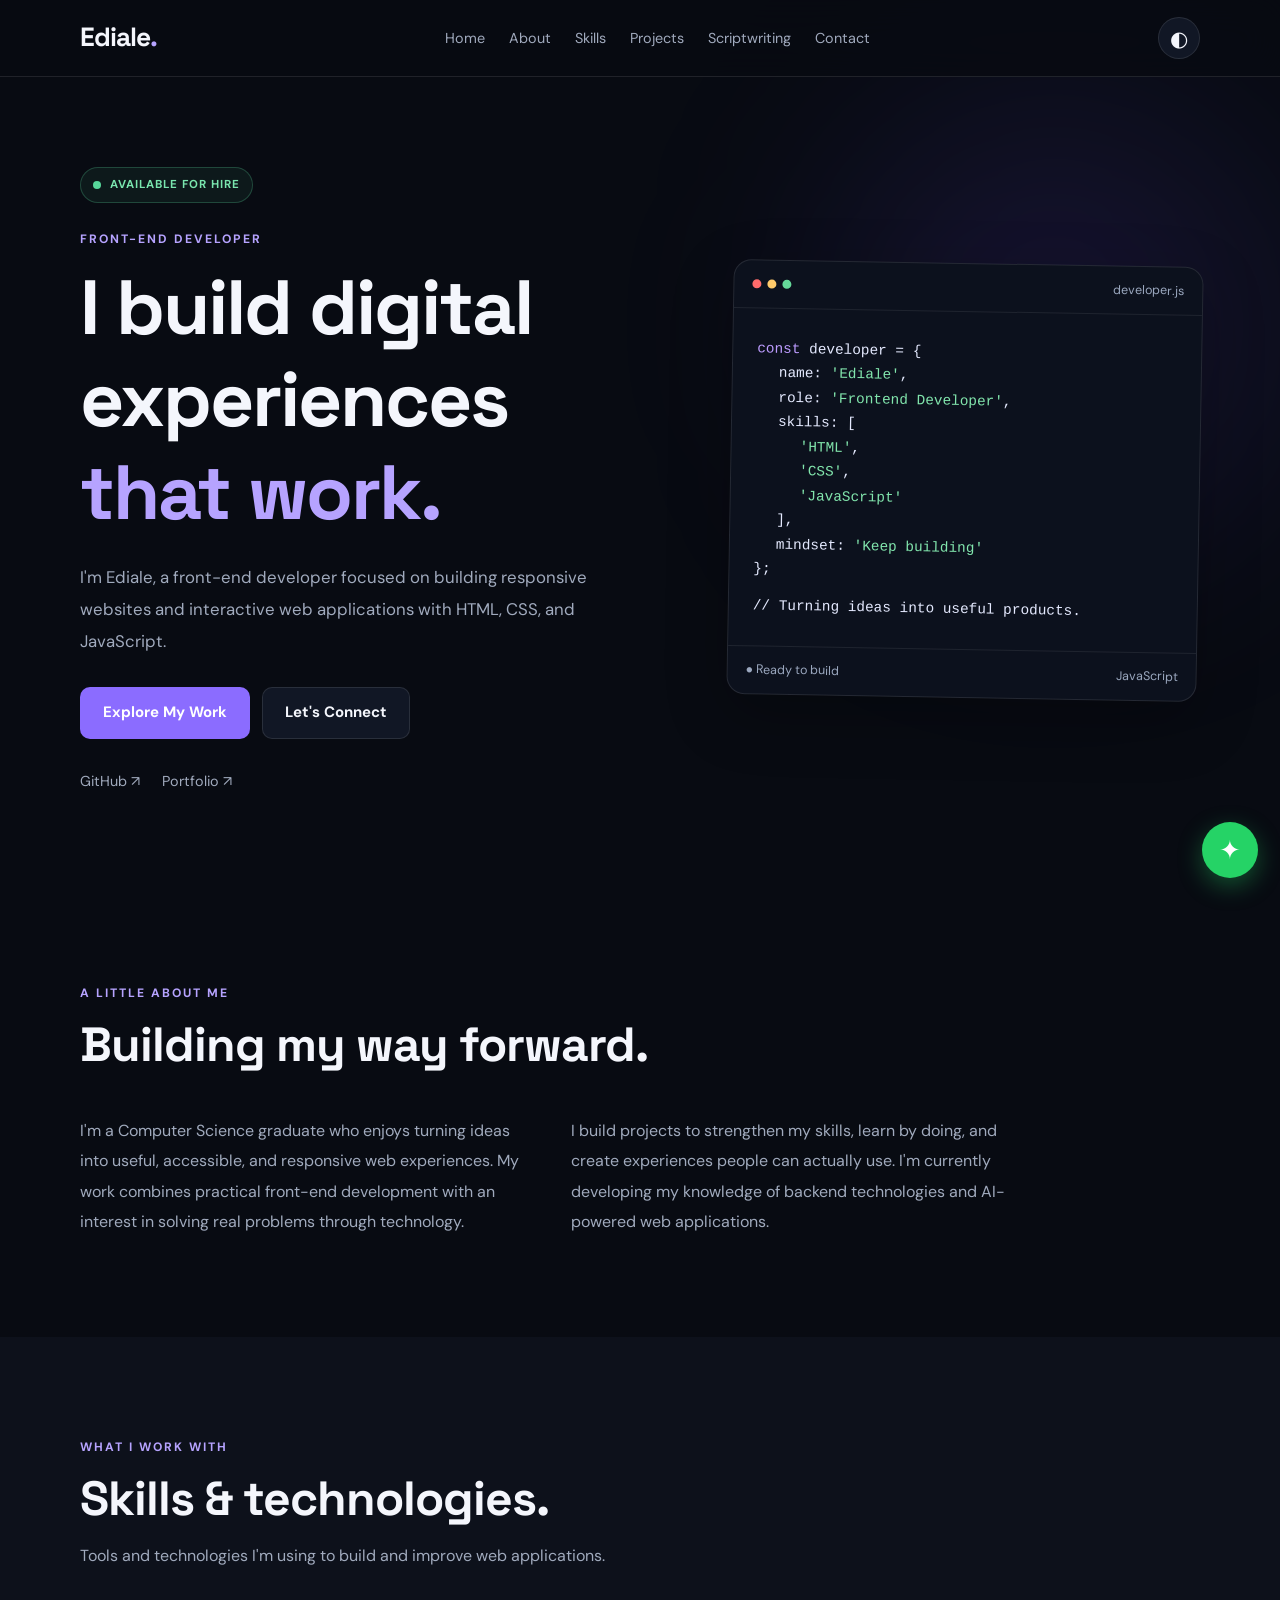
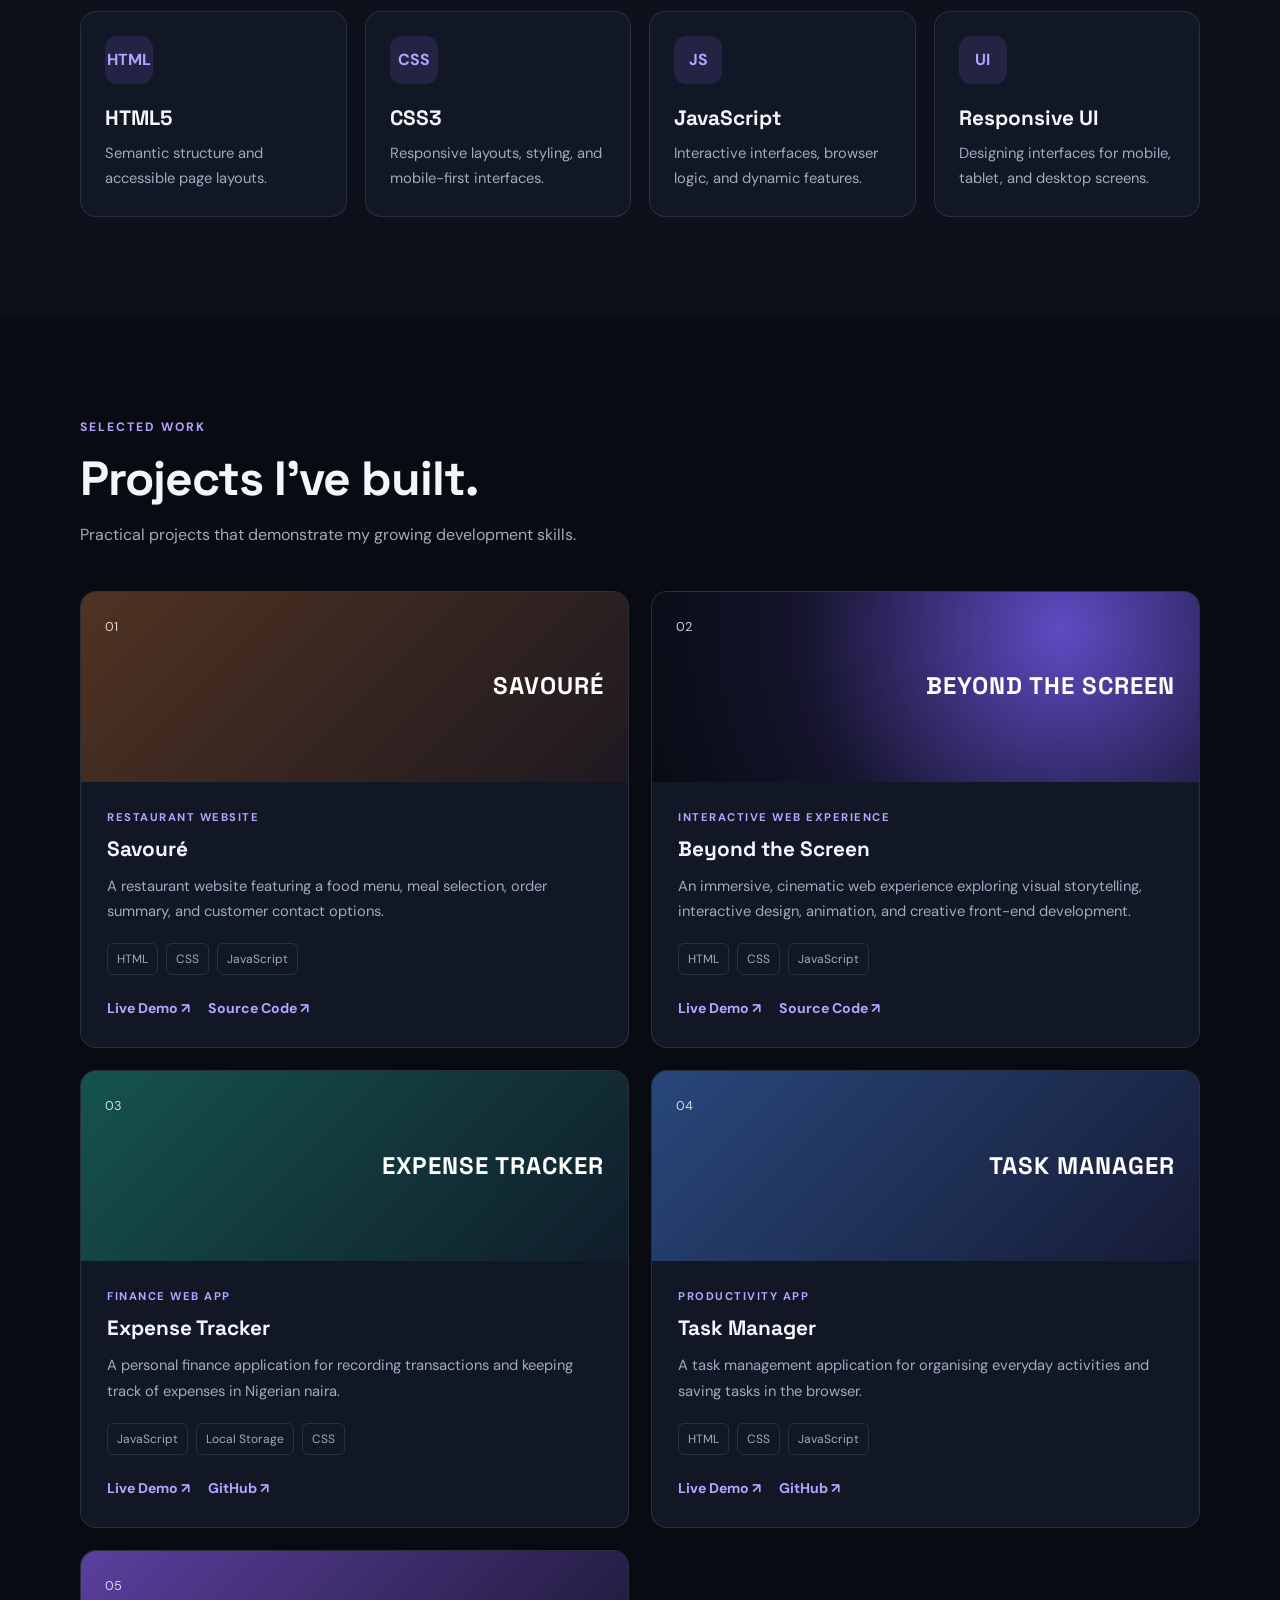
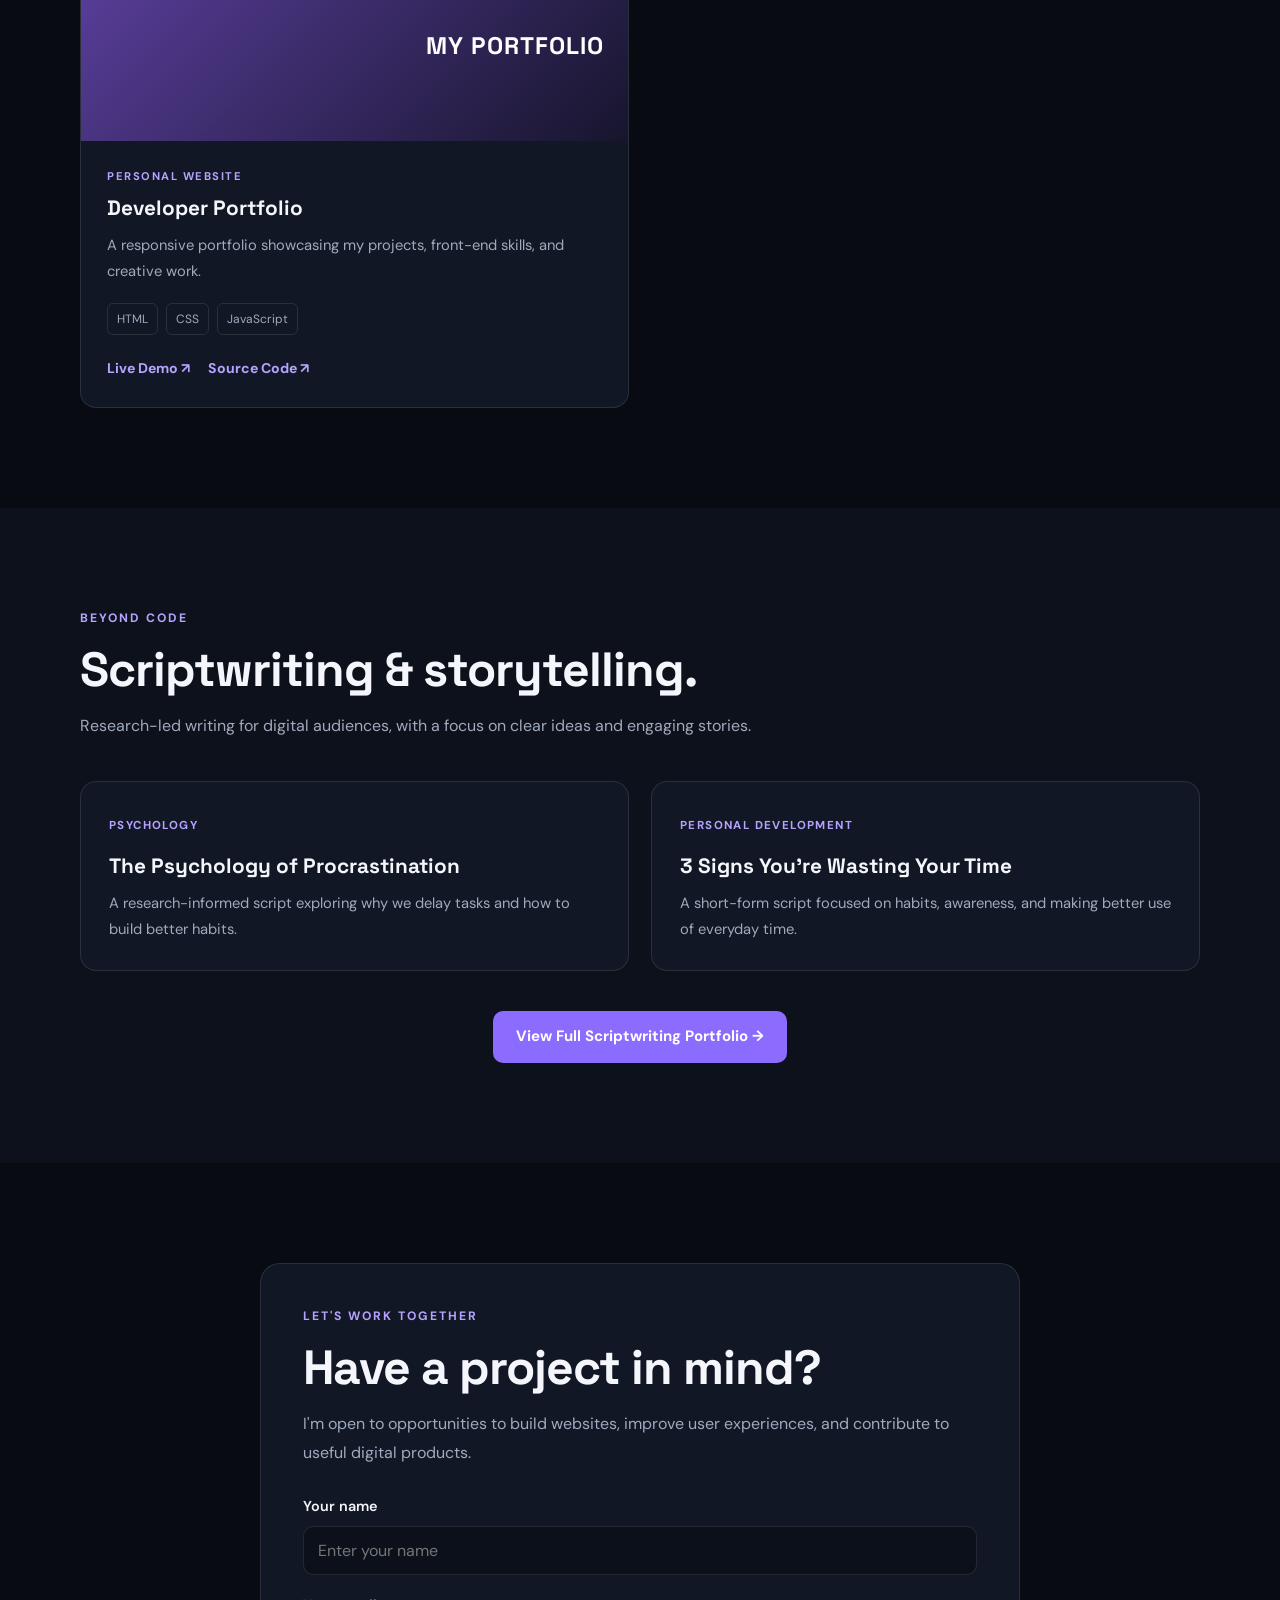
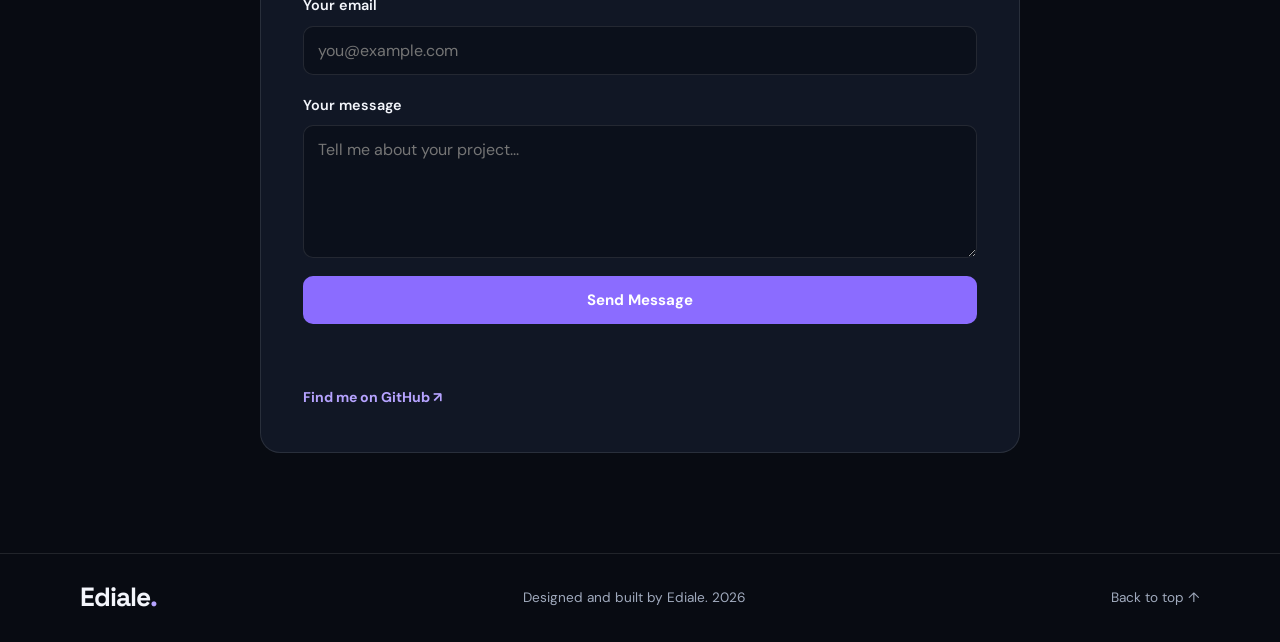
==== commit 531c81e6: "Update index.html" ====
--- a/index.html
+++ b/index.html
@@ -31,7 +31,7 @@
         <a href="#about">About</a>
         <a href="#skills">Skills</a>
         <a href="#projects">Projects</a>
-        <a href="#writing">Scriptwriting</a>
+        <a href="scriptwriting.html">Scriptwriting</a>
         <a href="#contact">Contact</a>
       </div>
 
@@ -245,7 +245,7 @@
       </div>
     </section>
 
-    <!-- SCRIPTWRITING -->
+    <!-- SCRIPTWRITING TEASER -->
     <section class="section section-alt" id="writing">
       <div class="container">
         <div class="section-heading">
@@ -266,6 +266,12 @@
             <h3>3 Signs You're Wasting Your Time</h3>
             <p>A short-form script focused on habits, awareness, and making better use of everyday time.</p>
           </article>
+        </div>
+
+        <div style="margin-top: 2.5rem; text-align: center;">
+          <a href="scriptwriting.html" class="button button-primary">
+            View Full Scriptwriting Portfolio →
+          </a>
         </div>
       </div>
     </section>
--- a/style.css
+++ b/style.css
@@ -1,9 +1,3 @@
-/* =========================================
-   EDIALE PORTFOLIO — COMPLETE STYLESHEET
-   ========================================= */
-
-/* 1. RESET AND VARIABLES */
-
 :root {
   --bg: #080b12;
   --bg-alt: #0d111b;
@@ -13,9 +7,9 @@
   --muted: #a0aabd;
   --accent: #8b6cff;
   --accent-light: #b6a3ff;
-  --border: rgba(255, 255, 255, 0.1);
-  --shadow: 0 20px 60px rgba(0, 0, 0, 0.25);
-  --header-bg: rgba(8, 11, 18, 0.9);
+  --border: rgba(255, 255, 255, .1);
+  --shadow: 0 20px 60px rgba(0, 0, 0, .25);
+  --header-bg: rgba(8, 11, 18, .9);
   --input-bg: #0b101b;
 }
 
@@ -29,17 +23,20 @@
   scroll-behavior: smooth;
   scroll-padding-top: 90px;
   width: 100%;
+  max-width: 100%;
+  overflow-x: hidden;
 }
 
 body {
   min-height: 100vh;
   width: 100%;
+  max-width: 100%;
   background: var(--bg);
   color: var(--text);
   font-family: "DM Sans", sans-serif;
   line-height: 1.7;
   overflow-x: hidden;
-  transition: background 0.25s ease, color 0.25s ease;
+  transition: background .25s ease, color .25s ease;
 }
 
 body,
@@ -104,20 +101,21 @@
 .background-glow {
   position: absolute;
   top: 100px;
-  right: -180px;
-  width: 450px;
+  right: 0;
+  width: min(450px, 80vw);
   height: 450px;
   border-radius: 50%;
-  background: rgba(112, 76, 255, 0.12);
+  background: rgba(112, 76, 255, .12);
   filter: blur(110px);
   pointer-events: none;
   z-index: -1;
+  overflow: hidden;
 }
 
 .eyebrow {
   margin-bottom: 12px;
   color: var(--accent-light);
-  font-size: 0.76rem;
+  font-size: .76rem;
   font-weight: 700;
   letter-spacing: 2px;
   text-transform: uppercase;
@@ -153,8 +151,7 @@
   scroll-margin-top: 85px;
 }
 
-
-/* 2. HEADER AND NAVIGATION */
+/* NAVIGATION */
 
 .site-header {
   position: sticky;
@@ -194,24 +191,28 @@
 
 .nav-links a {
   color: var(--muted);
-  font-size: 0.9rem;
-  transition: color 0.2s ease;
+  font-size: .9rem;
+  transition: color .2s;
 }
 
 .nav-links a:hover {
   color: var(--accent-light);
+}
+
+.theme-toggle,
+.menu-toggle {
+  flex-shrink: 0;
+  border: 1px solid var(--border);
+  background: var(--card);
+  color: var(--text);
+  display: grid;
+  place-items: center;
 }
 
 .theme-toggle {
   width: 42px;
   height: 42px;
-  flex-shrink: 0;
-  display: grid;
-  place-items: center;
-  border: 1px solid var(--border);
   border-radius: 50%;
-  background: var(--card);
-  color: var(--text);
   font-size: 1.3rem;
 }
 
@@ -219,10 +220,7 @@
   display: none;
   width: 42px;
   height: 42px;
-  flex-shrink: 0;
-  border: 1px solid var(--border);
   border-radius: 10px;
-  background: var(--card);
   align-items: center;
   justify-content: center;
   flex-direction: column;
@@ -236,8 +234,7 @@
   background: var(--text);
 }
 
-
-/* 3. BUTTONS */
+/* BUTTONS */
 
 .button {
   min-height: 48px;
@@ -247,13 +244,10 @@
   padding: 12px 22px;
   border: 1px solid transparent;
   border-radius: 10px;
-  font-size: 0.94rem;
+  font-size: .94rem;
   font-weight: 700;
   text-align: center;
-  transition:
-    transform 0.2s ease,
-    background 0.2s ease,
-    border-color 0.2s ease;
+  transition: transform .2s, background .2s, border-color .2s;
 }
 
 .button:hover {
@@ -279,8 +273,7 @@
   border-color: var(--accent);
 }
 
-
-/* 4. HERO SECTION */
+/* HERO */
 
 .hero {
   min-height: 620px;
@@ -291,7 +284,7 @@
 
 .hero-grid {
   display: grid;
-  grid-template-columns: 1.1fr 0.9fr;
+  grid-template-columns: 1.1fr .9fr;
   align-items: center;
   gap: 65px;
 }
@@ -303,11 +296,11 @@
   gap: 9px;
   margin-bottom: 26px;
   padding: 7px 12px;
-  border: 1px solid rgba(87, 214, 154, 0.25);
+  border: 1px solid rgba(87, 214, 154, .25);
   border-radius: 50px;
-  background: rgba(87, 214, 154, 0.07);
+  background: rgba(87, 214, 154, .07);
   color: #79e5ae;
-  font-size: 0.72rem;
+  font-size: .72rem;
   font-weight: 700;
   letter-spacing: 1px;
 }
@@ -338,31 +331,26 @@
   line-height: 1.9;
 }
 
-.hero-actions {
+.hero-actions,
+.hero-socials {
   display: flex;
   flex-wrap: wrap;
   gap: 12px;
 }
 
 .hero-socials {
-  display: flex;
-  flex-wrap: wrap;
   gap: 22px;
   margin-top: 30px;
 }
 
 .hero-socials a {
   color: var(--muted);
-  font-size: 0.9rem;
-  transition: color 0.2s ease;
+  font-size: .9rem;
 }
 
 .hero-socials a:hover {
   color: var(--accent-light);
 }
-
-
-/* 5. CODE WINDOW */
 
 .hero-card {
   width: 100%;
@@ -387,9 +375,9 @@
   justify-content: space-between;
   gap: 12px;
   padding: 0 18px;
-  border-bottom: 1px solid rgba(255, 255, 255, 0.08);
+  border-bottom: 1px solid rgba(255, 255, 255, .08);
   color: #9ba8bf;
-  font-size: 0.78rem;
+  font-size: .78rem;
 }
 
 .window-dots {
@@ -420,22 +408,19 @@
   padding: 28px 24px;
   color: #e5eaff;
   font-family: monospace;
-  font-size: clamp(0.75rem, 1.4vw, 0.94rem);
-  line-height: 2;
-  overflow-wrap: anywhere;
+  font-size: .9rem;
 }
 
 .code-content p {
   color: inherit;
-  font-family: monospace;
 }
 
 .code-indent {
-  padding-left: 24px;
+  padding-left: 22px;
 }
 
 .code-indent-2 {
-  padding-left: 48px;
+  padding-left: 44px;
 }
 
 .code-purple {
@@ -443,72 +428,58 @@
 }
 
 .code-green {
-  color: #8ce6b0;
+  color: #82e6ad;
 }
 
 .code-comment {
-  margin-top: 20px;
-  color: #76849f !important;
+  margin-top: 12px;
+  color: #9aa6bd;
 }
 
 .code-window-footer {
-  border-top: 1px solid rgba(255, 255, 255, 0.08);
+  border-top: 1px solid rgba(255, 255, 255, .08);
   border-bottom: 0;
 }
 
-
-/* 6. SECTION HEADINGS */
+/* ABOUT AND SKILLS */
 
 .section-heading {
-  max-width: 700px;
-  margin-bottom: 45px;
+  max-width: 720px;
+  margin-bottom: 42px;
 }
 
 .section-heading h2 {
-  margin-bottom: 16px;
-}
-
-.section-heading > p:last-child {
-  max-width: 600px;
-  font-size: 1rem;
-  line-height: 1.8;
-}
-
-
-/* 7. ABOUT */
+  margin-bottom: 14px;
+}
 
 .about-content {
-  max-width: 850px;
   display: grid;
   grid-template-columns: 1fr 1fr;
-  gap: 30px;
+  gap: 32px;
+  max-width: 950px;
 }
 
 .about-content p {
-  font-size: 1.02rem;
-  line-height: 1.95;
-}
-
-
-/* 8. SKILLS */
+  line-height: 1.9;
+}
 
 .skills-grid {
   display: grid;
-  grid-template-columns: repeat(3, minmax(0, 1fr));
+  grid-template-columns: repeat(4, minmax(0, 1fr));
   gap: 18px;
 }
 
-.skill-card {
-  padding: 26px;
+.skill-card,
+.project-card,
+.writing-card {
   border: 1px solid var(--border);
   border-radius: 16px;
   background: var(--card);
-  transition: transform 0.2s ease, border-color 0.2s ease;
-}
-
-.skill-card:hover {
-  transform: translateY(-4px);
-  border-color: var(--accent);
+  overflow: hidden;
+}
+
+.skill-card {
+  padding: 24px;
 }
 
 .skill-icon {
@@ -516,109 +487,84 @@
   height: 48px;
   display: grid;
   place-items: center;
-  margin-bottom: 20px;
-  border: 1px solid rgba(139, 108, 255, 0.3);
+  margin-bottom: 22px;
   border-radius: 12px;
-  background: rgba(139, 108, 255, 0.12);
+  background: rgba(139, 108, 255, .14);
   color: var(--accent-light);
-  font-family: monospace;
-  font-size: 0.9rem;
   font-weight: 700;
 }
 
 .skill-card h3 {
   margin-bottom: 10px;
-  font-size: 1.1rem;
-}
-
-.skill-card p {
-  font-size: 0.92rem;
-  line-height: 1.8;
-}
-
-
-/* 9. PROJECTS */
+}
+
+.skill-card p,
+.project-body > p:not(.project-category),
+.writing-card p {
+  font-size: .92rem;
+  line-height: 1.75;
+}
+
+/* PROJECTS */
 
 .projects-grid {
   display: grid;
   grid-template-columns: repeat(2, minmax(0, 1fr));
-  gap: 24px;
+  gap: 22px;
 }
 
 .project-card {
-  overflow: hidden;
-  border: 1px solid var(--border);
-  border-radius: 18px;
-  background: var(--card);
-  transition: transform 0.2s ease, border-color 0.2s ease;
+  transition: transform .2s, border-color .2s;
 }
 
 .project-card:hover {
   transform: translateY(-4px);
-  border-color: rgba(139, 108, 255, 0.6);
+  border-color: rgba(139, 108, 255, .5);
 }
 
 .project-visual {
-  min-height: 180px;
-  position: relative;
+  min-height: 190px;
   display: flex;
   align-items: center;
-  justify-content: center;
-  overflow: hidden;
-  background: #161d30;
-}
-
-.project-visual::before,
-.project-visual::after {
-  content: "";
-  position: absolute;
-  border: 1px solid rgba(255, 255, 255, 0.12);
-  border-radius: 50%;
-}
-
-.project-visual::before {
-  width: 200px;
-  height: 200px;
-}
-
-.project-visual::after {
-  width: 300px;
-  height: 300px;
+  justify-content: space-between;
+  gap: 12px;
+  padding: 24px;
+  color: #fff;
+  background: linear-gradient(135deg, #33225d, #171c38);
 }
 
 .project-restaurant {
-  background: linear-gradient(135deg, #33271f, #111827);
+  background: linear-gradient(135deg, #503322, #1e1920);
+}
+
+.project-beyond {
+  background: radial-gradient(circle at 75% 20%, #5e4cc4, #15142c 60%, #090b14);
 }
 
 .project-expense {
-  background: linear-gradient(135deg, #163b39, #111827);
+  background: linear-gradient(135deg, #15534d, #101d2a);
 }
 
 .project-task {
-  background: linear-gradient(135deg, #30244e, #111827);
+  background: linear-gradient(135deg, #28477b, #161b35);
 }
 
 .project-portfolio {
-  background: linear-gradient(135deg, #252f49, #111827);
+  background: linear-gradient(135deg, #5b3f9e, #17152d);
 }
 
 .project-number {
-  position: absolute;
-  top: 16px;
-  left: 18px;
-  color: rgba(255, 255, 255, 0.7);
-  font-size: 0.78rem;
+  align-self: flex-start;
+  font-size: .8rem;
+  opacity: .8;
 }
 
 .project-visual-label {
-  position: relative;
-  z-index: 1;
-  color: #fff;
   font-family: "Space Grotesk", sans-serif;
-  font-size: clamp(1.2rem, 3vw, 2rem);
+  font-size: clamp(1.1rem, 2vw, 1.5rem);
   font-weight: 700;
-  letter-spacing: 3px;
-  text-align: center;
+  letter-spacing: 1px;
+  text-align: right;
 }
 
 .project-body {
@@ -628,7 +574,7 @@
 .project-category {
   margin-bottom: 10px;
   color: var(--accent-light);
-  font-size: 0.7rem;
+  font-size: .7rem;
   font-weight: 700;
   letter-spacing: 1.5px;
 }
@@ -638,44 +584,43 @@
 }
 
 .project-body > p:not(.project-category) {
-  margin-bottom: 20px;
-  font-size: 0.94rem;
-  line-height: 1.85;
+  margin-bottom: 18px;
 }
 
 .project-tags {
   display: flex;
   flex-wrap: wrap;
   gap: 8px;
-  margin-bottom: 24px;
+  margin-bottom: 22px;
 }
 
 .project-tags span {
-  padding: 5px 10px;
+  padding: 5px 9px;
   border: 1px solid var(--border);
   border-radius: 6px;
   color: var(--muted);
-  font-size: 0.75rem;
+  font-size: .75rem;
 }
 
 .project-links {
   display: flex;
   flex-wrap: wrap;
-  gap: 20px;
-}
-
-.project-links a {
+  gap: 18px;
+}
+
+.project-links a,
+.github-contact {
   color: var(--accent-light);
-  font-size: 0.88rem;
+  font-size: .88rem;
   font-weight: 700;
 }
 
-.project-links a:hover {
-  color: var(--text);
-}
-
-
-/* 10. SCRIPTWRITING */
+.project-links a:hover,
+.github-contact:hover {
+  text-decoration: underline;
+}
+
+/* WRITING AND CONTACT */
 
 .writing-grid {
   display: grid;
@@ -684,56 +629,39 @@
 }
 
 .writing-card {
-  padding: 30px;
-  border: 1px solid var(--border);
-  border-radius: 16px;
-  background: var(--card);
+  padding: 28px;
 }
 
 .writing-label {
   display: inline-block;
   margin-bottom: 18px;
   color: var(--accent-light);
-  font-size: 0.72rem;
+  font-size: .72rem;
   font-weight: 700;
-  letter-spacing: 1.5px;
+  letter-spacing: 1.4px;
 }
 
 .writing-card h3 {
-  margin-bottom: 15px;
-  font-size: 1.35rem;
-}
-
-.writing-card p {
-  font-size: 0.95rem;
-  line-height: 1.9;
-}
-
-
-/* 11. CONTACT */
+  margin-bottom: 12px;
+}
 
 .contact-panel {
   max-width: 760px;
-  margin-inline: auto;
-  padding: clamp(24px, 5vw, 50px);
+  margin: auto;
+  padding: 42px;
   border: 1px solid var(--border);
-  border-radius: 22px;
+  border-radius: 20px;
   background: var(--card);
-  box-shadow: var(--shadow);
-}
-
-.contact-panel > h2 {
-  margin-bottom: 16px;
 }
 
 .contact-panel > p:not(.eyebrow) {
-  margin-bottom: 30px;
-  line-height: 1.9;
-}
-
-#contact-form {
+  margin: 14px 0 26px;
+  line-height: 1.8;
+}
+
+.contact-panel form {
   display: grid;
-  gap: 20px;
+  gap: 18px;
 }
 
 .form-row {
@@ -742,15 +670,15 @@
 }
 
 .form-row label {
-  font-size: 0.9rem;
+  font-size: .9rem;
   font-weight: 600;
 }
 
 .form-row input,
 .form-row textarea {
   width: 100%;
-  min-height: 48px;
-  padding: 13px 15px;
+  min-width: 0;
+  padding: 13px 14px;
   border: 1px solid var(--border);
   border-radius: 10px;
   background: var(--input-bg);
@@ -758,39 +686,22 @@
 }
 
 .form-row textarea {
-  min-height: 140px;
   resize: vertical;
 }
 
-.form-row input::placeholder,
-.form-row textarea::placeholder {
-  color: #78849a;
-}
-
-#contact-submit {
-  justify-self: start;
-}
-
 .form-status {
-  min-height: 24px;
-  font-size: 0.9rem;
+  min-height: 1.5em;
+  font-size: .9rem;
 }
 
 .github-contact {
   display: inline-block;
   margin-top: 22px;
-  color: var(--accent-light);
-  font-weight: 700;
-  font-size: 0.9rem;
-}
-
-
-/* 12. FOOTER */
+}
 
 .site-footer {
   padding: 28px 0;
   border-top: 1px solid var(--border);
-  background: var(--bg-alt);
 }
 
 .footer-content {
@@ -802,306 +713,11 @@
 
 .footer-content p,
 .footer-content > a:last-child {
-  font-size: 0.85rem;
-}
-
-.footer-content > a:last-child {
+  font-size: .85rem;
   color: var(--muted);
 }
 
-.footer-content > a:last-child:hover {
-  color: var(--accent-light);
-}
-
-
-/* 13. EDIALE AI CHAT WIDGET */
-
-/*
-  IMPORTANT:
-  Keep #ediale-ai-widget as a direct child of <body> in index.html.
-  This allows the floating button to stay fixed to the viewport.
-*/
-
-#ediale-ai-widget {
-  position: fixed !important;
-  right: 16px !important;
-  bottom: 16px !important;
-  left: auto !important;
-  top: auto !important;
-  width: auto !important;
-  height: auto !important;
-  margin: 0 !important;
-  padding: 0 !important;
-  overflow: visible !important;
-  transform: none !important;
-  z-index: 2147483000 !important;
-  font-family: "DM Sans", sans-serif;
-  pointer-events: none !important;
-}
-
-#ediale-ai-widget *,
-#ediale-ai-widget *::before,
-#ediale-ai-widget *::after {
-  box-sizing: border-box;
-}
-
-/* Floating assistant button */
-
-#ediale-chat-button {
-  position: relative !important;
-  display: inline-flex !important;
-  align-items: center !important;
-  justify-content: center !important;
-  gap: 9px !important;
-  width: auto !important;
-  min-width: 0 !important;
-  max-width: calc(100vw - 32px) !important;
-  min-height: 52px !important;
-  height: auto !important;
-  margin: 0 !important;
-  padding: 14px 19px !important;
-  border: 1px solid rgba(255, 255, 255, 0.22) !important;
-  border-radius: 999px !important;
-  background: linear-gradient(135deg, #8b6cff, #6745e8) !important;
-  color: #fff !important;
-  box-shadow: 0 8px 30px rgba(91, 63, 219, 0.4) !important;
-  font-family: "DM Sans", sans-serif !important;
-  font-size: 14px !important;
-  font-weight: 700 !important;
-  line-height: 1.2 !important;
-  text-align: center !important;
-  white-space: nowrap !important;
-  visibility: visible !important;
-  opacity: 1 !important;
-  cursor: pointer !important;
-  pointer-events: auto !important;
-  transition: transform 0.2s ease, box-shadow 0.2s ease !important;
-}
-
-#ediale-chat-button:hover {
-  transform: translateY(-3px) !important;
-  box-shadow: 0 12px 35px rgba(91, 63, 219, 0.5) !important;
-}
-
-.chat-button-icon {
-  font-size: 18px;
-  line-height: 1;
-}
-
-/* Chat window opens above the floating button */
-
-#ediale-chat-box {
-  position: absolute !important;
-  right: 0 !important;
-  bottom: calc(100% + 12px) !important;
-  left: auto !important;
-  top: auto !important;
-  display: none !important;
-  flex-direction: column !important;
-  width: min(370px, calc(100vw - 32px)) !important;
-  height: min(520px, 70dvh) !important;
-  min-height: 280px !important;
-  max-height: 70dvh !important;
-  margin: 0 !important;
-  padding: 0 !important;
-  overflow: hidden !important;
-  border: 1px solid var(--border) !important;
-  border-radius: 18px !important;
-  background: var(--card) !important;
-  color: var(--text) !important;
-  box-shadow: 0 20px 70px rgba(0, 0, 0, 0.45) !important;
-  visibility: visible !important;
-  opacity: 1 !important;
-  transform: none !important;
-  pointer-events: auto !important;
-}
-
-#ediale-chat-box.is-open {
-  display: flex !important;
-}
-
-.chat-header {
-  min-height: 76px;
-  display: flex;
-  align-items: center;
-  justify-content: space-between;
-  gap: 12px;
-  padding: 14px 16px;
-  border-bottom: 1px solid var(--border);
-  background: var(--bg-alt);
-}
-
-.chat-header-info {
-  min-width: 0;
-  display: flex;
-  align-items: center;
-  gap: 12px;
-}
-
-.chat-avatar {
-  width: 42px;
-  height: 42px;
-  flex-shrink: 0;
-  display: grid;
-  place-items: center;
-  border-radius: 50%;
-  background: var(--accent);
-  color: #fff;
-  font-size: 1.2rem;
-  font-weight: 700;
-}
-
-.chat-header h2 {
-  margin-bottom: 3px;
-  font-family: "DM Sans", sans-serif;
-  font-size: 1rem;
-  letter-spacing: 0;
-}
-
-.chat-header p {
-  display: flex;
-  align-items: center;
-  gap: 6px;
-  font-size: 0.76rem;
-}
-
-.chat-online-dot {
-  width: 7px;
-  height: 7px;
-}
-
-.chat-close {
-  width: 36px;
-  height: 36px;
-  flex-shrink: 0;
-  display: grid;
-  place-items: center;
-  border: 0;
-  border-radius: 50%;
-  background: transparent;
-  color: var(--text);
-  font-size: 1.7rem;
-  line-height: 1;
-}
-
-.chat-close:hover {
-  background: var(--card-hover);
-}
-
-.chat-messages {
-  flex: 1 1 auto;
-  display: flex;
-  flex-direction: column;
-  align-items: flex-start;
-  gap: 12px;
-  min-height: 0;
-  padding: 18px 14px;
-  overflow-y: auto;
-  overscroll-behavior: contain;
-  scrollbar-width: thin;
-}
-
-.chat-message {
-  max-width: 90%;
-  padding: 11px 13px;
-  border-radius: 13px;
-  font-size: 0.88rem;
-  line-height: 1.65;
-  overflow-wrap: anywhere;
-  white-space: pre-wrap;
-}
-
-.bot-message,
-.chat-message.assistant {
-  align-self: flex-start;
-  border: 1px solid var(--border);
-  border-bottom-left-radius: 4px;
-  background: var(--bg-alt);
-  color: var(--text);
-}
-
-.user-message,
-.chat-message.user {
-  align-self: flex-end;
-  border-bottom-right-radius: 4px;
-  background: var(--accent);
-  color: #fff;
-}
-
-.chat-suggestions {
-  display: flex;
-  flex-wrap: wrap;
-  gap: 8px;
-  padding: 0 14px 12px;
-}
-
-.chat-suggestions button {
-  padding: 7px 10px;
-  border: 1px solid var(--border);
-  border-radius: 20px;
-  background: transparent;
-  color: var(--accent-light);
-  font-size: 0.76rem;
-}
-
-.chat-suggestions button:hover {
-  background: rgba(139, 108, 255, 0.12);
-}
-
-.chat-input-form {
-  display: flex;
-  align-items: center;
-  gap: 8px;
-  padding: 12px;
-  border-top: 1px solid var(--border);
-  background: var(--card);
-}
-
-#ediale-chat-input {
-  width: 100%;
-  min-width: 0;
-  height: 44px;
-  padding: 0 13px;
-  border: 1px solid var(--border);
-  border-radius: 10px;
-  background: var(--input-bg);
-  color: var(--text);
-  font-family: "DM Sans", sans-serif;
-  font-size: 0.88rem;
-}
-
-#ediale-chat-input::placeholder {
-  color: var(--muted);
-}
-
-#ediale-chat-send {
-  width: 44px;
-  height: 44px;
-  flex-shrink: 0;
-  display: grid;
-  place-items: center;
-  border: 0;
-  border-radius: 10px;
-  background: var(--accent);
-  color: #fff;
-  font-size: 1.4rem;
-  font-weight: 700;
-}
-
-#ediale-chat-send:disabled {
-  cursor: not-allowed;
-  opacity: 0.55;
-}
-
-.chat-footer-note {
-  padding: 0 12px 10px;
-  background: var(--card);
-  font-size: 0.68rem;
-  text-align: center;
-}
-
-
-/* 14. LIGHT THEME */
+/* LIGHT THEME */
 
 body.light-theme {
   --bg: #f6f7fb;
@@ -1112,9 +728,9 @@
   --muted: #626b7e;
   --accent: #6946e8;
   --accent-light: #6544d9;
-  --border: rgba(24, 31, 50, 0.13);
-  --shadow: 0 20px 60px rgba(24, 31, 50, 0.1);
-  --header-bg: rgba(246, 247, 251, 0.92);
+  --border: rgba(24, 31, 50, .13);
+  --shadow: 0 20px 60px rgba(24, 31, 50, .1);
+  --header-bg: rgba(246, 247, 251, .92);
 }
 
 body.light-theme .code-window {
@@ -1137,8 +753,7 @@
   color: #fff;
 }
 
-
-/* 15. TABLET LAYOUT */
+/* TABLETS */
 
 @media (max-width: 900px) {
   .navbar {
@@ -1150,11 +765,11 @@
   }
 
   .nav-links a {
-    font-size: 0.82rem;
+    font-size: .82rem;
   }
 
   .hero-grid {
-    grid-template-columns: 1fr 0.85fr;
+    grid-template-columns: 1fr .85fr;
     gap: 30px;
   }
 
@@ -1171,8 +786,7 @@
   }
 }
 
-
-/* 16. MOBILE LAYOUT */
+/* MOBILE */
 
 @media (max-width: 680px) {
   .container {
@@ -1224,7 +838,7 @@
   .nav-links a {
     padding: 12px 4px;
     border-bottom: 1px solid var(--border);
-    font-size: 0.95rem;
+    font-size: .95rem;
   }
 
   .nav-links a:last-child {
@@ -1237,7 +851,7 @@
   }
 
   .hero-grid {
-    grid-template-columns: 1fr;
+    grid-template-columns: minmax(0, 1fr);
     gap: 48px;
   }
 
@@ -1247,7 +861,7 @@
   }
 
   .hero-description {
-    font-size: 0.98rem;
+    font-size: .98rem;
   }
 
   .hero-card {
@@ -1260,7 +874,7 @@
 
   .code-content {
     padding: 22px 18px;
-    font-size: 0.8rem;
+    font-size: .8rem;
   }
 
   .about-content {
@@ -1271,7 +885,7 @@
   .skills-grid,
   .projects-grid,
   .writing-grid {
-    grid-template-columns: 1fr;
+    grid-template-columns: minmax(0, 1fr);
   }
 
   .project-visual {
@@ -1291,32 +905,7 @@
     align-items: flex-start;
     gap: 12px;
   }
-
-  /* Floating AI button on mobile */
-
-  #ediale-ai-widget {
-    right: 12px !important;
-    bottom: 12px !important;
-  }
-
-  #ediale-chat-button {
-    min-height: 48px !important;
-    padding: 12px 15px !important;
-    font-size: 13px !important;
-  }
-
-  #ediale-chat-box {
-    width: calc(100vw - 24px) !important;
-    max-width: calc(100vw - 24px) !important;
-    height: min(500px, 70dvh) !important;
-    max-height: 70dvh !important;
-    min-height: 260px !important;
-    border-radius: 16px !important;
-  }
-}
-
-
-/* 17. SMALL PHONES */
+}
 
 @media (max-width: 360px) {
   .container {
@@ -1324,74 +913,320 @@
   }
 
   .hero-actions {
+    align-items: stretch;
     flex-direction: column;
-    align-items: stretch;
   }
 
   .hero-actions .button {
     width: 100%;
   }
-
-  #ediale-ai-widget {
-    right: 10px !important;
-    bottom: 10px !important;
-  }
-
+}
+
+
+
+
+
+/* =========================================================
+   EDIALE AI – same approach as Savouré WhatsApp button
+   ========================================================= */
+html, body {
+  overflow-x: hidden !important;
+  max-width: 100vw !important;
+}
+
+#ediale-ai-widget {
+  position: static !important;
+  width: 0 !important;
+  height: 0 !important;
+  margin: 0 !important;
+  padding: 0 !important;
+  overflow: visible !important;
+  pointer-events: none !important;
+}
+
+/* Match Savouré .whatsapp-float */
+#ediale-chat-button {
+  position: fixed !important;
+  right: 22px !important;
+  bottom: 22px !important;
+  left: auto !important;
+  top: auto !important;
+
+  width: 56px !important;
+  height: 56px !important;
+  min-width: 56px !important;
+  min-height: 56px !important;
+  padding: 0 !important;
+  margin: 0 !important;
+
+  display: flex !important;
+  align-items: center !important;
+  justify-content: center !important;
+
+  border: none !important;
+  border-radius: 50% !important;
+  background: #25d366 !important;
+  color: #fff !important;
+  box-shadow: 0 8px 24px rgba(37, 211, 102, 0.35) !important;
+
+  z-index: 9999 !important;
+  pointer-events: auto !important;
+  visibility: visible !important;
+  opacity: 1 !important;
+  transform: none !important;
+  cursor: pointer !important;
+}
+
+#ediale-chat-button:hover {
+  transform: scale(1.06) !important;
+  box-shadow: 0 10px 28px rgba(37, 211, 102, 0.45) !important;
+}
+
+#ediale-chat-button .chat-button-icon {
+  display: block !important;
+  font-size: 26px !important;
+  line-height: 1 !important;
+  color: #fff !important;
+}
+
+#ediale-chat-button > span:last-child {
+  display: none !important;
+}
+
+#ediale-chat-box {
+  position: fixed !important;
+  right: 16px !important;
+  bottom: 90px !important;
+  left: auto !important;
+  top: auto !important;
+
+  width: min(360px, calc(100vw - 32px)) !important;
+  max-width: calc(100vw - 32px) !important;
+  max-height: calc(100dvh - 120px) !important;
+
+  z-index: 9998 !important;
+  transform: none !important;
+}
+
+@media (max-width: 680px) {
   #ediale-chat-button {
-    padding: 11px 13px !important;
-    font-size: 12px !important;
+    right: 16px !important;
+    bottom: 16px !important;
+    width: 52px !important;
+    height: 52px !important;
+    min-width: 52px !important;
+    min-height: 52px !important;
   }
 
   #ediale-chat-box {
-    width: calc(100vw - 20px) !important;
-    max-width: calc(100vw - 20px) !important;
-  }
-}
-
-
-/* 18. REDUCED MOTION */
-
-@media (prefers-reduced-motion: reduce) {
-  *,
-  *::before,
-  *::after {
-    scroll-behavior: auto !important;
-    animation-duration: 0.01ms !important;
-    animation-iteration-count: 1 !important;
-    transition-duration: 0.01ms !important;
-  }
-}
-
-
-
-
-
-
-
-
-     
-/* Final mobile viewport fix for Ediale AI */
+    right: 12px !important;
+    bottom: 78px !important;
+    width: calc(100vw - 24px) !important;
+  }
+}
+
+
+
+
+
+
+/* Chat panel – hide until opened + full internal layout */
+#ediale-chat-box {
+  position: fixed !important;
+  right: 16px !important;
+  bottom: 90px !important;
+  left: auto !important;
+  top: auto !important;
+
+  display: none !important;
+
+  width: min(360px, calc(100vw - 32px)) !important;
+  max-width: calc(100vw - 32px) !important;
+  max-height: calc(100dvh - 120px) !important;
+  height: min(480px, calc(100dvh - 120px)) !important;
+  min-height: 280px !important;
+
+  overflow: hidden !important;
+  border: 1px solid var(--border) !important;
+  border-radius: 18px !important;
+  background: var(--card) !important;
+  box-shadow: 0 20px 60px rgba(0, 0, 0, 0.45) !important;
+
+  z-index: 9998 !important;
+  transform: none !important;
+  pointer-events: auto !important;
+}
+
+#ediale-chat-box.is-open {
+  display: flex !important;
+  flex-direction: column !important;
+}
+
+.chat-header {
+  display: flex !important;
+  align-items: center !important;
+  justify-content: space-between !important;
+  gap: 12px !important;
+  padding: 14px 16px !important;
+  border-bottom: 1px solid var(--border) !important;
+  background: var(--bg-alt) !important;
+  flex-shrink: 0 !important;
+}
+
+.chat-header-info {
+  display: flex !important;
+  align-items: center !important;
+  gap: 12px !important;
+}
+
+.chat-avatar {
+  width: 40px !important;
+  height: 40px !important;
+  display: grid !important;
+  place-items: center !important;
+  border-radius: 50% !important;
+  background: var(--accent) !important;
+  color: #fff !important;
+  font-weight: 700 !important;
+  font-size: 1rem !important;
+  flex-shrink: 0 !important;
+}
+
+.chat-header h2 {
+  font-size: 1.05rem !important;
+  margin: 0 !important;
+  color: var(--text) !important;
+}
+
+.chat-header p {
+  display: flex !important;
+  align-items: center !important;
+  gap: 6px !important;
+  font-size: 0.75rem !important;
+  margin: 0 !important;
+  color: var(--muted) !important;
+}
+
+.chat-close {
+  width: 36px !important;
+  height: 36px !important;
+  border: 0 !important;
+  border-radius: 9px !important;
+  background: transparent !important;
+  color: var(--text) !important;
+  font-size: 1.6rem !important;
+  line-height: 1 !important;
+  cursor: pointer !important;
+  flex-shrink: 0 !important;
+}
+
+.chat-messages {
+  flex: 1 1 auto !important;
+  display: flex !important;
+  flex-direction: column !important;
+  align-items: flex-start !important;
+  gap: 10px !important;
+  min-height: 0 !important;
+  padding: 16px 14px !important;
+  overflow-y: auto !important;
+}
+
+.chat-message {
+  max-width: 88% !important;
+  padding: 10px 13px !important;
+  border-radius: 14px !important;
+  font-size: 0.88rem !important;
+  line-height: 1.55 !important;
+  overflow-wrap: anywhere !important;
+  white-space: pre-wrap !important;
+}
+
+.bot-message,
+.chat-message.assistant {
+  align-self: flex-start !important;
+  border: 1px solid var(--border) !important;
+  border-bottom-left-radius: 4px !important;
+  background: var(--bg-alt) !important;
+  color: var(--text) !important;
+}
+
+.user-message,
+.chat-message.user {
+  align-self: flex-end !important;
+  border-bottom-right-radius: 4px !important;
+  background: var(--accent) !important;
+  color: #fff !important;
+}
+
+.chat-suggestions {
+  display: flex !important;
+  flex-wrap: wrap !important;
+  gap: 8px !important;
+  padding: 0 14px 10px !important;
+  flex-shrink: 0 !important;
+}
+
+.chat-suggestions button {
+  padding: 6px 12px !important;
+  border: 1px solid var(--border) !important;
+  border-radius: 20px !important;
+  background: transparent !important;
+  color: var(--accent-light) !important;
+  font-size: 0.76rem !important;
+  cursor: pointer !important;
+}
+
+.chat-input-form {
+  display: flex !important;
+  align-items: center !important;
+  gap: 8px !important;
+  padding: 12px !important;
+  border-top: 1px solid var(--border) !important;
+  background: var(--card) !important;
+  flex-shrink: 0 !important;
+}
+
+#ediale-chat-input {
+  width: 100% !important;
+  min-width: 0 !important;
+  height: 42px !important;
+  padding: 0 12px !important;
+  border: 1px solid var(--border) !important;
+  border-radius: 10px !important;
+  background: var(--input-bg) !important;
+  color: var(--text) !important;
+  font-size: 0.88rem !important;
+}
+
+#ediale-chat-send {
+  width: 42px !important;
+  height: 42px !important;
+  flex-shrink: 0 !important;
+  display: grid !important;
+  place-items: center !important;
+  border: 0 !important;
+  border-radius: 10px !important;
+  background: var(--accent) !important;
+  color: #fff !important;
+  font-size: 1.25rem !important;
+  font-weight: 700 !important;
+  cursor: pointer !important;
+}
+
+.chat-footer-note {
+  padding: 0 12px 10px !important;
+  background: var(--card) !important;
+  font-size: 0.68rem !important;
+  text-align: center !important;
+  color: var(--muted) !important;
+  flex-shrink: 0 !important;
+}
+
 @media (max-width: 680px) {
-  #ediale-ai-widget {
-    position: fixed !important;
+  #ediale-chat-box {
     right: 12px !important;
-    bottom: 12px !important;
-    left: auto !important;
-    top: auto !important;
-    width: max-content !important;
-    max-width: calc(100vw - 24px) !important;
-    transform: none !important;
-    z-index: 2147483647 !important;
-  }
-
-  #ediale-chat-button {
-    position: relative !important;
-    max-width: 100% !important;
-  }
-
-  #ediale-chat-box {
-    right: 0 !important;
-    left: auto !important;
-    max-width: calc(100vw - 24px) !important;
-  }
-}
+    bottom: 78px !important;
+    width: calc(100vw - 24px) !important;
+  }
+}
+
